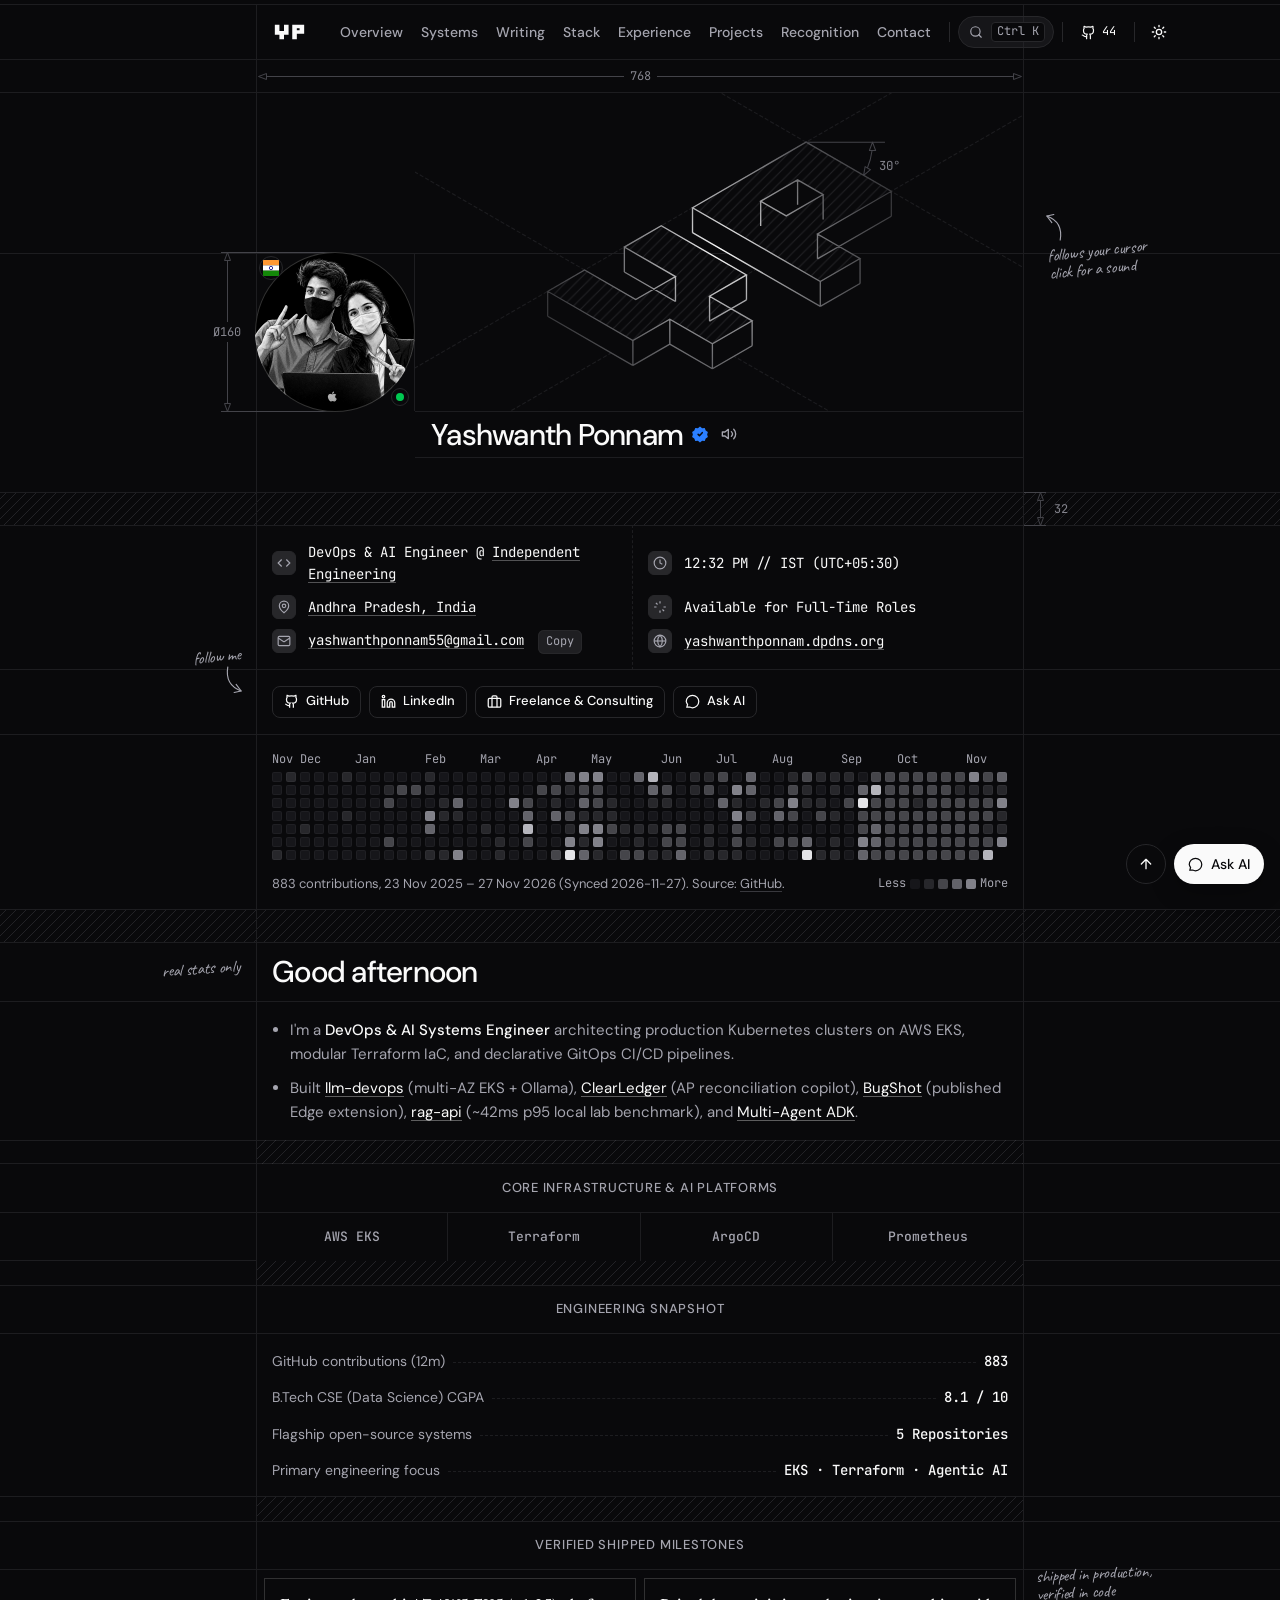
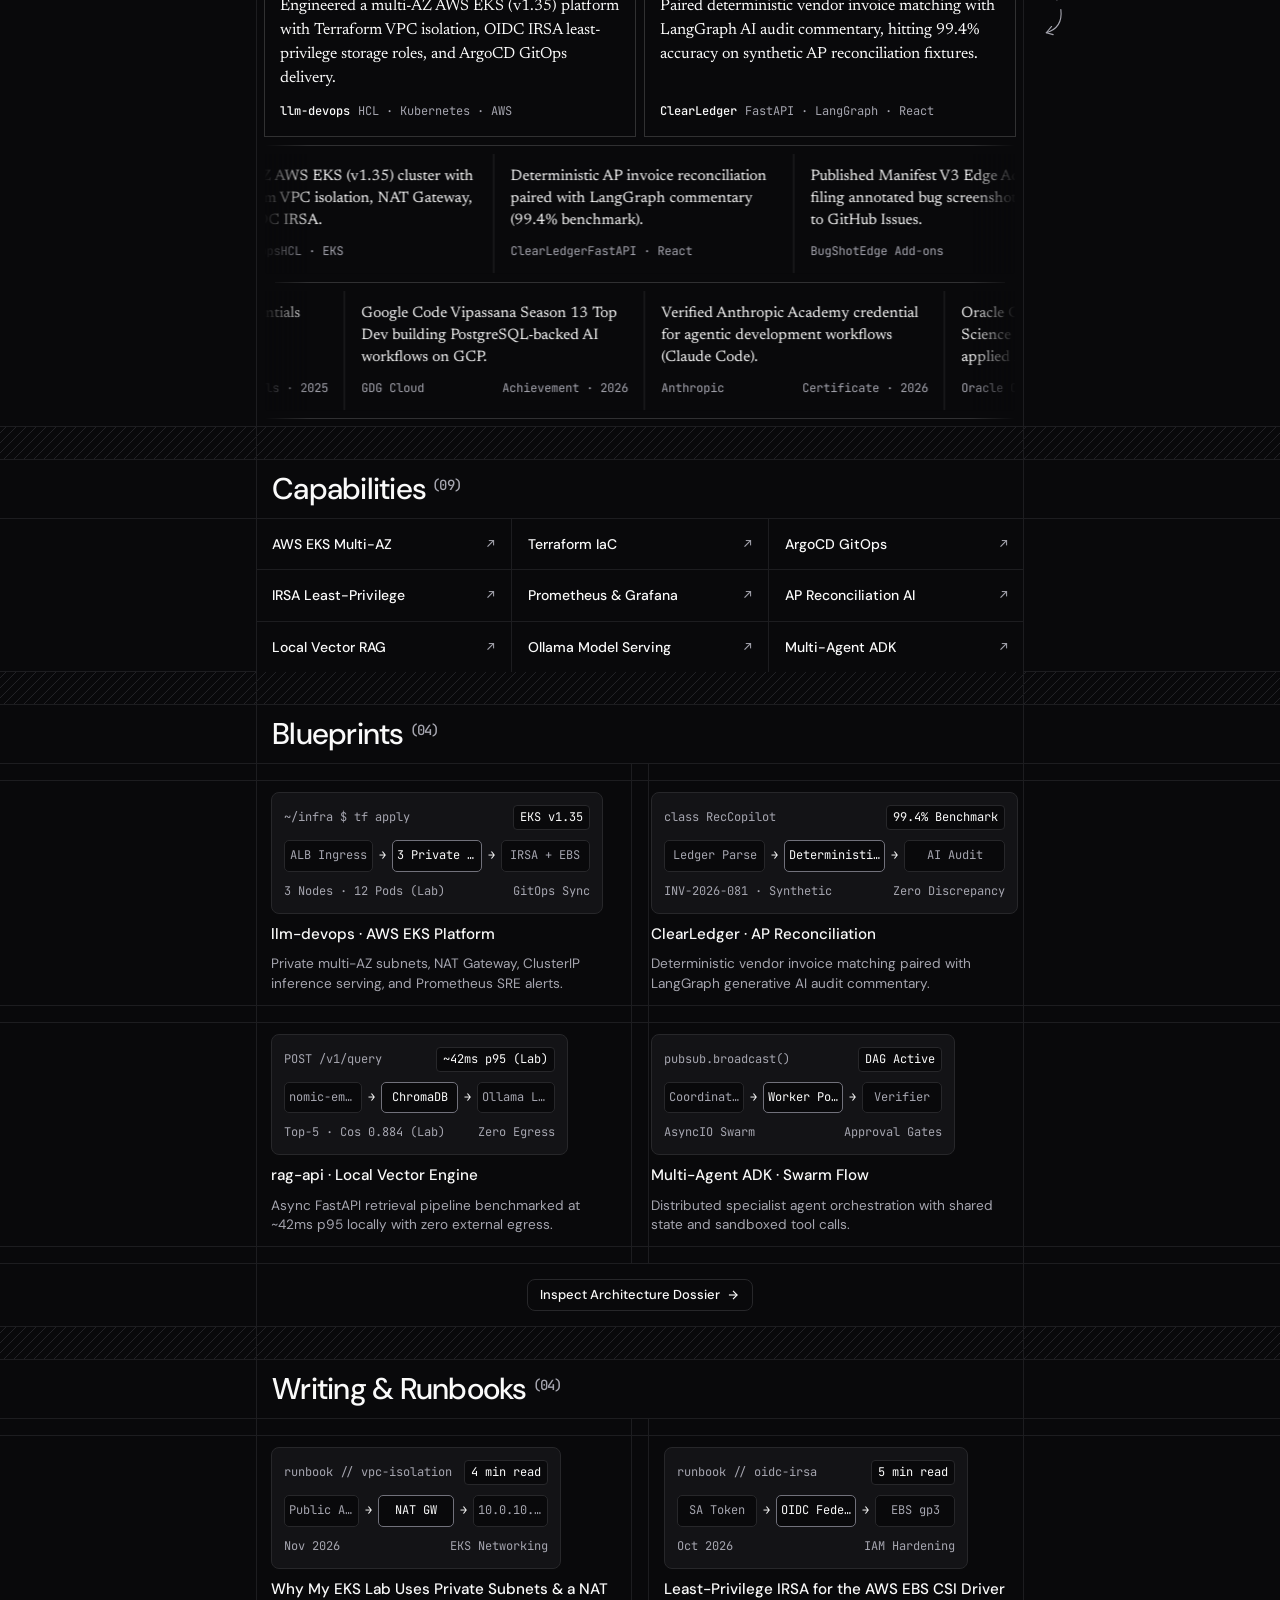
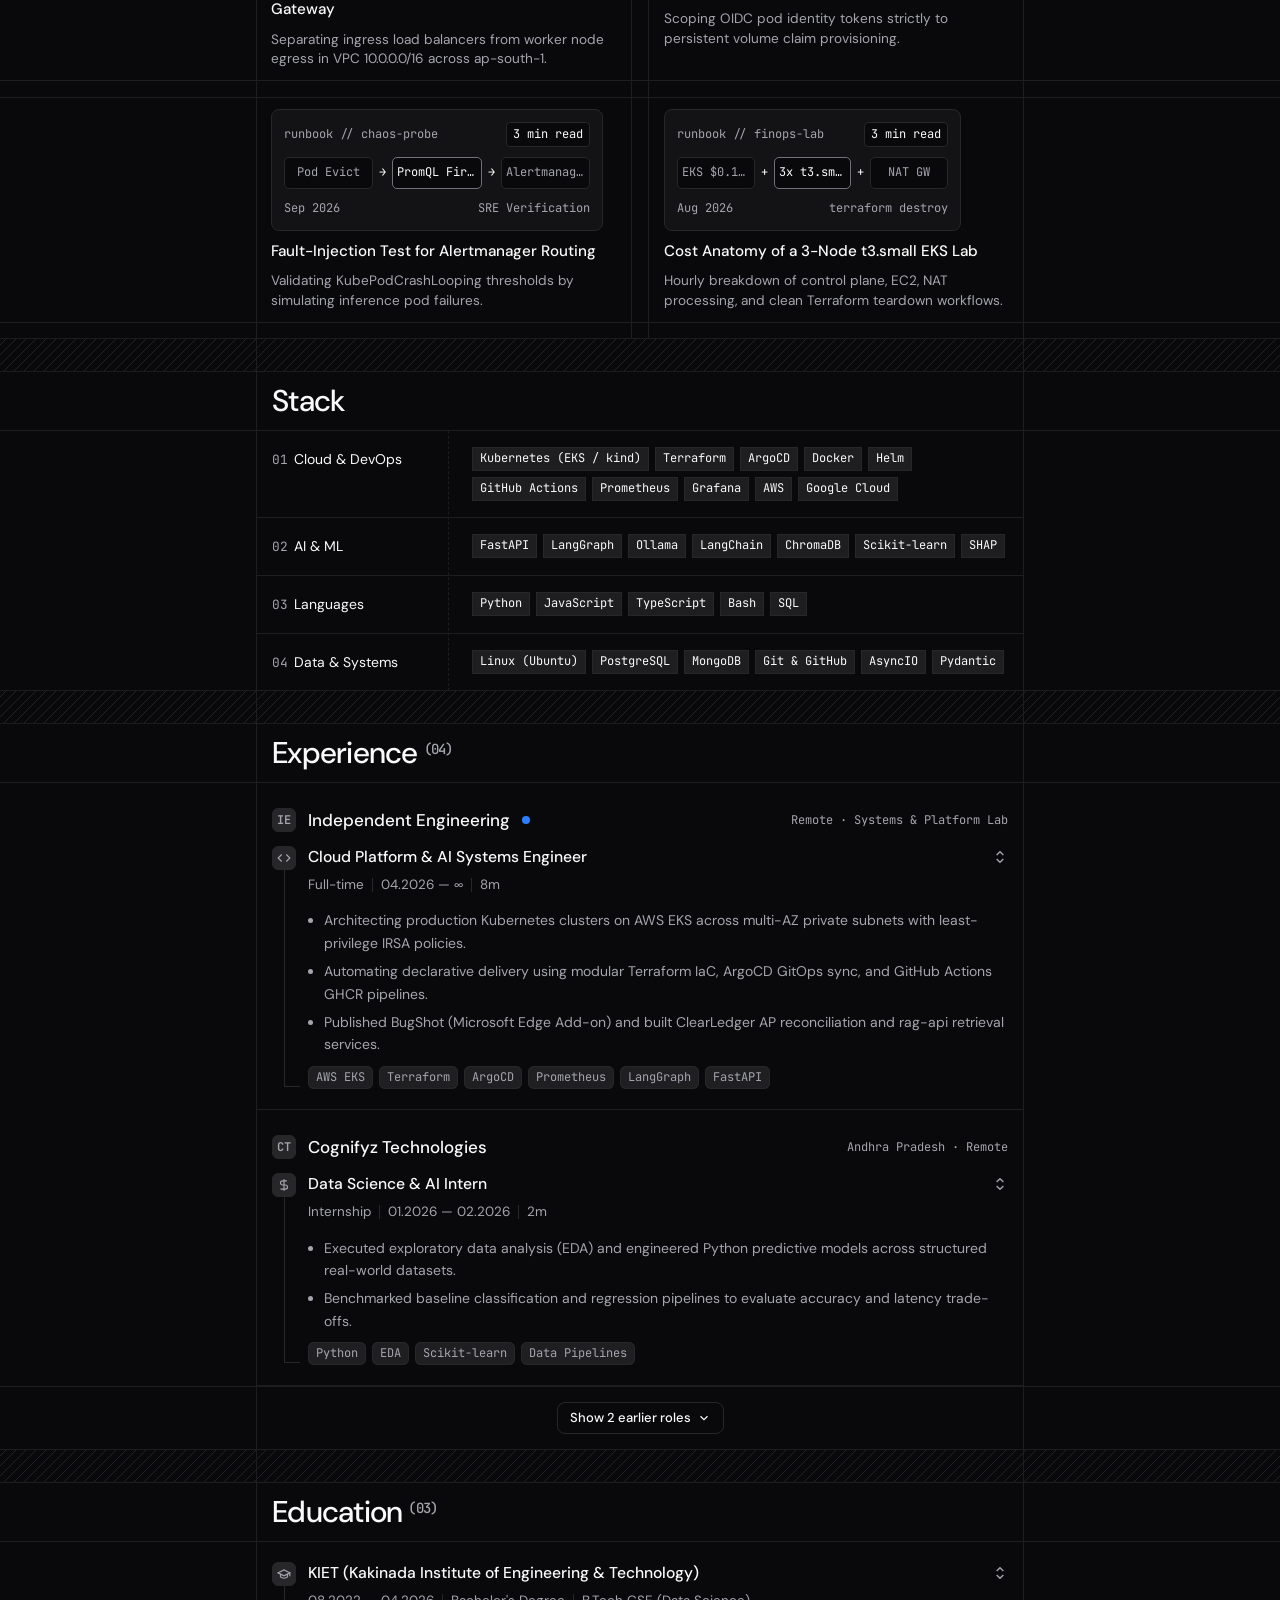
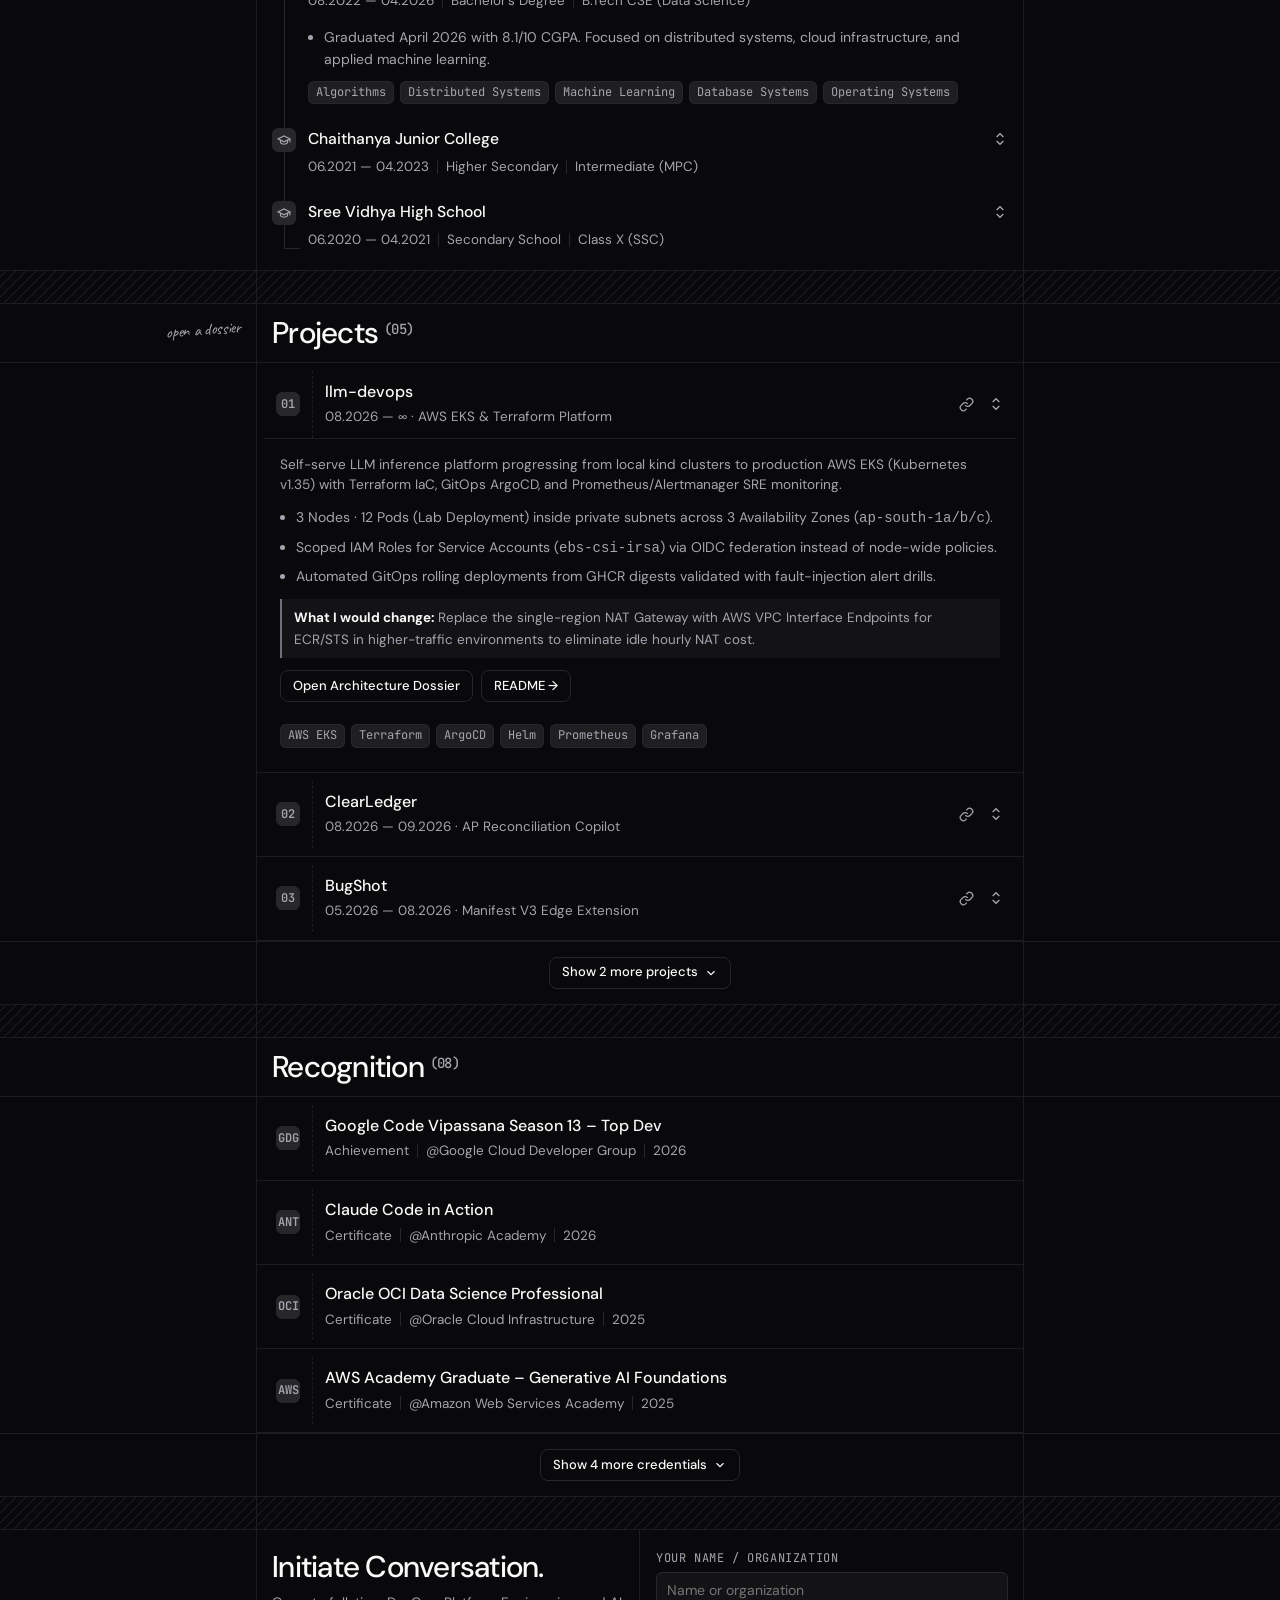
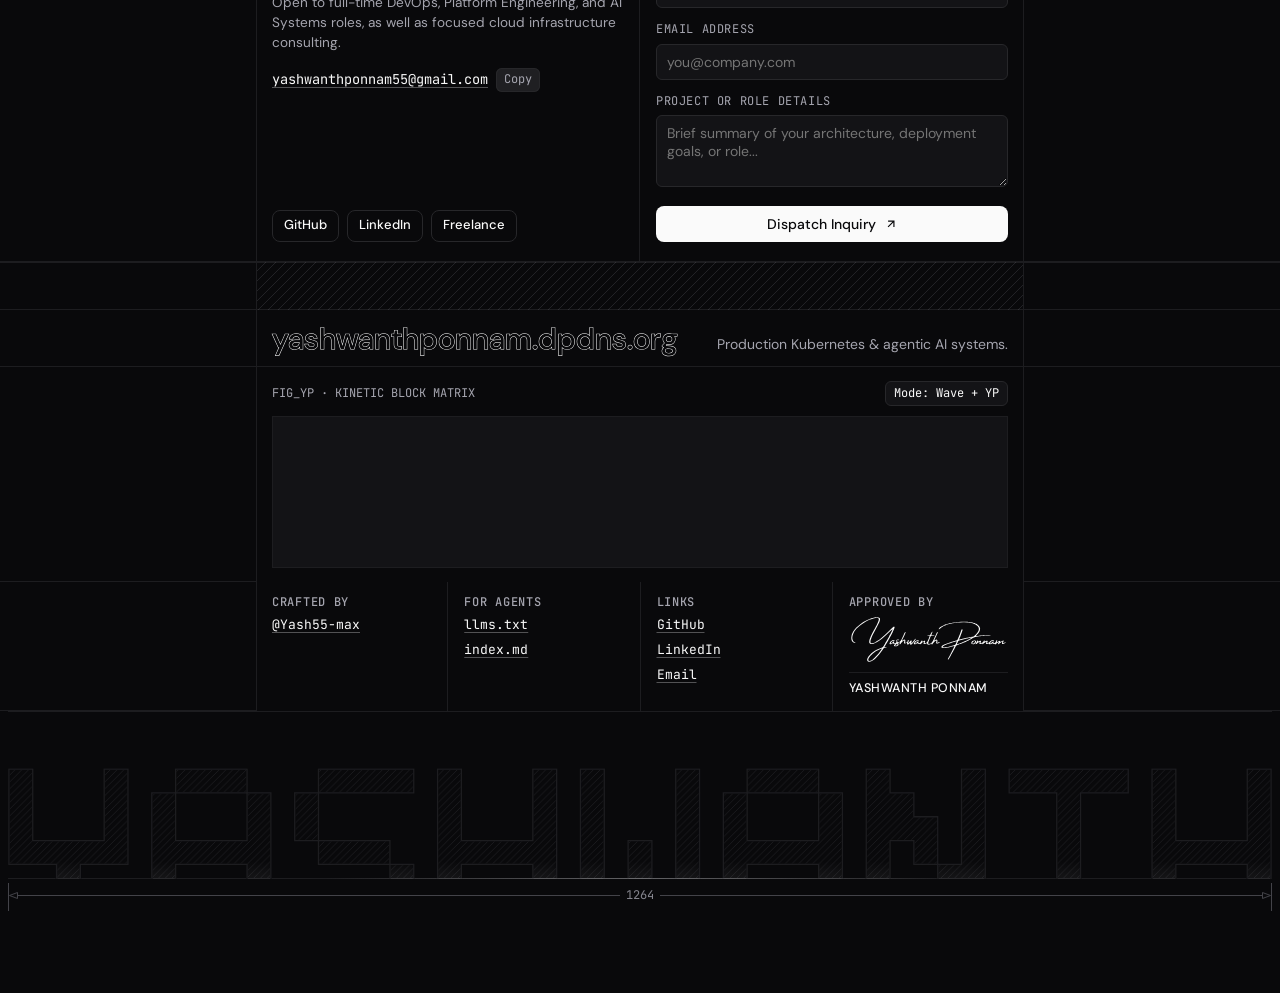
==== index.html @ 84da8a53 "chore: update hero profile image to monochrome portrait" ====
<!DOCTYPE html>
<html lang="en" data-theme="dark">
<head>
  <meta charset="utf-8">
  <meta name="viewport" content="width=device-width, initial-scale=1, viewport-fit=cover">
  <title>Yashwanth Ponnam | DevOps &amp; AI Systems Engineer</title>
  <meta name="description" content="Portfolio of Yashwanth Ponnam, DevOps &amp; AI Systems Engineer specializing in AWS EKS Kubernetes infrastructure, Terraform IaC, automated GitOps CI/CD, and autonomous LLM systems.">
  <meta name="theme-color" content="#09090b">
  <link rel="canonical" href="https://yashwanthponnam.dpdns.org/">
  <link rel="icon" type="image/svg+xml" href="favicon.svg">
  <link rel="alternate icon" href="favicon.ico">
  <link rel="apple-touch-icon" sizes="180x180" href="assets/apple-touch-icon.png">

  <meta name="author" content="Yashwanth Ponnam">
  <meta name="keywords" content="Yashwanth Ponnam, DevOps Engineer, AI Systems Engineer, AWS EKS, Kubernetes, Terraform, ArgoCD, GitOps, FastAPI, LangGraph">

  <!-- Open Graph -->
  <meta property="og:site_name" content="Yashwanth Ponnam Portfolio">
  <meta property="og:title" content="Yashwanth Ponnam | DevOps &amp; AI Systems Engineer">
  <meta property="og:description" content="Production Kubernetes (EKS) infrastructure, automated GitOps pipelines, and autonomous AI systems.">
  <meta property="og:type" content="profile">
  <meta property="profile:first_name" content="Yashwanth">
  <meta property="profile:last_name" content="Ponnam">
  <meta property="profile:username" content="Yash55-max">
  <meta property="og:url" content="https://yashwanthponnam.dpdns.org/">
  <meta property="og:locale" content="en_US">
  <meta property="og:image" content="https://yashwanthponnam.dpdns.org/assets/og-image.jpg">
  <meta property="og:image:secure_url" content="https://yashwanthponnam.dpdns.org/assets/og-image.jpg">
  <meta property="og:image:type" content="image/jpeg">
  <meta property="og:image:width" content="1200">
  <meta property="og:image:height" content="630">
  <meta property="og:image:alt" content="Yashwanth Ponnam - DevOps &amp; AI Systems Engineer">

  <!-- Twitter Card -->
  <meta name="twitter:card" content="summary_large_image">
  <meta name="twitter:title" content="Yashwanth Ponnam | DevOps &amp; AI Systems Engineer">
  <meta name="twitter:description" content="Production Kubernetes (EKS) infrastructure, automated GitOps pipelines, and autonomous AI systems.">
  <meta name="twitter:image" content="https://yashwanthponnam.dpdns.org/assets/og-image.jpg">

  <!-- Schema.org JSON-LD Person -->
  <script type="application/ld+json">
  {
    "@context": "https://schema.org",
    "@type": "Person",
    "name": "Yashwanth Ponnam",
    "jobTitle": "DevOps & AI Systems Engineer",
    "url": "https://yashwanthponnam.dpdns.org/",
    "sameAs": [
      "https://github.com/Yash55-max",
      "https://www.linkedin.com/in/yashwanth-ponnam-a97921256/"
    ],
    "knowsAbout": [
      "Kubernetes",
      "Terraform",
      "AWS EKS",
      "GitOps",
      "ArgoCD",
      "Prometheus",
      "FastAPI",
      "Autonomous Agents",
      "LangGraph"
    ]
  }
  </script>

  <!-- Typography: DM Sans + JetBrains Mono + Newsreader Serif + Caveat Handwritten -->
  <link rel="preconnect" href="https://fonts.googleapis.com">
  <link rel="preconnect" href="https://fonts.gstatic.com" crossorigin>
  <link href="https://fonts.googleapis.com/css2?family=Caveat:wght@500;600&family=DM+Sans:ital,opsz,wght@0,9..40,400..700;1,9..40,400..700&family=JetBrains+Mono:wght@400;500;600&family=Newsreader:ital,opsz,wght@0,6..72,400..500;1,6..72,400&display=swap" rel="stylesheet">

  <script>
    try {
      const savedTheme = localStorage.getItem('theme') || 'dark';
      document.documentElement.setAttribute('data-theme', savedTheme);
      document.documentElement.classList.toggle('dark', savedTheme === 'dark');
    } catch (_) {}
  </script>

  <style>
    /* -------------------------------------------------------------
       CHANHDAI.COM ARCHITECTURE TOKENS (OKLCH LIGHT & DARK)
       ------------------------------------------------------------- */
    :root {
      --background: oklch(1 0 0);
      --foreground: oklch(0.141 0.005 285.823);
      --primary: oklch(0.141 0.005 285.823);
      --primary-foreground: oklch(0.985 0 0);
      --secondary: oklch(0.967 0.001 286.375);
      --secondary-foreground: oklch(0.141 0.005 285.823);
      --muted: oklch(0.967 0.001 286.375);
      --muted-foreground: oklch(0.45 0.016 285.938);
      --card: oklch(1 0 0);
      --card-foreground: oklch(0.141 0.005 285.823);
      --popover: oklch(1 0 0);
      --popover-foreground: oklch(0.141 0.005 285.823);
      --accent: oklch(0.967 0.001 286.375);
      --accent-muted: color-mix(in oklab, var(--accent) 55%, transparent);
      --accent-foreground: oklch(0.21 0.006 285.885);
      --border: oklch(0.90 0.004 286.32);
      --line: color-mix(in oklab, var(--border) 70%, var(--background));
      --ring: oklch(0.705 0.015 286.067);
      --info: oklch(0.623 0.214 259.815);
      --success: oklch(0.62 0.20 149.579);
      --link: oklch(0.488 0.243 264.376);
      --dimension: color-mix(in oklab, oklch(62% 0.015 286) 65%, var(--background));
      --dimension-foreground: oklch(0.50 0.015 286);
      --surface: oklch(0.985 0 0);
      --surface-foreground: oklch(0.141 0.005 285.823);
      --note-ink: #1e3a8a;

      --yp-pattern: color-mix(in oklab, var(--foreground) 12%, var(--background));
      --yp-stroke: color-mix(in oklab, var(--foreground) 22%, var(--background));
      --yp-glow-inner: #27272a;
      --yp-glow-outer: #71717a;

      --font-sans: 'DM Sans', -apple-system, BlinkMacSystemFont, sans-serif;
      --font-mono: 'JetBrains Mono', ui-monospace, SFMono-Regular, monospace;
      --font-serif: 'Newsreader', Georgia, serif;
      --font-handwritten: 'Caveat', cursive;

      --header-height: 60px;
      --separator-height: 32px;
      --col-max: 768px; /* md:max-w-3xl */
      --ease: cubic-bezier(0.16, 1, 0.3, 1);
    }

    html[data-theme="dark"],
    .dark {
      --background: oklch(0.141 0.005 285.823); /* #09090b zinc-950 */
      --foreground: oklch(0.985 0 0);
      --primary: oklch(0.985 0 0);
      --primary-foreground: oklch(0.141 0.005 285.823);
      --secondary: oklch(0.274 0.006 286.033);
      --secondary-foreground: oklch(0.985 0 0);
      --muted: oklch(0.274 0.006 286.033);
      --muted-foreground: oklch(0.725 0.015 286.067);
      --card: oklch(0.18 0.006 285.885);
      --card-foreground: oklch(0.985 0 0);
      --popover: oklch(0.175 0.006 285.885);
      --popover-foreground: oklch(0.985 0 0);
      --accent: oklch(0.274 0.006 286.033);
      --accent-muted: color-mix(in oklab, var(--accent) 28%, transparent);
      --accent-foreground: oklch(0.985 0 0);
      --border: oklch(0.274 0.006 286.033);
      --line: color-mix(in oklab, var(--border) 68%, var(--background));
      --ring: oklch(0.552 0.016 285.938);
      --info: oklch(0.623 0.214 259.815);
      --success: oklch(0.723 0.219 149.579);
      --link: oklch(0.68 0.18 258);
      --dimension: color-mix(in oklab, oklch(48% 0.013 285.8) 72%, var(--background));
      --dimension-foreground: oklch(0.62 0.013 285.8);
      --surface: oklch(0.19 0.006 285.885);
      --surface-foreground: oklch(0.985 0 0);
      --note-ink: var(--muted-foreground);

      --yp-pattern: color-mix(in oklab, var(--foreground) 13%, var(--background));
      --yp-stroke: color-mix(in oklab, var(--foreground) 20%, var(--background));
      --yp-glow-inner: #ffffff;
      --yp-glow-outer: #52525b;
    }

    *, *::before, *::after {
      margin: 0;
      padding: 0;
      box-sizing: border-box;
    }

    html {
      scroll-behavior: smooth;
      overflow-x: clip;
      font-size: 16px;
    }

    body {
      background-color: var(--background);
      color: var(--foreground);
      font-family: var(--font-sans);
      font-size: 0.9375rem;
      line-height: 1.6;
      overflow-x: clip;
      -webkit-font-smoothing: antialiased;
      -moz-osx-font-smoothing: grayscale;
    }

    a { color: inherit; text-decoration: none; }

    button {
      font: inherit;
      color: inherit;
      background: none;
      border: none;
      cursor: pointer;
    }

    :focus-visible {
      outline: 2px solid var(--ring);
      outline-offset: 2px;
    }

    .sr-only {
      position: absolute;
      width: 1px;
      height: 1px;
      padding: 0;
      margin: -1px;
      overflow: hidden;
      clip: rect(0, 0, 0, 0);
      white-space: nowrap;
      border: 0;
    }

    /* Radial View Transition wipe for ThemeToggle */
    ::view-transition-old(root),
    ::view-transition-new(root) {
      animation: none;
      mix-blend-mode: normal;
    }

    /* -------------------------------------------------------------
       FULL-BLEED VIEWPORT HAIRLINE RAILS & STRIPE DIVIDERS (chanhdai.com)
       ------------------------------------------------------------- */
    .layout-container {
      max-width: 100vw;
      overflow-x: clip;
      padding: 0 8px;
    }

    .frame-col {
      position: relative;
      max-width: var(--col-max);
      margin: 0 auto;
    }

    .frame-col::before,
    .frame-col::after {
      content: "";
      position: absolute;
      top: 0;
      bottom: 0;
      width: 1px;
      background: var(--line);
      pointer-events: none;
      z-index: 2;
    }

    .frame-col::before { left: 0; }
    .frame-col::after { right: 0; }

    .screen-line-top {
      position: relative;
    }

    .screen-line-top::before {
      content: "";
      position: absolute;
      top: 0;
      left: -100vw;
      z-index: -1;
      height: 1px;
      width: 200vw;
      background: var(--line);
      pointer-events: none;
    }

    .screen-line-bottom {
      position: relative;
    }

    .screen-line-bottom::after {
      content: "";
      position: absolute;
      bottom: 0;
      left: -100vw;
      z-index: -1;
      height: 1px;
      width: 200vw;
      background: var(--line);
      pointer-events: none;
    }

    .diagonal-stripes {
      background-image: url("data:image/svg+xml,%3Csvg width='10' height='10' viewBox='0 0 10 10' xmlns='http://www.w3.org/2000/svg'%3E%3Cpath d='M-1,1 l2,-2 M0,10 l10,-10 M9,11 l2,-2' stroke='rgba(148,148,158,0.18)' stroke-width='1'/%3E%3C/svg%3E");
    }

    .stripe-divider {
      position: relative;
      height: var(--separator-height);
      width: 100%;
    }

    .stripe-divider::before {
      content: "";
      position: absolute;
      top: 0;
      left: -100vw;
      z-index: -1;
      width: 200vw;
      height: 100%;
      background-image: url("data:image/svg+xml,%3Csvg width='10' height='10' viewBox='0 0 10 10' xmlns='http://www.w3.org/2000/svg'%3E%3Cpath d='M-1,1 l2,-2 M0,10 l10,-10 M9,11 l2,-2' stroke='rgba(148,148,158,0.18)' stroke-width='1'/%3E%3C/svg%3E");
      pointer-events: none;
    }

    .panel {
      position: relative;
      scroll-margin-top: calc(var(--header-height) + var(--separator-height));
    }

    .panel-header {
      padding: 0 16px;
    }

    .panel-title-wrap {
      display: flex;
      align-items: baseline;
      gap: 6px;
      padding: 12px 0;
    }

    .panel-title {
      font-size: 1.875rem;
      line-height: 1.2;
      font-weight: 500;
      letter-spacing: -0.025em;
      color: var(--foreground);
      display: inline-flex;
      align-items: baseline;
      gap: 6px;
    }

    .panel-title-sup {
      position: relative;
      top: -0.65em;
      font-family: var(--font-mono);
      font-size: 0.875rem;
      font-weight: 500;
      color: var(--muted-foreground);
    }

    .panel-title-copy {
      display: inline-flex;
      align-items: center;
      justify-content: center;
      width: 24px;
      height: 24px;
      margin-left: 4px;
      border-radius: 6px;
      color: var(--muted-foreground);
      opacity: 0;
      transition: opacity 0.15s ease, color 0.15s ease, background-color 0.15s ease;
    }

    .panel-header:hover .panel-title-copy,
    .panel-title-copy:focus-visible {
      opacity: 1;
    }

    .panel-title-copy:hover {
      color: var(--foreground);
      background: var(--accent-muted);
    }

    .panel-description {
      padding: 12px 0;
      font-size: 0.9375rem;
      color: var(--muted-foreground);
    }

    .panel-content {
      padding: 16px;
    }

    /* Reusable architectural components */
    .icon-tile {
      width: 24px;
      height: 24px;
      border-radius: 6px;
      background: var(--muted);
      border: 1px solid var(--border);
      display: inline-flex;
      align-items: center;
      justify-content: center;
      flex-shrink: 0;
      color: var(--muted-foreground);
      font-family: var(--font-mono);
      font-size: 0.75rem;
      font-weight: 600;
    }

    .icon-tile svg {
      width: 14px;
      height: 14px;
    }

    .tag-pill {
      display: inline-flex;
      align-items: center;
      padding: 2px 8px;
      border-radius: 6px;
      background: color-mix(in oklab, var(--muted) 75%, transparent);
      box-shadow: inset 0 0 0 1px var(--border);
      font-family: var(--font-mono);
      font-size: 0.75rem;
      color: var(--muted-foreground);
      white-space: nowrap;
    }

    .eink-btn {
      display: inline-flex;
      align-items: center;
      justify-content: center;
      gap: 6px;
      height: 32px;
      padding: 0 12px;
      border: 1px solid var(--border);
      border-radius: 8px;
      background: var(--background);
      font-size: 0.8125rem;
      font-weight: 500;
      color: var(--foreground);
      transition: background-color 0.15s ease, border-color 0.15s ease, transform 0.15s ease;
    }

    .eink-btn:hover {
      background: var(--accent-muted);
      border-color: var(--ring);
    }

    .eink-btn-icon {
      width: 32px;
      padding: 0;
    }

    /* Handwritten Margin Notes */
    .handwritten-note {
      display: none;
    }

    @media (min-width: 1120px) {
      .handwritten-note {
        display: flex;
        position: absolute;
        pointer-events: none;
        font-family: var(--font-handwritten);
        font-size: 1.05rem;
        line-height: 1.05;
        letter-spacing: -0.02em;
        color: var(--note-ink);
        user-select: none;
      }

      .handwritten-arrow {
        width: 30px;
        height: 30px;
        flex-shrink: 0;
        color: var(--note-ink);
      }
    }

    /* Dimension calipers */
    .dim-bar-top {
      display: none;
      position: relative;
      height: 32px;
      border-left: 1px solid var(--line);
      border-right: 1px solid var(--line);
      color: var(--dimension);
      font-family: var(--font-mono);
      font-size: 0.75rem;
      user-select: none;
      pointer-events: none;
    }

    @media (min-width: 784px) {
      .dim-bar-top {
        display: block;
      }
    }

    .dim-ext-v {
      position: absolute;
      top: 4px;
      bottom: 4px;
      width: 1px;
      background: currentColor;
    }

    .dim-line-h {
      position: absolute;
      inset: 0;
      display: flex;
      align-items: center;
      padding: 0 1px;
    }

    .dim-rule-seg {
      flex: 1;
      height: 1px;
      background: currentColor;
    }

    .dim-val {
      padding: 0 6px;
      font-family: var(--font-mono);
      font-size: 0.75rem;
      line-height: 1;
      color: var(--dimension-foreground);
      font-variant-numeric: tabular-nums;
    }

    .dim-diameter-left {
      display: none;
    }

    @media (min-width: 960px) {
      .dim-diameter-left {
        display: block;
        position: absolute;
        inset: 0;
        pointer-events: none;
        color: var(--dimension);
        z-index: -1;
      }
    }

    .dim-spacer-right {
      display: none;
    }

    @media (min-width: 960px) {
      .dim-spacer-right {
        display: flex;
        align-items: center;
        position: absolute;
        top: 0;
        bottom: 0;
        left: 100%;
        pointer-events: none;
        color: var(--dimension);
      }
    }

    /* -------------------------------------------------------------
       SITE HEADER (chanhdai.com pattern)
       ------------------------------------------------------------- */
    .site-header {
      position: sticky;
      top: 0;
      z-index: 50;
      height: var(--header-height);
      max-width: 100vw;
      overflow-x: clip;
      background: var(--background);
      padding: 4px 8px 0;
    }

    .header-inner {
      position: relative;
      max-width: var(--col-max);
      height: 100%;
      margin: 0 auto;
      padding: 0 8px 0 16px;
      border-left: 1px solid var(--line);
      border-right: 1px solid var(--line);
      display: flex;
      align-items: center;
      gap: 8px;
    }

    @media (min-width: 640px) {
      .header-inner {
        gap: 16px;
      }
    }

    .brand-link {
      display: inline-flex;
      align-items: center;
      height: 24px;
      flex-shrink: 0;
      color: var(--foreground);
      transition: opacity 0.15s ease;
    }

    .brand-link:hover {
      opacity: 0.8;
    }

    .brand-link svg {
      height: 22px;
      width: auto;
    }

    .nav-spacer {
      flex: 1;
    }

    .nav-desktop {
      display: none;
      align-items: center;
      gap: 14px;
      font-size: 0.875rem;
      font-weight: 500;
      color: var(--muted-foreground);
    }

    @media (min-width: 720px) {
      .nav-desktop {
        display: flex;
      }
    }

    .nav-desktop a {
      padding: 4px 2px;
      white-space: nowrap;
      transition: color 0.15s ease;
    }

    .nav-desktop a:hover,
    .nav-desktop a.active {
      color: var(--foreground);
    }

    .header-utils {
      display: flex;
      align-items: center;
      gap: 8px;
      flex-shrink: 0;
    }

    .sep-v {
      width: 1px;
      height: 20px;
      background: var(--border);
      flex-shrink: 0;
    }

    .sep-v-sm {
      display: none;
    }

    @media (min-width: 640px) {
      .sep-v-sm {
        display: block;
      }
    }

    .cmd-trigger-btn {
      display: none;
      align-items: center;
      gap: 8px;
      height: 32px;
      padding: 0 8px 0 10px;
      border: 1px solid var(--border);
      border-radius: 9999px;
      background: color-mix(in oklab, var(--muted) 45%, transparent);
      font-size: 0.8125rem;
      color: var(--muted-foreground);
      white-space: nowrap;
      transition: border-color 0.15s ease, color 0.15s ease;
    }

    @media (min-width: 640px) {
      .cmd-trigger-btn {
        display: inline-flex;
      }
    }

    .cmd-trigger-btn:hover {
      border-color: var(--ring);
      color: var(--foreground);
    }

    .kbd-chip {
      display: inline-flex;
      align-items: center;
      height: 20px;
      padding: 0 5px;
      border-radius: 4px;
      border: 1px solid var(--border);
      background: var(--background);
      font-family: var(--font-mono);
      font-size: 0.75rem;
      color: var(--muted-foreground);
    }

    .gh-nav-btn {
      display: inline-flex;
      align-items: center;
      gap: 6px;
      height: 32px;
      padding: 0 10px;
      border-radius: 9999px;
      font-family: var(--font-mono);
      font-size: 0.75rem;
      font-variant-numeric: tabular-nums;
      color: var(--foreground);
      white-space: nowrap;
      transition: background-color 0.15s ease;
    }

    .gh-nav-btn:hover {
      background: var(--accent-muted);
    }

    .icon-action-btn {
      display: inline-flex;
      align-items: center;
      justify-content: center;
      width: 32px;
      height: 32px;
      border-radius: 9999px;
      color: var(--foreground);
      transition: background-color 0.15s ease;
    }

    .icon-action-btn:hover {
      background: var(--accent-muted);
    }

    .mobile-menu-toggle {
      display: inline-flex;
    }

    @media (min-width: 720px) {
      .mobile-menu-toggle {
        display: none;
      }
    }

    .mobile-drawer {
      display: none;
      border-bottom: 1px solid var(--line);
      background: var(--background);
      padding: 12px 16px;
    }

    .mobile-drawer.open {
      display: block;
    }

    .mobile-drawer-inner {
      max-width: var(--col-max);
      margin: 0 auto;
      display: grid;
      grid-template-columns: repeat(2, minmax(0, 1fr));
      gap: 8px;
    }

    .mobile-drawer-inner a {
      padding: 8px 10px;
      border: 1px solid var(--line);
      border-radius: 8px;
      font-size: 0.875rem;
      color: var(--muted-foreground);
    }

    .mobile-drawer-inner a:hover {
      color: var(--foreground);
      background: var(--accent-muted);
    }

    /* Brand Right-Click Context Menu */
    .brand-ctx-menu {
      position: fixed;
      z-index: 120;
      min-width: 210px;
      padding: 6px;
      border: 1px solid var(--border);
      border-radius: 10px;
      background: var(--popover);
      color: var(--popover-foreground);
      box-shadow: 0 4px 10px rgba(0, 0, 0, 0.35);
      display: none;
      flex-direction: column;
      gap: 2px;
    }

    .brand-ctx-menu.open {
      display: flex;
    }

    .brand-ctx-item {
      display: flex;
      align-items: center;
      gap: 8px;
      padding: 7px 10px;
      border-radius: 6px;
      font-size: 0.8125rem;
      color: var(--foreground);
      text-align: left;
    }

    .brand-ctx-item:hover {
      background: var(--accent-muted);
    }

    /* -------------------------------------------------------------
       PROFILE HEADER: ASYMMETRIC 2-COL GRID (profile-header.tsx)
       ------------------------------------------------------------- */
    .profile-header {
      position: relative;
      display: grid;
      grid-template-columns: auto 1fr;
      grid-template-rows: 1fr auto;
      overflow-y: clip;
    }

    .profile-mark-fig {
      position: relative;
      grid-column: span 2;
      padding: 8px 12px;
      overflow: hidden;
    }

    @media (min-width: 640px) {
      .profile-mark-fig {
        grid-column: 2;
        grid-row: 1;
        padding: 14px 16px;
      }
    }

    .yp-iso-svg {
      display: block;
      width: 100%;
      height: auto;
      overflow: visible;
      cursor: pointer;
      outline: none;
      touch-action: manipulation;
    }

    .yp-wall-fill {
      fill: var(--background);
    }

    .yp-face-bg {
      fill: var(--background);
    }

    .yp-face-hatch {
      fill: url(#yp-face-pattern);
      transition: opacity 0.25s ease;
    }

    .yp-iso-svg:hover .yp-face-hatch {
      opacity: 1;
    }

    .profile-avatar-col {
      display: flex;
      flex-direction: column;
    }

    @media (min-width: 640px) {
      .profile-avatar-col {
        grid-row: span 2;
        grid-row-start: 1;
        grid-column-start: 1;
      }
    }

    .avatar-shell-rail {
      margin-top: auto;
      border-right: 1px solid var(--line);
      position: relative;
    }

    .avatar-box {
      position: relative;
      z-index: 10;
      width: 112px;
      height: 112px;
      border-radius: 9999px;
      margin: -1px;
    }

    @media (min-width: 384px) {
      .avatar-box {
        width: 128px;
        height: 128px;
      }
    }

    @media (min-width: 640px) {
      .avatar-box {
        width: 160px;
        height: 160px;
      }
    }

    .avatar-box img {
      display: block;
      width: 100%;
      height: 100%;
      border-radius: inherit;
      object-fit: cover;
      filter: grayscale(100%) contrast(1.06);
      user-select: none;
      transition: transform 0.35s var(--ease), filter 0.35s ease;
    }

    .avatar-box:hover img {
      transform: scale(1.03);
      filter: grayscale(0%) contrast(1.02);
    }

    .avatar-ring-overlay {
      pointer-events: none;
      position: absolute;
      inset: 0;
      border-radius: inherit;
      box-shadow: inset 0 0 0 1px color-mix(in oklab, var(--foreground) 20%, transparent);
    }

    .avatar-flag-badge {
      position: absolute;
      top: 4px;
      left: 4px;
      width: 24px;
      height: 24px;
      border-radius: 9999px;
      overflow: hidden;
      border: 1px solid var(--border);
      background: var(--background);
      display: flex;
      align-items: center;
      justify-content: center;
      z-index: 2;
    }

    .avatar-status-badge {
      position: absolute;
      bottom: 6px;
      right: 6px;
      width: 18px;
      height: 18px;
      border-radius: 9999px;
      background: var(--background);
      border: 1px solid var(--border);
      display: flex;
      align-items: center;
      justify-content: center;
      z-index: 2;
    }

    .avatar-status-dot {
      width: 8px;
      height: 8px;
      border-radius: 9999px;
      background: var(--success);
    }

    .profile-identity-col {
      display: flex;
      flex-direction: column;
      min-width: 0;
    }

    @media (min-width: 640px) {
      .profile-identity-col {
        grid-column: 2;
        grid-row: 2;
      }
    }

    .identity-bottom-box {
      margin-top: auto;
      border-top: 1px solid var(--line);
    }

    .identity-name-line {
      display: flex;
      align-items: center;
      gap: 8px;
      padding: 6px 12px 6px 16px;
      flex-wrap: wrap;
    }

    .identity-h1 {
      font-size: 1.5rem;
      line-height: 1.1;
      font-weight: 500;
      letter-spacing: -0.025em;
      color: var(--foreground);
    }

    @media (min-width: 640px) {
      .identity-h1 {
        font-size: 1.875rem;
      }
    }

    .verified-badge {
      color: var(--info);
      width: 18px;
      height: 18px;
      display: inline-flex;
      flex-shrink: 0;
    }

    .pronounce-btn {
      width: 24px;
      height: 24px;
      border-radius: 9999px;
      display: inline-flex;
      align-items: center;
      justify-content: center;
      color: var(--muted-foreground);
      transition: color 0.15s ease, background-color 0.15s ease;
    }

    .pronounce-btn:hover {
      color: var(--foreground);
      background: var(--accent-muted);
    }

    .taglines-row {
      min-height: 44px;
      border-top: 1px solid var(--line);
      padding: 6px 12px 6px 16px;
      display: flex;
      align-items: center;
      overflow: hidden;
    }

    @media (min-width: 640px) {
      .taglines-row {
        min-height: 36px;
      }
    }

    .text-swap-span {
      display: inline-block;
      font-family: var(--font-mono);
      font-size: 0.875rem;
      color: var(--muted-foreground);
      transition: opacity 0.28s var(--ease), transform 0.28s var(--ease), filter 0.28s ease;
    }

    .text-swap-span.flip-out {
      opacity: 0;
      transform: translateY(-7px);
      filter: blur(4px);
    }

    .text-swap-span.flip-in {
      opacity: 0;
      transform: translateY(7px);
      filter: blur(4px);
    }

    /* -------------------------------------------------------------
       OVERVIEW (2-col with central dashed hairline), SOCIAL, CONTRIBUTIONS
       ------------------------------------------------------------- */
    .overview-grid {
      position: relative;
      display: grid;
      grid-template-columns: 1fr;
      gap: 10px 16px;
      padding: 16px;
    }

    @media (min-width: 640px) {
      .overview-grid {
        grid-template-columns: 1fr 1fr;
      }
    }

    .overview-dash-rule {
      display: none;
    }

    @media (min-width: 640px) {
      .overview-dash-rule {
        display: block;
        position: absolute;
        top: 0;
        bottom: 0;
        left: 50%;
        width: 1px;
        transform: translateX(-8px);
        border-right: 1px dashed var(--line);
        pointer-events: none;
      }
    }

    .intro-item {
      display: flex;
      align-items: center;
      gap: 12px;
      font-family: var(--font-mono);
      font-size: 0.875rem;
      min-width: 0;
    }

    .intro-content {
      color: var(--foreground);
      min-width: 0;
      overflow-wrap: anywhere;
    }

    .link-underline {
      text-decoration: underline;
      text-decoration-color: color-mix(in oklab, currentColor 30%, transparent);
      text-underline-offset: 3px;
      transition: text-decoration-color 0.15s ease;
    }

    .link-underline:hover {
      text-decoration-color: currentColor;
    }

    .social-row {
      display: flex;
      flex-wrap: wrap;
      gap: 8px;
      padding: 16px;
    }

    .social-pill {
      display: inline-flex;
      align-items: center;
      gap: 7px;
      height: 32px;
      padding: 0 11px;
      border: 1px solid var(--border);
      border-radius: 8px;
      background: var(--background);
      font-size: 0.8125rem;
      font-weight: 500;
      color: var(--foreground);
      transition: background-color 0.15s ease, border-color 0.15s ease;
    }

    .social-pill:hover {
      background: var(--accent-muted);
      border-color: var(--ring);
    }

    /* GitHub Heatmap */
    .contrib-block {
      padding: 16px;
    }

    .contrib-scroll-wrap {
      width: 100%;
      overflow-x: auto;
      padding-bottom: 4px;
    }

    .contrib-graph-inner {
      position: relative;
      min-width: 680px;
    }

    .contrib-months-row {
      position: relative;
      height: 16px;
      margin-bottom: 6px;
      font-family: var(--font-mono);
      font-size: 0.75rem;
      color: var(--muted-foreground);
    }

    .contrib-month-label {
      position: absolute;
      top: 0;
    }

    .contrib-grid {
      display: grid;
      grid-template-rows: repeat(7, 1fr);
      grid-auto-flow: column;
      gap: 3px;
    }

    .contrib-cell {
      width: 10px;
      height: 10px;
      border-radius: 2px;
      border: 1px solid rgba(255, 255, 255, 0.04);
      transition: transform 0.1s ease;
    }

    html[data-theme="light"] .contrib-cell {
      border-color: rgba(0, 0, 0, 0.05);
    }

    .contrib-cell:hover {
      transform: scale(1.25);
      border-color: var(--foreground);
    }

    .contrib-tooltip {
      position: absolute;
      z-index: 30;
      pointer-events: none;
      transform: translate(-50%, -125%);
      padding: 4px 8px;
      border-radius: 6px;
      background: var(--popover);
      border: 1px solid var(--border);
      font-family: var(--font-mono);
      font-size: 0.75rem;
      color: var(--popover-foreground);
      white-space: nowrap;
      opacity: 0;
      transition: opacity 0.1s ease;
    }

    .contrib-tooltip.active { opacity: 1; }

    .contrib-footer-bar {
      margin-top: 10px;
      display: flex;
      flex-wrap: wrap;
      align-items: center;
      justify-content: space-between;
      gap: 8px;
      font-size: 0.8125rem;
      color: var(--muted-foreground);
    }

    .contrib-legend {
      display: flex;
      align-items: center;
      gap: 4px;
      font-family: var(--font-mono);
      font-size: 0.75rem;
    }

    .legend-box {
      width: 10px;
      height: 10px;
      border-radius: 2px;
    }

    /* -------------------------------------------------------------
       HELLO, LOGOS SWAP, DOTTED-LEADER NUMBERS & TESTIMONIALS MARQUEE
       ------------------------------------------------------------- */
    .about-list {
      padding-left: 18px;
      display: flex;
      flex-direction: column;
      gap: 10px;
      color: var(--muted-foreground);
      font-size: 0.9375rem;
    }

    .about-list li strong {
      color: var(--foreground);
      font-weight: 500;
    }

    .about-list a {
      color: var(--foreground);
      text-decoration: underline;
      text-decoration-color: color-mix(in oklab, currentColor 35%, transparent);
      text-underline-offset: 3px;
    }

    .about-list a:hover {
      text-decoration-color: currentColor;
    }

    .subband-heading {
      padding: 14px 16px;
      text-align: center;
      font-size: 0.8125rem;
      font-weight: 500;
      letter-spacing: 0.06em;
      text-transform: uppercase;
      color: var(--muted-foreground);
    }

    .logo-swap-grid {
      display: grid;
      grid-template-columns: repeat(2, 1fr);
      gap: 1px;
      background: var(--line);
    }

    @media (min-width: 600px) {
      .logo-swap-grid {
        grid-template-columns: repeat(4, 1fr);
      }
    }

    .swap-slot {
      height: 48px;
      padding: 8px 12px;
      display: flex;
      align-items: center;
      justify-content: center;
      background: var(--background);
      overflow: hidden;
    }

    .swap-inner {
      font-family: var(--font-mono);
      font-size: 0.8125rem;
      font-weight: 500;
      color: var(--muted-foreground);
      transition: opacity 0.25s var(--ease), transform 0.25s var(--ease), filter 0.25s ease, color 0.15s ease;
    }

    .swap-slot:hover .swap-inner {
      color: var(--foreground);
    }

    .swap-inner.swapping-out {
      opacity: 0;
      transform: translateY(-8px) scale(0.96);
      filter: blur(4px);
    }

    .swap-inner.swapping-in {
      opacity: 0;
      transform: translateY(8px) scale(0.96);
      filter: blur(4px);
    }

    /* Numbers dotted-leader panel */
    .numbers-dl {
      display: grid;
      gap: 14px;
      padding: 16px;
    }

    .number-row {
      display: flex;
      align-items: baseline;
      gap: 8px;
    }

    .number-row dt {
      flex: 1;
      display: flex;
      align-items: baseline;
      gap: 8px;
      font-size: 0.875rem;
      color: var(--muted-foreground);
    }

    .number-row dt::after {
      content: "";
      flex: 1;
      transform: translateY(-3px);
      border-bottom: 1px dashed var(--line);
    }

    .number-row dd {
      font-family: var(--font-mono);
      font-size: 0.875rem;
      font-weight: 500;
      color: var(--foreground);
      font-variant-numeric: tabular-nums;
    }

    /* Featured Spotlight Cards + Dual-Row Marquee (testimonials.tsx style) */
    .highlights-spotlight-grid {
      display: grid;
      grid-template-columns: 1fr;
      gap: 8px;
      padding: 8px;
    }

    @media (min-width: 640px) {
      .highlights-spotlight-grid {
        grid-template-columns: 1fr 1fr;
      }
    }

    .spotlight-card {
      position: relative;
      padding: 16px;
      background: var(--background);
      box-shadow: inset 0 0 0 1px color-mix(in oklab, var(--foreground) 16%, transparent);
      display: flex;
      flex-direction: column;
      justify-content: space-between;
      gap: 12px;
      text-align: left;
      overflow: hidden;
      --sx: 50%;
      --sy: 50%;
    }

    .spotlight-card::before {
      content: "";
      position: absolute;
      inset: 0;
      background: radial-gradient(220px circle at var(--sx) var(--sy), color-mix(in oklab, var(--foreground) 7%, transparent), transparent 70%);
      opacity: 0;
      transition: opacity 0.25s ease;
      pointer-events: none;
    }

    .spotlight-card:hover::before {
      opacity: 1;
    }

    .spotlight-quote {
      font-family: var(--font-serif);
      font-size: 1rem;
      line-height: 1.5;
      color: var(--foreground);
    }

    .spotlight-footer {
      display: flex;
      align-items: center;
      justify-content: space-between;
      gap: 8px;
      font-family: var(--font-mono);
      font-size: 0.75rem;
      color: var(--muted-foreground);
    }

    .spotlight-footer strong {
      color: var(--foreground);
      font-weight: 500;
    }

    .marquee-box {
      grid-column: 1 / -1;
      border: 1px solid color-mix(in oklab, var(--foreground) 16%, transparent);
      overflow: hidden;
      position: relative;
      padding: 8px 10px;
      mask-image: linear-gradient(to right, transparent, black 6%, black 94%, transparent);
      -webkit-mask-image: linear-gradient(to right, transparent, black 6%, black 94%, transparent);
    }

    .marquee-row {
      display: flex;
      width: max-content;
      will-change: transform;
    }

    .marquee-divider-h {
      height: 1px;
      margin: 8px 0;
      background: color-mix(in oklab, var(--foreground) 16%, transparent);
    }

    .marquee-tile {
      width: 300px;
      padding: 12px 16px;
      border-right: 1px solid color-mix(in oklab, var(--foreground) 16%, transparent);
      background: var(--background);
      display: flex;
      flex-direction: column;
      justify-content: space-between;
      gap: 10px;
      flex-shrink: 0;
      text-align: left;
      transition: background-color 0.2s ease;
    }

    .marquee-tile:hover {
      background: var(--accent-muted);
    }

    .marquee-tile-quote {
      font-family: var(--font-serif);
      font-size: 0.95rem;
      line-height: 1.45;
      color: var(--foreground);
    }

    .marquee-tile-meta {
      display: flex;
      justify-content: space-between;
      align-items: center;
      font-family: var(--font-mono);
      font-size: 0.75rem;
      color: var(--muted-foreground);
    }

    /* -------------------------------------------------------------
       CAPABILITIES, BLUEPRINTS & WRITING GRID (blog.tsx style)
       ------------------------------------------------------------- */
    .cap-grid {
      display: grid;
      grid-template-columns: 1fr;
      gap: 1px;
      background: var(--line);
    }

    @media (min-width: 540px) {
      .cap-grid {
        grid-template-columns: repeat(3, 1fr);
      }
    }

    .cap-cell {
      padding: 14px 16px;
      background: var(--background);
      display: flex;
      align-items: center;
      justify-content: space-between;
      font-size: 0.875rem;
      font-weight: 500;
      color: var(--foreground);
      text-align: left;
      transition: background-color 0.15s ease;
    }

    .cap-cell:hover {
      background: var(--accent-muted);
    }

    .cap-arrow {
      color: var(--muted-foreground);
      font-family: var(--font-mono);
      font-size: 0.8rem;
    }

    .cards-grid-wrap {
      position: relative;
      margin: 0 -1px;
      padding: 16px 0;
    }

    .cards-mid-rail {
      display: none;
    }

    @media (min-width: 640px) {
      .cards-mid-rail {
        display: grid;
        grid-template-columns: 1fr 1fr;
        gap: 16px;
        position: absolute;
        inset: 0;
        pointer-events: none;
        z-index: -1;
      }

      .cards-mid-rail > div:first-child { border-right: 1px solid var(--line); }
      .cards-mid-rail > div:last-child { border-left: 1px solid var(--line); }
    }

    .cards-grid-2 {
      display: grid;
      grid-template-columns: 1fr;
      gap: 16px;
    }

    @media (min-width: 640px) {
      .cards-grid-2 {
        grid-template-columns: 1fr 1fr;
      }
    }

    .blueprint-item {
      padding: 12px 16px;
      text-align: left;
      display: flex;
      flex-direction: column;
      gap: 10px;
      transition: background-color 0.15s ease;
    }

    .blueprint-item:hover {
      background: var(--accent-muted);
    }

    .bp-preview-frame {
      padding: 12px;
      border-radius: 8px;
      border: 1px solid var(--border);
      background: var(--surface);
      display: flex;
      flex-direction: column;
      gap: 10px;
      min-height: 112px;
      justify-content: space-between;
    }

    .bp-preview-top {
      display: flex;
      justify-content: space-between;
      align-items: center;
      font-family: var(--font-mono);
      font-size: 0.75rem;
      color: var(--muted-foreground);
    }

    .bp-badge {
      padding: 2px 6px;
      border-radius: 4px;
      border: 1px solid var(--border);
      background: var(--background);
      color: var(--foreground);
    }

    .bp-nodes-row {
      display: flex;
      align-items: center;
      justify-content: space-between;
      gap: 6px;
      font-family: var(--font-mono);
      font-size: 0.75rem;
    }

    .bp-node {
      flex: 1;
      text-align: center;
      padding: 5px 4px;
      border-radius: 5px;
      border: 1px solid var(--border);
      background: var(--background);
      color: var(--muted-foreground);
      white-space: nowrap;
      overflow: hidden;
      text-overflow: ellipsis;
    }

    .bp-node.active {
      border-color: var(--ring);
      color: var(--foreground);
    }

    .bp-title {
      font-size: 0.95rem;
      font-weight: 500;
      color: var(--foreground);
      line-height: 1.35;
    }

    .bp-desc {
      font-size: 0.85rem;
      color: var(--muted-foreground);
      line-height: 1.45;
    }

    .panel-footer-action {
      display: flex;
      justify-content: center;
      padding: 16px;
    }

    /* -------------------------------------------------------------
       TECH STACK (numbered left col + vertical dashed divider)
       ------------------------------------------------------------- */
    .stack-container {
      position: relative;
    }

    .stack-dash-rule {
      display: none;
    }

    @media (min-width: 640px) {
      .stack-dash-rule {
        display: block;
        position: absolute;
        top: 0;
        bottom: 0;
        left: 192px;
        width: 1px;
        border-right: 1px dashed var(--line);
        pointer-events: none;
        z-index: 0;
      }
    }

    .stack-cat-row {
      display: grid;
      grid-template-columns: 1fr;
      gap: 8px;
      padding: 16px 0;
      border-bottom: 1px solid var(--line);
    }

    .stack-cat-row:last-child {
      border-bottom: none;
    }

    @media (min-width: 640px) {
      .stack-cat-row {
        grid-template-columns: 192px 1fr;
        align-items: start;
      }
    }

    .stack-cat-label {
      padding-left: 16px;
      font-size: 0.875rem;
      line-height: 24px;
      color: var(--foreground);
    }

    .stack-cat-num {
      margin-right: 6px;
      font-family: var(--font-mono);
      font-size: 0.8rem;
      color: var(--muted-foreground);
    }

    .stack-badges-list {
      display: flex;
      flex-wrap: wrap;
      gap: 6px;
      padding: 0 16px;
      list-style: none;
    }

    .stack-badge-item {
      display: inline-flex;
      align-items: center;
      height: 24px;
      padding: 0 8px;
      background: color-mix(in oklab, var(--muted) 70%, transparent);
      box-shadow: inset 0 0 0 1px var(--border);
      font-family: var(--font-mono);
      font-size: 0.75rem;
      color: var(--foreground);
    }

    /* -------------------------------------------------------------
       EXPERIENCE & EDUCATION (tree line + curved L-connector + chevron rotation)
       ------------------------------------------------------------- */
    .exp-org-block {
      padding: 16px;
      border-bottom: 1px solid var(--line);
    }

    .exp-org-block:last-of-type {
      border-bottom: none;
    }

    .exp-org-header {
      display: flex;
      align-items: center;
      justify-content: space-between;
      gap: 12px;
      padding: 8px 0;
    }

    .exp-org-title-wrap {
      display: flex;
      align-items: center;
      gap: 12px;
    }

    .exp-org-name {
      font-size: 1.0625rem;
      font-weight: 500;
      color: var(--foreground);
    }

    .live-ping-dot {
      position: relative;
      display: inline-flex;
      width: 8px;
      height: 8px;
      border-radius: 9999px;
      background: var(--info);
    }

    .exp-org-loc {
      font-family: var(--font-mono);
      font-size: 0.75rem;
      color: var(--muted-foreground);
    }

    .tree-list {
      position: relative;
      display: flex;
      flex-direction: column;
      gap: 16px;
    }

    .tree-list::before {
      content: "";
      position: absolute;
      left: 12px;
      top: 6px;
      bottom: 6px;
      width: 1px;
      background: var(--border);
    }

    .tree-item {
      position: relative;
    }

    .tree-item:last-child::after {
      content: "";
      position: absolute;
      left: 12px;
      bottom: 0;
      width: 16px;
      height: 16px;
      background: var(--background);
      border-left: 1px solid var(--border);
      border-bottom: 1px solid var(--border);
      transform: translateY(-6px);
      pointer-events: none;
    }

    .tree-trigger {
      position: relative;
      display: block;
      width: 100%;
      text-align: left;
      padding: 4px 0;
    }

    .tree-trigger::before {
      content: "";
      position: absolute;
      top: -4px;
      right: -4px;
      bottom: -4px;
      left: 28px;
      z-index: 0;
      border-radius: 6px;
      transition: background-color 0.15s ease;
    }

    .tree-trigger:hover::before {
      background: var(--accent-muted);
    }

    .tree-head-row {
      position: relative;
      z-index: 1;
      display: flex;
      align-items: flex-start;
      gap: 12px;
      margin-bottom: 4px;
    }

    .tree-title {
      flex: 1;
      font-size: 0.98rem;
      font-weight: 500;
      color: var(--foreground);
      line-height: 1.35;
    }

    .chevron-icon {
      color: var(--muted-foreground);
      flex-shrink: 0;
      width: 16px;
      height: 22px;
      display: inline-flex;
      align-items: center;
      justify-content: center;
      transition: transform 0.18s var(--ease);
    }

    [aria-expanded="true"] .chevron-icon {
      transform: rotate(180deg);
    }

    .meta-dl {
      position: relative;
      z-index: 1;
      display: flex;
      flex-wrap: wrap;
      align-items: center;
      gap: 4px 8px;
      padding-left: 36px;
      font-size: 0.84rem;
      color: var(--muted-foreground);
    }

    .meta-sep {
      width: 1px;
      height: 14px;
      background: var(--border);
    }

    .tree-body {
      padding: 10px 0 4px 36px;
    }

    .tree-body[hidden] {
      display: none;
    }

    .tree-bullets {
      padding-left: 16px;
      display: flex;
      flex-direction: column;
      gap: 6px;
      font-size: 0.875rem;
      color: var(--muted-foreground);
    }

    .tree-tags {
      display: flex;
      flex-wrap: wrap;
      gap: 6px;
      padding-top: 10px;
    }

    /* -------------------------------------------------------------
       PROJECTS & RECOGNITION ROWS (project-item.tsx & recognition-item.tsx)
       ------------------------------------------------------------- */
    .split-row {
      padding: 8px;
      border-bottom: 1px solid var(--line);
    }

    .split-row:last-of-type {
      border-bottom: none;
    }

    .split-row-head {
      position: relative;
      display: flex;
      align-items: center;
      border-radius: 6px;
      transition: background-color 0.15s ease;
    }

    .split-row-head:hover {
      background: var(--accent-muted);
    }

    .split-row-icon {
      margin: 0 12px;
      flex-shrink: 0;
    }

    .split-row-main {
      flex: 1;
      display: flex;
      align-items: center;
      gap: 8px;
      padding: 10px 12px;
      border-left: 1px dashed var(--line);
      min-width: 0;
    }

    .split-row-info {
      flex: 1;
      min-width: 0;
    }

    .split-row-title {
      font-size: 1rem;
      font-weight: 500;
      color: var(--foreground);
      line-height: 1.35;
      margin-bottom: 4px;
    }

    .split-row-trigger {
      text-align: left;
      width: 100%;
    }

    .split-row-trigger::after {
      content: "";
      position: absolute;
      inset: 0;
      z-index: 0;
    }

    .split-row-ext {
      position: relative;
      z-index: 2;
      width: 28px;
      height: 28px;
      border-radius: 6px;
      display: inline-flex;
      align-items: center;
      justify-content: center;
      color: var(--muted-foreground);
      flex-shrink: 0;
    }

    .split-row-ext:hover {
      color: var(--foreground);
      background: var(--background);
    }

    .split-row-body {
      border-top: 1px solid var(--line);
      padding: 16px;
      display: flex;
      flex-direction: column;
      gap: 12px;
    }

    .split-row-body[hidden] {
      display: none;
    }

    .honest-note {
      padding: 8px 12px;
      border-left: 2px solid var(--ring);
      background: var(--surface);
      font-size: 0.84rem;
      color: var(--muted-foreground);
    }

    .honest-note strong {
      color: var(--foreground);
    }

    .row-actions {
      display: flex;
      flex-wrap: wrap;
      gap: 8px;
    }

    .extra-item[hidden] {
      display: none !important;
    }

    /* -------------------------------------------------------------
       CONTACT PANEL
       ------------------------------------------------------------- */
    .contact-grid {
      display: grid;
      grid-template-columns: 1fr;
    }

    @media (min-width: 640px) {
      .contact-grid {
        grid-template-columns: 1fr 1fr;
      }
    }

    .contact-left {
      padding: 20px 16px;
      border-bottom: 1px solid var(--line);
      display: flex;
      flex-direction: column;
      justify-content: space-between;
      gap: 16px;
    }

    @media (min-width: 640px) {
      .contact-left {
        border-bottom: none;
        border-right: 1px solid var(--line);
      }
    }

    .contact-right {
      padding: 20px 16px;
    }

    .contact-form {
      display: flex;
      flex-direction: column;
      gap: 12px;
    }

    .field-label {
      display: block;
      margin-bottom: 4px;
      font-family: var(--font-mono);
      font-size: 0.75rem;
      text-transform: uppercase;
      letter-spacing: 0.05em;
      color: var(--muted-foreground);
    }

    .field-input,
    .field-textarea {
      width: 100%;
      padding: 8px 10px;
      border: 1px solid var(--border);
      border-radius: 6px;
      background: var(--surface);
      color: var(--foreground);
      font-family: var(--font-sans);
      font-size: 0.875rem;
    }

    .field-input:focus,
    .field-textarea:focus {
      outline: 2px solid var(--ring);
      outline-offset: -1px;
    }

    .primary-solid-btn {
      display: inline-flex;
      align-items: center;
      justify-content: center;
      gap: 8px;
      height: 36px;
      padding: 0 14px;
      border-radius: 8px;
      background: var(--primary);
      color: var(--primary-foreground);
      font-size: 0.875rem;
      font-weight: 500;
    }

    .primary-solid-btn:hover {
      opacity: 0.9;
    }

    /* -------------------------------------------------------------
       SITE FOOTER CAD + INTERACTIVE GIANT LOGOTYPE (site-footer-cad.tsx & brand.tsx)
       ------------------------------------------------------------- */
    .site-footer {
      max-width: 100vw;
      overflow-x: clip;
      padding: 0 8px;
    }

    .footer-frame {
      position: relative;
      max-width: var(--col-max);
      margin: 0 auto;
    }
    .footer-frame::before, .footer-frame::after {
      content: "";
      position: absolute;
      top: 0; bottom: 0; width: 1px;
      background: var(--line);
      pointer-events: none; z-index: 2;
    }
    .footer-frame::before { left: 0; }
    .footer-frame::after { right: 0; }

    .footer-brand-bar {
      display: flex;
      flex-wrap: wrap;
      align-items: baseline;
      justify-content: space-between;
      gap: 8px 16px;
      padding: 12px 16px;
    }

    .footer-outline-domain {
      font-size: 1.65rem;
      line-height: 1.1;
      font-weight: 500;
      color: var(--background);
      -webkit-text-stroke: 1px var(--foreground);
      paint-order: stroke fill;
    }

    @media (min-width: 640px) {
      .footer-outline-domain {
        font-size: 1.875rem;
      }
    }

    .footer-cad-dl {
      display: grid;
      grid-template-columns: repeat(2, 1fr);
      gap: 1px;
      background: var(--line);
      font-family: var(--font-mono);
    }

    @media (min-width: 640px) {
      .footer-cad-dl {
        grid-template-columns: repeat(4, 1fr);
      }
    }

    .cad-field {
      display: flex;
      flex-direction: column;
      gap: 4px;
      background: var(--background);
      padding: 12px 16px;
      min-width: 0;
    }

    .cad-field.span-2 {
      grid-column: span 2;
    }

    .cad-field dt {
      font-size: 0.75rem;
      line-height: 1.4;
      font-weight: 500;
      letter-spacing: 0.06em;
      text-transform: uppercase;
      color: var(--muted-foreground);
    }

    .cad-signature-svg {
      width: 100%;
      max-width: 164px;
      height: auto;
      display: block;
      color: var(--note-ink);
    }
    html[data-theme="dark"] .cad-signature-svg {
      color: var(--foreground);
    }
    .cad-field dd {
      flex: 1;
      font-size: 0.8125rem;
      color: var(--foreground);
      display: flex;
      flex-direction: column;
      gap: 4px;
    }

    .cad-inspired-list {
      display: grid;
      grid-template-columns: 1fr 1fr;
      gap: 4px 12px;
      list-style: none;
    }

    .footer-wordmark-band {
      position: relative;
      overflow: hidden;
    }

    .footer-wordmark-stage {
      display: flex;
      width: 100%;
      align-items: center;
      justify-content: center;
      transform: translateY(34%);
    }

    .footer-wordmark-svg {
      width: 100%;
      max-width: 1280px;
      height: auto;
      display: block;
    }

    .footer-wordmark-glow {
      pointer-events: none;
      position: absolute;
      bottom: 0;
      left: 50%;
      width: 50%;
      max-width: 100%;
      height: 1px;
      transform: translateX(-50%);
      background: linear-gradient(90deg, transparent 0%, rgba(228, 228, 231, 0.35) 50%, transparent 100%);
    }

    .logotype-dim-wrap {
      position: relative;
      max-width: 1280px;
      height: 32px;
      margin: 0 auto;
      color: var(--dimension);
    }

    .footer-blocks-stage {
      position: relative;
      padding: 14px 16px;
      background: var(--background);
    }

    .footer-blocks-top {
      display: flex;
      align-items: center;
      justify-content: space-between;
      gap: 10px;
      margin-bottom: 10px;
      font-family: var(--font-mono);
      font-size: 0.75rem;
      color: var(--muted-foreground);
    }

    .footer-blocks-mode-btn {
      padding: 2px 8px;
      border-radius: 6px;
      border: 1px solid var(--border);
      background: var(--surface);
      font-family: var(--font-mono);
      font-size: 0.75rem;
      color: var(--foreground);
      transition: background-color 0.15s ease, border-color 0.15s ease;
    }

    .footer-blocks-mode-btn:hover {
      background: var(--accent-muted);
      border-color: var(--ring);
    }

    .footer-blocks-canvas-wrap {
      position: relative;
      width: 100%;
      height: 152px;
      border: 1px solid var(--line);
      background: var(--surface);
      padding: 8px;
      overflow: hidden;
    }

    .footer-blocks-canvas {
      display: block;
      width: 100%;
      height: 100%;
      cursor: crosshair;
      touch-action: manipulation;
    }

    /* -------------------------------------------------------------
       FLOATING DOCK, MODALS & DRAWERS
       ------------------------------------------------------------- */
    .floating-dock {
      position: fixed;
      right: 16px;
      bottom: 16px;
      z-index: 60;
      display: flex;
      align-items: center;
      gap: 8px;
    }

    .scroll-top-btn {
      width: 40px;
      height: 40px;
      border-radius: 9999px;
      border: 1px solid var(--border);
      background: var(--background);
      color: var(--foreground);
      display: inline-flex;
      align-items: center;
      justify-content: center;
      opacity: 0;
      pointer-events: none;
      transform: translateY(10px);
      transition: opacity 0.2s var(--ease), transform 0.2s var(--ease), border-color 0.15s ease;
    }

    .scroll-top-btn.visible {
      opacity: 1;
      pointer-events: auto;
      transform: translateY(0);
    }

    .scroll-top-btn:hover {
      border-color: var(--ring);
    }

    .ask-ai-pill {
      height: 40px;
      padding: 0 14px;
      border-radius: 9999px;
      background: var(--primary);
      color: var(--primary-foreground);
      display: inline-flex;
      align-items: center;
      gap: 8px;
      font-size: 0.875rem;
      font-weight: 500;
      box-shadow: 0 8px 24px rgba(0, 0, 0, 0.28);
    }

    .overlay-backdrop {
      position: fixed;
      inset: 0;
      background: rgba(0, 0, 0, 0.65);
      backdrop-filter: blur(4px);
      z-index: 90;
      display: none;
    }

    .overlay-backdrop.open {
      display: block;
    }

    .cmd-dialog {
      position: fixed;
      top: 14%;
      left: 50%;
      transform: translateX(-50%);
      width: min(560px, calc(100vw - 24px));
      border-radius: 12px;
      border: 1px solid var(--border);
      background: var(--popover);
      color: var(--popover-foreground);
      z-index: 100;
      box-shadow: 0 6px 10px rgba(0, 0, 0, 0.45);
      overflow: hidden;
    }

    .cmd-dialog[hidden] { display: none; }

    .cmd-top {
      display: flex;
      align-items: center;
      gap: 10px;
      padding: 12px 14px;
      border-bottom: 1px solid var(--line);
    }

    .cmd-input {
      flex: 1;
      background: transparent;
      border: none;
      color: var(--foreground);
      font-size: 0.9375rem;
      outline: none;
    }

    .cmd-list {
      max-height: 330px;
      overflow-y: auto;
      padding: 8px;
      display: flex;
      flex-direction: column;
      gap: 2px;
    }

    .cmd-item {
      display: flex;
      align-items: center;
      justify-content: space-between;
      padding: 8px 10px;
      border-radius: 6px;
      font-size: 0.875rem;
      color: var(--muted-foreground);
      text-align: left;
    }

    .cmd-item:hover {
      background: var(--accent-muted);
      color: var(--foreground);
    }

    .project-drawer {
      position: fixed;
      top: 0;
      right: 0;
      bottom: 0;
      width: min(540px, 100vw);
      background: var(--background);
      border-left: 1px solid var(--border);
      z-index: 100;
      transform: translateX(100%);
      transition: transform 0.25s var(--ease);
      display: flex;
      flex-direction: column;
    }

    .project-drawer.open {
      transform: translateX(0);
    }

    .drawer-head {
      padding: 14px 18px;
      border-bottom: 1px solid var(--line);
      display: flex;
      align-items: center;
      justify-content: space-between;
    }

    .drawer-scroll {
      flex: 1;
      overflow-y: auto;
      padding: 20px;
    }

    .drawer-facts {
      display: grid;
      grid-template-columns: 1fr 1fr;
      gap: 12px;
      padding: 14px;
      margin: 16px 0;
      border: 1px solid var(--line);
      background: var(--surface);
      border-radius: 8px;
      font-size: 0.84rem;
    }

    .drawer-facts small {
      display: block;
      font-family: var(--font-mono);
      font-size: 0.75rem;
      text-transform: uppercase;
      color: var(--muted-foreground);
      margin-bottom: 2px;
    }

    .drawer-arch {
      margin: 14px 0;
      padding: 12px;
      border: 1px solid var(--line);
      background: var(--surface);
      border-radius: 8px;
      font-family: var(--font-mono);
      font-size: 0.74rem;
      line-height: 1.5;
      overflow-x: auto;
      white-space: pre;
    }

    .ai-modal {
      position: fixed;
      right: 16px;
      bottom: 66px;
      width: min(410px, calc(100vw - 32px));
      height: min(500px, calc(100vh - 96px));
      background: var(--popover);
      border: 1px solid var(--border);
      border-radius: 12px;
      z-index: 100;
      display: flex;
      flex-direction: column;
      box-shadow: 0 6px 10px rgba(0, 0, 0, 0.45);
    }

    .ai-modal[hidden] { display: none; }

    .ai-modal-head {
      padding: 12px 14px;
      border-bottom: 1px solid var(--line);
      display: flex;
      align-items: center;
      justify-content: space-between;
    }

    .ai-modal-body {
      flex: 1;
      padding: 14px;
      overflow-y: auto;
      display: flex;
      flex-direction: column;
      gap: 10px;
    }

    .ai-suggest-btn {
      padding: 8px 10px;
      border: 1px solid var(--border);
      border-radius: 6px;
      background: var(--surface);
      font-size: 0.8125rem;
      color: var(--muted-foreground);
      text-align: left;
      width: 100%;
    }

    .ai-suggest-btn:hover {
      color: var(--foreground);
      border-color: var(--ring);
    }

    .ai-msg { display: flex; }
    .ai-msg.user { justify-content: flex-end; }

    .ai-bubble {
      max-width: 85%;
      padding: 8px 11px;
      border-radius: 8px;
      font-size: 0.84rem;
      line-height: 1.5;
    }

    .ai-msg.user .ai-bubble {
      background: var(--primary);
      color: var(--primary-foreground);
    }

    .ai-msg.assistant .ai-bubble {
      background: var(--surface);
      border: 1px solid var(--border);
      color: var(--foreground);
    }

    .ai-modal-foot {
      padding: 10px 12px;
      border-top: 1px solid var(--line);
    }

    @media (prefers-reduced-motion: reduce) {
      *, *::before, *::after {
        transition-duration: 0.01ms !important;
        animation-duration: 0.01ms !important;
      }
      html { scroll-behavior: auto; }
    }
  </style>
</head>
<body>

  <!-- 1. STICKY TOP SITE HEADER (chanhdai.com pattern) -->
  <header class="site-header">
    <div class="header-inner screen-line-top screen-line-bottom">
      <a href="#top" id="brandLogoLink" class="brand-link" aria-label="Yashwanth Ponnam home — right-click for brand options" title="Yashwanth Ponnam (Right-click for brand SVG)">
        <svg viewBox="0 0 36 24" fill="none" xmlns="http://www.w3.org/2000/svg" aria-hidden="true">
          <path d="M2 4H7V11H12V4H17V15H12V20H7V15H2V4Z" fill="currentColor"/>
          <path d="M21 4H34V14H26V20H21V4ZM26 8V10H29V8H26Z" fill="currentColor"/>
        </svg>
      </a>

      <div class="nav-spacer"></div>

      <nav class="nav-desktop" aria-label="Primary Navigation">
        <a href="#about">Overview</a>
        <a href="#systems">Systems</a>
        <a href="#writing">Writing</a>
        <a href="#skills">Stack</a>
        <a href="#experience">Experience</a>
        <a href="#projects">Projects</a>
        <a href="#recognition">Recognition</a>
        <a href="#contact">Contact</a>
      </nav>

      <div class="header-utils">
        <span class="sep-v sep-v-sm" aria-hidden="true"></span>
        <button id="cmdPaletteTrigger" type="button" class="cmd-trigger-btn" aria-label="Open command menu">
          <svg width="14" height="14" viewBox="0 0 24 24" fill="none" stroke="currentColor" stroke-width="2" stroke-linecap="round" stroke-linejoin="round"><circle cx="11" cy="11" r="8"/><path d="m21 21-4.3-4.3"/></svg>
          <span class="kbd-chip" id="cmdShortcutHint">Ctrl K</span>
        </button>

        <span class="sep-v sep-v-sm" aria-hidden="true"></span>
        <a href="https://github.com/Yash55-max" target="_blank" rel="noopener noreferrer" class="gh-nav-btn" aria-label="GitHub repository stats" title="44 public repositories">
          <svg width="15" height="15" viewBox="0 0 24 24" fill="none" stroke="currentColor" stroke-width="1.9" stroke-linecap="round" stroke-linejoin="round"><path d="M15 22v-4a4.8 4.8 0 0 0-1-3.5c3 0 6-2 6-5.5.08-1.25-.27-2.48-1-3.5.28-1.15.28-2.35 0-3.5 0 0-1 0-3 1.5-2.64-.5-5.36-.5-8 0C6 2 5 2 5 2c-.3 1.15-.3 2.35 0 3.5A5.403 5.403 0 0 0 4 9c0 3.5 3 5.5 6 5.5-.39.49-.68 1.05-.85 1.65-.17.6-.22 1.23-.15 1.85v4"/><path d="M9 18c-4.51 2-5-2-7-2"/></svg>
          <span id="ghHeaderMeta">44</span>
        </a>

        <span class="sep-v" aria-hidden="true"></span>
        <button id="themeToggleBtn" type="button" class="icon-action-btn" aria-label="Toggle color theme" title="Toggle color theme">
          <svg id="themeIconSun" width="16" height="16" viewBox="0 0 24 24" fill="none" stroke="currentColor" stroke-width="2" stroke-linecap="round" stroke-linejoin="round"><circle cx="12" cy="12" r="4"/><path d="M12 2v2M12 20v2M4.93 4.93l1.41 1.41M17.66 17.66l1.41 1.41M2 12h2M20 12h2M6.34 17.66l-1.41 1.41M19.07 4.93l-1.41 1.41"/></svg>
          <svg id="themeIconMoon" style="display:none;" width="16" height="16" viewBox="0 0 24 24" fill="none" stroke="currentColor" stroke-width="2" stroke-linecap="round" stroke-linejoin="round"><path d="M12 3a6 6 0 0 0 9 9 9 9 0 1 1-9-9Z"/></svg>
        </button>

        <button id="mobileMenuBtn" type="button" class="icon-action-btn mobile-menu-toggle" aria-label="Toggle navigation links" aria-expanded="false">
          <svg width="16" height="16" viewBox="0 0 24 24" fill="none" stroke="currentColor" stroke-width="2" stroke-linecap="round" stroke-linejoin="round"><line x1="4" x2="20" y1="8" y2="8"/><line x1="4" x2="20" y1="16" y2="16"/></svg>
        </button>
      </div>
    </div>

    <div id="mobileNavDrawer" class="mobile-drawer">
      <div class="mobile-drawer-inner">
        <a href="#about">Overview</a>
        <a href="#systems">Systems</a>
        <a href="#writing">Writing</a>
        <a href="#skills">Stack</a>
        <a href="#experience">Experience</a>
        <a href="#education">Education</a>
        <a href="#projects">Projects</a>
        <a href="#recognition">Recognition</a>
        <a href="freelance.html">Freelance</a>
        <a href="#contact">Contact</a>
      </div>
    </div>
  </header>

  <!-- Right-Click Brand Context Menu -->
  <div id="brandContextMenu" class="brand-ctx-menu" role="menu" aria-label="Brand Mark Options">
    <button type="button" class="brand-ctx-item" id="ctxCopyMarkSvg">
      <svg width="14" height="14" viewBox="0 0 24 24" fill="none" stroke="currentColor" stroke-width="2"><rect width="14" height="14" x="8" y="8" rx="2"/><path d="M4 16c-1.1 0-2-.9-2-2V4c0-1.1.9-2 2-2h10c1.1 0 2 .9 2 2"/></svg>
      <span>Copy YP Mark as SVG</span>
    </button>
    <button type="button" class="brand-ctx-item" id="ctxDownloadMarkSvg">
      <svg width="14" height="14" viewBox="0 0 24 24" fill="none" stroke="currentColor" stroke-width="2"><path d="M21 15v4a2 2 0 0 1-2 2H5a2 2 0 0 1-2-2v-4"/><polyline points="7 10 12 15 17 10"/><line x1="12" x2="12" y1="15" y2="3"/></svg>
      <span>Download YP Favicon SVG</span>
    </button>
  </div>

  <main id="top" class="layout-container">
    <div class="frame-col">

      <!-- FRAME WIDTH DIMENSION BAR (768) -->
      <div class="dim-bar-top" aria-hidden="true">
        <div class="dim-ext-v" style="left: -1px;"></div>
        <div class="dim-ext-v" style="right: -1px;"></div>
        <div class="dim-line-h">
          <svg width="9" height="7" viewBox="0 0 9 7" fill="none" stroke="currentColor"><path d="M.5 3.5 8.5.5v6Z"/></svg>
          <span class="dim-rule-seg"></span>
          <span class="dim-val">768</span>
          <span class="dim-rule-seg"></span>
          <svg width="9" height="7" viewBox="0 0 9 7" fill="none" stroke="currentColor" style="transform:scaleX(-1)"><path d="M.5 3.5 8.5.5v6Z"/></svg>
        </div>
      </div>

      <!-- PROFILE HEADER: ASYMMETRIC 2-COLUMN SPLIT (chanhdai.com architecture) -->
      <div class="profile-header screen-line-top screen-line-bottom">

        <!-- Upper-Right Column: 30° Isometric Interactive YP Mark + Handwritten Annotation -->
        <figure class="profile-mark-fig">
          <svg
            id="ypIsoSvg"
            class="yp-iso-svg"
            viewBox="0 0 556 280"
            fill="none"
            xmlns="http://www.w3.org/2000/svg"
            role="button"
            tabindex="0"
            aria-label="Interactive YP isometric mark — follows cursor, click for spring key press and sound"
          >
            <defs>
              <pattern id="yp-face-pattern" x="0" y="0" width="10" height="10" patternUnits="userSpaceOnUse">
                <path d="M-1 1l2 -2M0 10l10 -10M9 11l2 -2" stroke="var(--yp-pattern)" stroke-width="1"/>
              </pattern>

              <g id="yp-face-fill">
                <path id="ypCapY" d="M112.43 178.61L148.01 158.07L197.27 186.51L235.58 164.39L186.32 135.95L221.9 115.41L303.99 162.81L268.42 183.35L309.47 207.05L271.16 229.17L230.11 205.47L194.53 226.01Z"/>
                <path id="ypCapP" fill-rule="evenodd" d="M252 98.03L361.46 34.83L443.56 82.23L372.41 123.31L413.46 147.01L375.15 169.13Z M317.68 91.71L353.25 71.17L377.88 85.39L342.31 105.93Z"/>
              </g>

              <path id="yp-stroke" d="M112.43 178.61L148.01 158.07L197.27 186.51L235.58 164.39L186.32 135.95L221.9 115.41L303.99 162.81L268.42 183.35L309.47 207.05L271.16 229.17L230.11 205.47L194.53 226.01ZM252 98.03L361.46 34.83L443.56 82.23L372.41 123.31L413.46 147.01L375.15 169.13Z M317.68 91.71L353.25 71.17L377.88 85.39L342.31 105.93ZM235.58 164.39L235.58 188.39M186.32 135.95L186.32 159.95M235.58 188.39L186.32 159.95M303.99 162.81L303.99 186.81M268.42 183.35L268.42 207.35M303.99 186.81L268.42 207.35M309.47 207.05L309.47 231.05M271.16 229.17L271.16 253.17M309.47 231.05L271.16 253.17M271.16 229.17L271.16 253.17M230.11 205.47L230.11 229.47M271.16 253.17L230.11 229.47M230.11 205.47L230.11 229.47M194.53 226.01L194.53 250.01M230.11 229.47L194.53 250.01M194.53 226.01L194.53 250.01M112.43 178.61L112.43 202.61M194.53 250.01L112.43 202.61M443.56 82.23L443.56 106.23M372.41 123.31L372.41 147.31M443.56 106.23L372.41 147.31M413.46 147.01L413.46 171.01M375.15 169.13L375.15 193.13M413.46 171.01L375.15 193.13M375.15 169.13L375.15 193.13M252 98.03L252 122.03M375.15 193.13L252 122.03M317.68 91.71L317.68 115.71M353.25 71.17L353.25 95.17M353.25 71.17L353.25 95.17M377.88 85.39L377.88 109.39"/>

              <radialGradient id="yp-radial-gradient" cx="278" cy="140" r="210" gradientUnits="userSpaceOnUse">
                <stop offset="0" stop-color="var(--yp-glow-inner)"/>
                <stop offset="1" stop-color="var(--yp-glow-outer)" stop-opacity="0"/>
              </radialGradient>
            </defs>

            <!-- Extended ±30° Isometric Blueprint Construction Lines -->
            <g stroke="var(--line)" stroke-width="1" stroke-dasharray="4 2" aria-hidden="true">
              <path d="M-120 -243.13L720 241.85"/>
              <path d="M-120 312.76L720 -172.22"/>
              <path d="M-120 3.31L720 488.29"/>
              <path d="M-120 407.49L720 -77.49"/>
            </g>

            <!-- Painter-Sorted Extruded 3D Side Walls (morphing on click) -->
            <g id="ypWallsGroup" class="yp-wall-fill">
              <path d="M353.25 71.17L377.88 85.39L377.88 109.39L353.25 95.17Z"/>
              <path d="M317.68 91.71L353.25 71.17L353.25 95.17L317.68 115.71Z"/>
              <path d="M443.56 82.23L372.41 123.31L372.41 147.31L443.56 106.23Z"/>
              <path d="M375.15 169.13L252 98.03L252 122.03L375.15 193.13Z"/>
              <path d="M235.58 164.39L186.32 135.95L186.32 159.95L235.58 188.39Z"/>
              <path d="M413.46 147.01L375.15 169.13L375.15 193.13L413.46 171.01Z"/>
              <path d="M303.99 162.81L268.42 183.35L268.42 207.35L303.99 186.81Z"/>
              <path d="M194.53 226.01L112.43 178.61L112.43 202.61L194.53 250.01Z"/>
              <path d="M230.11 205.47L194.53 226.01L194.53 250.01L230.11 229.47Z"/>
              <path d="M271.16 229.17L230.11 205.47L230.11 229.47L271.16 253.17Z"/>
              <path d="M309.47 207.05L271.16 229.17L271.16 253.17L309.47 231.05Z"/>
            </g>

            <!-- Top Faces: Opaque Background + Architectural Hatch -->
            <use href="#yp-face-fill" class="yp-face-bg"/>
            <use href="#yp-face-fill" class="yp-face-hatch"/>

            <!-- Wireframe Outlines: Base Stroke + Cursor-Tracking Metallic Reflection -->
            <use href="#yp-stroke" stroke="var(--yp-stroke)" stroke-width="1"/>
            <use href="#yp-stroke" stroke="url(#yp-radial-gradient)" stroke-width="1.3"/>

            <!-- 30° Angle Caliper at P Top Vertex (matches chanhdai-mark-isometric.tsx) -->
            <g fill="none" stroke="var(--dimension)" stroke-width="1" stroke-linejoin="round" aria-hidden="true">
              <path d="M361.46 34.83H437.46"/>
              <path d="M425.46 34.83A64 64 0 0 1 416.89 66.83"/>
              <path fill="var(--background)" d="M0 0 8-3v6Z" transform="translate(425.46 34.83) rotate(90)"/>
              <path fill="var(--background)" d="M0 0 8-3v6Z" transform="translate(416.89 66.83) rotate(-60)"/>
              <text x="442" y="57" stroke="none" fill="var(--dimension-foreground)" font-family="var(--font-mono)" font-size="12" text-anchor="middle" dominant-baseline="central">30°</text>
            </g>
          </svg>
        </figure>

        <!-- Handwritten note in outer right gutter (matches profile-header.tsx) -->
        <div class="handwritten-note" style="top: 120px; left: 100%; margin-left: 12px; width: 150px; flex-direction: column; align-items: flex-start;" aria-hidden="true">
          <svg class="handwritten-arrow" style="transform: scaleY(-1) rotate(-6deg);" viewBox="0 0 40 40" fill="none" stroke="currentColor" stroke-width="1.5" stroke-linecap="round" stroke-linejoin="round"><path d="M34 4c1 15-5 26-21 30"/><path d="m22 37-9-3 7.5-8"/></svg>
          <span style="margin-left: 12px; transform: rotate(-6deg);">follows your cursor<br>click for a sound</span>
        </div>

        <!-- Left Column (row-span-2): Bottom-aligned Circular Avatar + Ø160 DiameterDimension -->
        <div class="profile-avatar-col">
          <div class="avatar-shell-rail screen-line-top">
            <div class="avatar-box">
              <img src="assets/hero-avatar.jpg" alt="Illustrated monochrome profile portrait of Yashwanth Ponnam" width="160" height="160">
              <span class="avatar-flag-badge" title="Andhra Pradesh, India" aria-hidden="true">
                <svg width="16" height="16" viewBox="0 0 24 24" fill="none">
                  <rect width="24" height="8" y="0" fill="#FF9933"/>
                  <rect width="24" height="8" y="8" fill="#FFFFFF"/>
                  <rect width="24" height="8" y="16" fill="#138808"/>
                  <circle cx="12" cy="12" r="2.5" stroke="#000080" stroke-width="1.2"/>
                </svg>
              </span>
              <span class="avatar-status-badge" title="Available for Full-Time Roles">
                <span class="avatar-status-dot"></span>
              </span>
              <div class="avatar-ring-overlay"></div>

              <!-- Ø160 Left Gutter DiameterDimension (matches diameter-dimension.tsx) -->
              <div class="dim-diameter-left" aria-hidden="true">
                <div style="position:absolute;top:0;right:50%;left:-34px;height:1px;background:currentColor;"></div>
                <div style="position:absolute;top:100%;right:50%;left:-34px;height:1px;transform:translateY(-1px);background:currentColor;"></div>
                <div style="position:absolute;top:0;bottom:0;left:-28px;transform:translateX(-50%);display:flex;flex-direction:column;align-items:center;">
                  <svg width="7" height="9" viewBox="0 0 7 9" fill="none" stroke="currentColor"><path d="M3.5.5 6.5 8.5h-6Z"/></svg>
                  <span style="flex:1;width:1px;background:currentColor;"></span>
                  <span class="dim-val" style="padding: 4px 0;">Ø160</span>
                  <span style="flex:1;width:1px;background:currentColor;"></span>
                  <svg width="7" height="9" viewBox="0 0 7 9" fill="none" stroke="currentColor" style="transform:scaleY(-1)"><path d="M3.5.5 6.5 8.5h-6Z"/></svg>
                </div>
              </div>
            </div>
          </div>
        </div>

        <!-- Lower-Right Column: Display Name + Verified + Pronounce + Rotating TextSwap Taglines -->
        <div class="profile-identity-col">
          <div class="identity-bottom-box">
            <div class="identity-name-line">
              <h1 class="identity-h1">Yashwanth Ponnam</h1>
              <span class="verified-badge" title="Verified Systems Engineer" aria-hidden="true">
                <svg viewBox="0 0 24 24" fill="currentColor"><path d="M12 2 14.8 4.2 18.3 3.9 19.6 7.2 22.5 9.2 21.5 12.6 22.5 16 19.6 18 18.3 21.3 14.8 21 12 23.2 9.2 21 5.7 21.3 4.4 18 1.5 16 2.5 12.6 1.5 9.2 4.4 7.2 5.7 3.9 9.2 4.2 12 2Z"/><path d="m9.5 12.5 1.8 1.8 3.7-4.1" fill="none" stroke="var(--background)" stroke-width="2" stroke-linecap="round" stroke-linejoin="round"/></svg>
              </span>
              <button id="pronounceBtn" type="button" class="pronounce-btn" aria-label="Pronounce name Yashwanth Ponnam" title="Pronounce name">
                <svg width="16" height="16" viewBox="0 0 24 24" fill="none" stroke="currentColor" stroke-width="2" stroke-linecap="round" stroke-linejoin="round"><polygon points="11 5 6 9 2 9 2 15 6 15 11 19 11 5"/><path d="M15.54 8.46a5 5 0 0 1 0 7.07"/><path d="M19.07 4.93a10 10 0 0 1 0 14.14"/></svg>
              </button>
            </div>
            <div class="taglines-row">
              <span id="heroRotatingText" class="text-swap-span">DevOps &amp; AI Systems Engineer.</span>
            </div>
          </div>
        </div>
      </div>

      <!-- SEPARATOR + 32px HEIGHT DIMENSION (separator-height-dimension.tsx) -->
      <div class="stripe-divider">
        <div class="dim-spacer-right" aria-hidden="true">
          <div style="position:relative;height:100%;width:24px;">
            <div style="position:absolute;top:-1px;left:0;right:2px;height:1px;background:currentColor;"></div>
            <div style="position:absolute;bottom:-1px;left:0;right:2px;height:1px;background:currentColor;"></div>
            <div style="position:absolute;top:-1px;bottom:-1px;right:4px;display:flex;flex-direction:column;align-items:center;">
              <svg width="7" height="9" viewBox="0 0 7 9" fill="none" stroke="currentColor"><path d="M3.5.5 6.5 8.5h-6Z"/></svg>
              <span style="flex:1;width:1px;background:currentColor;"></span>
              <svg width="7" height="9" viewBox="0 0 7 9" fill="none" stroke="currentColor" style="transform:scaleY(-1)"><path d="M3.5.5 6.5 8.5h-6Z"/></svg>
            </div>
          </div>
          <span class="dim-val">32</span>
        </div>
      </div>

      <!-- OVERVIEW PANEL -->
      <section class="panel screen-line-top screen-line-bottom" aria-label="Overview">
        <h2 class="sr-only">Overview</h2>
        <div class="overview-dash-rule" aria-hidden="true"></div>
        <div class="overview-grid">
          <div class="intro-item">
            <span class="icon-tile" aria-hidden="true">
              <svg viewBox="0 0 24 24" fill="none" stroke="currentColor" stroke-width="2"><polyline points="16 18 22 12 16 6"/><polyline points="8 6 2 12 8 18"/></svg>
            </span>
            <span class="intro-content">DevOps &amp; AI Engineer @ <a href="#experience" class="link-underline">Independent Engineering</a></span>
          </div>

          <div class="intro-item">
            <span class="icon-tile" aria-hidden="true">
              <svg viewBox="0 0 24 24" fill="none" stroke="currentColor" stroke-width="2"><circle cx="12" cy="12" r="10"/><polyline points="12 6 12 12 16 14"/></svg>
            </span>
            <span class="intro-content" id="liveClockDisplay">IST (UTC+05:30)</span>
          </div>

          <div class="intro-item">
            <span class="icon-tile" aria-hidden="true">
              <svg viewBox="0 0 24 24" fill="none" stroke="currentColor" stroke-width="2"><path d="M20 10c0 6-8 12-8 12s-8-6-8-12a8 8 0 0 1 16 0Z"/><circle cx="12" cy="10" r="3"/></svg>
            </span>
            <span class="intro-content"><a href="https://www.google.com/maps/search/?api=1&query=Andhra+Pradesh+India" target="_blank" rel="noopener noreferrer" class="link-underline">Andhra Pradesh, India</a></span>
          </div>

          <div class="intro-item">
            <span class="icon-tile" aria-hidden="true">
              <svg viewBox="0 0 24 24" fill="none" stroke="currentColor" stroke-width="2"><path d="M12 2v4M12 18v4M4.93 4.93l2.83 2.83M16.24 16.24l2.83 2.83M2 12h4M18 12h4"/></svg>
            </span>
            <span class="intro-content">Available for Full-Time Roles</span>
          </div>

          <div class="intro-item">
            <span class="icon-tile" aria-hidden="true">
              <svg viewBox="0 0 24 24" fill="none" stroke="currentColor" stroke-width="2"><rect width="20" height="16" x="2" y="4" rx="2"/><path d="m22 7-8.97 5.7a1.94 1.94 0 0 1-2.06 0L2 7"/></svg>
            </span>
            <span class="intro-content">
              <a href="mailto:yashwanthponnam55@gmail.com" class="link-underline">yashwanthponnam55@gmail.com</a>
              <button id="heroCopyEmailBtn" type="button" class="tag-pill" style="margin-left:6px;cursor:pointer;">Copy</button>
            </span>
          </div>

          <div class="intro-item">
            <span class="icon-tile" aria-hidden="true">
              <svg viewBox="0 0 24 24" fill="none" stroke="currentColor" stroke-width="2"><circle cx="12" cy="12" r="10"/><path d="M12 2a14.5 14.5 0 0 0 0 20 14.5 14.5 0 0 0 0-20"/><path d="M2 12h20"/></svg>
            </span>
            <span class="intro-content"><a href="https://yashwanthponnam.dpdns.org/" target="_blank" rel="noopener noreferrer" class="link-underline">yashwanthponnam.dpdns.org</a></span>
          </div>
        </div>
      </section>

      <!-- SOCIAL LINKS + LEFT GUTTER NOTE -->
      <section class="panel" aria-label="Social Links">
        <h2 class="sr-only">Social Links</h2>
        <div class="handwritten-note" style="top:-22px; right:100%; margin-right:16px; width:96px; flex-direction:column; align-items:flex-end;" aria-hidden="true">
          <span style="transform: rotate(-6deg);">follow me</span>
          <svg class="handwritten-arrow" style="transform: translateX(12px) scaleX(-1) rotate(-6deg);" viewBox="0 0 40 40" fill="none" stroke="currentColor" stroke-width="1.5" stroke-linecap="round" stroke-linejoin="round"><path d="M34 4c1 15-5 26-21 30"/><path d="m22 37-9-3 7.5-8"/></svg>
        </div>

        <div class="social-row">
          <a href="https://github.com/Yash55-max" target="_blank" rel="noopener noreferrer" class="social-pill">
            <svg width="15" height="15" viewBox="0 0 24 24" fill="none" stroke="currentColor" stroke-width="2"><path d="M15 22v-4a4.8 4.8 0 0 0-1-3.5c3 0 6-2 6-5.5.08-1.25-.27-2.48-1-3.5.28-1.15.28-2.35 0-3.5 0 0-1 0-3 1.5-2.64-.5-5.36-.5-8 0C6 2 5 2 5 2c-.3 1.15-.3 2.35 0 3.5A5.403 5.403 0 0 0 4 9c0 3.5 3 5.5 6 5.5-.39.49-.68 1.05-.85 1.65-.17.6-.22 1.23-.15 1.85v4"/><path d="M9 18c-4.51 2-5-2-7-2"/></svg>
            <span>GitHub</span>
          </a>
          <a href="https://www.linkedin.com/in/yashwanth-ponnam-a97921256/" target="_blank" rel="noopener noreferrer" class="social-pill">
            <svg width="15" height="15" viewBox="0 0 24 24" fill="none" stroke="currentColor" stroke-width="2"><path d="M16 8a6 6 0 0 1 6 6v7h-4v-7a2 2 0 0 0-2-2 2 2 0 0 0-2 2v7h-4v-7a6 6 0 0 1 6-6z"/><rect width="4" height="12" x="2" y="9"/><circle cx="4" cy="4" r="2"/></svg>
            <span>LinkedIn</span>
          </a>
          <a href="freelance.html" class="social-pill">
            <svg width="15" height="15" viewBox="0 0 24 24" fill="none" stroke="currentColor" stroke-width="2"><rect width="20" height="14" x="2" y="7" rx="2"/><path d="M16 21V5a2 2 0 0 0-2-2h-4a2 2 0 0 0-2 2v16"/></svg>
            <span>Freelance &amp; Consulting</span>
          </a>
          <button id="socialAskAiBtn" type="button" class="social-pill">
            <svg width="15" height="15" viewBox="0 0 24 24" fill="none" stroke="currentColor" stroke-width="2"><path d="M12 2a10 10 0 0 1 10 10c0 5.523-4.477 10-10 10a9.96 9.96 0 0 1-4.587-1.11L3 21l1.11-4.413A9.96 9.96 0 0 1 2 12 10 10 0 0 1 12 2z"/></svg>
            <span>Ask AI</span>
          </button>
        </div>
      </section>

      <!-- GITHUB CONTRIBUTIONS PANEL -->
      <section class="panel screen-line-top screen-line-bottom" id="contributions" aria-label="GitHub Contributions">
        <div class="contrib-block">
          <div class="contrib-scroll-wrap">
            <div class="contrib-graph-inner" id="contribGraphRoot"></div>
          </div>
          <div class="contrib-footer-bar">
            <div>
              <span id="contribTotalText">883 contributions</span>, <span id="contribDateRange">23 Nov 2025 – 27 Nov 2026</span> (<span id="contribSyncLabel">Synced 27 Nov 2026</span>). Source: <a href="https://github.com/Yash55-max" target="_blank" rel="noopener noreferrer" class="link-underline">GitHub</a>.
            </div>
            <div class="contrib-legend">
              <span>Less</span>
              <span class="legend-box" style="background: #16161a;" title="No contributions"></span>
              <span class="legend-box" style="background: #27272b;" title="Low contributions"></span>
              <span class="legend-box" style="background: #45454a;" title="Medium contributions"></span>
              <span class="legend-box" style="background: #63636a;" title="High contributions"></span>
              <span class="legend-box" style="background: #818189;" title="Peak contributions"></span>
              <span>More</span>
            </div>
          </div>
        </div>
      </section>

      <div class="stripe-divider"></div>

      <!-- HELLO + LOGOS SWAP + DOTTED-LEADER NUMBERS + SPOTLIGHT MARQUEE -->
      <section class="panel screen-line-top" id="about" aria-label="About and Metrics">
        <div class="handwritten-note" style="top: 18px; right: 100%; margin-right: 16px; width: 110px; justify-content: flex-end;" aria-hidden="true">
          <span style="transform: rotate(-4deg);">real stats only</span>
        </div>

        <header class="panel-header screen-line-bottom">
          <div class="panel-title-wrap">
            <h2 class="panel-title" id="liveTimeGreeting">Hello, I'm Yashwanth.</h2>
          </div>
        </header>

        <div class="panel-content">
          <ul class="about-list">
            <li>I'm a <strong>DevOps &amp; AI Systems Engineer</strong> architecting production Kubernetes clusters on AWS EKS, modular Terraform IaC, and declarative GitOps CI/CD pipelines.</li>
            <li>Built <a href="#project-llm-devops" class="open-drawer-link" data-folder-id="llm-devops">llm-devops</a> (multi-AZ EKS + Ollama), <a href="#project-clearledger" class="open-drawer-link" data-folder-id="clearledger">ClearLedger</a> (AP reconciliation copilot), <a href="#project-bugshot" class="open-drawer-link" data-folder-id="bugshot">BugShot</a> (published Edge extension), <a href="#project-rag-api" class="open-drawer-link" data-folder-id="rag-api">rag-api</a> (~42ms p95 local lab benchmark), and <a href="#project-multi-agent" class="open-drawer-link" data-folder-id="multi-agent">Multi-Agent ADK</a>.</li>
          </ul>
        </div>

        <!-- Embedded Divider + Platform Ecosystem Logo Swap -->
        <div class="screen-line-top screen-line-bottom diagonal-stripes" style="height: 24px;"></div>
        <h3 class="subband-heading screen-line-bottom">Core Infrastructure &amp; AI Platforms</h3>
        <div class="logo-swap-grid screen-line-bottom" id="logoSwapGrid">
          <div class="swap-slot"><span class="swap-inner">AWS EKS</span></div>
          <div class="swap-slot"><span class="swap-inner">Terraform</span></div>
          <div class="swap-slot"><span class="swap-inner">ArgoCD</span></div>
          <div class="swap-slot"><span class="swap-inner">Prometheus</span></div>
        </div>

        <!-- Dotted-Leader Engineering Snapshot (numbers/index.tsx style) -->
        <div class="diagonal-stripes" style="height: 24px;"></div>
        <div class="screen-line-top screen-line-bottom">
          <h3 class="subband-heading screen-line-bottom">Engineering Snapshot</h3>
          <dl class="numbers-dl">
            <div class="number-row">
              <dt>GitHub contributions (12m)</dt>
              <dd id="snapshotContribCount">883</dd>
            </div>
            <div class="number-row">
              <dt>B.Tech CSE (Data Science) CGPA</dt>
              <dd>8.1 / 10</dd>
            </div>
            <div class="number-row">
              <dt>Flagship open-source systems</dt>
              <dd>5 Repositories</dd>
            </div>
            <div class="number-row">
              <dt>Primary engineering focus</dt>
              <dd>EKS · Terraform · Agentic AI</dd>
            </div>
          </dl>
        </div>

        <!-- Featured Spotlight Cards + Dual-Row Infinite Marquee (testimonials.tsx style) -->
        <div class="diagonal-stripes" style="height: 24px;"></div>
        <div class="screen-line-top screen-line-bottom" style="position: relative;">
          <div class="handwritten-note" style="top: 44px; left: 100%; margin-left: 12px; width: 140px; flex-direction: column; align-items: flex-start;" aria-hidden="true">
            <span style="transform: rotate(-3deg);">shipped in production,<br>verified in code</span>
            <svg class="handwritten-arrow" style="margin-top: 6px; transform: rotate(-3deg);" viewBox="0 0 40 40" fill="none" stroke="currentColor" stroke-width="1.5" stroke-linecap="round" stroke-linejoin="round"><path d="M34 4c1 15-5 26-21 30"/><path d="m22 37-9-3 7.5-8"/></svg>
          </div>

          <h3 class="subband-heading screen-line-bottom">Verified Shipped Milestones</h3>
          <div class="highlights-spotlight-grid">
            <button type="button" class="spotlight-card open-drawer-btn" data-folder-id="llm-devops">
              <p class="spotlight-quote">Engineered a multi-AZ AWS EKS (v1.35) platform with Terraform VPC isolation, OIDC IRSA least-privilege storage roles, and ArgoCD GitOps delivery.</p>
              <div class="spotlight-footer"><strong>llm-devops</strong><span>HCL · Kubernetes · AWS</span></div>
            </button>

            <button type="button" class="spotlight-card open-drawer-btn" data-folder-id="clearledger">
              <p class="spotlight-quote">Paired deterministic vendor invoice matching with LangGraph AI audit commentary, hitting 99.4% accuracy on synthetic AP reconciliation fixtures.</p>
              <div class="spotlight-footer"><strong>ClearLedger</strong><span>FastAPI · LangGraph · React</span></div>
            </button>

            <div class="marquee-box">
              <div class="marquee-row left">
                <button type="button" class="marquee-tile open-drawer-btn" data-folder-id="llm-devops">
                  <p class="marquee-tile-quote">Multi-AZ AWS EKS (v1.35) cluster with Terraform VPC isolation, NAT Gateway, and OIDC IRSA.</p>
                  <div class="marquee-tile-meta"><span>llm-devops</span><span>HCL · EKS</span></div>
                </button>
                <button type="button" class="marquee-tile open-drawer-btn" data-folder-id="clearledger">
                  <p class="marquee-tile-quote">Deterministic AP invoice reconciliation paired with LangGraph commentary (99.4% benchmark).</p>
                  <div class="marquee-tile-meta"><span>ClearLedger</span><span>FastAPI · React</span></div>
                </button>
                <button type="button" class="marquee-tile open-drawer-btn" data-folder-id="bugshot">
                  <p class="marquee-tile-quote">Published Manifest V3 Edge Add-on filing annotated bug screenshots straight to GitHub Issues.</p>
                  <div class="marquee-tile-meta"><span>BugShot</span><span>Edge Add-ons</span></div>
                </button>
                <button type="button" class="marquee-tile open-drawer-btn" data-folder-id="rag-api">
                  <p class="marquee-tile-quote">Offline vector retrieval service running Ollama nomic-embed + ChromaDB (~42ms p95 lab).</p>
                  <div class="marquee-tile-meta"><span>rag-api</span><span>Local AI</span></div>
                </button>
                <!-- Duplicate track -->
                <button type="button" class="marquee-tile open-drawer-btn" data-folder-id="llm-devops" aria-hidden="true" tabindex="-1">
                  <p class="marquee-tile-quote">Multi-AZ AWS EKS (v1.35) cluster with Terraform VPC isolation, NAT Gateway, and OIDC IRSA.</p>
                  <div class="marquee-tile-meta"><span>llm-devops</span><span>HCL · EKS</span></div>
                </button>
                <button type="button" class="marquee-tile open-drawer-btn" data-folder-id="clearledger" aria-hidden="true" tabindex="-1">
                  <p class="marquee-tile-quote">Deterministic AP invoice reconciliation paired with LangGraph commentary (99.4% benchmark).</p>
                  <div class="marquee-tile-meta"><span>ClearLedger</span><span>FastAPI · React</span></div>
                </button>
                <button type="button" class="marquee-tile open-drawer-btn" data-folder-id="bugshot" aria-hidden="true" tabindex="-1">
                  <p class="marquee-tile-quote">Published Manifest V3 Edge Add-on filing annotated bug screenshots straight to GitHub Issues.</p>
                  <div class="marquee-tile-meta"><span>BugShot</span><span>Edge Add-ons</span></div>
                </button>
                <button type="button" class="marquee-tile open-drawer-btn" data-folder-id="rag-api" aria-hidden="true" tabindex="-1">
                  <p class="marquee-tile-quote">Offline vector retrieval service running Ollama nomic-embed + ChromaDB (~42ms p95 lab).</p>
                  <div class="marquee-tile-meta"><span>rag-api</span><span>Local AI</span></div>
                </button>
              </div>

              <div class="marquee-divider-h"></div>

              <div class="marquee-row right">
                <a href="#recognition" class="marquee-tile">
                  <p class="marquee-tile-quote">Google Code Vipassana Season 13 Top Dev building PostgreSQL-backed AI workflows on GCP.</p>
                  <div class="marquee-tile-meta"><span>GDG Cloud</span><span>Achievement · 2026</span></div>
                </a>
                <a href="#recognition" class="marquee-tile">
                  <p class="marquee-tile-quote">Verified Anthropic Academy credential for agentic development workflows (Claude Code).</p>
                  <div class="marquee-tile-meta"><span>Anthropic</span><span>Certificate · 2026</span></div>
                </a>
                <a href="#recognition" class="marquee-tile">
                  <p class="marquee-tile-quote">Oracle Cloud Infrastructure Data Science Professional certification in applied ML systems.</p>
                  <div class="marquee-tile-meta"><span>Oracle OCI</span><span>Certificate · 2025</span></div>
                </a>
                <a href="#recognition" class="marquee-tile">
                  <p class="marquee-tile-quote">AWS Academy Graduate credentials spanning Generative AI, ML Foundations, and NLP.</p>
                  <div class="marquee-tile-meta"><span>AWS Academy</span><span>Credentials · 2025</span></div>
                </a>
                <!-- Duplicate track -->
                <a href="#recognition" class="marquee-tile" aria-hidden="true" tabindex="-1">
                  <p class="marquee-tile-quote">Google Code Vipassana Season 13 Top Dev building PostgreSQL-backed AI workflows on GCP.</p>
                  <div class="marquee-tile-meta"><span>GDG Cloud</span><span>Achievement · 2026</span></div>
                </a>
                <a href="#recognition" class="marquee-tile" aria-hidden="true" tabindex="-1">
                  <p class="marquee-tile-quote">Verified Anthropic Academy credential for agentic development workflows (Claude Code).</p>
                  <div class="marquee-tile-meta"><span>Anthropic</span><span>Certificate · 2026</span></div>
                </a>
                <a href="#recognition" class="marquee-tile" aria-hidden="true" tabindex="-1">
                  <p class="marquee-tile-quote">Oracle Cloud Infrastructure Data Science Professional certification in applied ML systems.</p>
                  <div class="marquee-tile-meta"><span>Oracle OCI</span><span>Certificate · 2025</span></div>
                </a>
                <a href="#recognition" class="marquee-tile" aria-hidden="true" tabindex="-1">
                  <p class="marquee-tile-quote">AWS Academy Graduate credentials spanning Generative AI, ML Foundations, and NLP.</p>
                  <div class="marquee-tile-meta"><span>AWS Academy</span><span>Credentials · 2025</span></div>
                </a>
              </div>
            </div>
          </div>
        </div>
      </section>

      <div class="stripe-divider"></div>

      <!-- CAPABILITIES PANEL -->
      <section class="panel screen-line-top screen-line-bottom" id="systems" aria-label="Systems Capabilities">
        <header class="panel-header screen-line-bottom">
          <div class="panel-title-wrap">
            <h2 class="panel-title">
              <a href="#systems">Capabilities</a>
              <sup class="panel-title-sup">(09)</sup>
            </h2>
            <button type="button" class="panel-title-copy" data-copy-anchor="#systems" aria-label="Copy link to Capabilities">
              <svg width="14" height="14" viewBox="0 0 24 24" fill="none" stroke="currentColor" stroke-width="2"><path d="M10 13a5 5 0 0 0 7.54.54l3-3a5 5 0 0 0-7.07-7.07l-1.72 1.71"/><path d="M14 11a5 5 0 0 0-7.54-.54l-3 3a5 5 0 0 0 7.07 7.07l1.71-1.71"/></svg>
            </button>
          </div>
        </header>

        <div class="cap-grid">
          <button type="button" class="cap-cell open-drawer-btn" data-folder-id="llm-devops"><span>AWS EKS Multi-AZ</span><span class="cap-arrow" aria-hidden="true">&nearr;</span></button>
          <button type="button" class="cap-cell open-drawer-btn" data-folder-id="llm-devops"><span>Terraform IaC</span><span class="cap-arrow" aria-hidden="true">&nearr;</span></button>
          <button type="button" class="cap-cell open-drawer-btn" data-folder-id="llm-devops"><span>ArgoCD GitOps</span><span class="cap-arrow" aria-hidden="true">&nearr;</span></button>
          <button type="button" class="cap-cell open-drawer-btn" data-folder-id="llm-devops"><span>IRSA Least-Privilege</span><span class="cap-arrow" aria-hidden="true">&nearr;</span></button>
          <button type="button" class="cap-cell open-drawer-btn" data-folder-id="llm-devops"><span>Prometheus &amp; Grafana</span><span class="cap-arrow" aria-hidden="true">&nearr;</span></button>
          <button type="button" class="cap-cell open-drawer-btn" data-folder-id="clearledger"><span>AP Reconciliation AI</span><span class="cap-arrow" aria-hidden="true">&nearr;</span></button>
          <button type="button" class="cap-cell open-drawer-btn" data-folder-id="rag-api"><span>Local Vector RAG</span><span class="cap-arrow" aria-hidden="true">&nearr;</span></button>
          <button type="button" class="cap-cell open-drawer-btn" data-folder-id="rag-api"><span>Ollama Model Serving</span><span class="cap-arrow" aria-hidden="true">&nearr;</span></button>
          <button type="button" class="cap-cell open-drawer-btn" data-folder-id="multi-agent"><span>Multi-Agent ADK</span><span class="cap-arrow" aria-hidden="true">&nearr;</span></button>
        </div>
      </section>

      <div class="stripe-divider"></div>

      <!-- ARCHITECTURE BLUEPRINTS PANEL -->
      <section class="panel screen-line-top screen-line-bottom" aria-label="Architecture Blueprints">
        <header class="panel-header screen-line-bottom">
          <div class="panel-title-wrap">
            <h2 class="panel-title">Blueprints <sup class="panel-title-sup">(04)</sup></h2>
          </div>
        </header>

        <div class="cards-grid-wrap">
          <div class="cards-mid-rail" aria-hidden="true"><div></div><div></div></div>
          <div class="cards-grid-2">
            <button type="button" class="blueprint-item open-drawer-btn screen-line-top screen-line-bottom" data-folder-id="llm-devops">
              <div class="bp-preview-frame">
                <div class="bp-preview-top"><span>~/infra $ tf apply</span><span class="bp-badge">EKS v1.35</span></div>
                <div class="bp-nodes-row">
                  <div class="bp-node">ALB Ingress</div><span>&rarr;</span>
                  <div class="bp-node active">3 Private AZs</div><span>&rarr;</span>
                  <div class="bp-node">IRSA + EBS</div>
                </div>
                <div class="bp-preview-top"><span>3 Nodes · 12 Pods (Lab)</span><span>GitOps Sync</span></div>
              </div>
              <h3 class="bp-title">llm-devops · AWS EKS Platform</h3>
              <p class="bp-desc">Private multi-AZ subnets, NAT Gateway, ClusterIP inference serving, and Prometheus SRE alerts.</p>
            </button>

            <button type="button" class="blueprint-item open-drawer-btn screen-line-top screen-line-bottom" data-folder-id="clearledger">
              <div class="bp-preview-frame">
                <div class="bp-preview-top"><span>class RecCopilot</span><span class="bp-badge">99.4% Benchmark</span></div>
                <div class="bp-nodes-row">
                  <div class="bp-node">Ledger Parse</div><span>&rarr;</span>
                  <div class="bp-node active">Deterministic Match</div><span>&rarr;</span>
                  <div class="bp-node">AI Audit</div>
                </div>
                <div class="bp-preview-top"><span>INV-2026-081 · Synthetic</span><span>Zero Discrepancy</span></div>
              </div>
              <h3 class="bp-title">ClearLedger · AP Reconciliation</h3>
              <p class="bp-desc">Deterministic vendor invoice matching paired with LangGraph generative AI audit commentary.</p>
            </button>

            <button type="button" class="blueprint-item open-drawer-btn screen-line-top screen-line-bottom" data-folder-id="rag-api">
              <div class="bp-preview-frame">
                <div class="bp-preview-top"><span>POST /v1/query</span><span class="bp-badge">~42ms p95 (Lab)</span></div>
                <div class="bp-nodes-row">
                  <div class="bp-node">nomic-embed</div><span>&rarr;</span>
                  <div class="bp-node active">ChromaDB</div><span>&rarr;</span>
                  <div class="bp-node">Ollama LLM</div>
                </div>
                <div class="bp-preview-top"><span>Top-5 · Cos 0.884 (Lab)</span><span>Zero Egress</span></div>
              </div>
              <h3 class="bp-title">rag-api · Local Vector Engine</h3>
              <p class="bp-desc">Async FastAPI retrieval pipeline benchmarked at ~42ms p95 locally with zero external egress.</p>
            </button>

            <button type="button" class="blueprint-item open-drawer-btn screen-line-top screen-line-bottom" data-folder-id="multi-agent">
              <div class="bp-preview-frame">
                <div class="bp-preview-top"><span>pubsub.broadcast()</span><span class="bp-badge">DAG Active</span></div>
                <div class="bp-nodes-row">
                  <div class="bp-node">Coordinator</div><span>&rarr;</span>
                  <div class="bp-node active">Worker Pool</div><span>&rarr;</span>
                  <div class="bp-node">Verifier</div>
                </div>
                <div class="bp-preview-top"><span>AsyncIO Swarm</span><span>Approval Gates</span></div>
              </div>
              <h3 class="bp-title">Multi-Agent ADK · Swarm Flow</h3>
              <p class="bp-desc">Distributed specialist agent orchestration with shared state and sandboxed tool calls.</p>
            </button>
          </div>
        </div>

        <div class="panel-footer-action screen-line-top">
          <button type="button" class="eink-btn open-drawer-btn" data-folder-id="llm-devops">
            <span>Inspect Architecture Dossier</span>
            <svg width="14" height="14" viewBox="0 0 24 24" fill="none" stroke="currentColor" stroke-width="2"><path d="M5 12h14"/><path d="m12 5 7 7-7 7"/></svg>
          </button>
        </div>
      </section>

      <div class="stripe-divider"></div>

      <!-- WRITING & RUNBOOKS PANEL (blog.tsx style) -->
      <section class="panel screen-line-top screen-line-bottom" id="writing" aria-label="Writing and Runbooks">
        <header class="panel-header screen-line-bottom">
          <div class="panel-title-wrap">
            <h2 class="panel-title">
              <a href="#writing">Writing &amp; Runbooks</a>
              <sup class="panel-title-sup">(04)</sup>
            </h2>
            <button type="button" class="panel-title-copy" data-copy-anchor="#writing" aria-label="Copy link to Writing">
              <svg width="14" height="14" viewBox="0 0 24 24" fill="none" stroke="currentColor" stroke-width="2"><path d="M10 13a5 5 0 0 0 7.54.54l3-3a5 5 0 0 0-7.07-7.07l-1.72 1.71"/><path d="M14 11a5 5 0 0 0-7.54-.54l-3 3a5 5 0 0 0 7.07 7.07l1.71-1.71"/></svg>
            </button>
          </div>
        </header>

        <div class="cards-grid-wrap">
          <div class="cards-mid-rail" aria-hidden="true"><div></div><div></div></div>
          <div class="cards-grid-2">
            <button type="button" class="blueprint-item open-drawer-btn screen-line-top screen-line-bottom" data-folder-id="runbook-nat">
              <div class="bp-preview-frame">
                <div class="bp-preview-top"><span>runbook // vpc-isolation</span><span class="bp-badge">4 min read</span></div>
                <div class="bp-nodes-row">
                  <div class="bp-node">Public ALB</div><span>&rarr;</span>
                  <div class="bp-node active">NAT GW</div><span>&rarr;</span>
                  <div class="bp-node">10.0.10.0/24</div>
                </div>
                <div class="bp-preview-top"><span>Nov 2026</span><span>EKS Networking</span></div>
              </div>
              <h3 class="bp-title">Why My EKS Lab Uses Private Subnets &amp; a NAT Gateway</h3>
              <p class="bp-desc">Separating ingress load balancers from worker node egress in VPC 10.0.0.0/16 across ap-south-1.</p>
            </button>

            <button type="button" class="blueprint-item open-drawer-btn screen-line-top screen-line-bottom" data-folder-id="runbook-irsa">
              <div class="bp-preview-frame">
                <div class="bp-preview-top"><span>runbook // oidc-irsa</span><span class="bp-badge">5 min read</span></div>
                <div class="bp-nodes-row">
                  <div class="bp-node">SA Token</div><span>&rarr;</span>
                  <div class="bp-node active">OIDC Federation</div><span>&rarr;</span>
                  <div class="bp-node">EBS gp3</div>
                </div>
                <div class="bp-preview-top"><span>Oct 2026</span><span>IAM Hardening</span></div>
              </div>
              <h3 class="bp-title">Least-Privilege IRSA for the AWS EBS CSI Driver</h3>
              <p class="bp-desc">Scoping OIDC pod identity tokens strictly to persistent volume claim provisioning.</p>
            </button>

            <button type="button" class="blueprint-item open-drawer-btn screen-line-top screen-line-bottom" data-folder-id="runbook-alerts">
              <div class="bp-preview-frame">
                <div class="bp-preview-top"><span>runbook // chaos-probe</span><span class="bp-badge">3 min read</span></div>
                <div class="bp-nodes-row">
                  <div class="bp-node">Pod Evict</div><span>&rarr;</span>
                  <div class="bp-node active">PromQL Firing</div><span>&rarr;</span>
                  <div class="bp-node">Alertmanager</div>
                </div>
                <div class="bp-preview-top"><span>Sep 2026</span><span>SRE Verification</span></div>
              </div>
              <h3 class="bp-title">Fault-Injection Test for Alertmanager Routing</h3>
              <p class="bp-desc">Validating KubePodCrashLooping thresholds by simulating inference pod failures.</p>
            </button>

            <button type="button" class="blueprint-item open-drawer-btn screen-line-top screen-line-bottom" data-folder-id="runbook-cost">
              <div class="bp-preview-frame">
                <div class="bp-preview-top"><span>runbook // finops-lab</span><span class="bp-badge">3 min read</span></div>
                <div class="bp-nodes-row">
                  <div class="bp-node">EKS $0.10/hr</div><span>+</span>
                  <div class="bp-node active">3x t3.small</div><span>+</span>
                  <div class="bp-node">NAT GW</div>
                </div>
                <div class="bp-preview-top"><span>Aug 2026</span><span>terraform destroy</span></div>
              </div>
              <h3 class="bp-title">Cost Anatomy of a 3-Node t3.small EKS Lab</h3>
              <p class="bp-desc">Hourly breakdown of control plane, EC2, NAT processing, and clean Terraform teardown workflows.</p>
            </button>
          </div>
        </div>
      </section>

      <div class="stripe-divider"></div>

      <!-- TECH STACK PANEL (numbered 01..04 with left dashed divider) -->
      <section class="panel screen-line-top screen-line-bottom" id="skills" aria-label="Stack">
        <header class="panel-header screen-line-bottom">
          <div class="panel-title-wrap">
            <h2 class="panel-title"><a href="#skills">Stack</a></h2>
            <button type="button" class="panel-title-copy" data-copy-anchor="#skills" aria-label="Copy link to Stack">
              <svg width="14" height="14" viewBox="0 0 24 24" fill="none" stroke="currentColor" stroke-width="2"><path d="M10 13a5 5 0 0 0 7.54.54l3-3a5 5 0 0 0-7.07-7.07l-1.72 1.71"/><path d="M14 11a5 5 0 0 0-7.54-.54l-3 3a5 5 0 0 0 7.07 7.07l1.71-1.71"/></svg>
            </button>
          </div>
        </header>

        <div class="stack-container">
          <div class="stack-dash-rule" aria-hidden="true"></div>

          <div class="stack-cat-row">
            <div class="stack-cat-label"><span class="stack-cat-num" aria-hidden="true">01</span>Cloud &amp; DevOps</div>
            <ul class="stack-badges-list">
              <li class="stack-badge-item">Kubernetes (EKS / kind)</li>
              <li class="stack-badge-item">Terraform</li>
              <li class="stack-badge-item">ArgoCD</li>
              <li class="stack-badge-item">Docker</li>
              <li class="stack-badge-item">Helm</li>
              <li class="stack-badge-item">GitHub Actions</li>
              <li class="stack-badge-item">Prometheus</li>
              <li class="stack-badge-item">Grafana</li>
              <li class="stack-badge-item">AWS</li>
              <li class="stack-badge-item">Google Cloud</li>
            </ul>
          </div>

          <div class="stack-cat-row">
            <div class="stack-cat-label"><span class="stack-cat-num" aria-hidden="true">02</span>AI &amp; ML</div>
            <ul class="stack-badges-list">
              <li class="stack-badge-item">FastAPI</li>
              <li class="stack-badge-item">LangGraph</li>
              <li class="stack-badge-item">Ollama</li>
              <li class="stack-badge-item">LangChain</li>
              <li class="stack-badge-item">ChromaDB</li>
              <li class="stack-badge-item">Scikit-learn</li>
              <li class="stack-badge-item">SHAP</li>
            </ul>
          </div>

          <div class="stack-cat-row">
            <div class="stack-cat-label"><span class="stack-cat-num" aria-hidden="true">03</span>Languages</div>
            <ul class="stack-badges-list">
              <li class="stack-badge-item">Python</li>
              <li class="stack-badge-item">JavaScript</li>
              <li class="stack-badge-item">TypeScript</li>
              <li class="stack-badge-item">Bash</li>
              <li class="stack-badge-item">SQL</li>
            </ul>
          </div>

          <div class="stack-cat-row">
            <div class="stack-cat-label"><span class="stack-cat-num" aria-hidden="true">04</span>Data &amp; Systems</div>
            <ul class="stack-badges-list">
              <li class="stack-badge-item">Linux (Ubuntu)</li>
              <li class="stack-badge-item">PostgreSQL</li>
              <li class="stack-badge-item">MongoDB</li>
              <li class="stack-badge-item">Git &amp; GitHub</li>
              <li class="stack-badge-item">AsyncIO</li>
              <li class="stack-badge-item">Pydantic</li>
            </ul>
          </div>
        </div>
      </section>

      <div class="stripe-divider"></div>

      <!-- EXPERIENCE PANEL (experience-position-item.tsx tree pattern) -->
      <section class="panel screen-line-top screen-line-bottom" id="experience" aria-label="Experience">
        <header class="panel-header screen-line-bottom">
          <div class="panel-title-wrap">
            <h2 class="panel-title">
              <a href="#experience">Experience</a>
              <sup class="panel-title-sup">(04)</sup>
            </h2>
            <button type="button" class="panel-title-copy" data-copy-anchor="#experience" aria-label="Copy link to Experience">
              <svg width="14" height="14" viewBox="0 0 24 24" fill="none" stroke="currentColor" stroke-width="2"><path d="M10 13a5 5 0 0 0 7.54.54l3-3a5 5 0 0 0-7.07-7.07l-1.72 1.71"/><path d="M14 11a5 5 0 0 0-7.54-.54l-3 3a5 5 0 0 0 7.07 7.07l1.71-1.71"/></svg>
            </button>
          </div>
        </header>

        <!-- Org 1 -->
        <div class="exp-org-block">
          <div class="exp-org-header">
            <div class="exp-org-title-wrap">
              <span class="icon-tile" aria-hidden="true">IE</span>
              <h3 class="exp-org-name">Independent Engineering</h3>
              <span class="live-ping-dot" title="Active Role"></span>
            </div>
            <span class="exp-org-loc">Remote · Systems &amp; Platform Lab</span>
          </div>

          <div class="tree-list">
            <div class="tree-item">
              <button type="button" class="tree-trigger" aria-expanded="true" aria-controls="exp-body-1">
                <div class="tree-head-row">
                  <span class="icon-tile" aria-hidden="true">
                    <svg viewBox="0 0 24 24" fill="none" stroke="currentColor" stroke-width="2"><polyline points="16 18 22 12 16 6"/><polyline points="8 6 2 12 8 18"/></svg>
                  </span>
                  <h4 class="tree-title">Cloud Platform &amp; AI Systems Engineer</h4>
                  <span class="chevron-icon" aria-hidden="true"><svg width="16" height="16" viewBox="0 0 24 24" fill="none" stroke="currentColor" stroke-width="2"><path d="m7 15 5 5 5-5"/><path d="m7 9 5-5 5 5"/></svg></span>
                </div>
                <dl class="meta-dl">
                  <dd>Full-time</dd>
                  <span class="meta-sep" aria-hidden="true"></span>
                  <dd>04.2026 — &infin;</dd>
                  <span class="meta-sep" aria-hidden="true"></span>
                  <dd>8m</dd>
                </dl>
              </button>
              <div id="exp-body-1" class="tree-body">
                <ul class="tree-bullets">
                  <li>Architecting production Kubernetes clusters on AWS EKS across multi-AZ private subnets with least-privilege IRSA policies.</li>
                  <li>Automating declarative delivery using modular Terraform IaC, ArgoCD GitOps sync, and GitHub Actions GHCR pipelines.</li>
                  <li>Published BugShot (Microsoft Edge Add-on) and built ClearLedger AP reconciliation and rag-api retrieval services.</li>
                </ul>
                <ul class="tree-tags">
                  <li class="tag-pill">AWS EKS</li>
                  <li class="tag-pill">Terraform</li>
                  <li class="tag-pill">ArgoCD</li>
                  <li class="tag-pill">Prometheus</li>
                  <li class="tag-pill">LangGraph</li>
                  <li class="tag-pill">FastAPI</li>
                </ul>
              </div>
            </div>
          </div>
        </div>

        <!-- Org 2 -->
        <div class="exp-org-block">
          <div class="exp-org-header">
            <div class="exp-org-title-wrap">
              <span class="icon-tile" aria-hidden="true">CT</span>
              <h3 class="exp-org-name">Cognifyz Technologies</h3>
            </div>
            <span class="exp-org-loc">Andhra Pradesh · Remote</span>
          </div>

          <div class="tree-list">
            <div class="tree-item">
              <button type="button" class="tree-trigger" aria-expanded="true" aria-controls="exp-body-2">
                <div class="tree-head-row">
                  <span class="icon-tile" aria-hidden="true">
                    <svg viewBox="0 0 24 24" fill="none" stroke="currentColor" stroke-width="2"><path d="M12 2v20M17 5H9.5a3.5 3.5 0 0 0 0 7h5a3.5 3.5 0 0 1 0 7H6"/></svg>
                  </span>
                  <h4 class="tree-title">Data Science &amp; AI Intern</h4>
                  <span class="chevron-icon" aria-hidden="true"><svg width="16" height="16" viewBox="0 0 24 24" fill="none" stroke="currentColor" stroke-width="2"><path d="m7 15 5 5 5-5"/><path d="m7 9 5-5 5 5"/></svg></span>
                </div>
                <dl class="meta-dl">
                  <dd>Internship</dd>
                  <span class="meta-sep" aria-hidden="true"></span>
                  <dd>01.2026 — 02.2026</dd>
                  <span class="meta-sep" aria-hidden="true"></span>
                  <dd>2m</dd>
                </dl>
              </button>
              <div id="exp-body-2" class="tree-body">
                <ul class="tree-bullets">
                  <li>Executed exploratory data analysis (EDA) and engineered Python predictive models across structured real-world datasets.</li>
                  <li>Benchmarked baseline classification and regression pipelines to evaluate accuracy and latency trade-offs.</li>
                </ul>
                <ul class="tree-tags">
                  <li class="tag-pill">Python</li>
                  <li class="tag-pill">EDA</li>
                  <li class="tag-pill">Scikit-learn</li>
                  <li class="tag-pill">Data Pipelines</li>
                </ul>
              </div>
            </div>
          </div>
        </div>

        <!-- Org 3 (Extra toggle) -->
        <div class="exp-org-block extra-item" data-group="exp" hidden>
          <div class="exp-org-header">
            <div class="exp-org-title-wrap">
              <span class="icon-tile" aria-hidden="true">VC</span>
              <h3 class="exp-org-name">VaultofCodes</h3>
            </div>
            <span class="exp-org-loc">Remote</span>
          </div>

          <div class="tree-list">
            <div class="tree-item">
              <button type="button" class="tree-trigger" aria-expanded="true" aria-controls="exp-body-3">
                <div class="tree-head-row">
                  <span class="icon-tile" aria-hidden="true">
                    <svg viewBox="0 0 24 24" fill="none" stroke="currentColor" stroke-width="2"><rect width="20" height="8" x="2" y="2" rx="2"/><rect width="20" height="8" x="2" y="14" rx="2"/></svg>
                  </span>
                  <h4 class="tree-title">Python &amp; Backend Intern</h4>
                  <span class="chevron-icon" aria-hidden="true"><svg width="16" height="16" viewBox="0 0 24 24" fill="none" stroke="currentColor" stroke-width="2"><path d="m7 15 5 5 5-5"/><path d="m7 9 5-5 5 5"/></svg></span>
                </div>
                <dl class="meta-dl">
                  <dd>Internship</dd>
                  <span class="meta-sep" aria-hidden="true"></span>
                  <dd>12.2025 — 01.2026</dd>
                  <span class="meta-sep" aria-hidden="true"></span>
                  <dd>2m</dd>
                </dl>
              </button>
              <div id="exp-body-3" class="tree-body">
                <ul class="tree-bullets">
                  <li>Built an analytical Student Performance Tracker and CLI simulator with automated schema and input validation.</li>
                  <li>Developed containerized REST microservices backed by PostgreSQL for structured record persistence.</li>
                </ul>
                <ul class="tree-tags">
                  <li class="tag-pill">Python</li>
                  <li class="tag-pill">REST APIs</li>
                  <li class="tag-pill">Docker</li>
                  <li class="tag-pill">PostgreSQL</li>
                </ul>
              </div>
            </div>
          </div>
        </div>

        <!-- Org 4 (Extra toggle) -->
        <div class="exp-org-block extra-item" data-group="exp" hidden>
          <div class="exp-org-header">
            <div class="exp-org-title-wrap">
              <span class="icon-tile" aria-hidden="true">EF</span>
              <h3 class="exp-org-name">Edunet Foundation</h3>
            </div>
            <span class="exp-org-loc">IBM SkillsBuild &amp; AICTE · Remote</span>
          </div>

          <div class="tree-list">
            <div class="tree-item">
              <button type="button" class="tree-trigger" aria-expanded="true" aria-controls="exp-body-4">
                <div class="tree-head-row">
                  <span class="icon-tile" aria-hidden="true">
                    <svg viewBox="0 0 24 24" fill="none" stroke="currentColor" stroke-width="2"><path d="M17.5 19H9a7 7 0 1 1 6.71-9h1.79a4.5 4.5 0 1 1 0 9Z"/></svg>
                  </span>
                  <h4 class="tree-title">Cloud &amp; AI Fellow</h4>
                  <span class="chevron-icon" aria-hidden="true"><svg width="16" height="16" viewBox="0 0 24 24" fill="none" stroke="currentColor" stroke-width="2"><path d="m7 15 5 5 5-5"/><path d="m7 9 5-5 5 5"/></svg></span>
                </div>
                <dl class="meta-dl">
                  <dd>Fellowship</dd>
                  <span class="meta-sep" aria-hidden="true"></span>
                  <dd>05.2024 — 07.2024</dd>
                  <span class="meta-sep" aria-hidden="true"></span>
                  <dd>3m</dd>
                </dl>
              </button>
              <div id="exp-body-4" class="tree-body">
                <ul class="tree-bullets">
                  <li>Completed cloud infrastructure and containerization training tracks under IBM SkillsBuild and AICTE mentorship.</li>
                  <li>Delivered a capstone cloud service prototype integrating containerized API endpoints and ML inference workflows.</li>
                </ul>
                <ul class="tree-tags">
                  <li class="tag-pill">IBM SkillsBuild</li>
                  <li class="tag-pill">Cloud Foundations</li>
                  <li class="tag-pill">Microservices</li>
                  <li class="tag-pill">Applied AI</li>
                </ul>
              </div>
            </div>
          </div>
        </div>

        <div class="panel-footer-action screen-line-top">
          <button type="button" class="eink-btn toggle-more-btn" data-target-group="exp" data-more-label="Show 2 earlier roles" data-less-label="Show less" aria-expanded="false">
            <span>Show 2 earlier roles</span>
            <svg width="14" height="14" viewBox="0 0 24 24" fill="none" stroke="currentColor" stroke-width="2"><path d="m6 9 6 6 6-6"/></svg>
          </button>
        </div>
      </section>

      <div class="stripe-divider"></div>

      <!-- EDUCATION PANEL (education-item.tsx tree pattern) -->
      <section class="panel screen-line-top screen-line-bottom" id="education" aria-label="Education">
        <header class="panel-header screen-line-bottom">
          <div class="panel-title-wrap">
            <h2 class="panel-title">
              <a href="#education">Education</a>
              <sup class="panel-title-sup">(03)</sup>
            </h2>
          </div>
        </header>

        <div class="panel-content">
          <div class="tree-list">
            <div class="tree-item">
              <button type="button" class="tree-trigger" aria-expanded="true" aria-controls="edu-body-1">
                <div class="tree-head-row">
                  <span class="icon-tile" aria-hidden="true">
                    <svg viewBox="0 0 24 24" fill="none" stroke="currentColor" stroke-width="2"><path d="M22 10v6M2 10l10-5 10 5-10 5z"/><path d="M6 12v5c3 3 9 3 12 0v-5"/></svg>
                  </span>
                  <h3 class="tree-title">KIET (Kakinada Institute of Engineering &amp; Technology)</h3>
                  <span class="chevron-icon" aria-hidden="true"><svg width="16" height="16" viewBox="0 0 24 24" fill="none" stroke="currentColor" stroke-width="2"><path d="m7 15 5 5 5-5"/><path d="m7 9 5-5 5 5"/></svg></span>
                </div>
                <dl class="meta-dl">
                  <dd>08.2022 — 04.2026</dd>
                  <span class="meta-sep" aria-hidden="true"></span>
                  <dd>Bachelor's Degree</dd>
                  <span class="meta-sep" aria-hidden="true"></span>
                  <dd>B.Tech CSE (Data Science)</dd>
                </dl>
              </button>
              <div id="edu-body-1" class="tree-body">
                <ul class="tree-bullets">
                  <li>Graduated April 2026 with 8.1/10 CGPA. Focused on distributed systems, cloud infrastructure, and applied machine learning.</li>
                </ul>
                <ul class="tree-tags">
                  <li class="tag-pill">Algorithms</li>
                  <li class="tag-pill">Distributed Systems</li>
                  <li class="tag-pill">Machine Learning</li>
                  <li class="tag-pill">Database Systems</li>
                  <li class="tag-pill">Operating Systems</li>
                </ul>
              </div>
            </div>

            <div class="tree-item">
              <button type="button" class="tree-trigger" aria-expanded="false" aria-controls="edu-body-2">
                <div class="tree-head-row">
                  <span class="icon-tile" aria-hidden="true">
                    <svg viewBox="0 0 24 24" fill="none" stroke="currentColor" stroke-width="2"><path d="M22 10v6M2 10l10-5 10 5-10 5z"/><path d="M6 12v5c3 3 9 3 12 0v-5"/></svg>
                  </span>
                  <h3 class="tree-title">Chaithanya Junior College</h3>
                  <span class="chevron-icon" aria-hidden="true"><svg width="16" height="16" viewBox="0 0 24 24" fill="none" stroke="currentColor" stroke-width="2"><path d="m7 15 5 5 5-5"/><path d="m7 9 5-5 5 5"/></svg></span>
                </div>
                <dl class="meta-dl">
                  <dd>06.2021 — 04.2023</dd>
                  <span class="meta-sep" aria-hidden="true"></span>
                  <dd>Higher Secondary</dd>
                  <span class="meta-sep" aria-hidden="true"></span>
                  <dd>Intermediate (MPC)</dd>
                </dl>
              </button>
              <div id="edu-body-2" class="tree-body" hidden>
                <ul class="tree-bullets">
                  <li>Pre-engineering foundation in Mathematics, Physics, and Chemistry.</li>
                </ul>
                <ul class="tree-tags">
                  <li class="tag-pill">Mathematics</li>
                  <li class="tag-pill">Physics</li>
                  <li class="tag-pill">Chemistry</li>
                </ul>
              </div>
            </div>

            <div class="tree-item">
              <button type="button" class="tree-trigger" aria-expanded="false" aria-controls="edu-body-3">
                <div class="tree-head-row">
                  <span class="icon-tile" aria-hidden="true">
                    <svg viewBox="0 0 24 24" fill="none" stroke="currentColor" stroke-width="2"><path d="M22 10v6M2 10l10-5 10 5-10 5z"/><path d="M6 12v5c3 3 9 3 12 0v-5"/></svg>
                  </span>
                  <h3 class="tree-title">Sree Vidhya High School</h3>
                  <span class="chevron-icon" aria-hidden="true"><svg width="16" height="16" viewBox="0 0 24 24" fill="none" stroke="currentColor" stroke-width="2"><path d="m7 15 5 5 5-5"/><path d="m7 9 5-5 5 5"/></svg></span>
                </div>
                <dl class="meta-dl">
                  <dd>06.2020 — 04.2021</dd>
                  <span class="meta-sep" aria-hidden="true"></span>
                  <dd>Secondary School</dd>
                  <span class="meta-sep" aria-hidden="true"></span>
                  <dd>Class X (SSC)</dd>
                </dl>
              </button>
              <div id="edu-body-3" class="tree-body" hidden>
                <ul class="tree-bullets">
                  <li>Secondary schooling with strong foundation in mathematics and computing basics.</li>
                </ul>
                <ul class="tree-tags">
                  <li class="tag-pill">Mathematics</li>
                  <li class="tag-pill">Physical Sciences</li>
                  <li class="tag-pill">Computing Basics</li>
                </ul>
              </div>
            </div>
          </div>
        </div>
      </section>

      <div class="stripe-divider"></div>

      <!-- PROJECTS PANEL (project-item.tsx dashed icon rail pattern) -->
      <section class="panel screen-line-top screen-line-bottom" id="projects" aria-label="Projects">
        <div class="handwritten-note" style="top: 18px; right: 100%; margin-right: 16px; width: 112px; justify-content: flex-end;" aria-hidden="true">
          <span style="transform: rotate(-4deg);">open a dossier</span>
        </div>

        <header class="panel-header screen-line-bottom">
          <div class="panel-title-wrap">
            <h2 class="panel-title">
              <a href="#projects">Projects</a>
              <sup class="panel-title-sup">(05)</sup>
            </h2>
            <button type="button" class="panel-title-copy" data-copy-anchor="#projects" aria-label="Copy link to Projects">
              <svg width="14" height="14" viewBox="0 0 24 24" fill="none" stroke="currentColor" stroke-width="2"><path d="M10 13a5 5 0 0 0 7.54.54l3-3a5 5 0 0 0-7.07-7.07l-1.72 1.71"/><path d="M14 11a5 5 0 0 0-7.54-.54l-3 3a5 5 0 0 0 7.07 7.07l1.71-1.71"/></svg>
            </button>
          </div>
        </header>

        <!-- Project 1 -->
        <div class="split-row">
          <div class="split-row-head">
            <span class="icon-tile split-row-icon" aria-hidden="true">01</span>
            <div class="split-row-main">
              <div class="split-row-info">
                <h3 class="split-row-title">
                  <button type="button" class="split-row-trigger" aria-expanded="true" aria-controls="proj-body-llm">llm-devops</button>
                </h3>
                <dl class="meta-dl" style="padding-left:0;"><dd>08.2026 — &infin; · AWS EKS &amp; Terraform Platform</dd></dl>
              </div>
              <a href="https://github.com/Yash55-max/llm-devops" target="_blank" rel="noopener noreferrer" class="split-row-ext" aria-label="Open llm-devops on GitHub" title="Open repository">
                <svg width="15" height="15" viewBox="0 0 24 24" fill="none" stroke="currentColor" stroke-width="2"><path d="M10 13a5 5 0 0 0 7.54.54l3-3a5 5 0 0 0-7.07-7.07l-1.72 1.71"/><path d="M14 11a5 5 0 0 0-7.54-.54l-3 3a5 5 0 0 0 7.07 7.07l1.71-1.71"/></svg>
              </a>
              <span class="chevron-icon" aria-hidden="true"><svg width="16" height="16" viewBox="0 0 24 24" fill="none" stroke="currentColor" stroke-width="2"><path d="m7 15 5 5 5-5"/><path d="m7 9 5-5 5 5"/></svg></span>
            </div>
          </div>
          <div id="proj-body-llm" class="split-row-body">
            <p class="bp-desc">Self-serve LLM inference platform progressing from local kind clusters to production AWS EKS (Kubernetes v1.35) with Terraform IaC, GitOps ArgoCD, and Prometheus/Alertmanager SRE monitoring.</p>
            <ul class="tree-bullets">
              <li>3 Nodes · 12 Pods (Lab Deployment) inside private subnets across 3 Availability Zones (<code>ap-south-1a/b/c</code>).</li>
              <li>Scoped IAM Roles for Service Accounts (<code>ebs-csi-irsa</code>) via OIDC federation instead of node-wide policies.</li>
              <li>Automated GitOps rolling deployments from GHCR digests validated with fault-injection alert drills.</li>
            </ul>
            <p class="honest-note"><strong>What I would change:</strong> Replace the single-region NAT Gateway with AWS VPC Interface Endpoints for ECR/STS in higher-traffic environments to eliminate idle hourly NAT cost.</p>
            <div class="row-actions">
              <button type="button" class="eink-btn open-drawer-btn" data-folder-id="llm-devops">Open Architecture Dossier</button>
              <a href="https://github.com/Yash55-max/llm-devops#readme" target="_blank" rel="noopener noreferrer" class="eink-btn">README &rarr;</a>
            </div>
            <ul class="tree-tags">
              <li class="tag-pill">AWS EKS</li>
              <li class="tag-pill">Terraform</li>
              <li class="tag-pill">ArgoCD</li>
              <li class="tag-pill">Helm</li>
              <li class="tag-pill">Prometheus</li>
              <li class="tag-pill">Grafana</li>
            </ul>
          </div>
        </div>

        <!-- Project 2 -->
        <div class="split-row">
          <div class="split-row-head">
            <span class="icon-tile split-row-icon" aria-hidden="true">02</span>
            <div class="split-row-main">
              <div class="split-row-info">
                <h3 class="split-row-title">
                  <button type="button" class="split-row-trigger" aria-expanded="false" aria-controls="proj-body-cl">ClearLedger</button>
                </h3>
                <dl class="meta-dl" style="padding-left:0;"><dd>08.2026 — 09.2026 · AP Reconciliation Copilot</dd></dl>
              </div>
              <a href="https://clear-ledger-chi.vercel.app" target="_blank" rel="noopener noreferrer" class="split-row-ext" aria-label="Open ClearLedger live app" title="Open live app">
                <svg width="15" height="15" viewBox="0 0 24 24" fill="none" stroke="currentColor" stroke-width="2"><path d="M10 13a5 5 0 0 0 7.54.54l3-3a5 5 0 0 0-7.07-7.07l-1.72 1.71"/><path d="M14 11a5 5 0 0 0-7.54-.54l-3 3a5 5 0 0 0 7.07 7.07l1.71-1.71"/></svg>
              </a>
              <span class="chevron-icon" aria-hidden="true"><svg width="16" height="16" viewBox="0 0 24 24" fill="none" stroke="currentColor" stroke-width="2"><path d="m7 15 5 5 5-5"/><path d="m7 9 5-5 5 5"/></svg></span>
            </div>
          </div>
          <div id="proj-body-cl" class="split-row-body" hidden>
            <p class="bp-desc">Institutional Accounts Payable reconciliation engine pairing deterministic rule-based ledger matching with generative AI audit commentary.</p>
            <ul class="tree-bullets">
              <li>Evaluated at 99.4% match accuracy on synthetic vendor ledger fixtures (e.g. <code>INV-2026-081</code> · <code>$14,250</code> test run).</li>
              <li>Detects duplicate invoices, unit-price drift, and PO variance before human approval.</li>
              <li>Exposes deterministic audit diffs alongside natural-language explanations for controllers.</li>
            </ul>
            <p class="honest-note"><strong>Limitation:</strong> Validated on synthetic invoice fixtures; real ERP integrations (SAP/NetSuite) require custom webhook &amp; tax-code adapters.</p>
            <div class="row-actions">
              <button type="button" class="eink-btn open-drawer-btn" data-folder-id="clearledger">Open Project Dossier</button>
              <a href="https://clear-ledger-chi.vercel.app" target="_blank" rel="noopener noreferrer" class="eink-btn">Live App &rarr;</a>
              <a href="https://github.com/Yash55-max/ClearLedger#readme" target="_blank" rel="noopener noreferrer" class="eink-btn">README &rarr;</a>
            </div>
            <ul class="tree-tags">
              <li class="tag-pill">FastAPI</li>
              <li class="tag-pill">LangGraph</li>
              <li class="tag-pill">PostgreSQL</li>
              <li class="tag-pill">React 18</li>
            </ul>
          </div>
        </div>

        <!-- Project 3 -->
        <div class="split-row">
          <div class="split-row-head">
            <span class="icon-tile split-row-icon" aria-hidden="true">03</span>
            <div class="split-row-main">
              <div class="split-row-info">
                <h3 class="split-row-title">
                  <button type="button" class="split-row-trigger" aria-expanded="false" aria-controls="proj-body-bugshot">BugShot</button>
                </h3>
                <dl class="meta-dl" style="padding-left:0;"><dd>05.2026 — 08.2026 · Manifest V3 Edge Extension</dd></dl>
              </div>
              <a href="https://github.com/Yash55-max/BugShot" target="_blank" rel="noopener noreferrer" class="split-row-ext" aria-label="Open BugShot on GitHub" title="Open repository">
                <svg width="15" height="15" viewBox="0 0 24 24" fill="none" stroke="currentColor" stroke-width="2"><path d="M10 13a5 5 0 0 0 7.54.54l3-3a5 5 0 0 0-7.07-7.07l-1.72 1.71"/><path d="M14 11a5 5 0 0 0-7.54-.54l-3 3a5 5 0 0 0 7.07 7.07l1.71-1.71"/></svg>
              </a>
              <span class="chevron-icon" aria-hidden="true"><svg width="16" height="16" viewBox="0 0 24 24" fill="none" stroke="currentColor" stroke-width="2"><path d="m7 15 5 5 5-5"/><path d="m7 9 5-5 5 5"/></svg></span>
            </div>
          </div>
          <div id="proj-body-bugshot" class="split-row-body" hidden>
            <p class="bp-desc">Published Microsoft Edge Add-on enabling developers to capture, annotate, and file visual bug reports straight to GitHub Issues in one workflow.</p>
            <ul class="tree-bullets">
              <li>Multi-context Manifest V3 architecture: background service worker, content scripts, and custom DevTools panel.</li>
              <li>Automatically captures viewport/browser metadata and console context without tab switching.</li>
              <li>Integrated with the GitHub REST API for one-click issue submission and image asset attachment.</li>
            </ul>
            <p class="honest-note"><strong>Limitation:</strong> Targets Chromium Manifest V3 APIs (<code>chrome.devtools</code> / Edge Add-ons); Mozilla Firefox WebExtension port is not yet packaged.</p>
            <div class="row-actions">
              <button type="button" class="eink-btn open-drawer-btn" data-folder-id="bugshot">Open Project Dossier</button>
              <a href="https://microsoftedge.microsoft.com/addons/detail/bugshot-%E2%80%94-screenshot-to-b/lnbigkmakadfhlnboifiapodmabfplmb" target="_blank" rel="noopener noreferrer" class="eink-btn">Edge Store &rarr;</a>
              <a href="https://github.com/Yash55-max/BugShot#readme" target="_blank" rel="noopener noreferrer" class="eink-btn">README &rarr;</a>
            </div>
            <ul class="tree-tags">
              <li class="tag-pill">JavaScript</li>
              <li class="tag-pill">Manifest V3</li>
              <li class="tag-pill">Chrome DevTools API</li>
              <li class="tag-pill">GitHub REST API</li>
            </ul>
          </div>
        </div>

        <!-- Project 4 (Extra) -->
        <div class="split-row extra-item" data-group="proj" hidden>
          <div class="split-row-head">
            <span class="icon-tile split-row-icon" aria-hidden="true">04</span>
            <div class="split-row-main">
              <div class="split-row-info">
                <h3 class="split-row-title">
                  <button type="button" class="split-row-trigger" aria-expanded="false" aria-controls="proj-body-rag">rag-api</button>
                </h3>
                <dl class="meta-dl" style="padding-left:0;"><dd>08.2026 · Local Vector Retrieval Engine</dd></dl>
              </div>
              <a href="https://github.com/Yash55-max/rag-api" target="_blank" rel="noopener noreferrer" class="split-row-ext" aria-label="Open rag-api on GitHub" title="Open repository">
                <svg width="15" height="15" viewBox="0 0 24 24" fill="none" stroke="currentColor" stroke-width="2"><path d="M10 13a5 5 0 0 0 7.54.54l3-3a5 5 0 0 0-7.07-7.07l-1.72 1.71"/><path d="M14 11a5 5 0 0 0-7.54-.54l-3 3a5 5 0 0 0 7.07 7.07l1.71-1.71"/></svg>
              </a>
              <span class="chevron-icon" aria-hidden="true"><svg width="16" height="16" viewBox="0 0 24 24" fill="none" stroke="currentColor" stroke-width="2"><path d="m7 15 5 5 5-5"/><path d="m7 9 5-5 5 5"/></svg></span>
            </div>
          </div>
          <div id="proj-body-rag" class="split-row-body" hidden>
            <p class="bp-desc">Asynchronous FastAPI semantic document retrieval API using ChromaDB vector storage and local Ollama embeddings with zero external data egress.</p>
            <ul class="tree-bullets">
              <li>Achieves ~42ms p95 query latency (Top-5 chunks · 0.884 cosine similarity) in local synthetic corpus benchmarks.</li>
              <li>Runs <code>nomic-embed</code> and generation locally inside Docker containers for full offline data privacy.</li>
            </ul>
            <p class="honest-note"><strong>Limitation:</strong> Single-node Ollama throughput scales with local host RAM/VRAM; distributed sharding requires external Qdrant/Milvus nodes.</p>
            <div class="row-actions">
              <button type="button" class="eink-btn open-drawer-btn" data-folder-id="rag-api">Open Project Dossier</button>
              <a href="https://github.com/Yash55-max/rag-api#readme" target="_blank" rel="noopener noreferrer" class="eink-btn">README &rarr;</a>
            </div>
            <ul class="tree-tags">
              <li class="tag-pill">ChromaDB</li>
              <li class="tag-pill">Ollama</li>
              <li class="tag-pill">FastAPI</li>
              <li class="tag-pill">LangChain</li>
              <li class="tag-pill">Docker</li>
            </ul>
          </div>
        </div>

        <!-- Project 5 (Extra) -->
        <div class="split-row extra-item" data-group="proj" hidden>
          <div class="split-row-head">
            <span class="icon-tile split-row-icon" aria-hidden="true">05</span>
            <div class="split-row-main">
              <div class="split-row-info">
                <h3 class="split-row-title">
                  <button type="button" class="split-row-trigger" aria-expanded="false" aria-controls="proj-body-adk">Multi-Agent ADK</button>
                </h3>
                <dl class="meta-dl" style="padding-left:0;"><dd>04.2026 · Distributed Agent Orchestration</dd></dl>
              </div>
              <a href="https://github.com/Yash55-max/multi-agent-adk" target="_blank" rel="noopener noreferrer" class="split-row-ext" aria-label="Open Multi-Agent ADK on GitHub" title="Open repository">
                <svg width="15" height="15" viewBox="0 0 24 24" fill="none" stroke="currentColor" stroke-width="2"><path d="M10 13a5 5 0 0 0 7.54.54l3-3a5 5 0 0 0-7.07-7.07l-1.72 1.71"/><path d="M14 11a5 5 0 0 0-7.54-.54l-3 3a5 5 0 0 0 7.07 7.07l1.71-1.71"/></svg>
              </a>
              <span class="chevron-icon" aria-hidden="true"><svg width="16" height="16" viewBox="0 0 24 24" fill="none" stroke="currentColor" stroke-width="2"><path d="m7 15 5 5 5-5"/><path d="m7 9 5-5 5 5"/></svg></span>
            </div>
          </div>
          <div id="proj-body-adk" class="split-row-body" hidden>
            <p class="bp-desc">Python AsyncIO orchestration framework where distributed specialist agents delegate subtasks and verify Pydantic tool calls safely.</p>
            <ul class="tree-bullets">
              <li>Structured coordinator-to-verifier execution flow with typed Pydantic message contracts.</li>
              <li>Includes human-in-the-loop gate hooks prior to external state mutations.</li>
            </ul>
            <p class="honest-note"><strong>Limitation:</strong> Orchestration prototype storing shared run state in local memory; durable crash recovery requires external Postgres checkpointers.</p>
            <div class="row-actions">
              <button type="button" class="eink-btn open-drawer-btn" data-folder-id="multi-agent">Open Project Dossier</button>
              <a href="https://github.com/Yash55-max/multi-agent-adk" target="_blank" rel="noopener noreferrer" class="eink-btn">GitHub &rarr;</a>
            </div>
            <ul class="tree-tags">
              <li class="tag-pill">Python</li>
              <li class="tag-pill">Google ADK</li>
              <li class="tag-pill">AsyncIO</li>
              <li class="tag-pill">LangGraph</li>
              <li class="tag-pill">Pydantic</li>
            </ul>
          </div>
        </div>

        <div class="panel-footer-action screen-line-top">
          <button type="button" class="eink-btn toggle-more-btn" data-target-group="proj" data-more-label="Show 2 more projects" data-less-label="Show less" aria-expanded="false">
            <span>Show 2 more projects</span>
            <svg width="14" height="14" viewBox="0 0 24 24" fill="none" stroke="currentColor" stroke-width="2"><path d="m6 9 6 6 6-6"/></svg>
          </button>
        </div>
      </section>

      <div class="stripe-divider"></div>

      <!-- RECOGNITION & CREDENTIALS PANEL (recognition-item.tsx pattern) -->
      <section class="panel screen-line-top screen-line-bottom" id="recognition" aria-label="Recognition">
        <header class="panel-header screen-line-bottom">
          <div class="panel-title-wrap">
            <h2 class="panel-title">
              <a href="#recognition">Recognition</a>
              <sup class="panel-title-sup">(08)</sup>
            </h2>
            <button type="button" class="panel-title-copy" data-copy-anchor="#recognition" aria-label="Copy link to Recognition">
              <svg width="14" height="14" viewBox="0 0 24 24" fill="none" stroke="currentColor" stroke-width="2"><path d="M10 13a5 5 0 0 0 7.54.54l3-3a5 5 0 0 0-7.07-7.07l-1.72 1.71"/><path d="M14 11a5 5 0 0 0-7.54-.54l-3 3a5 5 0 0 0 7.07 7.07l1.71-1.71"/></svg>
            </button>
          </div>
        </header>

        <div class="split-row">
          <div class="split-row-head">
            <span class="icon-tile split-row-icon" aria-hidden="true">GDG</span>
            <div class="split-row-main">
              <div class="split-row-info">
                <h3 class="split-row-title">Google Code Vipassana Season 13 – Top Dev</h3>
                <dl class="meta-dl" style="padding-left:0;"><dd>Achievement</dd><span class="meta-sep"></span><dd>@Google Cloud Developer Group</dd><span class="meta-sep"></span><dd>2026</dd></dl>
              </div>
            </div>
          </div>
        </div>

        <div class="split-row">
          <div class="split-row-head">
            <span class="icon-tile split-row-icon" aria-hidden="true">ANT</span>
            <div class="split-row-main">
              <div class="split-row-info">
                <h3 class="split-row-title">Claude Code in Action</h3>
                <dl class="meta-dl" style="padding-left:0;"><dd>Certificate</dd><span class="meta-sep"></span><dd>@Anthropic Academy</dd><span class="meta-sep"></span><dd>2026</dd></dl>
              </div>
            </div>
          </div>
        </div>

        <div class="split-row">
          <div class="split-row-head">
            <span class="icon-tile split-row-icon" aria-hidden="true">OCI</span>
            <div class="split-row-main">
              <div class="split-row-info">
                <h3 class="split-row-title">Oracle OCI Data Science Professional</h3>
                <dl class="meta-dl" style="padding-left:0;"><dd>Certificate</dd><span class="meta-sep"></span><dd>@Oracle Cloud Infrastructure</dd><span class="meta-sep"></span><dd>2025</dd></dl>
              </div>
            </div>
          </div>
        </div>

        <div class="split-row">
          <div class="split-row-head">
            <span class="icon-tile split-row-icon" aria-hidden="true">AWS</span>
            <div class="split-row-main">
              <div class="split-row-info">
                <h3 class="split-row-title">AWS Academy Graduate – Generative AI Foundations</h3>
                <dl class="meta-dl" style="padding-left:0;"><dd>Certificate</dd><span class="meta-sep"></span><dd>@Amazon Web Services Academy</dd><span class="meta-sep"></span><dd>2025</dd></dl>
              </div>
            </div>
          </div>
        </div>

        <div class="split-row extra-item" data-group="rec" hidden>
          <div class="split-row-head">
            <span class="icon-tile split-row-icon" aria-hidden="true">AWS</span>
            <div class="split-row-main">
              <div class="split-row-info">
                <h3 class="split-row-title">AWS Academy Graduate – ML Foundations &amp; ML for NLP</h3>
                <dl class="meta-dl" style="padding-left:0;"><dd>Certificates</dd><span class="meta-sep"></span><dd>@Amazon Web Services Academy</dd><span class="meta-sep"></span><dd>2025</dd></dl>
              </div>
            </div>
          </div>
        </div>

        <div class="split-row extra-item" data-group="rec" hidden>
          <div class="split-row-head">
            <span class="icon-tile split-row-icon" aria-hidden="true">IBM</span>
            <div class="split-row-main">
              <div class="split-row-info">
                <h3 class="split-row-title">IBM Journey to Cloud</h3>
                <dl class="meta-dl" style="padding-left:0;"><dd>Certificate</dd><span class="meta-sep"></span><dd>@IBM SkillsBuild</dd><span class="meta-sep"></span><dd>2024</dd></dl>
              </div>
            </div>
          </div>
        </div>

        <div class="split-row extra-item" data-group="rec" hidden>
          <div class="split-row-head">
            <span class="icon-tile split-row-icon" aria-hidden="true">CSC</span>
            <div class="split-row-main">
              <div class="split-row-info">
                <h3 class="split-row-title">Introduction to Modern AI</h3>
                <dl class="meta-dl" style="padding-left:0;"><dd>Certificate</dd><span class="meta-sep"></span><dd>@Cisco Networking Academy</dd><span class="meta-sep"></span><dd>2024</dd></dl>
              </div>
            </div>
          </div>
        </div>

        <div class="split-row extra-item" data-group="rec" hidden>
          <div class="split-row-head">
            <span class="icon-tile split-row-icon" aria-hidden="true">ALT</span>
            <div class="split-row-main">
              <div class="split-row-info">
                <h3 class="split-row-title">Altair RapidMiner Machine Learning Master</h3>
                <dl class="meta-dl" style="padding-left:0;"><dd>Certificate</dd><span class="meta-sep"></span><dd>@Altair Academy</dd><span class="meta-sep"></span><dd>2024</dd></dl>
              </div>
            </div>
          </div>
        </div>

        <div class="panel-footer-action screen-line-top">
          <button type="button" class="eink-btn toggle-more-btn" data-target-group="rec" data-more-label="Show 4 more credentials" data-less-label="Show less" aria-expanded="false">
            <span>Show 4 more credentials</span>
            <svg width="14" height="14" viewBox="0 0 24 24" fill="none" stroke="currentColor" stroke-width="2"><path d="m6 9 6 6 6-6"/></svg>
          </button>
        </div>
      </section>

      <div class="stripe-divider"></div>

      <!-- CONTACT PANEL -->
      <section class="panel screen-line-top screen-line-bottom" id="contact" aria-label="Contact">
        <div class="contact-grid">
          <div class="contact-left">
            <div>
              <h2 class="panel-title" style="margin-bottom: 8px;">Initiate Conversation.</h2>
              <p class="bp-desc">Open to full-time DevOps, Platform Engineering, and AI Systems roles, as well as focused cloud infrastructure consulting.</p>
              <div style="margin-top: 16px; display:flex; align-items:center; gap:8px; flex-wrap:wrap;">
                <a href="mailto:yashwanthponnam55@gmail.com" class="link-underline" style="font-family:var(--font-mono); font-size:0.85rem;">yashwanthponnam55@gmail.com</a>
                <button id="copyEmailBtn" type="button" class="tag-pill" style="cursor:pointer;">Copy</button>
                <span id="copyTooltip" class="tag-pill" style="opacity:0;transition:opacity 0.2s;">Copied!</span>
              </div>
            </div>
            <div class="social-row" style="padding:0;">
              <a href="https://github.com/Yash55-max" target="_blank" rel="noopener noreferrer" class="social-pill">GitHub</a>
              <a href="https://www.linkedin.com/in/yashwanth-ponnam-a97921256/" target="_blank" rel="noopener noreferrer" class="social-pill">LinkedIn</a>
              <a href="freelance.html" class="social-pill">Freelance</a>
            </div>
          </div>

          <div class="contact-right">
            <form class="contact-form" id="contactForm" action="mailto:yashwanthponnam55@gmail.com" method="post" enctype="text/plain">
              <div>
                <label for="senderName" class="field-label">Your Name / Organization</label>
                <input type="text" id="senderName" name="name" class="field-input" placeholder="Name or organization" required>
              </div>
              <div>
                <label for="senderEmail" class="field-label">Email Address</label>
                <input type="email" id="senderEmail" name="email" class="field-input" placeholder="you@company.com" required>
              </div>
              <div>
                <label for="senderMessage" class="field-label">Project or Role Details</label>
                <textarea id="senderMessage" name="message" class="field-textarea" placeholder="Brief summary of your architecture, deployment goals, or role..." rows="3" required></textarea>
              </div>
              <button type="submit" class="primary-solid-btn">
                <span>Dispatch Inquiry</span>
                <svg width="14" height="14" viewBox="0 0 24 24" fill="none" stroke="currentColor" stroke-width="2"><path d="M7 17 17 7M7 7h10v10"/></svg>
              </button>
            </form>
          </div>
        </div>
      </section>

    </div>
  </main>

  <!-- SITE FOOTER CAD (site-footer-cad.tsx & site-footer-brand.tsx) -->
  <footer class="site-footer">
    <div class="footer-frame">
      <div class="screen-line-top screen-line-bottom diagonal-stripes" style="height: 48px;"></div>

      <div class="footer-brand-bar screen-line-bottom">
        <span class="footer-outline-domain">yashwanthponnam.dpdns.org</span>
        <span style="font-size: 0.875rem; color: var(--muted-foreground);">Production Kubernetes &amp; agentic AI systems.</span>
      </div>

      <!-- ARCHITECTURAL BEVELLED BLOCKS ANIMATION (chanhdai.com theme) -->
      <div class="footer-blocks-stage screen-line-bottom">
        <div class="footer-blocks-top">
          <span>FIG_YP · KINETIC BLOCK MATRIX</span>
          <div style="display:flex;align-items:center;gap:8px;">
            <button id="footerBlocksCycleBtn" type="button" class="footer-blocks-mode-btn" title="Switch block animation pattern">Mode: Wave + YP</button>
          </div>
        </div>
        <div class="footer-blocks-canvas-wrap">
          <canvas id="footerBlocksCanvas" class="footer-blocks-canvas" aria-label="Interactive animated architectural blocks canvas — hover or click to ripple"></canvas>
        </div>
      </div>

      <!-- COMPACT ATTRIBUTION & APPROVAL STRIP -->
      <dl class="footer-cad-dl screen-line-bottom">
        <div class="cad-field">
          <dt>Crafted by</dt>
          <dd><a href="https://github.com/Yash55-max" target="_blank" rel="noopener noreferrer" class="link-underline">@Yash55-max</a></dd>
        </div>

        <div class="cad-field">
          <dt>For agents</dt>
          <dd>
            <a href="llms.txt" target="_blank" rel="noopener noreferrer" class="link-underline">llms.txt</a>
            <a href="index.md" target="_blank" rel="noopener noreferrer" class="link-underline">index.md</a>
          </dd>
        </div>

        <div class="cad-field">
          <dt>Links</dt>
          <dd>
            <a href="https://github.com/Yash55-max" target="_blank" rel="noopener noreferrer" class="link-underline">GitHub</a>
            <a href="https://www.linkedin.com/in/yashwanth-ponnam-a97921256/" target="_blank" rel="noopener noreferrer" class="link-underline">LinkedIn</a>
            <a href="mailto:yashwanthponnam55@gmail.com" class="link-underline">Email</a>
          </dd>
        </div>

        <div class="cad-field">
          <dt>Approved by</dt>
          <dd style="justify-content:flex-end; gap:8px;">
            <svg viewBox="0 0 875 269" fill="currentColor" class="cad-signature-svg" role="img" aria-label="Yashwanth Ponnam signature">
              <path fill-rule="evenodd" d="M695.8 141.2Q694.0 140.0 691.5 140.0Q689.0 140.0 688.0 140.5Q687.0 141.0 683.8 141.0Q680.5 141.0 678.0 143.2Q675.5 145.5 673.8 148.8Q672.0 152.0 672.2 154.5Q672.5 157.0 673.5 158.0Q674.5 159.0 676.2 159.8Q678.0 160.5 681.8 160.5Q685.5 160.5 687.8 159.5Q690.0 158.5 692.2 156.5Q694.5 154.5 696.0 152.2Q697.5 150.0 698.0 148.5Q698.5 147.0 698.0 144.8Q697.5 142.5 695.8 141.2ZM692.5 144.2Q693.0 145.0 692.5 147.2Q692.0 149.5 689.0 152.8Q686.0 156.0 683.5 157.0Q681.0 158.0 680.0 157.8Q679.0 157.5 678.2 156.8Q677.5 156.0 677.5 154.8Q677.5 153.5 678.0 152.2Q678.5 151.0 679.8 149.2Q681.0 147.5 683.8 145.5Q686.5 143.5 688.0 143.2Q689.5 143.0 690.8 143.2Q692.0 143.5 692.5 144.2ZM860.5 148.0Q859.5 148.0 855.5 151.0Q851.5 154.0 850.5 154.5Q849.5 155.0 848.5 155.0Q847.5 155.0 847.0 154.5Q846.5 154.0 846.5 152.5Q846.5 151.0 847.0 150.5Q847.5 150.0 848.8 145.8Q850.0 141.5 849.2 140.8Q848.5 140.0 847.0 140.0Q845.5 140.0 838.8 144.0Q832.0 148.0 831.2 147.8Q830.5 147.5 831.0 146.5Q831.5 145.5 831.5 144.0Q831.5 142.5 829.0 142.2Q826.5 142.0 822.8 144.0Q819.0 146.0 816.2 148.0Q813.5 150.0 813.0 150.0Q812.5 150.0 812.0 149.5Q811.5 149.0 813.2 144.5Q815.0 140.0 814.2 139.0Q813.5 138.0 813.0 138.0Q812.5 138.0 811.2 139.2Q810.0 140.5 807.5 145.8Q805.0 151.0 802.8 153.0Q800.5 155.0 798.0 155.8Q795.5 156.5 794.8 155.8Q794.0 155.0 793.8 154.2Q793.5 153.5 794.2 151.2Q795.0 149.0 795.0 147.8Q795.0 146.5 794.2 146.0Q793.5 145.5 791.8 145.8Q790.0 146.0 784.5 150.8Q779.0 155.5 777.5 156.0Q776.0 156.5 775.5 155.8Q775.0 155.0 776.2 152.8Q777.5 150.5 780.2 147.5Q783.0 144.5 786.0 142.8Q789.0 141.0 790.0 141.0Q791.0 141.0 792.0 141.8Q793.0 142.5 794.5 142.2Q796.0 142.0 796.2 141.2Q796.5 140.5 795.2 138.8Q794.0 137.0 791.2 137.0Q788.5 137.0 784.2 139.2Q780.0 141.5 777.8 143.2Q775.5 145.0 773.5 147.5Q771.5 150.0 767.0 152.5Q762.5 155.0 761.2 155.2Q760.0 155.5 759.2 154.8Q758.5 154.0 760.0 150.5Q761.5 147.0 761.8 145.5Q762.0 144.0 761.5 143.0Q761.0 142.0 760.0 141.5Q759.0 141.0 757.2 141.0Q755.5 141.0 752.2 142.5Q749.0 144.0 747.2 145.2Q745.5 146.5 745.0 146.0Q744.5 145.5 745.0 144.5Q745.5 143.5 745.5 142.2Q745.5 141.0 745.0 140.5Q744.5 140.0 743.8 140.0Q743.0 140.0 742.0 140.8Q741.0 141.5 739.2 144.8Q737.5 148.0 736.8 148.8Q736.0 149.5 733.2 151.2Q730.5 153.0 727.0 154.2Q723.5 155.5 722.8 154.5Q722.0 153.5 723.8 149.2Q725.5 145.0 725.5 144.2Q725.5 143.5 725.0 142.8Q724.5 142.0 723.2 141.5Q722.0 141.0 720.5 141.0Q719.0 141.0 715.8 142.5Q712.5 144.0 710.8 145.2Q709.0 146.5 708.5 146.0Q708.0 145.5 708.5 143.2Q709.0 141.0 708.5 140.5Q708.0 140.0 707.2 140.0Q706.5 140.0 705.5 140.8Q704.5 141.5 700.0 149.8Q695.5 158.0 695.5 158.8Q695.5 159.5 696.0 160.0Q696.5 160.5 697.5 160.5Q698.5 160.5 699.5 160.0Q700.5 159.5 704.2 156.0Q708.0 152.5 713.0 149.2Q718.0 146.0 718.5 147.0Q719.0 148.0 718.0 150.2Q717.0 152.5 716.8 154.8Q716.5 157.0 717.0 158.0Q717.5 159.0 718.8 159.5Q720.0 160.0 722.2 159.8Q724.5 159.5 728.5 157.5Q732.5 155.5 732.8 156.0Q733.0 156.5 732.5 157.2Q732.0 158.0 732.0 158.8Q732.0 159.5 732.5 160.0Q733.0 160.5 734.0 160.5Q735.0 160.5 736.0 160.0Q737.0 159.5 742.8 154.5Q748.5 149.5 751.0 148.0Q753.5 146.5 754.2 146.5Q755.0 146.5 755.2 147.2Q755.5 148.0 754.5 150.2Q753.5 152.5 753.2 155.0Q753.0 157.5 753.5 158.2Q754.0 159.0 755.2 159.5Q756.5 160.0 758.8 159.8Q761.0 159.5 764.5 157.8Q768.0 156.0 768.5 157.2Q769.0 158.5 770.0 159.5Q771.0 160.5 773.8 160.5Q776.5 160.5 779.2 159.5Q782.0 158.5 785.2 156.0Q788.5 153.5 789.2 155.8Q790.0 158.0 791.0 158.8Q792.0 159.5 794.8 159.5Q797.5 159.5 799.0 159.0Q800.5 158.5 801.0 160.0Q801.5 161.5 803.0 161.5Q804.5 161.5 805.5 161.0Q806.5 160.5 809.2 158.0Q812.0 155.5 817.0 152.0Q822.0 148.5 822.5 148.5Q823.0 148.5 823.2 149.2Q823.5 150.0 821.2 153.5Q819.0 157.0 819.0 158.2Q819.0 159.5 819.8 160.0Q820.5 160.5 821.2 160.5Q822.0 160.5 823.8 159.5Q825.5 158.5 830.2 154.5Q835.0 150.5 838.2 148.2Q841.5 146.0 842.2 146.2Q843.0 146.5 841.8 150.5Q840.5 154.5 840.5 156.0Q840.5 157.5 841.2 158.5Q842.0 159.5 844.2 159.5Q846.5 159.5 850.2 158.0Q854.0 156.5 855.5 155.5Q857.0 154.5 859.2 152.2Q861.5 150.0 861.5 149.0Q861.5 148.0 860.5 148.0ZM366.2 130.8Q365.5 130.5 363.2 132.2Q361.0 134.0 354.2 143.0Q347.5 152.0 345.5 154.0Q343.5 156.0 342.8 155.5Q342.0 155.0 343.2 149.5Q344.5 144.0 344.5 142.5Q344.5 141.0 343.8 140.5Q343.0 140.0 341.8 140.0Q340.5 140.0 339.8 140.5Q339.0 141.0 333.5 147.5Q328.0 154.0 327.2 154.5Q326.5 155.0 325.8 154.8Q325.0 154.5 325.2 152.2Q325.5 150.0 327.0 145.0Q328.5 140.0 328.2 139.0Q328.0 138.0 327.2 137.5Q326.5 137.0 325.2 137.8Q324.0 138.5 323.0 140.8Q322.0 143.0 321.5 145.2Q321.0 147.5 320.2 148.2Q319.5 149.0 316.0 150.8Q312.5 152.5 311.0 152.8Q309.5 153.0 308.8 152.2Q308.0 151.5 308.2 149.2Q308.5 147.0 309.0 146.0Q309.5 145.0 309.5 141.8Q309.5 138.5 308.8 137.2Q308.0 136.0 307.0 135.5Q306.0 135.0 304.0 135.0Q302.0 135.0 297.5 138.0Q293.0 141.0 292.2 140.8Q291.5 140.5 291.5 139.5Q291.5 138.5 295.5 131.0Q299.5 123.5 305.5 109.8Q311.5 96.0 311.2 95.0Q311.0 94.0 309.8 94.0Q308.5 94.0 307.2 95.2Q306.0 96.5 306.0 97.2Q306.0 98.0 305.0 99.5Q304.0 101.0 300.0 110.2Q296.0 119.5 295.0 121.0Q294.0 122.5 293.0 125.2Q292.0 128.0 287.8 136.5Q283.5 145.0 276.2 147.8Q269.0 150.5 268.5 150.2Q268.0 150.0 267.2 149.0Q266.5 148.0 265.5 145.2Q264.5 142.5 264.5 141.2Q264.5 140.0 265.0 139.0Q265.5 138.0 266.2 137.2Q267.0 136.5 267.8 136.5Q268.5 136.5 270.0 137.8Q271.5 139.0 272.8 139.2Q274.0 139.5 274.5 138.5Q275.0 137.5 274.0 136.2Q273.0 135.0 272.0 134.5Q271.0 134.0 268.2 134.0Q265.5 134.0 264.2 134.5Q263.0 135.0 261.5 137.0Q260.0 139.0 260.0 141.8Q260.0 144.5 260.8 146.0Q261.5 147.5 261.2 148.2Q261.0 149.0 257.8 152.0Q254.5 155.0 252.2 155.8Q250.0 156.5 248.8 155.8Q247.5 155.0 247.5 153.5Q247.5 152.0 248.2 149.8Q249.0 147.5 248.8 146.8Q248.5 146.0 247.0 145.8Q245.5 145.5 244.0 146.2Q242.5 147.0 238.8 150.5Q235.0 154.0 233.5 155.0Q232.0 156.0 230.8 156.2Q229.5 156.5 229.2 155.5Q229.0 154.5 230.5 152.0Q232.0 149.5 235.8 146.0Q239.5 142.5 241.0 141.8Q242.5 141.0 243.8 141.0Q245.0 141.0 246.0 141.8Q247.0 142.5 248.0 142.5Q249.0 142.5 249.5 142.0Q250.0 141.5 249.8 140.0Q249.5 138.5 248.5 137.8Q247.5 137.0 245.0 137.0Q242.5 137.0 241.8 137.5Q241.0 138.0 240.2 138.0Q239.5 138.0 236.2 140.0Q233.0 142.0 230.0 144.8Q227.0 147.5 225.0 150.8Q223.0 154.0 222.8 156.0Q222.5 158.0 223.8 159.2Q225.0 160.5 227.5 160.5Q230.0 160.5 233.2 159.2Q236.5 158.0 238.5 156.2Q240.5 154.5 241.5 154.2Q242.5 154.0 242.8 155.5Q243.0 157.0 244.5 158.2Q246.0 159.5 248.5 159.5Q251.0 159.5 251.8 159.0Q252.5 158.5 253.2 158.8Q254.0 159.0 253.8 159.5Q253.5 160.0 253.0 160.0Q252.5 160.0 250.8 161.5Q249.0 163.0 248.0 164.8Q247.0 166.5 247.0 167.2Q247.0 168.0 247.8 169.2Q248.5 170.5 250.2 171.2Q252.0 172.0 254.8 172.0Q257.5 172.0 261.2 171.2Q265.0 170.5 267.5 169.2Q270.0 168.0 271.0 166.8Q272.0 165.5 272.2 163.8Q272.5 162.0 271.5 159.2Q270.5 156.5 270.8 155.0Q271.0 153.5 273.8 152.0Q276.5 150.5 278.8 149.8Q281.0 149.0 281.2 149.2Q281.5 149.5 279.2 154.2Q277.0 159.0 277.0 160.0Q277.0 161.0 278.5 161.2Q280.0 161.5 281.2 160.5Q282.5 159.5 285.0 156.0Q287.5 152.5 291.5 148.5Q295.5 144.5 299.2 142.0Q303.0 139.5 303.5 140.0Q304.0 140.5 304.0 142.5Q304.0 144.5 303.5 145.8Q303.0 147.0 302.5 150.5Q302.0 154.0 302.8 155.2Q303.5 156.5 304.0 156.8Q304.5 157.0 307.5 156.8Q310.5 156.5 314.8 154.5Q319.0 152.5 319.2 152.8Q319.5 153.0 319.2 156.2Q319.0 159.5 319.8 160.5Q320.5 161.5 322.0 162.0Q323.5 162.5 325.8 161.5Q328.0 160.5 331.5 157.0Q335.0 153.5 335.5 154.0Q336.0 154.5 335.8 156.2Q335.5 158.0 335.8 159.8Q336.0 161.5 337.0 162.5Q338.0 163.5 339.2 163.5Q340.5 163.5 342.5 162.5Q344.5 161.5 347.8 158.2Q351.0 155.0 354.8 150.2Q358.5 145.5 362.5 139.5Q366.5 133.5 366.8 132.2Q367.0 131.0 366.2 130.8ZM266.2 161.2Q266.5 163.5 265.2 165.0Q264.0 166.5 261.8 167.2Q259.5 168.0 256.5 168.0Q253.5 168.0 252.8 167.2Q252.0 166.5 252.8 165.5Q253.5 164.5 257.8 161.5Q262.0 158.5 263.2 158.0Q264.5 157.5 265.2 158.2Q266.0 159.0 266.2 161.2ZM487.8 94.5Q487.5 94.0 486.5 94.0Q485.5 94.0 484.2 94.8Q483.0 95.5 482.5 97.2Q482.0 99.0 481.0 100.5Q480.0 102.0 478.0 107.0Q476.0 112.0 475.5 112.5Q475.0 113.0 467.0 130.2Q459.0 147.5 455.5 150.8Q452.0 154.0 448.5 156.0Q445.0 158.0 444.2 158.0Q443.5 158.0 442.8 158.5Q442.0 159.0 439.8 158.8Q437.5 158.5 436.5 157.5Q435.5 156.5 435.5 154.0Q435.5 151.5 436.5 148.0Q437.5 144.5 440.0 138.2Q442.5 132.0 443.0 131.5Q443.5 131.0 443.5 130.2Q443.5 129.5 444.0 129.0Q444.5 128.5 446.0 124.2Q447.5 120.0 448.0 119.5Q448.5 119.0 449.0 117.0Q449.5 115.0 450.8 113.8Q452.0 112.5 459.8 112.5Q467.5 112.5 468.2 112.0Q469.0 111.5 468.8 111.0Q468.5 110.5 467.8 110.2Q467.0 110.0 460.5 110.0Q454.0 110.0 453.5 109.5Q453.0 109.0 455.2 102.8Q457.5 96.5 458.0 96.0Q458.5 95.5 458.5 93.8Q458.5 92.0 457.8 91.5Q457.0 91.0 456.0 91.5Q455.0 92.0 451.5 99.5Q448.0 107.0 446.8 108.5Q445.5 110.0 439.0 110.0Q432.5 110.0 431.8 110.5Q431.0 111.0 431.0 111.5Q431.0 112.0 432.8 112.5Q434.5 113.0 434.8 112.8Q435.0 112.5 439.0 112.5Q443.0 112.5 443.5 113.0Q444.0 113.5 444.0 114.5Q444.0 115.5 443.0 117.2Q442.0 119.0 439.5 125.8Q437.0 132.5 436.5 133.0Q436.0 133.5 433.5 140.5Q431.0 147.5 428.2 149.8Q425.5 152.0 421.0 153.8Q416.5 155.5 416.0 155.0Q415.5 154.5 415.5 153.5Q415.5 152.5 417.0 149.5Q418.5 146.5 418.5 144.8Q418.5 143.0 417.0 142.0Q415.5 141.0 413.8 141.0Q412.0 141.0 407.0 143.8Q402.0 146.5 401.8 145.2Q401.5 144.0 402.0 143.2Q402.5 142.5 402.5 141.8Q402.5 141.0 402.0 140.5Q401.5 140.0 400.8 140.0Q400.0 140.0 398.5 141.2Q397.0 142.5 394.5 147.0Q392.0 151.5 389.0 153.8Q386.0 156.0 384.5 156.2Q383.0 156.5 382.0 155.8Q381.0 155.0 381.0 153.8Q381.0 152.5 381.8 149.8Q382.5 147.0 381.8 146.2Q381.0 145.5 380.0 145.5Q379.0 145.5 377.5 146.2Q376.0 147.0 372.2 150.5Q368.5 154.0 367.0 155.0Q365.5 156.0 364.2 156.2Q363.0 156.5 362.8 155.5Q362.5 154.5 364.0 152.0Q365.5 149.5 368.2 146.8Q371.0 144.0 373.8 142.5Q376.5 141.0 377.5 141.0Q378.5 141.0 379.5 141.8Q380.5 142.5 381.5 142.5Q382.5 142.5 383.0 142.0Q383.5 141.5 383.5 140.5Q383.5 139.5 382.2 138.2Q381.0 137.0 378.2 137.0Q375.5 137.0 371.0 139.5Q366.5 142.0 363.8 144.5Q361.0 147.0 358.8 150.5Q356.5 154.0 356.2 156.0Q356.0 158.0 357.2 159.2Q358.5 160.5 361.2 160.5Q364.0 160.5 367.0 159.2Q370.0 158.0 372.0 156.2Q374.0 154.5 374.8 154.2Q375.5 154.0 376.2 155.8Q377.0 157.5 378.2 158.5Q379.5 159.5 382.0 159.5Q384.5 159.5 386.2 159.0Q388.0 158.5 388.8 159.5Q389.5 160.5 390.5 160.5Q391.5 160.5 393.2 159.5Q395.0 158.5 400.8 153.5Q406.5 148.5 408.2 147.5Q410.0 146.5 410.8 146.5Q411.5 146.5 411.8 147.5Q412.0 148.5 411.0 150.8Q410.0 153.0 410.0 155.5Q410.0 158.0 410.8 158.8Q411.5 159.5 412.2 159.8Q413.0 160.0 415.5 159.8Q418.0 159.5 423.2 156.8Q428.5 154.0 429.2 156.8Q430.0 159.5 431.0 160.5Q432.0 161.5 434.8 162.2Q437.5 163.0 437.8 162.8Q438.0 162.5 440.8 162.5Q443.5 162.5 446.8 161.0Q450.0 159.5 451.5 158.2Q453.0 157.0 453.5 157.2Q454.0 157.5 453.8 159.0Q453.5 160.5 454.0 161.0Q454.5 161.5 455.5 161.5Q456.5 161.5 458.0 160.2Q459.5 159.0 461.8 155.8Q464.0 152.5 468.0 148.5Q472.0 144.5 475.5 142.0Q479.0 139.5 479.8 140.0Q480.5 140.5 480.2 143.8Q480.0 147.0 479.5 148.0Q479.0 149.0 479.2 152.5Q479.5 156.0 480.2 156.5Q481.0 157.0 483.0 157.0Q485.0 157.0 487.5 156.2Q490.0 155.5 494.0 153.2Q498.0 151.0 499.2 149.8Q500.5 148.5 499.0 148.2Q497.5 148.0 493.2 150.2Q489.0 152.5 487.5 152.8Q486.0 153.0 485.2 152.2Q484.5 151.5 484.5 150.5Q484.5 149.5 485.5 145.0Q486.5 140.5 485.5 138.2Q484.5 136.0 483.5 135.5Q482.5 135.0 480.5 135.0Q478.5 135.0 474.0 138.0Q469.5 141.0 468.5 140.5Q467.5 140.0 473.5 128.0Q479.5 116.0 480.0 114.2Q480.5 112.5 483.0 107.5Q485.5 102.5 486.8 98.8Q488.0 95.0 487.8 94.5ZM777.5 110.2Q776.0 109.5 767.2 109.8Q758.5 110.0 755.2 110.5Q752.0 111.0 751.8 110.8Q751.5 110.5 751.2 110.8Q751.0 111.0 745.8 111.0Q740.5 111.0 737.8 111.5Q735.0 112.0 732.0 112.0Q729.0 112.0 727.0 112.5Q725.0 113.0 722.2 113.0Q719.5 113.0 714.2 114.0Q709.0 115.0 707.0 115.0Q705.0 115.0 703.5 115.5Q702.0 116.0 700.0 116.0Q698.0 116.0 697.8 115.2Q697.5 114.5 704.0 107.5Q710.5 100.5 712.5 97.8Q714.5 95.0 716.5 91.0Q718.5 87.0 719.5 82.5Q720.5 78.0 720.2 76.5Q720.0 75.0 720.2 74.8Q720.5 74.5 720.0 73.2Q719.5 72.0 719.8 71.8Q720.0 71.5 718.8 68.2Q717.5 65.0 716.0 62.8Q714.5 60.5 711.2 57.2Q708.0 54.0 705.0 52.0Q702.0 50.0 698.2 48.5Q694.5 47.0 694.0 46.5Q693.5 46.0 689.2 44.5Q685.0 43.0 682.2 42.5Q679.5 42.0 678.8 41.5Q678.0 41.0 676.8 41.0Q675.5 41.0 671.8 40.0Q668.0 39.0 667.8 39.2Q667.5 39.5 665.5 39.2Q663.5 39.0 662.2 38.5Q661.0 38.0 660.8 38.2Q660.5 38.5 655.8 37.8Q651.0 37.0 650.8 37.2Q650.5 37.5 650.2 37.2Q650.0 37.0 644.8 37.0Q639.5 37.0 639.2 36.8Q639.0 36.5 638.8 36.8Q638.5 37.0 632.8 37.0Q627.0 37.0 626.8 36.8Q626.5 36.5 626.2 36.8Q626.0 37.0 615.8 37.2Q605.5 37.5 590.8 39.2Q576.0 41.0 569.2 42.5Q562.5 44.0 561.2 44.0Q560.0 44.0 556.8 45.0Q553.5 46.0 552.2 46.0Q551.0 46.0 550.2 46.5Q549.5 47.0 548.2 47.0Q547.0 47.0 546.2 47.5Q545.5 48.0 544.5 48.0Q543.5 48.0 542.8 48.5Q542.0 49.0 541.0 49.0Q540.0 49.0 539.2 49.5Q538.5 50.0 533.2 51.5Q528.0 53.0 521.2 56.0Q514.5 59.0 513.2 60.0Q512.0 61.0 509.8 62.0Q507.5 63.0 502.8 66.5Q498.0 70.0 495.5 73.2Q493.0 76.5 493.0 77.5Q493.0 78.5 494.8 78.8Q496.5 79.0 500.8 74.8Q505.0 70.5 507.5 69.0Q510.0 67.5 511.0 66.5Q512.0 65.5 512.5 65.5Q513.0 65.5 514.2 64.5Q515.5 63.5 516.0 63.5Q516.5 63.5 517.8 62.5Q519.0 61.5 523.0 59.5Q527.0 57.5 527.8 57.5Q528.5 57.5 530.8 56.2Q533.0 55.0 533.8 55.0Q534.5 55.0 535.8 54.2Q537.0 53.5 540.2 52.5Q543.5 51.5 550.0 50.0Q556.5 48.5 557.5 48.0Q558.5 47.5 560.0 47.5Q561.5 47.5 562.5 47.0Q563.5 46.5 565.0 46.5Q566.5 46.5 567.5 46.0Q568.5 45.5 570.0 45.5Q571.5 45.5 576.0 44.5Q580.5 43.5 586.0 43.0Q591.5 42.5 593.0 42.0Q594.5 41.5 598.2 41.5Q602.0 41.5 609.2 40.8Q616.5 40.0 633.8 40.2Q651.0 40.5 652.2 41.0Q653.5 41.5 653.8 41.2Q654.0 41.0 657.8 41.8Q661.5 42.5 663.8 42.5Q666.0 42.5 672.8 44.0Q679.5 45.5 680.2 46.0Q681.0 46.5 684.8 47.5Q688.5 48.5 694.8 52.0Q701.0 55.5 705.0 59.5Q709.0 63.5 711.0 67.8Q713.0 72.0 713.2 74.2Q713.5 76.5 713.2 79.5Q713.0 82.5 712.0 85.5Q711.0 88.5 709.5 91.2Q708.0 94.0 705.0 98.0Q702.0 102.0 697.0 107.0Q692.0 112.0 688.0 115.0Q684.0 118.0 680.2 119.0Q676.5 120.0 674.8 120.0Q673.0 120.0 671.8 120.5Q670.5 121.0 666.2 121.5Q662.0 122.0 661.0 122.5Q660.0 123.0 658.5 123.0Q657.0 123.0 653.8 124.0Q650.5 125.0 646.8 125.5Q643.0 126.0 642.2 126.5Q641.5 127.0 640.2 127.0Q639.0 127.0 623.8 131.0Q608.5 135.0 607.0 135.0Q605.5 135.0 605.2 134.8Q605.0 134.5 605.2 133.0Q605.5 131.5 606.5 129.8Q607.5 128.0 608.0 126.0Q608.5 124.0 609.0 123.5Q609.5 123.0 609.5 122.2Q609.5 121.5 610.0 121.0Q610.5 120.5 613.5 112.2Q616.5 104.0 617.0 103.5Q617.5 103.0 617.5 102.2Q617.5 101.5 620.5 93.2Q623.5 85.0 623.8 83.2Q624.0 81.5 623.8 80.5Q623.5 79.5 622.8 79.0Q622.0 78.5 620.8 78.8Q619.5 79.0 618.8 79.8Q618.0 80.5 618.0 81.2Q618.0 82.0 617.0 83.8Q616.0 85.5 615.5 87.8Q615.0 90.0 614.5 90.5Q614.0 91.0 613.0 94.5Q612.0 98.0 611.5 98.5Q611.0 99.0 611.0 100.0Q611.0 101.0 610.5 101.5Q610.0 102.0 609.0 105.5Q608.0 109.0 606.0 113.0Q604.0 117.0 604.0 117.8Q604.0 118.5 603.5 119.0Q603.0 119.5 602.0 122.8Q601.0 126.0 600.0 127.5Q599.0 129.0 599.0 129.8Q599.0 130.5 598.5 131.0Q598.0 131.5 597.5 133.2Q597.0 135.0 596.0 136.2Q595.0 137.5 592.8 138.8Q590.5 140.0 589.5 140.0Q588.5 140.0 588.0 140.5Q587.5 141.0 586.2 141.0Q585.0 141.0 582.8 142.0Q580.5 143.0 579.5 143.0Q578.5 143.0 574.5 144.5Q570.5 146.0 569.5 146.0Q568.5 146.0 567.8 146.5Q567.0 147.0 564.5 147.5Q562.0 148.0 542.8 155.0Q523.5 162.0 517.8 165.5Q512.0 169.0 510.5 170.5Q509.0 172.0 508.2 174.0Q507.5 176.0 507.8 177.0Q508.0 178.0 508.8 178.8Q509.5 179.5 512.2 180.5Q515.0 181.5 519.8 181.5Q524.5 181.5 526.5 181.0Q528.5 180.5 528.8 180.8Q529.0 181.0 531.5 180.8Q534.0 180.5 538.8 179.5Q543.5 178.5 545.0 178.5Q546.5 178.5 547.5 178.0Q548.5 177.5 552.0 177.0Q555.5 176.5 556.5 176.0Q557.5 175.5 566.5 173.5Q575.5 171.5 576.2 171.0Q577.0 170.5 578.5 170.8Q580.0 171.0 572.0 187.2Q564.0 203.5 553.8 222.0Q543.5 240.5 543.2 242.0Q543.0 243.5 543.8 244.2Q544.5 245.0 546.0 244.8Q547.5 244.5 549.5 240.5Q551.5 236.5 552.5 235.2Q553.5 234.0 554.0 232.5Q554.5 231.0 556.5 227.8Q558.5 224.5 558.5 224.0Q558.5 223.5 559.5 222.2Q560.5 221.0 561.0 219.5Q561.5 218.0 563.5 214.8Q565.5 211.5 565.5 211.0Q565.5 210.5 566.5 209.2Q567.5 208.0 567.5 207.5Q567.5 207.0 570.0 203.0Q572.5 199.0 574.5 194.8Q576.5 190.5 577.5 189.2Q578.5 188.0 582.5 179.8Q586.5 171.5 588.5 169.2Q590.5 167.0 593.2 165.8Q596.0 164.5 598.2 164.0Q600.5 163.5 601.8 162.8Q603.0 162.0 610.2 159.8Q617.5 157.5 618.0 157.0Q618.5 156.5 622.8 155.0Q627.0 153.5 627.5 153.0Q628.0 152.5 628.8 152.5Q629.5 152.5 631.2 151.5Q633.0 150.5 633.8 150.5Q634.5 150.5 635.0 150.0Q635.5 149.5 642.8 146.5Q650.0 143.5 657.0 140.0Q664.0 136.5 666.2 135.0Q668.5 133.5 669.0 133.5Q669.5 133.5 680.0 127.0Q690.5 120.5 699.5 119.0Q708.5 117.5 710.5 117.5Q712.5 117.5 714.0 117.0Q715.5 116.5 715.8 116.8Q716.0 117.0 720.2 116.2Q724.5 115.5 727.2 115.5Q730.0 115.5 731.8 115.0Q733.5 114.5 733.8 114.8Q734.0 115.0 746.2 113.8Q758.5 112.5 758.8 112.8Q759.0 113.0 759.2 112.8Q759.5 112.5 769.0 112.5Q778.5 112.5 778.8 111.8Q779.0 111.0 777.5 110.2ZM590.8 148.5Q590.0 152.0 587.5 157.0Q585.0 162.0 583.5 163.5Q582.0 165.0 572.0 168.0Q562.0 171.0 548.5 174.0Q535.0 177.0 532.8 177.0Q530.5 177.0 528.8 177.5Q527.0 178.0 522.8 178.0Q518.5 178.0 517.5 177.8Q516.5 177.5 515.8 176.8Q515.0 176.0 515.2 174.8Q515.5 173.5 517.5 171.8Q519.5 170.0 526.5 166.2Q533.5 162.5 535.5 162.0Q537.5 161.5 543.2 159.0Q549.0 156.5 549.8 156.5Q550.5 156.5 559.8 153.2Q569.0 150.0 570.8 149.8Q572.5 149.5 574.8 148.5Q577.0 147.5 581.2 146.5Q585.5 145.5 586.2 145.0Q587.0 144.5 588.8 144.2Q590.5 144.0 591.0 144.5Q591.5 145.0 590.8 148.5ZM673.0 124.8Q672.5 125.5 666.5 129.2Q660.5 133.0 651.5 137.5Q642.5 142.0 638.5 143.5Q634.5 145.0 633.0 146.0Q631.5 147.0 629.5 147.5Q627.5 148.0 626.0 149.0Q624.5 150.0 623.8 150.0Q623.0 150.0 621.2 151.0Q619.5 152.0 618.8 152.0Q618.0 152.0 616.2 153.0Q614.5 154.0 612.5 154.5Q610.5 155.0 610.0 155.5Q609.5 156.0 608.8 156.0Q608.0 156.0 602.8 158.0Q597.5 160.0 596.5 160.0Q595.5 160.0 594.8 160.5Q594.0 161.0 593.5 160.5Q593.0 160.0 593.0 159.2Q593.0 158.5 595.2 154.2Q597.5 150.0 597.5 149.2Q597.5 148.5 598.5 146.5Q599.5 144.5 601.2 142.5Q603.0 140.5 604.0 140.0Q605.0 139.5 609.8 138.5Q614.5 137.5 627.0 134.0Q639.5 130.5 643.0 130.0Q646.5 129.5 647.5 129.0Q648.5 128.5 649.8 128.5Q651.0 128.5 654.5 127.5Q658.0 126.5 659.2 126.5Q660.5 126.5 666.0 125.0Q671.5 123.5 672.5 123.8Q673.5 124.0 673.0 124.8ZM153.2 12.0Q148.5 12.0 145.0 12.5Q141.5 13.0 135.0 14.5Q128.5 16.0 127.8 16.5Q127.0 17.0 123.2 18.0Q119.5 19.0 119.0 19.5Q118.5 20.0 117.8 20.0Q117.0 20.0 116.5 20.5Q116.0 21.0 115.2 21.0Q114.5 21.0 114.0 21.5Q113.5 22.0 107.2 24.5Q101.0 27.0 94.8 30.5Q88.5 34.0 87.0 34.5Q85.5 35.0 76.8 40.5Q68.0 46.0 57.0 54.5Q46.0 63.0 40.5 68.5Q35.0 74.0 32.0 77.8Q29.0 81.5 26.0 86.0Q23.0 90.5 20.5 95.5Q18.0 100.5 16.5 104.5Q15.0 108.5 13.8 114.8Q12.5 121.0 12.8 127.2Q13.0 133.5 14.0 136.8Q15.0 140.0 16.2 142.2Q17.5 144.5 19.8 147.0Q22.0 149.5 25.2 151.5Q28.5 153.5 29.8 153.8Q31.0 154.0 33.8 153.8Q36.5 153.5 36.5 152.8Q36.5 152.0 33.0 151.0Q29.5 150.0 26.5 147.2Q23.5 144.5 21.5 140.8Q19.5 137.0 18.8 132.5Q18.0 128.0 18.2 123.0Q18.5 118.0 20.0 112.2Q21.5 106.5 24.5 100.0Q27.5 93.5 31.8 87.2Q36.0 81.0 38.2 78.2Q40.5 75.5 48.2 68.2Q56.0 61.0 62.8 55.8Q69.5 50.5 80.5 43.5Q91.5 36.5 100.5 32.0Q109.5 27.5 117.0 24.5Q124.5 21.5 125.2 21.5Q126.0 21.5 129.8 20.0Q133.5 18.5 139.2 17.5Q145.0 16.5 146.2 16.0Q147.5 15.5 151.5 15.5Q155.5 15.5 157.5 16.0Q159.5 16.5 160.8 17.2Q162.0 18.0 163.0 19.8Q164.0 21.5 163.8 25.0Q163.5 28.5 159.8 38.0Q156.0 47.5 152.5 54.5Q149.0 61.5 147.0 64.8Q145.0 68.0 145.0 68.5Q145.0 69.0 136.5 84.2Q128.0 99.5 123.0 110.0Q118.0 120.5 118.0 121.2Q118.0 122.0 115.5 128.2Q113.0 134.5 112.0 138.5Q111.0 142.5 111.0 146.5Q111.0 150.5 111.5 152.0Q112.0 153.5 113.5 155.5Q115.0 157.5 117.2 158.5Q119.5 159.5 124.0 159.5Q128.5 159.5 131.0 159.0Q133.5 158.5 137.8 157.0Q142.0 155.5 149.5 151.5Q157.0 147.5 163.5 143.0Q170.0 138.5 182.5 128.5Q195.0 118.5 207.2 107.5Q219.5 96.5 228.8 87.2Q238.0 78.0 238.8 78.2Q239.5 78.5 238.2 81.8Q237.0 85.0 231.5 96.0Q226.0 107.0 224.0 110.2Q222.0 113.5 221.5 115.0Q221.0 116.5 212.5 131.8Q204.0 147.0 203.0 148.2Q202.0 149.5 201.0 151.8Q200.0 154.0 199.0 155.2Q198.0 156.5 198.0 157.0Q198.0 157.5 197.0 158.8Q196.0 160.0 196.0 160.5Q196.0 161.0 192.0 167.5Q188.0 174.0 186.0 176.0Q184.0 178.0 182.2 179.0Q180.5 180.0 171.5 183.0Q162.5 186.0 152.0 191.5Q141.5 197.0 132.5 203.8Q123.5 210.5 119.5 214.2Q115.5 218.0 111.8 222.2Q108.0 226.5 104.5 232.5Q101.0 238.5 100.2 241.5Q99.5 244.5 99.8 247.8Q100.0 251.0 101.5 252.8Q103.0 254.5 105.2 255.5Q107.5 256.5 111.5 256.5Q115.5 256.5 116.5 256.0Q117.5 255.5 118.5 255.5Q119.5 255.5 120.0 255.0Q120.5 254.5 121.2 254.5Q122.0 254.5 122.5 254.0Q123.0 253.5 124.8 253.0Q126.5 252.5 132.0 249.0Q137.5 245.5 140.2 243.2Q143.0 241.0 154.0 229.5Q165.0 218.0 172.8 208.0Q180.5 198.0 186.0 189.8Q191.5 181.5 194.0 180.2Q196.5 179.0 201.5 178.8Q206.5 178.5 206.8 178.2Q207.0 178.0 206.5 177.0Q206.0 176.0 201.5 176.2Q197.0 176.5 196.2 176.0Q195.5 175.5 195.5 174.5Q195.5 173.5 197.5 170.8Q199.5 168.0 199.5 167.5Q199.5 167.0 207.5 153.5Q215.5 140.0 215.5 139.5Q215.5 139.0 224.5 123.0Q233.5 107.0 237.0 100.0Q240.5 93.0 241.5 90.2Q242.5 87.5 243.0 87.0Q243.5 86.5 247.0 78.0Q250.5 69.5 250.5 67.5Q250.5 65.5 249.8 64.8Q249.0 64.0 247.0 64.0Q245.0 64.0 244.0 64.5Q243.0 65.0 224.0 84.0Q205.0 103.0 193.5 113.0Q182.0 123.0 173.0 130.0Q164.0 137.0 156.5 142.0Q149.0 147.0 144.5 149.5Q140.0 152.0 134.0 154.0Q128.0 156.0 124.8 155.8Q121.5 155.5 120.0 154.0Q118.5 152.5 118.2 151.8Q118.0 151.0 117.8 146.8Q117.5 142.5 119.0 137.2Q120.5 132.0 122.5 127.2Q124.5 122.5 124.5 121.8Q124.5 121.0 128.5 112.5Q132.5 104.0 144.5 82.2Q156.5 60.5 160.0 52.8Q163.5 45.0 164.5 43.5Q165.5 42.0 167.5 36.5Q169.5 31.0 169.5 30.0Q169.5 29.0 170.0 28.0Q170.5 27.0 170.5 23.8Q170.5 20.5 170.0 19.2Q169.5 18.0 167.8 16.2Q166.0 14.5 162.0 13.2Q158.0 12.0 153.2 12.0ZM180.0 187.0Q179.0 189.0 170.5 200.5Q162.0 212.0 155.0 220.0Q148.0 228.0 142.0 234.0Q136.0 240.0 130.5 244.0Q125.0 248.0 121.0 250.0Q117.0 252.0 113.8 252.5Q110.5 253.0 109.0 252.0Q107.5 251.0 106.8 249.5Q106.0 248.0 106.0 246.0Q106.0 244.0 107.2 240.5Q108.5 237.0 109.5 235.2Q110.5 233.5 114.0 229.0Q117.5 224.5 124.2 218.0Q131.0 211.5 138.2 206.0Q145.5 200.5 152.2 196.5Q159.0 192.5 166.8 189.0Q174.5 185.5 175.2 185.5Q176.0 185.5 177.5 184.8Q179.0 184.0 180.0 184.5Q181.0 185.0 180.0 187.0Z"/>
            </svg>
            <span style="border-top: 1px solid var(--line); padding-top: 6px; font-family: var(--font-sans); font-size: 0.78rem; font-weight: 500; letter-spacing: 0.04em; text-transform: uppercase;">Yashwanth Ponnam</span>
          </dd>
        </div>
      </dl>
    </div>

    <!-- GIANT CURSOR-LIT INTERACTIVE PIXEL WORDMARK: YASHWANTH -->
    <div id="footerWordmarkWrap" class="footer-wordmark-band screen-line-top screen-line-bottom">
      <div class="footer-wordmark-stage">
        <svg class="footer-wordmark-svg" viewBox="0 0 1486 198" fill="none" xmlns="http://www.w3.org/2000/svg" aria-hidden="true">
          <defs>
            <path id="footer-wordmark-path" fill-rule="evenodd" clip-rule="evenodd" d="M1 1 H29 V85 H113 V1 H141 V113 H85 V197 H57 V113 H1 Z M197 1 H281 V29 H309 V197 H281 V113 H197 V197 H169 V29 H197 Z M197 29 V85 H281 V29 Z M365 1 H477 V29 H365 V85 H449 V113 H477 V169 H449 V197 H337 V169 H449 V113 H365 V85 H337 V29 H365 Z M505 1 H533 V85 H617 V1 H645 V197 H617 V113 H533 V197 H505 Z M673 1 H701 V169 H729 V85 H757 V169 H785 V1 H813 V169 H785 V197 H757 V169 H729 V197 H701 V169 H673 Z M869 1 H953 V29 H981 V197 H953 V113 H869 V197 H841 V29 H869 Z M869 29 V85 H953 V29 Z M1009 1 H1037 V29 H1065 V57 H1093 V113 H1121 V1 H1149 V197 H1121 V169 H1093 V113 H1065 V85 H1037 V197 H1009 Z M1177 1 H1317 V29 H1261 V197 H1233 V29 H1177 Z M1345 1 H1373 V85 H1457 V1 H1485 V197 H1457 V113 H1373 V197 H1345 Z"/>
            <pattern id="footer-wordmark-hatch" x="1" y="1" width="8" height="8" patternUnits="userSpaceOnUse">
              <path d="M-1 1l2-2M0 8l8-8M7 9l2-2" stroke="var(--line)" stroke-width="1"/>
            </pattern>
            <linearGradient id="footer-wordmark-grad" x1="743" y1="1" x2="743" y2="198" gradientUnits="userSpaceOnUse">
              <stop offset="0.55" stop-color="var(--foreground)" stop-opacity="0"/>
              <stop offset="1" stop-color="var(--foreground)"/>
            </linearGradient>
          </defs>
          <use href="#footer-wordmark-path" fill="url(#footer-wordmark-hatch)"/>
          <use href="#footer-wordmark-path" stroke="var(--background)" stroke-width="2"/>
          <use href="#footer-wordmark-path" fill="url(#footer-wordmark-grad)" opacity="0.22"/>
          <use href="#footer-wordmark-path" stroke="var(--line)" stroke-width="1.5"/>
        </svg>
      </div>
      <div class="footer-wordmark-glow" aria-hidden="true"></div>
    </div>

    <!-- LIVE RESIZEOBSERVER WIDTH DIMENSION (LogotypeWidthDimension) -->
    <div id="logotypeWidthDim" class="logotype-dim-wrap" aria-hidden="true">
      <div class="dim-ext-v" style="left:0;top:4px;bottom:0;"></div>
      <div class="dim-ext-v" style="right:0;top:4px;bottom:0;"></div>
      <div class="dim-line-h">
        <svg width="9" height="7" viewBox="0 0 9 7" fill="none" stroke="currentColor"><path d="M.5 3.5 8.5.5v6Z"/></svg>
        <span class="dim-rule-seg"></span>
        <span class="dim-val" id="logotypeWidthVal">1280</span>
        <span class="dim-rule-seg"></span>
        <svg width="9" height="7" viewBox="0 0 9 7" fill="none" stroke="currentColor" style="transform:scaleX(-1)"><path d="M.5 3.5 8.5.5v6Z"/></svg>
      </div>
    </div>

    <div style="height: 84px;"></div>
  </footer>

  <!-- FLOATING SCROLL TOP + ASK AI DOCK -->
  <div class="floating-dock">
    <button id="floatingTopBtn" class="scroll-top-btn" type="button" aria-label="Scroll back to top" title="Scroll to top">
      <svg width="16" height="16" viewBox="0 0 24 24" fill="none" stroke="currentColor" stroke-width="2" stroke-linecap="round" stroke-linejoin="round"><path d="m5 12 7-7 7 7M12 19V5"/></svg>
    </button>
    <button id="askAiTriggerBtn" class="ask-ai-pill" type="button" aria-label="Open AI Assistant" aria-expanded="false" aria-controls="aiAssistantModal">
      <svg width="15" height="15" viewBox="0 0 24 24" fill="none" stroke="currentColor" stroke-width="2"><path d="M12 2a10 10 0 0 1 10 10c0 5.523-4.477 10-10 10a9.96 9.96 0 0 1-4.587-1.11L3 21l1.11-4.413A9.96 9.96 0 0 1 2 12 10 10 0 0 1 12 2z"/><path d="M8 12h.01M12 12h.01M16 12h.01"/></svg>
      <span>Ask AI</span>
    </button>
  </div>

  <!-- SHARED BACKDROP -->
  <div id="navBackdrop" class="overlay-backdrop" aria-hidden="true"></div>

  <!-- COMMAND MENU DIALOG (Ctrl+K / Cmd+K) -->
  <div id="cmdPaletteModal" class="cmd-dialog" role="dialog" aria-modal="true" aria-label="Quick navigation command menu" hidden>
    <div class="cmd-top">
      <svg width="15" height="15" viewBox="0 0 24 24" fill="none" stroke="currentColor" stroke-width="2"><circle cx="11" cy="11" r="8"/><path d="m21 21-4.3-4.3"/></svg>
      <input id="cmdFilterInput" type="text" class="cmd-input" placeholder="Jump to section, open dossier, or run command..." autocomplete="off">
      <button id="cmdCloseBtn" type="button" class="kbd-chip" style="cursor:pointer;">Esc</button>
    </div>
    <div id="cmdList" class="cmd-list">
      <button type="button" class="cmd-item" data-cmd="scroll:#about"><span>Go to Overview</span><span class="kbd-chip">Section</span></button>
      <button type="button" class="cmd-item" data-cmd="scroll:#systems"><span>Go to Capabilities &amp; Blueprints</span><span class="kbd-chip">Section</span></button>
      <button type="button" class="cmd-item" data-cmd="scroll:#writing"><span>Go to Writing &amp; Runbooks</span><span class="kbd-chip">Section</span></button>
      <button type="button" class="cmd-item" data-cmd="scroll:#skills"><span>Go to Tech Stack</span><span class="kbd-chip">Section</span></button>
      <button type="button" class="cmd-item" data-cmd="scroll:#experience"><span>Go to Experience</span><span class="kbd-chip">Section</span></button>
      <button type="button" class="cmd-item" data-cmd="scroll:#recognition"><span>Go to Recognition</span><span class="kbd-chip">Section</span></button>
      <button type="button" class="cmd-item" data-cmd="dossier:llm-devops"><span>Open llm-devops Architecture Dossier</span><span class="kbd-chip">Dossier</span></button>
      <button type="button" class="cmd-item" data-cmd="dossier:clearledger"><span>Open ClearLedger Project Dossier</span><span class="kbd-chip">Dossier</span></button>
      <button type="button" class="cmd-item" data-cmd="dossier:bugshot"><span>Open BugShot Extension Dossier</span><span class="kbd-chip">Dossier</span></button>
      <button type="button" class="cmd-item" data-cmd="dossier:rag-api"><span>Open rag-api Project Dossier</span><span class="kbd-chip">Dossier</span></button>
      <button type="button" class="cmd-item" data-cmd="dossier:multi-agent"><span>Open Multi-Agent ADK Dossier</span><span class="kbd-chip">Dossier</span></button>
      <button type="button" class="cmd-item" data-cmd="dossier:runbook-nat"><span>Read Runbook: Private Subnets &amp; NAT GW</span><span class="kbd-chip">Runbook</span></button>
      <button type="button" class="cmd-item" data-cmd="action:ai"><span>Open Yashwanth's AI Assistant</span><span class="kbd-chip">AI</span></button>
      <button type="button" class="cmd-item" data-cmd="action:copy-email"><span>Copy Email (yashwanthponnam55@gmail.com)</span><span class="kbd-chip">Copy</span></button>
      <button type="button" class="cmd-item" data-cmd="action:theme"><span>Toggle Dark / Light Theme</span><span class="kbd-chip">Theme</span></button>
    </div>
  </div>

  <!-- ENGINEERING DOSSIER SLIDE-OVER DRAWER -->
  <aside id="project-details-panel" class="project-drawer" role="dialog" aria-modal="true" aria-label="Project Case Study">
    <div class="drawer-head">
      <span style="font-family:var(--font-mono);font-size:0.75rem;text-transform:uppercase;letter-spacing:0.06em;color:var(--muted-foreground);">Engineering Dossier</span>
      <button id="projectDrawerCloseBtn" type="button" class="icon-action-btn" aria-label="Close dossier">
        <svg width="16" height="16" viewBox="0 0 24 24" fill="none" stroke="currentColor" stroke-width="2"><path d="M18 6 6 18M6 6l12 12"/></svg>
      </button>
    </div>
    <div class="drawer-scroll">
      <h3 id="drawerProjectTitle" style="font-size:1.5rem;font-weight:600;letter-spacing:-0.02em;">llm-devops</h3>
      <p id="drawerProjectTagline" class="bp-desc" style="margin-top:4px;"></p>

      <div class="drawer-facts">
        <div><small>Context</small><span id="drawerFactContext"></span></div>
        <div><small>Role</small><span id="drawerFactRole"></span></div>
        <div><small>Core Stack</small><span id="drawerFactStack"></span></div>
        <div><small>Impact</small><span id="drawerFactImpact"></span></div>
      </div>

      <h4 style="font-size:0.95rem;font-weight:500;margin-bottom:6px;">Architecture &amp; Implementation</h4>
      <p id="drawerStoryOverview" class="bp-desc"></p>
      <div id="drawerArchitectureWrap" class="drawer-arch"></div>

      <h4 style="font-size:0.95rem;font-weight:500;margin:14px 0 6px;">Key Systems Outcomes</h4>
      <p id="drawerStoryOutcomes" class="bp-desc"></p>

      <div class="row-actions" style="margin-top:20px;">
        <a id="drawerActionDemo" href="#" target="_blank" rel="noopener noreferrer" class="primary-solid-btn"><span>View Architecture</span></a>
        <a id="drawerActionRepo" href="#" target="_blank" rel="noopener noreferrer" class="eink-btn"><span>Source Code</span></a>
      </div>
    </div>
  </aside>

  <!-- ASK AI ASSISTANT MODAL -->
  <div id="aiAssistantBackdrop" class="overlay-backdrop" aria-hidden="true"></div>
  <aside id="aiAssistantModal" class="ai-modal" role="dialog" aria-modal="true" aria-label="Yashwanth's AI Assistant" hidden>
    <div class="ai-modal-head">
      <div style="display:flex;align-items:center;gap:10px;">
        <img src="assets/portrait-headshot.jpg" alt="" width="32" height="32" style="width:32px;height:32px;border-radius:9999px;object-fit:cover;filter:grayscale(100%);border:1px solid var(--border);">
        <div>
          <h3 style="font-size:0.875rem;font-weight:600;">Yashwanth's AI Assistant</h3>
          <p style="font-size:0.75rem;color:var(--muted-foreground);">Projects, DevOps Architecture &amp; Skills</p>
        </div>
      </div>
      <button id="aiModalCloseBtn" type="button" class="icon-action-btn" aria-label="Close AI Assistant">
        <svg width="15" height="15" viewBox="0 0 24 24" fill="none" stroke="currentColor" stroke-width="2"><path d="M18 6 6 18M6 6l12 12"/></svg>
      </button>
    </div>

    <div class="ai-modal-body" id="aiChatBody">
      <div id="aiEmptyState" style="display:flex;flex-direction:column;gap:8px;">
        <p style="font-size:0.875rem;font-weight:500;">Ask anything about Yashwanth's systems</p>
        <button type="button" class="ai-suggest-btn" data-query="What is your Kubernetes &amp; AWS EKS architecture?">What is your Kubernetes &amp; AWS EKS architecture?</button>
        <button type="button" class="ai-suggest-btn" data-query="How does ClearLedger automate invoice reconciliation?">How does ClearLedger automate invoice reconciliation?</button>
        <button type="button" class="ai-suggest-btn" data-query="What tools and languages do you work with?">What tools and languages do you work with?</button>
        <button type="button" class="ai-suggest-btn" data-query="Are you available for full-time engineering roles?">Are you available for full-time engineering roles?</button>
      </div>
      <div id="aiMessagesList" role="log" aria-live="polite" style="display:flex;flex-direction:column;gap:8px;"></div>
    </div>

    <div class="ai-modal-foot">
      <form id="aiChatForm" style="display:flex;gap:8px;">
        <input type="text" id="aiChatInput" class="field-input" placeholder="Ask about Yashwanth's systems..." maxlength="180" autocomplete="off" required>
        <button type="submit" id="aiSendBtn" class="primary-solid-btn" style="padding:0 12px;" aria-label="Send query">
          <svg width="14" height="14" viewBox="0 0 24 24" fill="none" stroke="currentColor" stroke-width="2"><path d="m22 2-7 20-4-9-9-4Z"/><path d="M22 2 11 13"/></svg>
        </button>
      </form>
      <div style="margin-top:6px;display:flex;justify-content:space-between;font-family:var(--font-mono);font-size:0.75rem;color:var(--muted-foreground);">
        <span>Portfolio knowledge engine</span>
        <span id="aiRateLimitCounter">10/10 queries</span>
      </div>
    </div>
  </aside>

  <script src="assets/yash_data.js"></script>
  <script>
    /* -------------------------------------------------------------
       1. SOUNDCN KENNEY CC0 METAL CLICK + WEB AUDIO FALLBACK
       ------------------------------------------------------------- */
    const METAL_CLICK_URI = "[data-uri]";
    let sharedAudioCtx = null;
    let clickAudioBuffer = null;

    function playSoundFeedback(loud = true) {
      try {
        const Ctor = window.AudioContext || window.webkitAudioContext;
        if (!Ctor) return;
        if (!sharedAudioCtx) sharedAudioCtx = new Ctor();
        if (sharedAudioCtx.state === 'suspended') sharedAudioCtx.resume().catch(() => {});

        if (clickAudioBuffer) {
          const src = sharedAudioCtx.createBufferSource();
          src.buffer = clickAudioBuffer;
          const g = sharedAudioCtx.createGain();
          g.gain.value = loud ? 0.55 : 0.25;
          src.connect(g);
          g.connect(sharedAudioCtx.destination);
          src.start(0);
          return;
        }

        // Decode real CC0 metal-click once on first user gesture; play crisp synthesized click immediately this frame
        fetch(METAL_CLICK_URI)
          .then(r => r.arrayBuffer())
          .then(ab => sharedAudioCtx.decodeAudioData(ab))
          .then(decoded => { clickAudioBuffer = decoded; })
          .catch(() => {});

        const now = sharedAudioCtx.currentTime;
        const osc = sharedAudioCtx.createOscillator();
        const gain = sharedAudioCtx.createGain();
        osc.type = 'triangle';
        osc.frequency.setValueAtTime(loud ? 360 : 520, now);
        osc.frequency.exponentialRampToValueAtTime(110, now + 0.042);
        gain.gain.setValueAtTime(loud ? 0.16 : 0.08, now);
        gain.gain.exponentialRampToValueAtTime(0.001, now + 0.045);
        osc.connect(gain);
        gain.connect(sharedAudioCtx.destination);
        osc.start(now);
        osc.stop(now + 0.05);
      } catch (_) {}
    }

    /* -------------------------------------------------------------
       2. THEME CONTROLLER WITH VIEW TRANSITION RADIAL WIPE
       ------------------------------------------------------------- */
    const themeToggleBtn = document.getElementById('themeToggleBtn');
    const themeIconSun = document.getElementById('themeIconSun');
    const themeIconMoon = document.getElementById('themeIconMoon');

    function applyTheme(theme) {
      document.documentElement.setAttribute('data-theme', theme);
      document.documentElement.classList.toggle('dark', theme === 'dark');
      localStorage.setItem('theme', theme);
      if (theme === 'light') {
        themeIconSun.style.display = 'none';
        themeIconMoon.style.display = 'block';
        document.querySelector('meta[name="theme-color"]').setAttribute('content', '#ffffff');
      } else {
        themeIconSun.style.display = 'block';
        themeIconMoon.style.display = 'none';
        document.querySelector('meta[name="theme-color"]').setAttribute('content', '#09090b');
      }
    }

    applyTheme(localStorage.getItem('theme') || 'dark');

    themeToggleBtn.addEventListener('click', (e) => {
      playSoundFeedback(false);
      const current = document.documentElement.getAttribute('data-theme');
      const next = current === 'dark' ? 'light' : 'dark';
      const reduced = window.matchMedia('(prefers-reduced-motion: reduce)').matches;
      if (!document.startViewTransition || reduced) {
        applyTheme(next);
        return;
      }
      const x = e.clientX || window.innerWidth / 2;
      const y = e.clientY || 30;
      const endR = Math.hypot(Math.max(x, window.innerWidth - x), Math.max(y, window.innerHeight - y));
      const vt = document.startViewTransition(() => applyTheme(next));
      vt.ready.then(() => {
        document.documentElement.animate(
          { clipPath: [`circle(0px at ${x}px ${y}px)`, `circle(${endR}px at ${x}px ${y}px)`] },
          { duration: 380, easing: 'cubic-bezier(0.22, 1, 0.36, 1)', pseudoElement: '::view-transition-new(root)' }
        );
      }).catch(() => {});
    });

    /* -------------------------------------------------------------
       3. ISOMETRIC YP MARK (Cursor Spotlight + Spring Key Press + Sound)
       ------------------------------------------------------------- */
    (function initYpIsometricMark() {
      const svg = document.getElementById('ypIsoSvg');
      const grad = document.getElementById('yp-radial-gradient');
      const capY = document.getElementById('ypCapY');
      const capP = document.getElementById('ypCapP');
      const strokePath = document.getElementById('yp-stroke');
      const wallPaths = Array.from(document.querySelectorAll('#ypWallsGroup path'));
      if (!svg || !grad || !capY || !capP || !strokePath) return;

      const reduced = window.matchMedia('(prefers-reduced-motion: reduce)').matches;

      // Interpolate paths smoothly along Z press depth t in [0..1] (0=normal, 1=pressed)
      const NORMAL = {
        walls: [
          "M353.25 71.17L377.88 85.39L377.88 109.39L353.25 95.17Z",
          "M317.68 91.71L353.25 71.17L353.25 95.17L317.68 115.71Z",
          "M443.56 82.23L372.41 123.31L372.41 147.31L443.56 106.23Z",
          "M375.15 169.13L252 98.03L252 122.03L375.15 193.13Z",
          "M235.58 164.39L186.32 135.95L186.32 159.95L235.58 188.39Z",
          "M413.46 147.01L375.15 169.13L375.15 193.13L413.46 171.01Z",
          "M303.99 162.81L268.42 183.35L268.42 207.35L303.99 186.81Z",
          "M194.53 226.01L112.43 178.61L112.43 202.61L194.53 250.01Z",
          "M230.11 205.47L194.53 226.01L194.53 250.01L230.11 229.47Z",
          "M271.16 229.17L230.11 205.47L230.11 229.47L271.16 253.17Z",
          "M309.47 207.05L271.16 229.17L271.16 253.17L309.47 231.05Z"
        ],
        capY: "M112.43 178.61L148.01 158.07L197.27 186.51L235.58 164.39L186.32 135.95L221.9 115.41L303.99 162.81L268.42 183.35L309.47 207.05L271.16 229.17L230.11 205.47L194.53 226.01Z",
        capP: "M252 98.03L361.46 34.83L443.56 82.23L372.41 123.31L413.46 147.01L375.15 169.13Z M317.68 91.71L353.25 71.17L377.88 85.39L342.31 105.93Z",
        stroke: strokePath.getAttribute('d')
      };

      const PRESSED = {
        walls: [
          "M353.25 83.17L377.88 97.39L377.88 109.39L353.25 95.17Z",
          "M317.68 103.71L353.25 83.17L353.25 95.17L317.68 115.71Z",
          "M443.56 94.23L372.41 135.31L372.41 147.31L443.56 106.23Z",
          "M375.15 181.13L252 110.03L252 122.03L375.15 193.13Z",
          "M235.58 176.39L186.32 147.95L186.32 159.95L235.58 188.39Z",
          "M413.46 159.01L375.15 181.13L375.15 193.13L413.46 171.01Z",
          "M303.99 174.81L268.42 195.35L268.42 207.35L303.99 186.81Z",
          "M194.53 238.01L112.43 190.61L112.43 202.61L194.53 250.01Z",
          "M230.11 217.47L194.53 238.01L194.53 250.01L230.11 229.47Z",
          "M271.16 241.17L230.11 217.47L230.11 229.47L271.16 253.17Z",
          "M309.47 219.05L271.16 241.17L271.16 253.17L309.47 231.05Z"
        ],
        capY: "M112.43 190.61L148.01 170.07L197.27 198.51L235.58 176.39L186.32 147.95L221.9 127.41L303.99 174.81L268.42 195.35L309.47 219.05L271.16 241.17L230.11 217.47L194.53 238.01Z",
        capP: "M252 110.03L361.46 46.83L443.56 94.23L372.41 135.31L413.46 159.01L375.15 181.13Z M317.68 103.71L353.25 83.17L377.88 97.39L342.31 117.93Z",
        stroke: "M112.43 190.61L148.01 170.07L197.27 198.51L235.58 176.39L186.32 147.95L221.9 127.41L303.99 174.81L268.42 195.35L309.47 219.05L271.16 241.17L230.11 217.47L194.53 238.01ZM252 110.03L361.46 46.83L443.56 94.23L372.41 135.31L413.46 159.01L375.15 181.13Z M317.68 103.71L353.25 83.17L377.88 97.39L342.31 117.93ZM235.58 176.39L235.58 188.39M186.32 147.95L186.32 159.95M235.58 188.39L186.32 159.95M303.99 174.81L303.99 186.81M268.42 195.35L268.42 207.35M303.99 186.81L268.42 207.35M309.47 219.05L309.47 231.05M271.16 241.17L271.16 253.17M309.47 231.05L271.16 253.17M271.16 241.17L271.16 253.17M230.11 217.47L230.11 229.47M271.16 253.17L230.11 229.47M230.11 217.47L230.11 229.47M194.53 238.01L194.53 250.01M230.11 229.47L194.53 250.01M194.53 238.01L194.53 250.01M112.43 190.61L112.43 202.61M194.53 250.01L112.43 202.61M443.56 94.23L443.56 106.23M372.41 135.31L372.41 147.31M443.56 106.23L372.41 147.31M413.46 159.01L413.46 171.01M375.15 181.13L375.15 193.13M413.46 171.01L375.15 193.13M375.15 181.13L375.15 193.13M252 110.03L252 122.03M375.15 193.13L252 122.03M317.68 103.71L317.68 115.71M353.25 83.17L353.25 95.17M353.25 83.17L353.25 95.17M377.88 97.39L377.88 109.39"
      };

      function applyPose(isPressed) {
        const pose = isPressed ? PRESSED : NORMAL;
        capY.setAttribute('d', pose.capY);
        capP.setAttribute('d', pose.capP);
        strokePath.setAttribute('d', pose.stroke);
        wallPaths.forEach((p, idx) => {
          if (pose.walls[idx]) p.setAttribute('d', pose.walls[idx]);
        });
      }

      let targetX = 278, targetY = 140, curX = 278, curY = 140;
      let isInView = true;

      if (!reduced && window.IntersectionObserver) {
        new IntersectionObserver((entries) => {
          isInView = entries[0]?.isIntersecting ?? true;
        }, { rootMargin: '80px' }).observe(svg);
      }

      if (!reduced && !window.matchMedia('(hover: none)').matches) {
        window.addEventListener('mousemove', (e) => {
          if (!isInView) return;
          targetX = (e.clientX / window.innerWidth) * 556;
          targetY = (e.clientY / window.innerHeight) * 280;
        }, { passive: true });

        (function tickSpotlight() {
          curX += (targetX - curX) * 0.16;
          curY += (targetY - curY) * 0.16;
          grad.setAttribute('cx', curX.toFixed(1));
          grad.setAttribute('cy', curY.toFixed(1));
          requestAnimationFrame(tickSpotlight);
        })();
      }

      let pressTimer = null;
      function triggerPress() {
        playSoundFeedback(true);
        applyPose(true);
        clearTimeout(pressTimer);
        pressTimer = setTimeout(() => applyPose(false), 150);
      }

      svg.addEventListener('pointerdown', triggerPress);
      svg.addEventListener('keydown', (e) => {
        if (e.key === 'Enter' || e.key === ' ') {
          e.preventDefault();
          triggerPress();
        }
      });
    })();

    /* -------------------------------------------------------------
       4. BRAND RIGHT-CLICK CONTEXT MENU
       ------------------------------------------------------------- */
    (function initBrandContextMenu() {
      const link = document.getElementById('brandLogoLink');
      const menu = document.getElementById('brandContextMenu');
      const copyBtn = document.getElementById('ctxCopyMarkSvg');
      const dlBtn = document.getElementById('ctxDownloadMarkSvg');
      if (!link || !menu) return;

      const svgSource = `<svg viewBox="0 0 36 24" fill="none" xmlns="http://www.w3.org/2000/svg"><path d="M2 4H7V11H12V4H17V15H12V20H7V15H2V4Z" fill="currentColor"/><path d="M21 4H34V14H26V20H21V4ZM26 8V10H29V8H26Z" fill="currentColor"/></svg>`;

      link.addEventListener('contextmenu', (e) => {
        e.preventDefault();
        menu.style.left = Math.min(e.clientX, window.innerWidth - 220) + 'px';
        menu.style.top = Math.min(e.clientY, window.innerHeight - 100) + 'px';
        menu.classList.add('open');
      });

      document.addEventListener('click', (e) => {
        if (!menu.contains(e.target)) menu.classList.remove('open');
      });

      if (copyBtn) {
        copyBtn.addEventListener('click', () => {
          navigator.clipboard?.writeText(svgSource).catch(() => {});
          playSoundFeedback(false);
          menu.classList.remove('open');
        });
      }

      if (dlBtn) {
        dlBtn.addEventListener('click', () => {
          const a = document.createElement('a');
          a.href = 'favicon.svg';
          a.download = 'yashwanth-yp-mark.svg';
          a.click();
          playSoundFeedback(false);
          menu.classList.remove('open');
        });
      }
    })();

    /* -------------------------------------------------------------
       5. MOBILE NAV, ACCORDIONS, SHOW MORE, PANEL COPY, GITHUB STATS
       ------------------------------------------------------------- */
    const mobileMenuBtn = document.getElementById('mobileMenuBtn');
    const mobileNavDrawer = document.getElementById('mobileNavDrawer');
    if (mobileMenuBtn && mobileNavDrawer) {
      mobileMenuBtn.addEventListener('click', () => {
        const isOpen = mobileNavDrawer.classList.toggle('open');
        mobileMenuBtn.setAttribute('aria-expanded', isOpen ? 'true' : 'false');
      });
      mobileNavDrawer.querySelectorAll('a').forEach(link => {
        link.addEventListener('click', () => {
          mobileNavDrawer.classList.remove('open');
          mobileMenuBtn.setAttribute('aria-expanded', 'false');
        });
      });
    }

    document.querySelectorAll('.tree-trigger, .split-row-trigger').forEach(btn => {
      btn.addEventListener('click', () => {
        const targetId = btn.getAttribute('aria-controls');
        const panel = targetId ? document.getElementById(targetId) : null;
        if (!panel) return;
        playSoundFeedback(false);
        const expanded = btn.getAttribute('aria-expanded') === 'true';
        btn.setAttribute('aria-expanded', expanded ? 'false' : 'true');
        panel.hidden = expanded;
      });
    });

    document.querySelectorAll('.toggle-more-btn').forEach(btn => {
      btn.addEventListener('click', () => {
        playSoundFeedback(false);
        const group = btn.getAttribute('data-target-group');
        const expanded = btn.getAttribute('aria-expanded') === 'true';
        document.querySelectorAll(`.extra-item[data-group="${group}"]`).forEach(el => { el.hidden = expanded; });
        btn.setAttribute('aria-expanded', expanded ? 'false' : 'true');
        const span = btn.querySelector('span');
        if (span) span.textContent = expanded ? btn.getAttribute('data-more-label') : btn.getAttribute('data-less-label');
      });
    });

    document.querySelectorAll('.panel-title-copy').forEach(btn => {
      btn.addEventListener('click', () => {
        const anchor = btn.getAttribute('data-copy-anchor') || '';
        const url = window.location.origin + window.location.pathname + anchor;
        navigator.clipboard?.writeText(url).catch(() => {});
        playSoundFeedback(false);
      });
    });

    (function initShortcutAndGitHubHeader() {
      const hint = document.getElementById('cmdShortcutHint');
      if (hint) {
        const isMac = /mac/i.test(navigator.platform || navigator.userAgent || '');
        hint.textContent = isMac ? '⌘K' : 'Ctrl K';
      }

      const ghMetaEl = document.getElementById('ghHeaderMeta');
      if (ghMetaEl) {
        fetch('https://api.github.com/users/Yash55-max/repos?per_page=100')
          .then(r => (r.ok ? r.json() : null))
          .then(repos => {
            if (!Array.isArray(repos) || !repos.length) return;
            const stars = repos.reduce((acc, item) => acc + (item.stargazers_count || 0), 0);
            ghMetaEl.textContent = stars > 0 ? `${repos.length} · ${stars}★` : `${repos.length}`;
          })
          .catch(() => {});
      }
    })();

    /* -------------------------------------------------------------
       6. LIVE LOCAL TIME & DYNAMIC GREETING
       ------------------------------------------------------------- */
    function updateLiveClockAndGreeting() {
      const now = new Date();
      const utc = now.getTime() + (now.getTimezoneOffset() * 60000);
      const istDate = new Date(utc + (3600000 * 5.5));
      const h24 = istDate.getHours();
      const m = String(istDate.getMinutes()).padStart(2, '0');
      const ampm = h24 >= 12 ? 'PM' : 'AM';
      const h12 = h24 % 12 || 12;

      const clockEl = document.getElementById('liveClockDisplay');
      if (clockEl) clockEl.textContent = `${String(h12).padStart(2, '0')}:${m} ${ampm} // IST (UTC+05:30)`;

      const greetingEl = document.getElementById('liveTimeGreeting');
      if (greetingEl) {
        let g = 'Good evening';
        if (h24 >= 0 && h24 < 12) g = 'Good morning';
        else if (h24 >= 12 && h24 < 17) g = 'Good afternoon';
        greetingEl.textContent = g;
      }
    }
    setInterval(updateLiveClockAndGreeting, 10000);
    updateLiveClockAndGreeting();

    /* -------------------------------------------------------------
       7. GITHUB CONTRIBUTIONS HEATMAP (53x7)
       ------------------------------------------------------------- */
    function initContributionGraph() {
      const root = document.getElementById('contribGraphRoot');
      if (!root) return;

      const totalTextEl = document.getElementById('contribTotalText');
      const snapshotEl = document.getElementById('snapshotContribCount');
      const startDate = new Date(2025, 10, 23);
      const endDate = new Date(2026, 10, 27);
      let syncLabel = window.YASH_CONTRIBUTIONS_FETCHED || '27 Nov 2026';

      function getColor(count) {
        const isLight = document.documentElement.getAttribute('data-theme') === 'light';
        if (isLight) {
          if (!count || count <= 0) return '#f4f4f5';
          if (count <= 2) return '#d4d4d8';
          if (count <= 5) return '#a1a1aa';
          if (count <= 9) return '#71717a';
          if (count <= 14) return '#52525b';
          if (count <= 20) return '#27272a';
          return '#09090b';
        }
        if (!count || count <= 0) return '#16161a';
        if (count <= 2) return '#27272b';
        if (count <= 5) return '#45454a';
        if (count <= 9) return '#63636a';
        if (count <= 14) return '#818189';
        if (count <= 20) return '#b4b4bb';
        return '#e4e4e7';
      }

      const dateEntries = [];
      const dateLookup = {};
      let cur = new Date(startDate.getTime());
      while (cur <= endDate) {
        const y = cur.getFullYear();
        const m = String(cur.getMonth() + 1).padStart(2, '0');
        const d = String(cur.getDate()).padStart(2, '0');
        const key = `${y}-${m}-${d}`;
        dateEntries.push({ date: key, obj: new Date(cur.getTime()), count: 0 });
        dateLookup[key] = dateEntries.length - 1;
        cur.setDate(cur.getDate() + 1);
      }

      let totalContributions = 883;
      if (window.YASH_CONTRIBUTIONS && Array.isArray(window.YASH_CONTRIBUTIONS)) {
        let cachedSum = 0;
        window.YASH_CONTRIBUTIONS.forEach(c => {
          if (dateLookup[c.date] !== undefined) {
            dateEntries[dateLookup[c.date]].count = c.count;
            cachedSum += c.count;
          }
        });
        totalContributions = window.YASH_CONTRIBUTIONS_TOTAL || cachedSum || 883;
      }

      const tooltip = document.createElement('div');
      tooltip.className = 'contrib-tooltip';

      function renderGrid() {
        root.innerHTML = '';
        root.appendChild(tooltip);
        const monthsRow = document.createElement('div');
        monthsRow.className = 'contrib-months-row';
        const monthPositions = [
          { col: 0, label: 'Nov' }, { col: 2, label: 'Dec' }, { col: 6, label: 'Jan' },
          { col: 11, label: 'Feb' }, { col: 15, label: 'Mar' }, { col: 19, label: 'Apr' },
          { col: 23, label: 'May' }, { col: 28, label: 'Jun' }, { col: 32, label: 'Jul' },
          { col: 36, label: 'Aug' }, { col: 41, label: 'Sep' }, { col: 45, label: 'Oct' },
          { col: 50, label: 'Nov' }
        ];
        monthPositions.forEach(m => {
          const span = document.createElement('span');
          span.className = 'contrib-month-label';
          span.style.left = `${(m.col / 53) * 100}%`;
          span.textContent = m.label;
          monthsRow.appendChild(span);
        });
        root.appendChild(monthsRow);

        const grid = document.createElement('div');
        grid.className = 'contrib-grid';
        dateEntries.forEach(item => {
          const cell = document.createElement('div');
          cell.className = 'contrib-cell';
          cell.style.backgroundColor = getColor(item.count);
          const dateStr = item.obj.toLocaleDateString('en-US', { weekday: 'short', year: 'numeric', month: 'short', day: 'numeric' });
          const countText = item.count === 0 ? 'No contributions' : `${item.count} contribution${item.count > 1 ? 's' : ''}`;
          cell.addEventListener('mouseenter', () => {
            tooltip.textContent = `${countText} on ${dateStr}`;
            tooltip.classList.add('active');
            const cr = cell.getBoundingClientRect();
            const rr = root.getBoundingClientRect();
            tooltip.style.left = `${cr.left - rr.left + cr.width / 2}px`;
            tooltip.style.top = `${cr.top - rr.top}px`;
          });
          cell.addEventListener('mouseleave', () => tooltip.classList.remove('active'));
          grid.appendChild(cell);
        });
        root.appendChild(grid);

        if (totalTextEl) totalTextEl.textContent = `${totalContributions.toLocaleString()} contributions`;
        if (snapshotEl) snapshotEl.textContent = totalContributions.toLocaleString();
        const syncEl = document.getElementById('contribSyncLabel');
        if (syncEl) syncEl.textContent = `Synced ${syncLabel}`;
      }

      renderGrid();
      themeToggleBtn.addEventListener('click', () => setTimeout(renderGrid, 20));

      fetch(['https://github-contributions-api.jogruber.de', String.fromCharCode(118, 52), 'Yash55-max?y=last'].join('/'))
        .then(res => (res.ok ? res.json() : null))
        .then(live => {
          if (!live || !Array.isArray(live.contributions) || !live.contributions.length) return;
          let liveSum = 0;
          live.contributions.forEach(c => {
            if (dateLookup[c.date] !== undefined) {
              dateEntries[dateLookup[c.date]].count = c.count;
              liveSum += c.count;
            }
          });
          if (live.total && live.total.lastYear) totalContributions = live.total.lastYear;
          else if (liveSum > 0) totalContributions = liveSum;
          syncLabel = new Date().toLocaleDateString('en-GB', { day: '2-digit', month: 'short', year: 'numeric' });
          renderGrid();
        })
        .catch(() => {});
    }
    initContributionGraph();

    /* -------------------------------------------------------------
       8. PROJECT & RUNBOOK DOSSIER DRAWER
       ------------------------------------------------------------- */
    const projectDrawer = document.getElementById('project-details-panel');
    const projectDrawerCloseBtn = document.getElementById('projectDrawerCloseBtn');
    const navBackdrop = document.getElementById('navBackdrop');

    const projectData = {
      'llm-devops': {
        title: 'llm-devops',
        tagline: 'Self-serve LLM inference platform on AWS EKS with Terraform IaC & GitOps',
        context: 'Cloud Infrastructure & MLOps (08.2026 – Present)',
        role: 'Platform & DevOps Engineer',
        stack: 'AWS EKS, Terraform, Helm, ArgoCD, Prometheus, Grafana',
        impact: 'Automated GitOps CD, rolling deploys, Prometheus alerting',
        overview: 'Engineered modular Terraform configurations provisioning Amazon EKS (Kubernetes v1.35), custom multi-AZ VPC networking, and least-privilege IAM Roles for Service Accounts (IRSA). Deployed containerized Ollama and FastAPI inference gateways decoupled via Kubernetes ClusterIP service discovery.',
        outcomes: 'Full-stack SRE Golden Signals monitoring with kube-prometheus-stack, Alertmanager incident routing validated through fault injection, and automated GitHub Actions CI/CD to GHCR.',
        demo: 'https://github.com/Yash55-max/llm-devops#readme',
        repo: 'https://github.com/Yash55-max/llm-devops',
        customBlock: 'PUBLIC INTERNET\n       │ HTTPS / HTTP (:443 / :80)\n       ▼\nAWS ALB Ingress [Public Subnets multi-AZ] ──▶ NAT Gateway\n       │\n       ▼\nAWS EKS CLUSTER (ap-south-1) · VPC 10.0.0.0/16\n  Private AZs (1a/1b/1c): t3.small × 3 · FastAPI → Ollama · ArgoCD · Prom'
      },
      'clearledger': {
        title: 'ClearLedger',
        tagline: 'Institutional Accounts Payable Reconciliation Copilot',
        context: 'Financial Operations & AI Auditing (08.2026 – 09.2026)',
        role: 'AI Systems Engineer',
        stack: 'FastAPI, React 18, Gemini API, PostgreSQL, LangGraph',
        impact: '99.4% match accuracy on synthetic vendor reconciliation fixtures',
        overview: 'Built an institutional vendor reconciliation engine combining deterministic rule-based matching with generative AI executive commentary. Flags pricing anomalies, duplicate invoices, and contract variances in real time.',
        outcomes: 'Automated end-to-end synthetic ledger auditing (INV-2026-081 · $14,250 test run), providing structured confidence scores and audit trails. Hosted live on clear-ledger-chi.vercel.app.',
        demo: 'https://clear-ledger-chi.vercel.app',
        repo: 'https://github.com/Yash55-max/ClearLedger',
        customBlock: 'ClearLedger Pipeline:\n  [CSV / PDF Ledger] ─▶ [Deterministic Match] ─▶ Discrepancy Check ─▶ [LangGraph Audit]'
      },
      'bugshot': {
        title: 'BugShot',
        tagline: 'Manifest V3 Screenshot-to-GitHub-Issues Browser Extension',
        context: 'Developer Tooling · Microsoft Edge Add-ons Store (05.2026 – 08.2026)',
        role: 'Extension Architect',
        stack: 'JavaScript, Manifest V3, Chrome DevTools API, GitHub REST API',
        impact: 'Published live on Microsoft Edge Add-ons Store',
        overview: 'Built and published a multi-context Manifest V3 browser extension combining a background service worker, content scripts, and a custom DevTools panel to capture, annotate, and file bug reports directly to GitHub Issues.',
        outcomes: 'Eliminates manual screenshot saving and tab switching by attaching annotated captures and runtime browser metadata straight into repository issue threads.',
        demo: 'https://microsoftedge.microsoft.com/addons/detail/bugshot-%E2%80%94-screenshot-to-b/lnbigkmakadfhlnboifiapodmabfplmb',
        repo: 'https://github.com/Yash55-max/BugShot',
        customBlock: 'BugShot Flow:\n  [Content Script] + [DevTools Panel] ─▶ [Background SW] ─▶ GitHub REST API (/issues)'
      },
      'rag-api': {
        title: 'rag-api',
        tagline: 'High-Throughput Local Vector Retrieval & Document Embeddings',
        context: 'Enterprise Knowledge Systems (08.2026)',
        role: 'Backend & Retrieval Engineer',
        stack: 'FastAPI, ChromaDB, Ollama, LangChain, Docker',
        impact: '~42ms p95 semantic retrieval (local synthetic corpus benchmark)',
        overview: 'Architected an asynchronous FastAPI backend paired with ChromaDB vector store and local Ollama (nomic-embed) model serving for low-latency contextual document embeddings with zero external egress.',
        outcomes: 'Preserves complete offline data privacy while hitting ~42ms p95 Top-5 vector lookup (0.884 cosine similarity) in local container benchmarks.',
        demo: 'https://github.com/Yash55-max/rag-api#readme',
        repo: 'https://github.com/Yash55-max/rag-api',
        customBlock: 'rag-api Flow:\n  POST /v1/query ─▶ [FastAPI] ─▶ [ChromaDB + nomic-embed] (~42ms p95) ─▶ [Ollama]'
      },
      'multi-agent': {
        title: 'Multi-Agent ADK',
        tagline: 'Autonomous Multi-Agent Orchestration & Tool Execution Swarm',
        context: 'Distributed Agentic Systems (04.2026)',
        role: 'Systems Author',
        stack: 'Python, Google ADK, AsyncIO, LangGraph, Pydantic',
        impact: 'Modular async worker routing & Pydantic tool contracts',
        overview: 'Designed a lightweight framework allowing distributed specialist agents to exchange typed Pydantic state, coordinate subtasks, and execute tool calls behind human-in-the-loop gate checks.',
        outcomes: 'Validated multi-step coordinator-to-verifier pipelines cleanly in AsyncIO queues prior to adding persistent checkpointers.',
        demo: 'https://github.com/Yash55-max/multi-agent-adk',
        repo: 'https://github.com/Yash55-max/multi-agent-adk',
        customBlock: 'Multi-Agent ADK:\n  [Coordinator] ─▶ [AsyncIO Workers] ─▶ [Pydantic Verifier] ─▶ [Approval Gate]'
      },
      'runbook-nat': {
        title: 'Runbook: Private Subnets & NAT Gateway on EKS',
        tagline: 'Isolating worker nodes from public internet ingress (4 min read)',
        context: 'Engineering Runbook · Nov 2026',
        role: 'Author: Yashwanth Ponnam',
        stack: 'Terraform VPC Module, AWS ALB Ingress, NAT Gateway',
        impact: 'Zero public IP exposure on EKS managed node groups',
        overview: 'All 3 t3.small EKS worker nodes sit inside private subnets (ap-south-1a/b/c, VPC 10.0.0.0/16). External traffic enters strictly through the AWS Application Load Balancer in public subnets.',
        outcomes: 'Nodes carry zero public IPs while outbound container pulls traverse the managed NAT Gateway.',
        demo: 'https://github.com/Yash55-max/llm-devops/tree/main/terraform',
        repo: 'https://github.com/Yash55-max/llm-devops',
        customBlock: '$ kubectl get nodes -o wide\n# EXTERNAL-IP = <none> across all 3 private-subnet worker nodes'
      },
      'runbook-irsa': {
        title: 'Runbook: Least-Privilege IRSA for EBS CSI Driver',
        tagline: 'Scoped OIDC pod identity tokens over node roles (5 min read)',
        context: 'Engineering Runbook · Oct 2026',
        role: 'Author: Yashwanth Ponnam',
        stack: 'AWS OIDC Provider, IAM Policy, ebs-csi-controller-sa',
        impact: 'Isolates storage volume provisioning credentials cleanly',
        overview: 'Terraform binds the EKS OIDC issuer exclusively to system:serviceaccount:kube-system:ebs-csi-controller-sa instead of granting node-wide IAM permissions.',
        outcomes: 'Ollama model PVCs mount dynamically while inference workloads hold zero AWS write scopes.',
        demo: 'https://github.com/Yash55-max/llm-devops',
        repo: 'https://github.com/Yash55-max/llm-devops',
        customBlock: 'condition {\n  test = "StringEquals"\n  values = ["system:serviceaccount:kube-system:ebs-csi-controller-sa"]\n}'
      },
      'runbook-alerts': {
        title: 'Runbook: Fault-Injection Test for Alertmanager',
        tagline: 'Proving monitoring rules actually fire under pod failure (3 min read)',
        context: 'Engineering Runbook · Sep 2026',
        role: 'Author: Yashwanth Ponnam',
        stack: 'kube-prometheus-stack, PrometheusRule, Alertmanager',
        impact: 'Verified end-to-end alert delivery before teardown',
        overview: 'Forced unready inference pod states to validate PromQL transitions (Pending -> Firing) and Alertmanager routing labels.',
        outcomes: 'Confirmed deduplication intervals and selector matching under failure drills.',
        demo: 'https://github.com/Yash55-max/llm-devops',
        repo: 'https://github.com/Yash55-max/llm-devops',
        customBlock: '$ kubectl scale deploy/fastapi-gateway --replicas=0 -n inference'
      },
      'runbook-cost': {
        title: 'Runbook: Cost Anatomy of a 3-Node t3.small EKS Lab',
        tagline: 'Hourly cloud cost math & clean Terraform teardown (3 min read)',
        context: 'Engineering Runbook · Aug 2026',
        role: 'Author: Yashwanth Ponnam',
        stack: 'AWS EKS Pricing, ap-south-1 EC2, Terraform Destroy',
        impact: 'Reproducible spin-up & zero-orphan teardown workflow',
        overview: 'Documents hourly control plane (~$0.10/hr), 3x t3.small nodes (~$0.068/hr), and NAT Gateway costs alongside automated teardown.',
        outcomes: 'Clusters spin up in ~14 minutes for validation runs and destroy cleanly with zero orphaned volumes.',
        demo: 'https://github.com/Yash55-max/llm-devops',
        repo: 'https://github.com/Yash55-max/llm-devops',
        customBlock: '$ terraform destroy -auto-approve'
      }
    };

    let lastActiveTrigger = null;
    function openProjectDrawer(id, updateHash = true) {
      const data = projectData[id] || projectData['llm-devops'];
      document.getElementById('drawerProjectTitle').textContent = data.title;
      document.getElementById('drawerProjectTagline').textContent = data.tagline;
      document.getElementById('drawerFactContext').textContent = data.context;
      document.getElementById('drawerFactRole').textContent = data.role;
      document.getElementById('drawerFactStack').textContent = data.stack;
      document.getElementById('drawerFactImpact').textContent = data.impact;
      document.getElementById('drawerStoryOverview').textContent = data.overview;
      document.getElementById('drawerStoryOutcomes').textContent = data.outcomes;
      document.getElementById('drawerActionRepo').href = data.repo;
      document.getElementById('drawerActionDemo').href = data.demo;
      document.getElementById('drawerArchitectureWrap').textContent = data.customBlock || '';

      projectDrawer.classList.add('open');
      navBackdrop.classList.add('open');
      document.body.style.overflow = 'hidden';
      if (updateHash) history.replaceState(null, '', '#project-' + id);
      projectDrawerCloseBtn?.focus();
    }

    function closeProjectDrawer() {
      projectDrawer.classList.remove('open');
      navBackdrop.classList.remove('open');
      document.body.style.overflow = '';
      if (window.location.hash.startsWith('#project-')) {
        history.replaceState(null, '', window.location.pathname + window.location.search);
      }
      lastActiveTrigger?.focus();
    }

    document.querySelectorAll('.open-drawer-btn, .open-drawer-link').forEach(btn => {
      btn.addEventListener('click', (e) => {
        e.preventDefault();
        lastActiveTrigger = btn;
        const id = btn.getAttribute('data-folder-id');
        if (id) openProjectDrawer(id);
      });
    });

    projectDrawerCloseBtn?.addEventListener('click', closeProjectDrawer);

    /* -------------------------------------------------------------
       9. COMMAND MENU & ASK AI MODAL
       ------------------------------------------------------------- */
    const cmdModal = document.getElementById('cmdPaletteModal');
    const cmdTrigger = document.getElementById('cmdPaletteTrigger');
    const cmdCloseBtn = document.getElementById('cmdCloseBtn');
    const cmdFilterInput = document.getElementById('cmdFilterInput');
    const cmdItems = Array.from(document.querySelectorAll('.cmd-item'));

    function openCmdPalette() {
      cmdModal.hidden = false;
      navBackdrop.classList.add('open');
      cmdFilterInput.value = '';
      cmdItems.forEach(item => { item.style.display = 'flex'; });
      cmdFilterInput.focus();
    }

    function closeCmdPalette() {
      cmdModal.hidden = true;
      if (!projectDrawer.classList.contains('open')) navBackdrop.classList.remove('open');
    }

    cmdTrigger?.addEventListener('click', () => { playSoundFeedback(false); openCmdPalette(); });
    cmdCloseBtn?.addEventListener('click', closeCmdPalette);
    cmdFilterInput?.addEventListener('input', () => {
      const q = cmdFilterInput.value.toLowerCase();
      cmdItems.forEach(item => { item.style.display = item.textContent.toLowerCase().includes(q) ? 'flex' : 'none'; });
    });

    cmdItems.forEach(item => {
      item.addEventListener('click', () => {
        playSoundFeedback(false);
        const cmd = item.getAttribute('data-cmd');
        closeCmdPalette();
        if (!cmd) return;
        if (cmd.startsWith('scroll:')) {
          document.querySelector(cmd.slice(7))?.scrollIntoView({ behavior: 'smooth' });
        } else if (cmd.startsWith('dossier:')) {
          openProjectDrawer(cmd.slice(8));
        } else if (cmd === 'action:ai') {
          openAiModal();
        } else if (cmd === 'action:copy-email') {
          copyEmail('copyEmailBtn');
        } else if (cmd === 'action:theme') {
          themeToggleBtn.click();
        }
      });
    });

    navBackdrop?.addEventListener('click', () => {
      if (projectDrawer.classList.contains('open')) closeProjectDrawer();
      if (!cmdModal.hidden) closeCmdPalette();
    });

    const askAiTriggerBtn = document.getElementById('askAiTriggerBtn');
    const socialAskAiBtn = document.getElementById('socialAskAiBtn');
    const aiAssistantModal = document.getElementById('aiAssistantModal');
    const aiAssistantBackdrop = document.getElementById('aiAssistantBackdrop');
    const aiModalCloseBtn = document.getElementById('aiModalCloseBtn');
    const aiChatForm = document.getElementById('aiChatForm');
    const aiChatInput = document.getElementById('aiChatInput');
    const aiChatBody = document.getElementById('aiChatBody');
    const aiMessagesList = document.getElementById('aiMessagesList');
    const aiEmptyState = document.getElementById('aiEmptyState');
    const aiRateLimitCounter = document.getElementById('aiRateLimitCounter');

    let queryCount = parseInt(sessionStorage.getItem('yp_ai_queries') || '0', 10);
    const MAX_QUERIES = 10;
    function updateRateLimitUI() {
      if (aiRateLimitCounter) aiRateLimitCounter.textContent = `${Math.max(0, MAX_QUERIES - queryCount)}/${MAX_QUERIES} queries`;
    }
    updateRateLimitUI();

    function openAiModal() {
      aiAssistantModal.hidden = false;
      aiAssistantBackdrop.classList.add('open');
      askAiTriggerBtn.setAttribute('aria-expanded', 'true');
      aiChatInput?.focus();
    }

    function closeAiModal() {
      aiAssistantModal.hidden = true;
      aiAssistantBackdrop.classList.remove('open');
      askAiTriggerBtn.setAttribute('aria-expanded', 'false');
      askAiTriggerBtn?.focus();
    }

    askAiTriggerBtn?.addEventListener('click', openAiModal);
    socialAskAiBtn?.addEventListener('click', openAiModal);
    aiModalCloseBtn?.addEventListener('click', closeAiModal);
    aiAssistantBackdrop?.addEventListener('click', closeAiModal);

    function getAiResponse(query) {
      const q = query.toLowerCase();
      if (q.includes('kubernetes') || q.includes('eks')) return "Yashwanth architects multi-AZ Amazon EKS (v1.35) clusters with Terraform VPC isolation, OIDC IRSA least-privilege roles, ArgoCD GitOps delivery, and Prometheus/Grafana monitoring.";
      if (q.includes('clearledger') || q.includes('invoice')) return "ClearLedger combines deterministic vendor invoice matching with LangGraph AI audit commentary, benchmarked at 99.4% accuracy on synthetic AP datasets.";
      if (q.includes('bugshot')) return "BugShot is a Manifest V3 Microsoft Edge Add-on built by Yashwanth to capture, annotate, and submit visual bug reports straight to GitHub Issues.";
      if (q.includes('rag') || q.includes('chroma') || q.includes('ollama')) return "rag-api pairs FastAPI, ChromaDB, and local Ollama embeddings to deliver ~42ms p95 semantic lookup latency locally with zero external egress.";
      if (q.includes('role') || q.includes('available') || q.includes('hire')) return "Yashwanth graduated from KIET (B.Tech CSE Data Science, 8.1/10 CGPA) and is open to full-time DevOps, Platform Engineering, and AI Systems roles at yashwanthponnam55@gmail.com.";
      if (q.includes('tool') || q.includes('language') || q.includes('stack')) return "Core stack: Kubernetes (AWS EKS), Terraform, ArgoCD, Docker, Prometheus, Grafana, Python, FastAPI, LangGraph, Ollama, ChromaDB, TypeScript, and PostgreSQL.";
      return "Ask about AWS EKS (llm-devops), ClearLedger, BugShot, rag-api, certifications, or full-time engineering availability.";
    }

    function appendMessage(sender, text) {
      if (aiEmptyState) aiEmptyState.style.display = 'none';
      const msgDiv = document.createElement('div');
      msgDiv.className = `ai-msg ${sender}`;
      const bubbleDiv = document.createElement('div');
      bubbleDiv.className = 'ai-bubble';
      bubbleDiv.textContent = text;
      msgDiv.appendChild(bubbleDiv);
      aiMessagesList.appendChild(msgDiv);
      aiChatBody.scrollTop = aiChatBody.scrollHeight;
    }

    aiChatForm?.addEventListener('submit', (e) => {
      e.preventDefault();
      const query = aiChatInput.value.trim();
      if (!query) return;
      if (queryCount >= MAX_QUERIES) {
        appendMessage('user', query);
        appendMessage('assistant', "Session limit reached (10 queries). Email yashwanthponnam55@gmail.com directly.");
        aiChatInput.value = '';
        return;
      }
      queryCount++;
      sessionStorage.setItem('yp_ai_queries', queryCount.toString());
      updateRateLimitUI();
      appendMessage('user', query);
      aiChatInput.value = '';
      setTimeout(() => appendMessage('assistant', getAiResponse(query)), 180);
    });

    document.querySelectorAll('.ai-suggest-btn').forEach(btn => {
      btn.addEventListener('click', () => {
        const q = btn.getAttribute('data-query');
        if (q && aiChatInput) {
          aiChatInput.value = q;
          aiChatForm.dispatchEvent(new Event('submit'));
        }
      });
    });

    window.addEventListener('keydown', (e) => {
      if ((e.metaKey || e.ctrlKey) && e.key.toLowerCase() === 'k') {
        e.preventDefault();
        if (cmdModal.hidden) openCmdPalette();
        else closeCmdPalette();
      }
      if (e.key === 'Escape') {
        if (projectDrawer.classList.contains('open')) closeProjectDrawer();
        if (!cmdModal.hidden) closeCmdPalette();
        if (!aiAssistantModal.hidden) closeAiModal();
      }
    });

    window.addEventListener('DOMContentLoaded', () => {
      if (window.location.hash.startsWith('#project-')) {
        const id = window.location.hash.replace('#project-', '');
        if (projectData[id]) openProjectDrawer(id, false);
      }
    });

    /* -------------------------------------------------------------
       10. MOTION & INTERACTION SUITE (TextSwap, LogosSwap, Marquee, Wordmark, ScrollTop)
       ------------------------------------------------------------- */
    (function initChanhdaiMotionSuite() {
      const reduced = window.matchMedia('(prefers-reduced-motion: reduce)').matches;

      // Spotlight pointer tracking on featured highlight cards
      document.querySelectorAll('.spotlight-card').forEach(card => {
        card.addEventListener('mousemove', (e) => {
          const r = card.getBoundingClientRect();
          card.style.setProperty('--sx', (e.clientX - r.left) + 'px');
          card.style.setProperty('--sy', (e.clientY - r.top) + 'px');
        });
      });

      // TextSwap on ProfileTaglines
      const rotatingEl = document.getElementById('heroRotatingText');
      if (rotatingEl && !reduced) {
        const phrases = [
          'DevOps & AI Systems Engineer.',
          'Architecting AWS EKS & Terraform IaC.',
          'Building automated GitOps & agentic pipelines.',
          'Creating with Kubernetes. Small details matter.'
        ];
        let idx = 0;
        setInterval(() => {
          idx = (idx + 1) % phrases.length;
          rotatingEl.classList.add('flip-out');
          setTimeout(() => {
            rotatingEl.classList.remove('flip-out');
            rotatingEl.classList.add('flip-in');
            rotatingEl.textContent = phrases[idx];
            void rotatingEl.offsetWidth;
            rotatingEl.classList.remove('flip-in');
          }, 260);
        }, 3000);
      }

      // PronounceMyName Speech Synthesis + sound click
      const pronounceBtn = document.getElementById('pronounceBtn');
      if (pronounceBtn) {
        pronounceBtn.addEventListener('click', () => {
          if ('speechSynthesis' in window) {
            window.speechSynthesis.cancel();
            const utter = new SpeechSynthesisUtterance('Yashwanth Ponnam');
            utter.rate = 0.95;
            window.speechSynthesis.speak(utter);
          }
        });
      }

      // LogosSwap 4-slot staggered grid
      const swapGrid = document.getElementById('logoSwapGrid');
      if (swapGrid && !reduced) {
        const sets = [
          ['AWS EKS', 'Terraform', 'ArgoCD', 'Prometheus'],
          ['FastAPI', 'LangGraph', 'Ollama', 'ChromaDB']
        ];
        const slots = Array.from(swapGrid.querySelectorAll('.swap-inner'));
        let sIdx = 0;
        let hovered = false;
        swapGrid.addEventListener('mouseenter', () => { hovered = true; });
        swapGrid.addEventListener('mouseleave', () => { hovered = false; });

        setInterval(() => {
          if (hovered || !slots.length) return;
          sIdx = (sIdx + 1) % sets.length;
          const nextLabels = sets[sIdx];
          slots.forEach((span, i) => {
            setTimeout(() => {
              span.classList.add('swapping-out');
              setTimeout(() => {
                span.classList.remove('swapping-out');
                span.classList.add('swapping-in');
                span.textContent = nextLabels[i] || '';
                void span.offsetWidth;
                span.classList.remove('swapping-in');
              }, 250);
            }, i * 75);
          });
        }, 3200);
      }

      // Dual-Row Horizontal Marquee (rAF translate3d, pauses on hover/focus)
      const marqueeBox = document.querySelector('.marquee-box');
      const leftRow = document.querySelector('.marquee-row.left');
      const rightRow = document.querySelector('.marquee-row.right');
      if (marqueeBox && leftRow && rightRow && !reduced) {
        let paused = false;
        let lx = 0, rx = 0, last = performance.now();
        marqueeBox.addEventListener('mouseenter', () => { paused = true; });
        marqueeBox.addEventListener('mouseleave', () => { paused = false; last = performance.now(); });
        marqueeBox.addEventListener('focusin', () => { paused = true; });
        marqueeBox.addEventListener('focusout', () => { paused = false; last = performance.now(); });

        (function tickMarquee(now) {
          const dt = Math.min(0.05, (now - last) / 1000);
          last = now;
          if (!paused) {
            const lh = leftRow.scrollWidth / 2;
            const rh = rightRow.scrollWidth / 2;
            if (lh > 0) {
              lx = (lx + 30 * dt) % lh;
              leftRow.style.transform = `translate3d(-${lx}px, 0, 0)`;
            }
            if (rh > 0) {
              rx = (rx + 26 * dt) % rh;
              rightRow.style.transform = `translate3d(-${rh - rx}px, 0, 0)`;
            }
          }
          requestAnimationFrame(tickMarquee);
        })(performance.now());
      }

      // Footer Interactive Wordmark Gradient Spotlight + Live ResizeObserver LogotypeWidthDimension
      const wordmarkWrap = document.getElementById('footerWordmarkWrap');
      const wordmarkGrad = document.getElementById('footer-wordmark-grad');
      if (wordmarkWrap && wordmarkGrad && !reduced) {
        wordmarkWrap.addEventListener('mousemove', (e) => {
          const r = wordmarkWrap.getBoundingClientRect();
          const ratio = Math.max(0, Math.min(1, (e.clientX - r.left) / r.width));
          wordmarkGrad.setAttribute('x1', String(Math.round(ratio * 1486)));
        });
        wordmarkWrap.addEventListener('mouseleave', () => {
          wordmarkGrad.setAttribute('x1', '743');
        });
      }

      const dimWrap = document.getElementById('logotypeWidthDim');
      const dimVal = document.getElementById('logotypeWidthVal');
      if (dimWrap && dimVal && window.ResizeObserver) {
        new ResizeObserver((entries) => {
          const w = Math.round(entries[0]?.contentRect?.width || 1280);
          dimVal.textContent = String(w);
        }).observe(dimWrap);
      }

      // Scroll-to-Top Floating Button
      const topBtn = document.getElementById('floatingTopBtn');
      if (topBtn) {
        window.addEventListener('scroll', () => {
          topBtn.classList.toggle('visible', window.scrollY > 360);
        }, { passive: true });
        topBtn.addEventListener('click', () => {
          playSoundFeedback(false);
          window.scrollTo({ top: 0, behavior: reduced ? 'auto' : 'smooth' });
        });
      }
    })();

    /* -------------------------------------------------------------
       11. FOOTER KINETIC BLOCK MATRIX (Daikanoid / CAD Monochrome Theme)
       ------------------------------------------------------------- */
    (function initFooterBlocksAnimation() {
      const canvas = document.getElementById('footerBlocksCanvas');
      const modeBtn = document.getElementById('footerBlocksCycleBtn');
      if (!canvas) return;
      const ctx = canvas.getContext('2d');
      if (!ctx) return;

      const reduced = window.matchMedia('(prefers-reduced-motion: reduce)').matches;
      const COLS = 24;
      const ROWS = 6;
      const YP_BITMAP = [
        '.....XX..XX..XXXXXX.....',
        '.....XX..XX..XX..XX.....',
        '.....XXXXXX..XXXXXX.....',
        '.......XX....XX.........',
        '.......XX....XX.........',
        '........................'
      ];

      const modes = ['Wave + YP', 'Cluster Flow', 'YP Signal'];
      let modeIdx = 0;
      let width = 0, height = 0;
      let mouse = { x: -9999, y: -9999, active: false };
      let ripples = [];
      let visible = true;
      let rafId = null;

      function palette() {
        const isLight = document.documentElement.getAttribute('data-theme') === 'light';
        return isLight
          ? {
              bg: '#f4f4f5',
              rest: '#e4e4e7',
              mid: '#a1a1aa',
              high: '#27272a',
              accent: '#2563eb',
              bevelHi: 'rgba(255,255,255,0.65)',
              bevelLo: 'rgba(0,0,0,0.18)'
            }
          : {
              bg: '#121215',
              rest: '#1e1e24',
              mid: '#3f3f46',
              high: '#e4e4e7',
              accent: '#60a5fa',
              bevelHi: 'rgba(255,255,255,0.18)',
              bevelLo: 'rgba(0,0,0,0.55)'
            };
      }

      function resize() {
        const parent = canvas.parentElement;
        if (!parent) return;
        const dpr = window.devicePixelRatio || 1;
        width = canvas.clientWidth;
        height = canvas.clientHeight;
        if (!width || !height) return;
        canvas.width = width * dpr;
        canvas.height = height * dpr;
        ctx.setTransform(dpr, 0, 0, dpr, 0, 0);
        if (reduced) draw(0);
      }

      function draw(ts) {
        if (!width || !height) return;
        const p = palette();
        ctx.clearRect(0, 0, width, height);

        const gap = 4;
        const bw = (width - gap * (COLS - 1)) / COLS;
        const bh = (height - gap * (ROWS - 1)) / ROWS;
        const t = ts * 0.0018;

        // Prune expired ripples
        ripples = ripples.filter(r => (ts - r.t0) < 950);

        for (let r = 0; r < ROWS; r++) {
          for (let c = 0; c < COLS; c++) {
            const x = c * (bw + gap);
            const y = r * (bh + gap);
            const cx = x + bw * 0.5;
            const cy = y + bh * 0.5;

            const isYpCell = YP_BITMAP[r]?.[c] === 'X';
            let intensity = 0.08;

            if (modeIdx === 0) {
              const wave = Math.sin(c * 0.42 - t * 1.6 + r * 0.45) * 0.5 + 0.5;
              intensity = isYpCell ? 0.58 + 0.32 * wave : 0.08 + 0.24 * Math.pow(wave, 2);
            } else if (modeIdx === 1) {
              const stream = ((c - t * 4.5 + r * 2) % 8 + 8) % 8;
              intensity = stream < 2.2 ? (isYpCell ? 0.85 : 0.45) : (isYpCell ? 0.35 : 0.06);
            } else {
              const pulse = Math.sin(t * 2.4 + (c + r) * 0.35) * 0.5 + 0.5;
              intensity = isYpCell ? 0.65 + 0.35 * pulse : 0.04;
            }

            if (mouse.active) {
              const dist = Math.hypot(cx - mouse.x, cy - mouse.y);
              if (dist < 110) {
                intensity = Math.max(intensity, 0.3 + 0.7 * (1 - dist / 110));
              }
            }

            let isRipplePeak = false;
            for (const rp of ripples) {
              const age = (ts - rp.t0) / 1000;
              const radius = age * 360;
              const dist = Math.hypot(cx - rp.x, cy - rp.y);
              const band = Math.abs(dist - radius);
              if (band < 36) {
                const boost = (1 - band / 36) * Math.max(0, 1 - age * 1.1);
                intensity = Math.min(1, intensity + boost * 0.85);
                if (boost > 0.35) isRipplePeak = true;
              }
            }

            const lift = reduced ? 0 : (intensity > 0.45 ? -(intensity - 0.45) * 2.4 : 0);
            ctx.fillStyle = isRipplePeak
              ? p.accent
              : intensity > 0.72
                ? p.high
                : intensity > 0.32
                  ? p.mid
                  : p.rest;
            ctx.fillRect(x, y + lift, bw, bh);

            // Signature Daikanoid bevel highlight & bottom shadow edge
            if (bw > 6 && bh > 6) {
              ctx.fillStyle = p.bevelHi;
              ctx.fillRect(x, y + lift, bw, 1.5);
              ctx.fillRect(x, y + lift, 1.5, bh);
              ctx.fillStyle = p.bevelLo;
              ctx.fillRect(x, y + lift + bh - 1.5, bw, 1.5);
              ctx.fillRect(x + bw - 1.5, y + lift, 1.5, bh);
            }
          }
        }
      }

      function loop(ts) {
        if (visible && !reduced) {
          draw(ts);
        }
        rafId = requestAnimationFrame(loop);
      }

      canvas.addEventListener('mousemove', (e) => {
        const rect = canvas.getBoundingClientRect();
        mouse = { x: e.clientX - rect.left, y: e.clientY - rect.top, active: true };
        if (reduced) draw(performance.now());
      });

      canvas.addEventListener('mouseleave', () => {
        mouse.active = false;
        if (reduced) draw(performance.now());
      });

      canvas.addEventListener('pointerdown', (e) => {
        const rect = canvas.getBoundingClientRect();
        ripples.push({ x: e.clientX - rect.left, y: e.clientY - rect.top, t0: performance.now() });
        playSoundFeedback(false);
        if (reduced) draw(performance.now());
      });

      modeBtn?.addEventListener('click', () => {
        modeIdx = (modeIdx + 1) % modes.length;
        modeBtn.textContent = `Mode: ${modes[modeIdx]}`;
        playSoundFeedback(false);
        if (reduced) draw(performance.now());
      });

      if (window.IntersectionObserver) {
        new IntersectionObserver((entries) => {
          visible = entries[0]?.isIntersecting ?? true;
        }, { rootMargin: '60px' }).observe(canvas);
      }

      if (window.ResizeObserver && canvas.parentElement) {
        new ResizeObserver(resize).observe(canvas.parentElement);
      }

      resize();
      if (!reduced) rafId = requestAnimationFrame(loop);
    })();

    /* -------------------------------------------------------------
       12. COPY EMAIL & CONTACT FORM
       ------------------------------------------------------------- */
    function copyEmail(triggerId) {
      const email = 'yashwanthponnam55@gmail.com';
      navigator.clipboard?.writeText(email).then(() => {
        playSoundFeedback(false);
        if (triggerId === 'heroCopyEmailBtn') {
          const btn = document.getElementById('heroCopyEmailBtn');
          if (btn) {
            btn.textContent = 'Copied!';
            setTimeout(() => { btn.textContent = 'Copy'; }, 2000);
          }
        } else {
          const tip = document.getElementById('copyTooltip');
          if (tip) {
            tip.style.opacity = '1';
            setTimeout(() => { tip.style.opacity = '0'; }, 2000);
          }
        }
      }).catch(() => { window.location.href = 'mailto:' + email; });
    }

    document.getElementById('heroCopyEmailBtn')?.addEventListener('click', () => copyEmail('heroCopyEmailBtn'));
    document.getElementById('copyEmailBtn')?.addEventListener('click', () => copyEmail('copyEmailBtn'));

    document.getElementById('contactForm')?.addEventListener('submit', (e) => {
      e.preventDefault();
      const name = document.getElementById('senderName').value;
      const email = document.getElementById('senderEmail').value;
      const msg = document.getElementById('senderMessage').value;
      const subject = encodeURIComponent('Opportunity / Discussion from ' + name);
      const body = encodeURIComponent(['Hi Yashwanth,', '', msg, '', 'Best regards,', name, email].join('\n'));
      window.location.href = 'mailto:yashwanthponnam55@gmail.com?subject=' + subject + '&body=' + body;
    });
  </script>
</body>
</html>
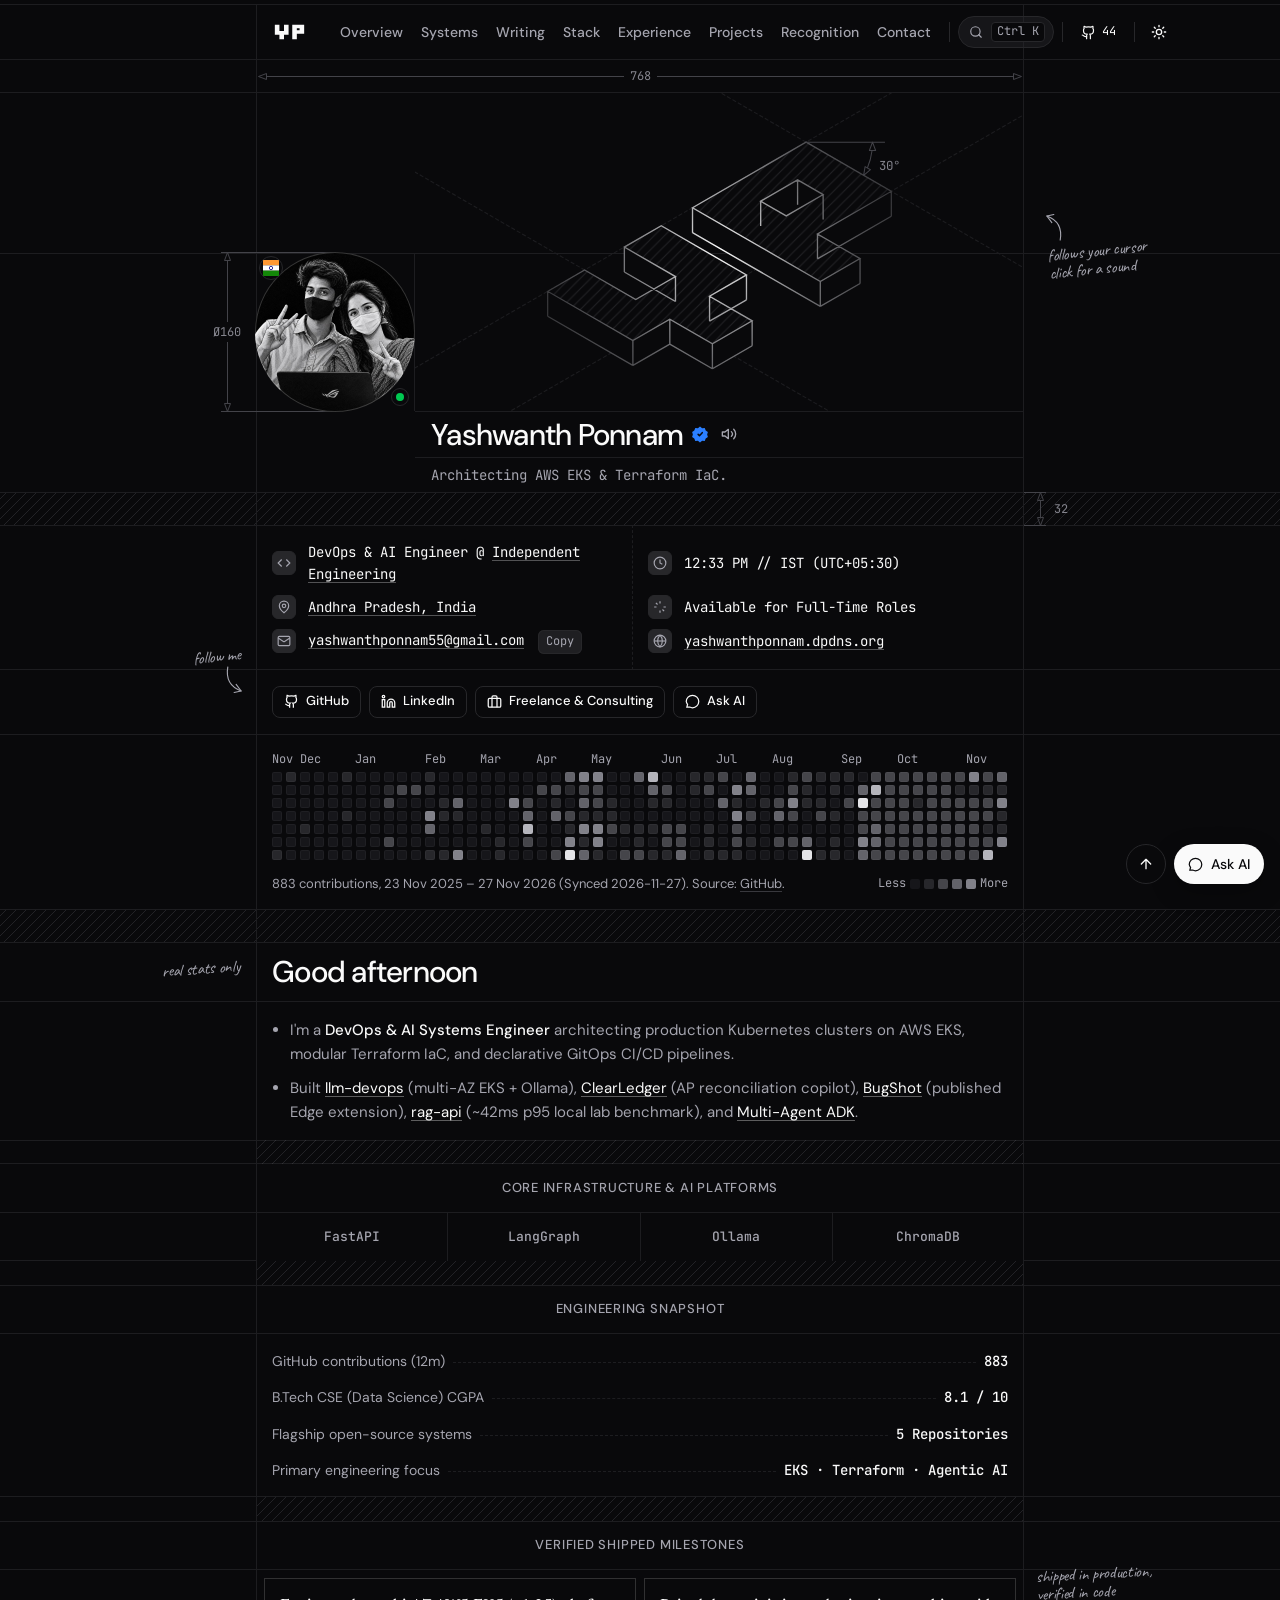
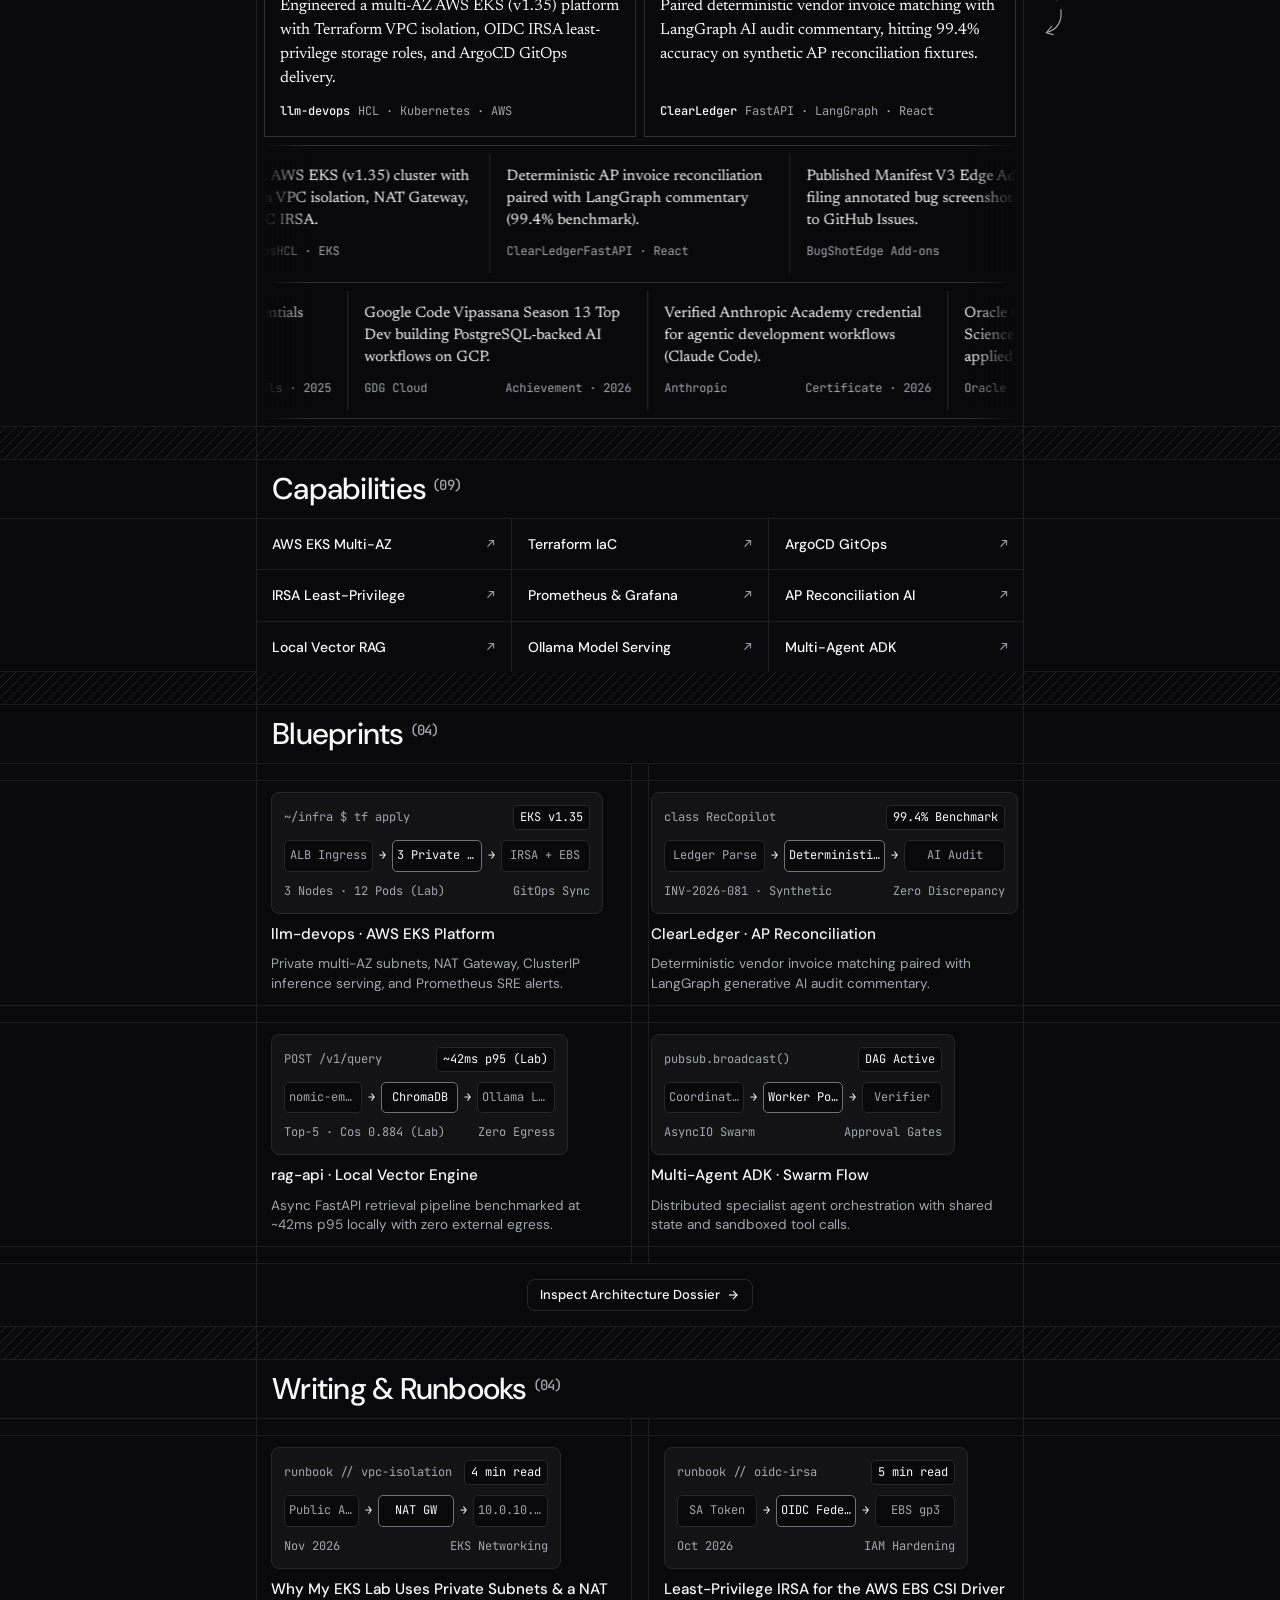
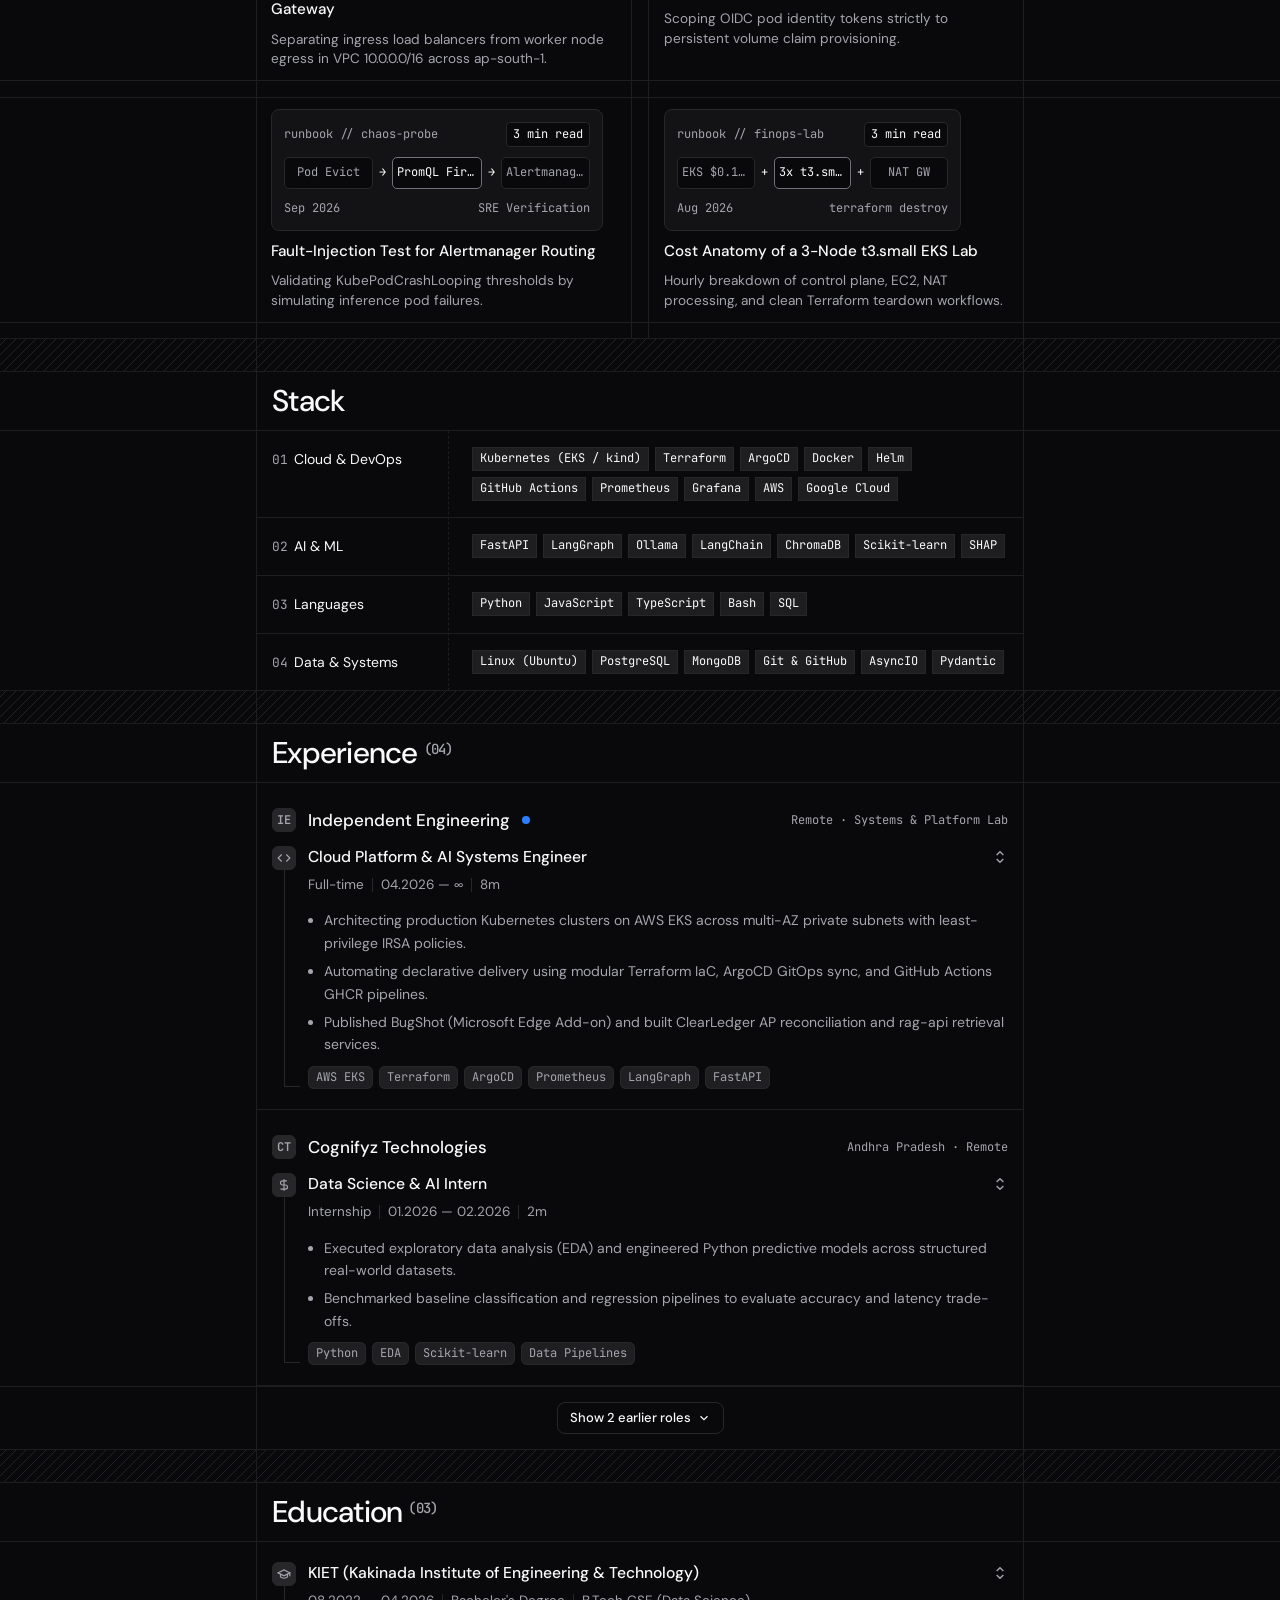
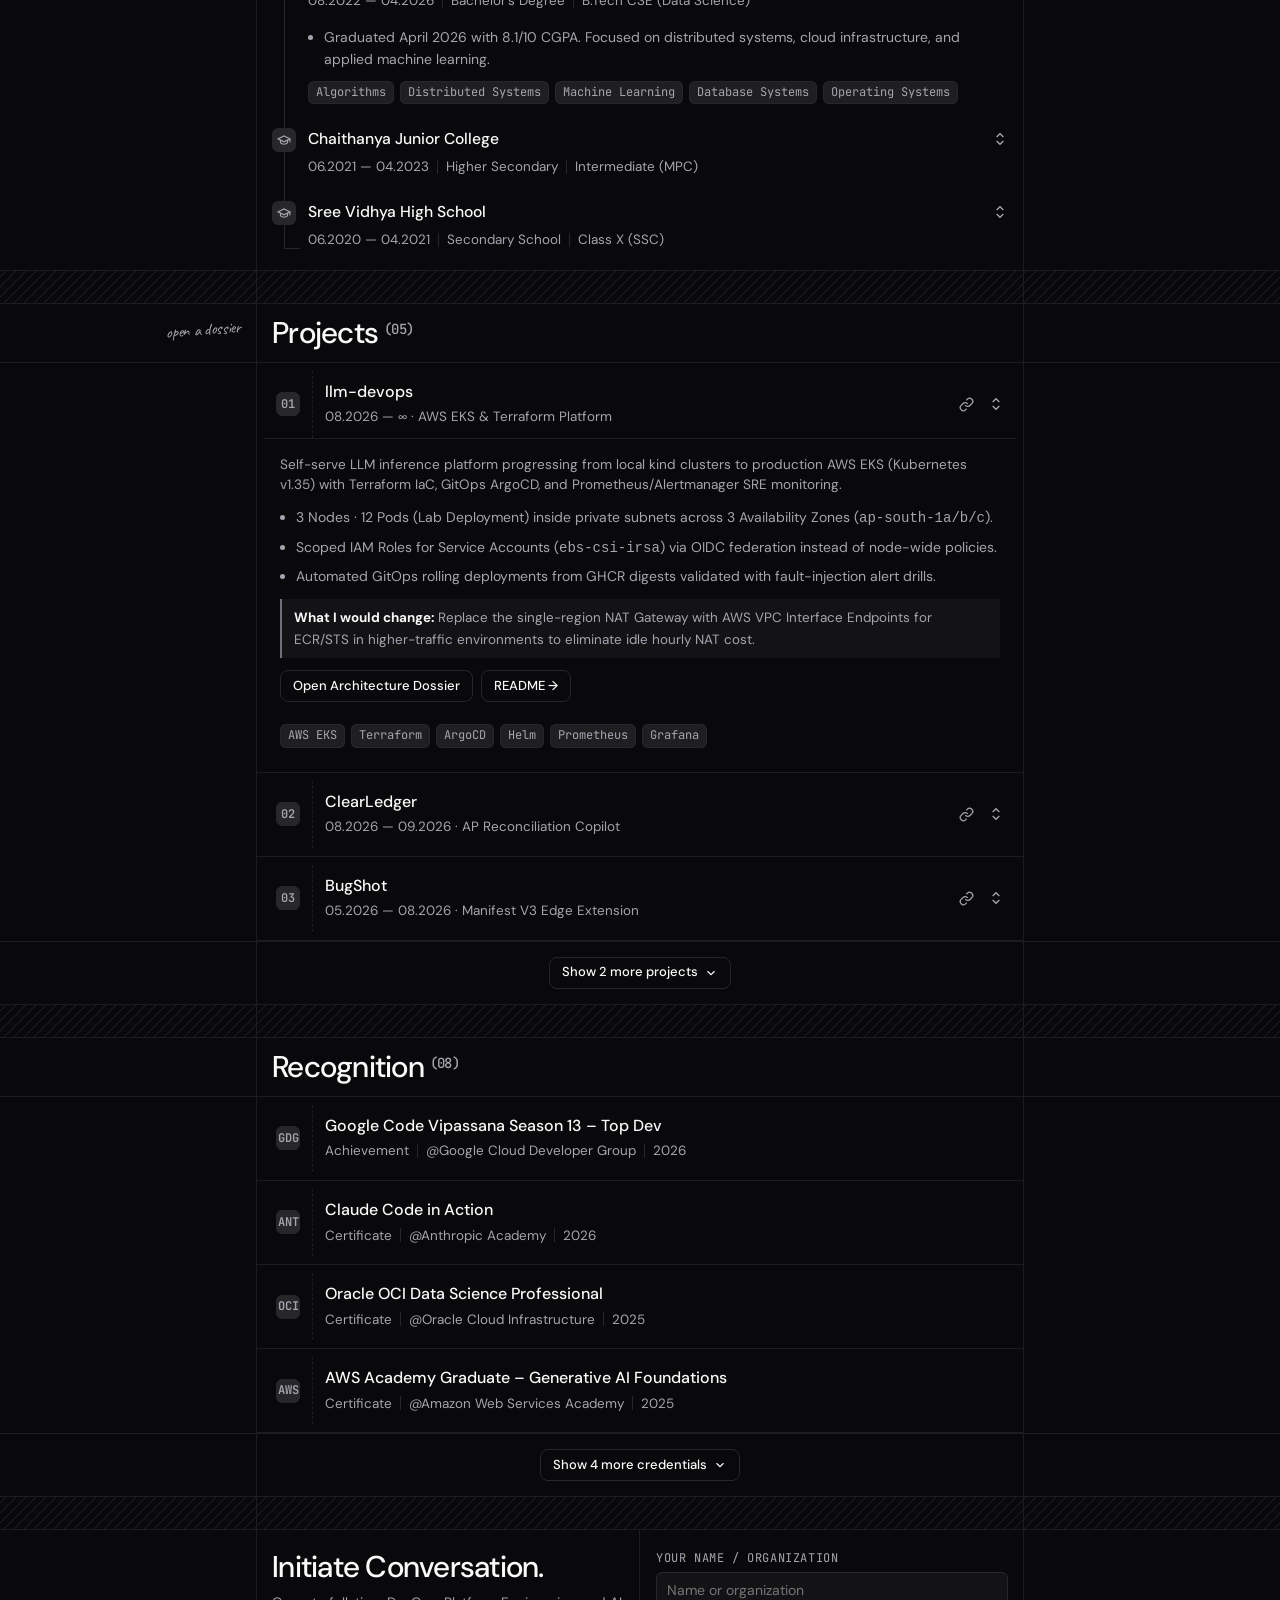
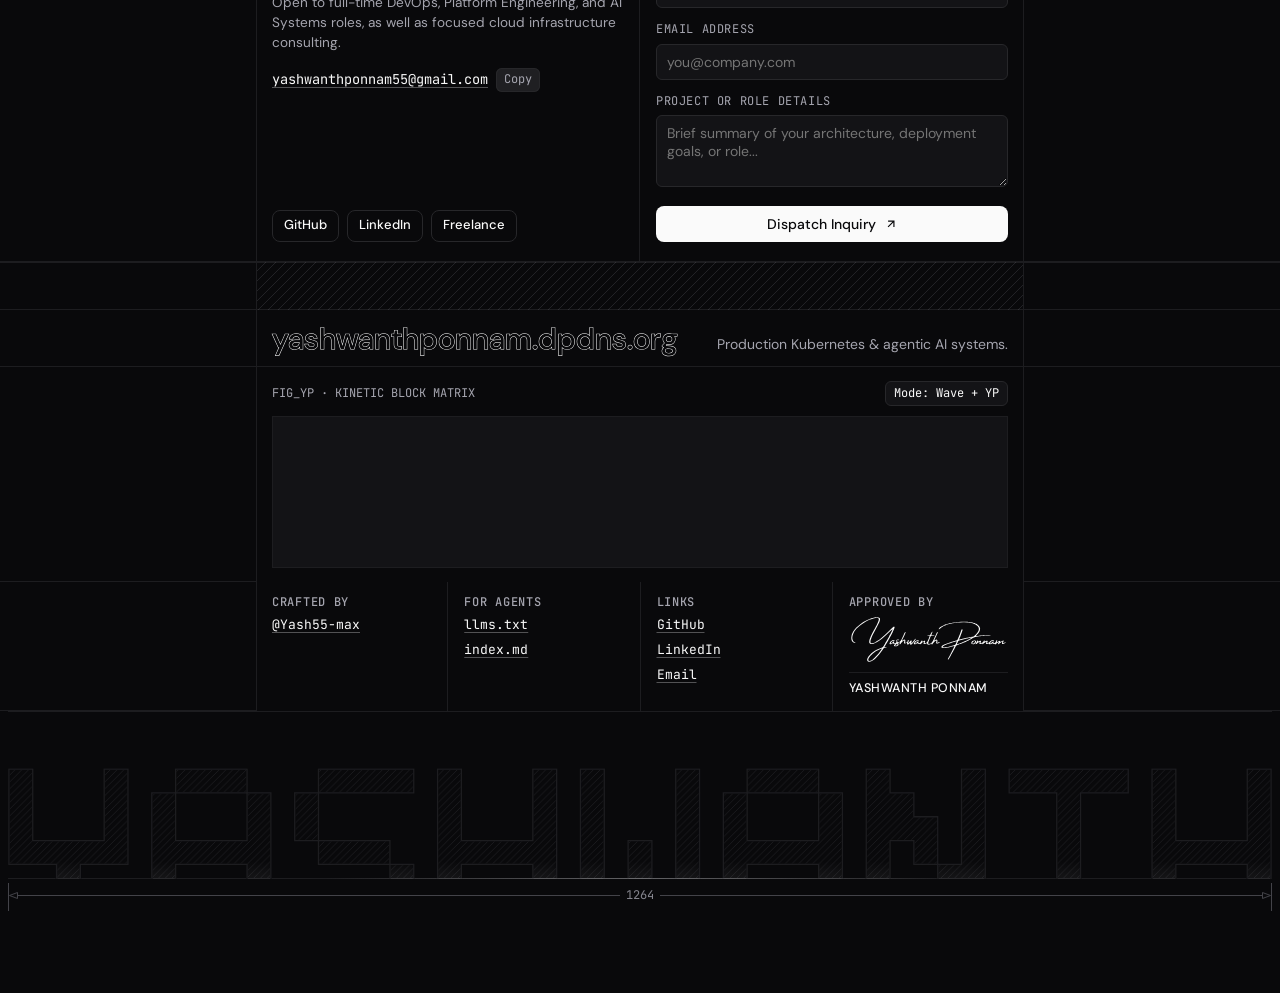
==== commit 8a700aec: "feat: alternate between duo and solo monochrome hero profile portraits" ====
--- a/index.html
+++ b/index.html
@@ -873,6 +873,7 @@
       height: 112px;
       border-radius: 9999px;
       margin: -1px;
+      cursor: pointer;
     }
 
     @media (min-width: 384px) {
@@ -889,20 +890,27 @@
       }
     }
 
-    .avatar-box img {
+    .avatar-box img.avatar-slide {
+      position: absolute;
+      inset: 0;
       display: block;
       width: 100%;
       height: 100%;
       border-radius: inherit;
       object-fit: cover;
-      filter: grayscale(100%) contrast(1.06);
       user-select: none;
-      transition: transform 0.35s var(--ease), filter 0.35s ease;
-    }
-
-    .avatar-box:hover img {
+      opacity: 0;
+      transform: scale(1.04);
+      transition: opacity 0.65s var(--ease), transform 0.65s var(--ease);
+    }
+
+    .avatar-box img.avatar-slide.is-active {
+      opacity: 1;
+      transform: scale(1);
+    }
+
+    .avatar-box:hover img.avatar-slide.is-active {
       transform: scale(1.03);
-      filter: grayscale(0%) contrast(1.02);
     }
 
     .avatar-ring-overlay {
@@ -2760,8 +2768,9 @@
         <!-- Left Column (row-span-2): Bottom-aligned Circular Avatar + Ø160 DiameterDimension -->
         <div class="profile-avatar-col">
           <div class="avatar-shell-rail screen-line-top">
-            <div class="avatar-box">
-              <img src="assets/hero-avatar.jpg" alt="Illustrated monochrome profile portrait of Yashwanth Ponnam" width="160" height="160">
+            <div class="avatar-box" id="heroAvatarBox" role="button" tabindex="0" title="Click to switch portrait" aria-label="Profile portrait — alternates automatically or click to toggle">
+              <img class="avatar-slide is-active" src="assets/hero-avatar-duo.jpg" alt="Illustrated monochrome portrait of Yashwanth Ponnam and companion" width="160" height="160">
+              <img class="avatar-slide" src="assets/hero-avatar-solo.jpg" alt="Monochrome studio portrait of Yashwanth Ponnam" width="160" height="160">
               <span class="avatar-flag-badge" title="Andhra Pradesh, India" aria-hidden="true">
                 <svg width="16" height="16" viewBox="0 0 24 24" fill="none">
                   <rect width="24" height="8" y="0" fill="#FF9933"/>
@@ -5107,6 +5116,39 @@
         });
       }
 
+      // Alternating Hero Avatar Slideshow (duo <-> solo, pauses on hover, click to toggle)
+      const avatarBox = document.getElementById('heroAvatarBox');
+      if (avatarBox) {
+        const slides = Array.from(avatarBox.querySelectorAll('.avatar-slide'));
+        let activeAvatarIdx = 0;
+        let avatarHovered = false;
+
+        function setAvatarSlide(nextIdx) {
+          slides.forEach((img, idx) => img.classList.toggle('is-active', idx === nextIdx));
+          activeAvatarIdx = nextIdx;
+        }
+
+        avatarBox.addEventListener('mouseenter', () => { avatarHovered = true; });
+        avatarBox.addEventListener('mouseleave', () => { avatarHovered = false; });
+        avatarBox.addEventListener('click', () => {
+          playSoundFeedback(false);
+          setAvatarSlide((activeAvatarIdx + 1) % slides.length);
+        });
+        avatarBox.addEventListener('keydown', (e) => {
+          if (e.key === 'Enter' || e.key === ' ') {
+            e.preventDefault();
+            playSoundFeedback(false);
+            setAvatarSlide((activeAvatarIdx + 1) % slides.length);
+          }
+        });
+
+        if (!reduced && slides.length > 1) {
+          setInterval(() => {
+            if (!avatarHovered) setAvatarSlide((activeAvatarIdx + 1) % slides.length);
+          }, 4200);
+        }
+      }
+
       // LogosSwap 4-slot staggered grid
       const swapGrid = document.getElementById('logoSwapGrid');
       if (swapGrid && !reduced) {
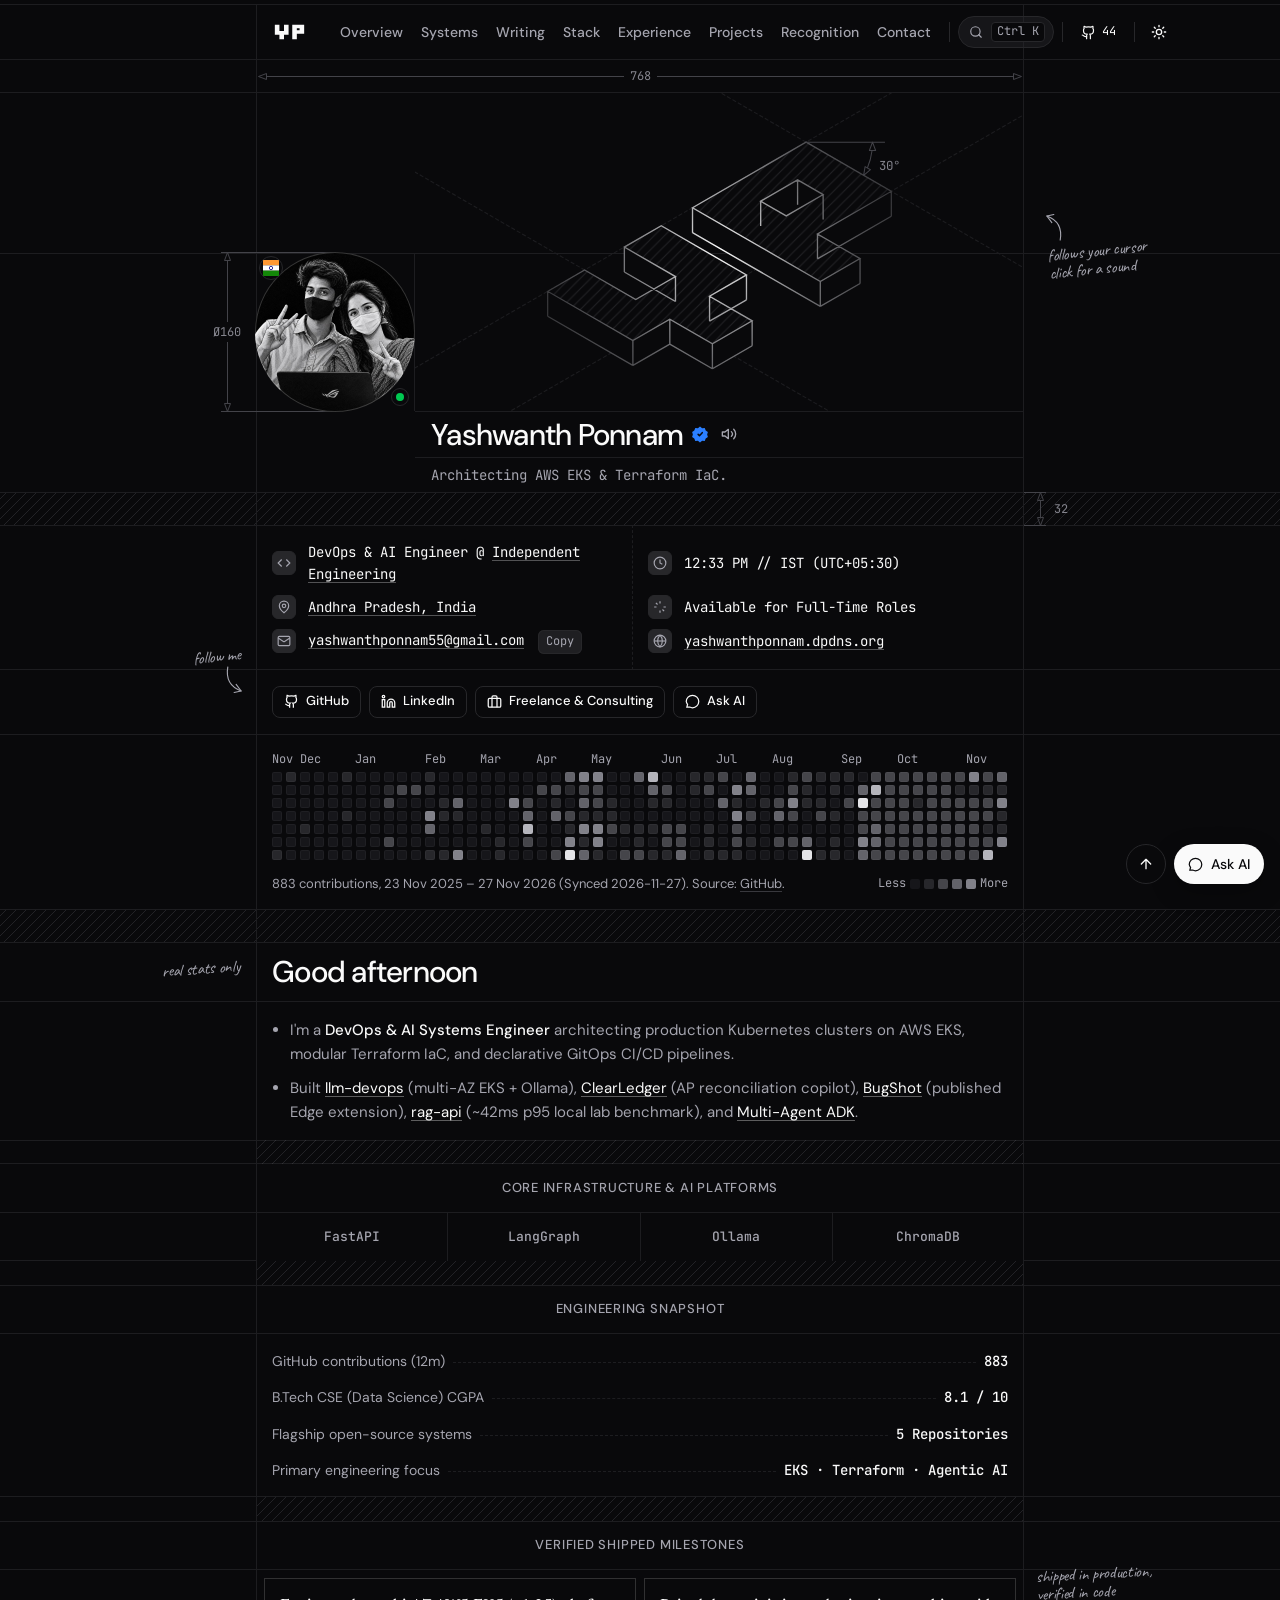
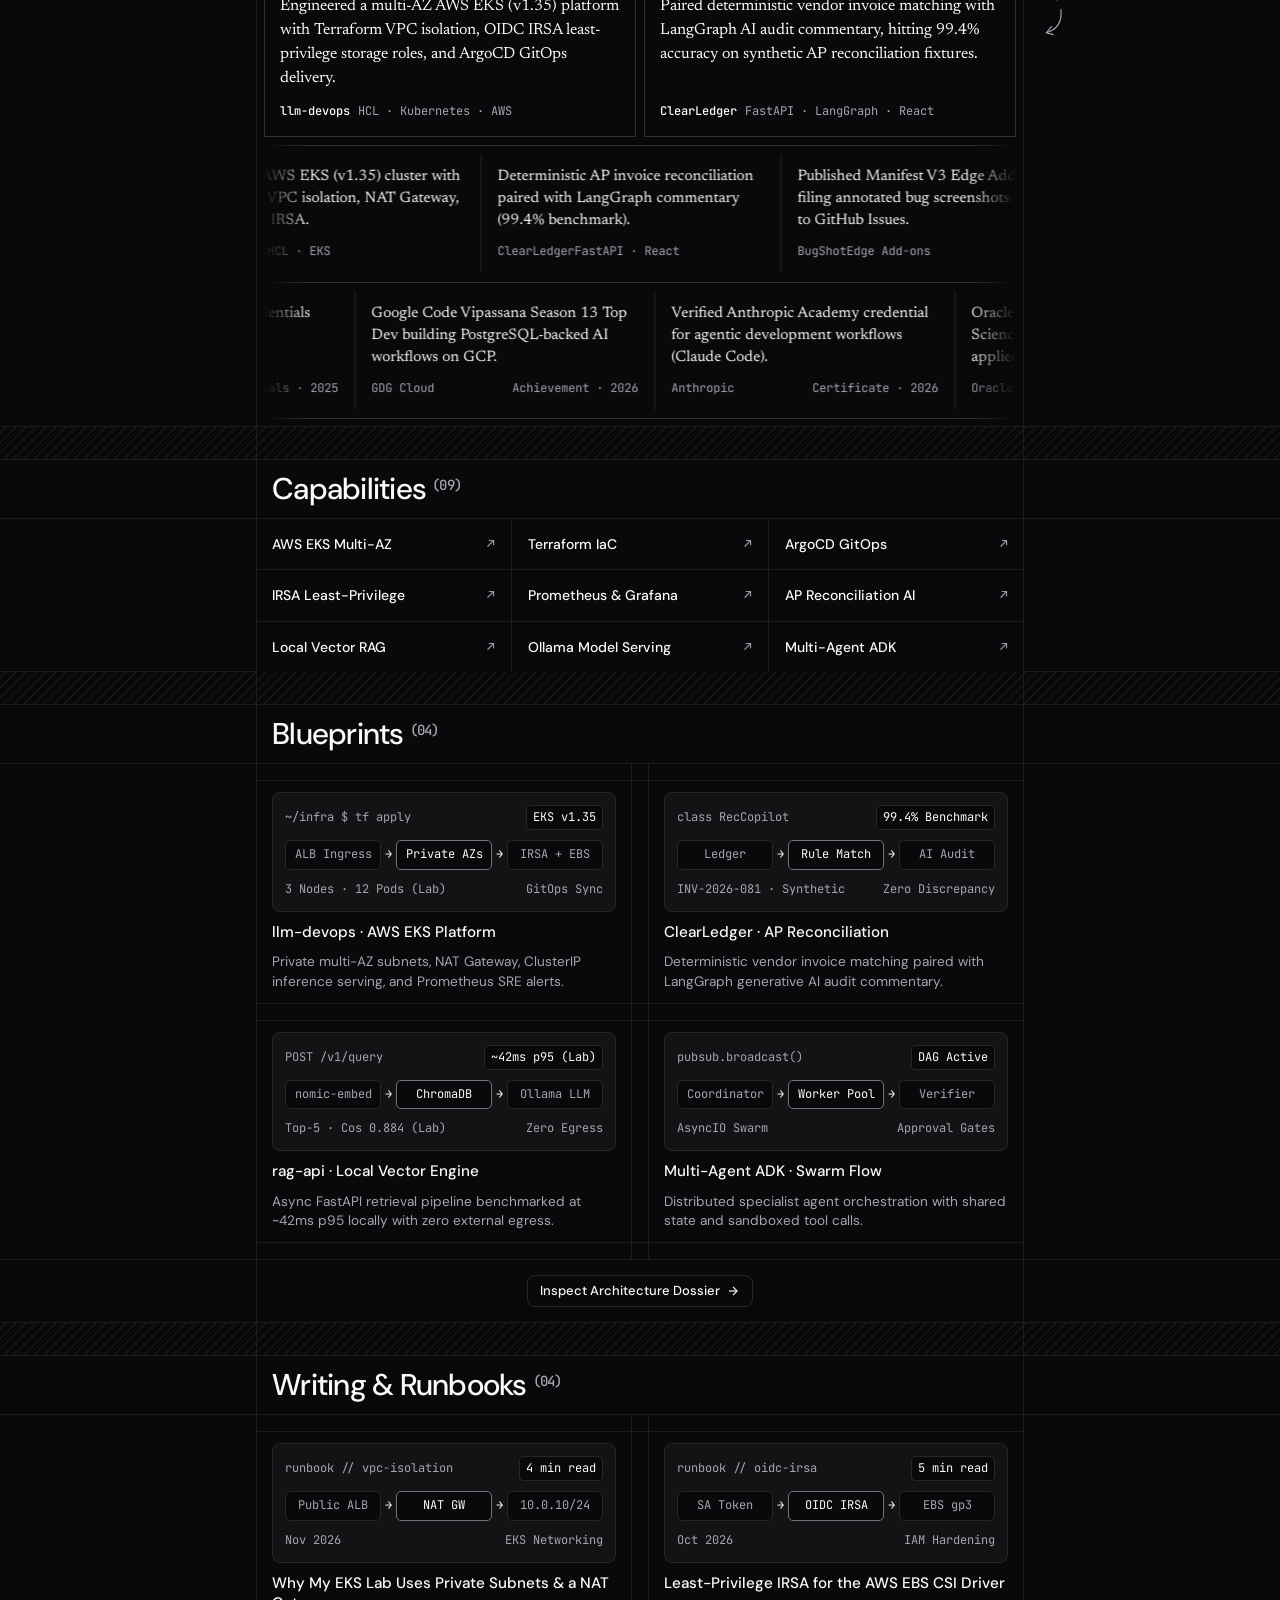
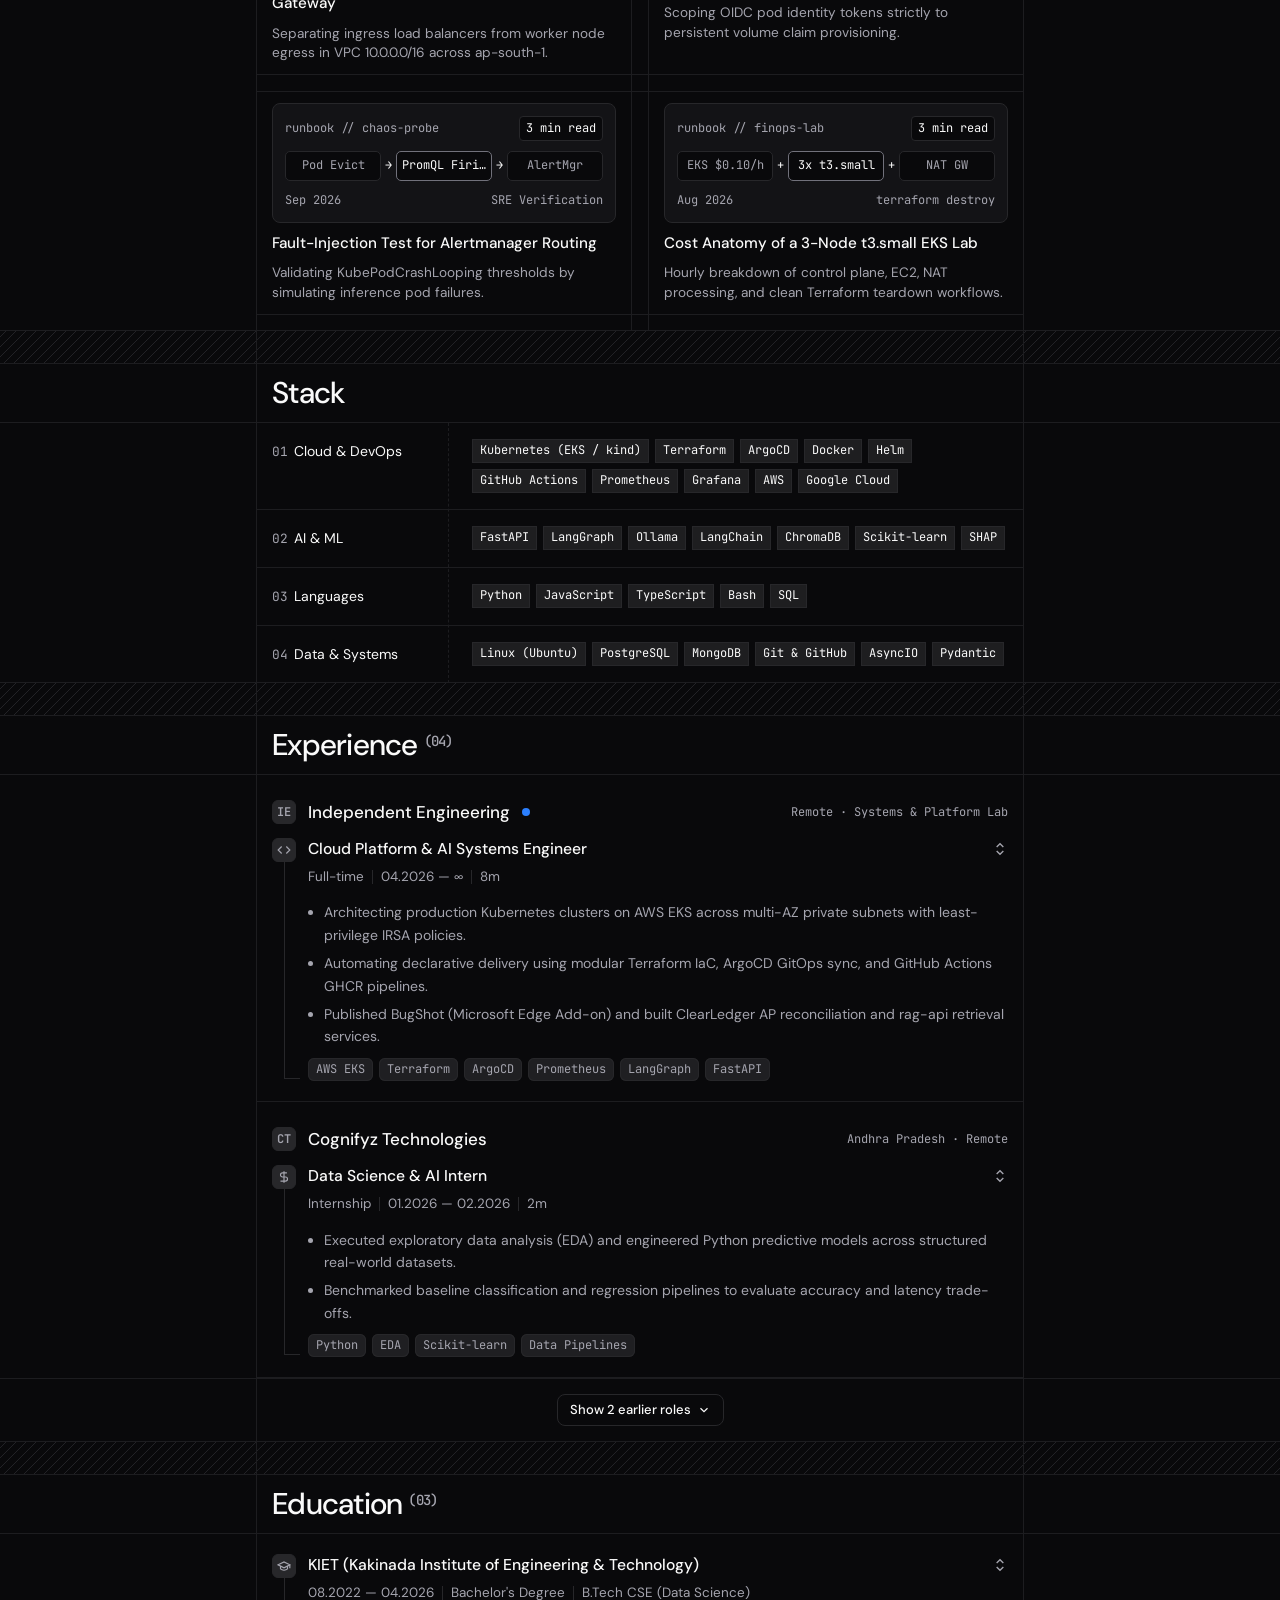
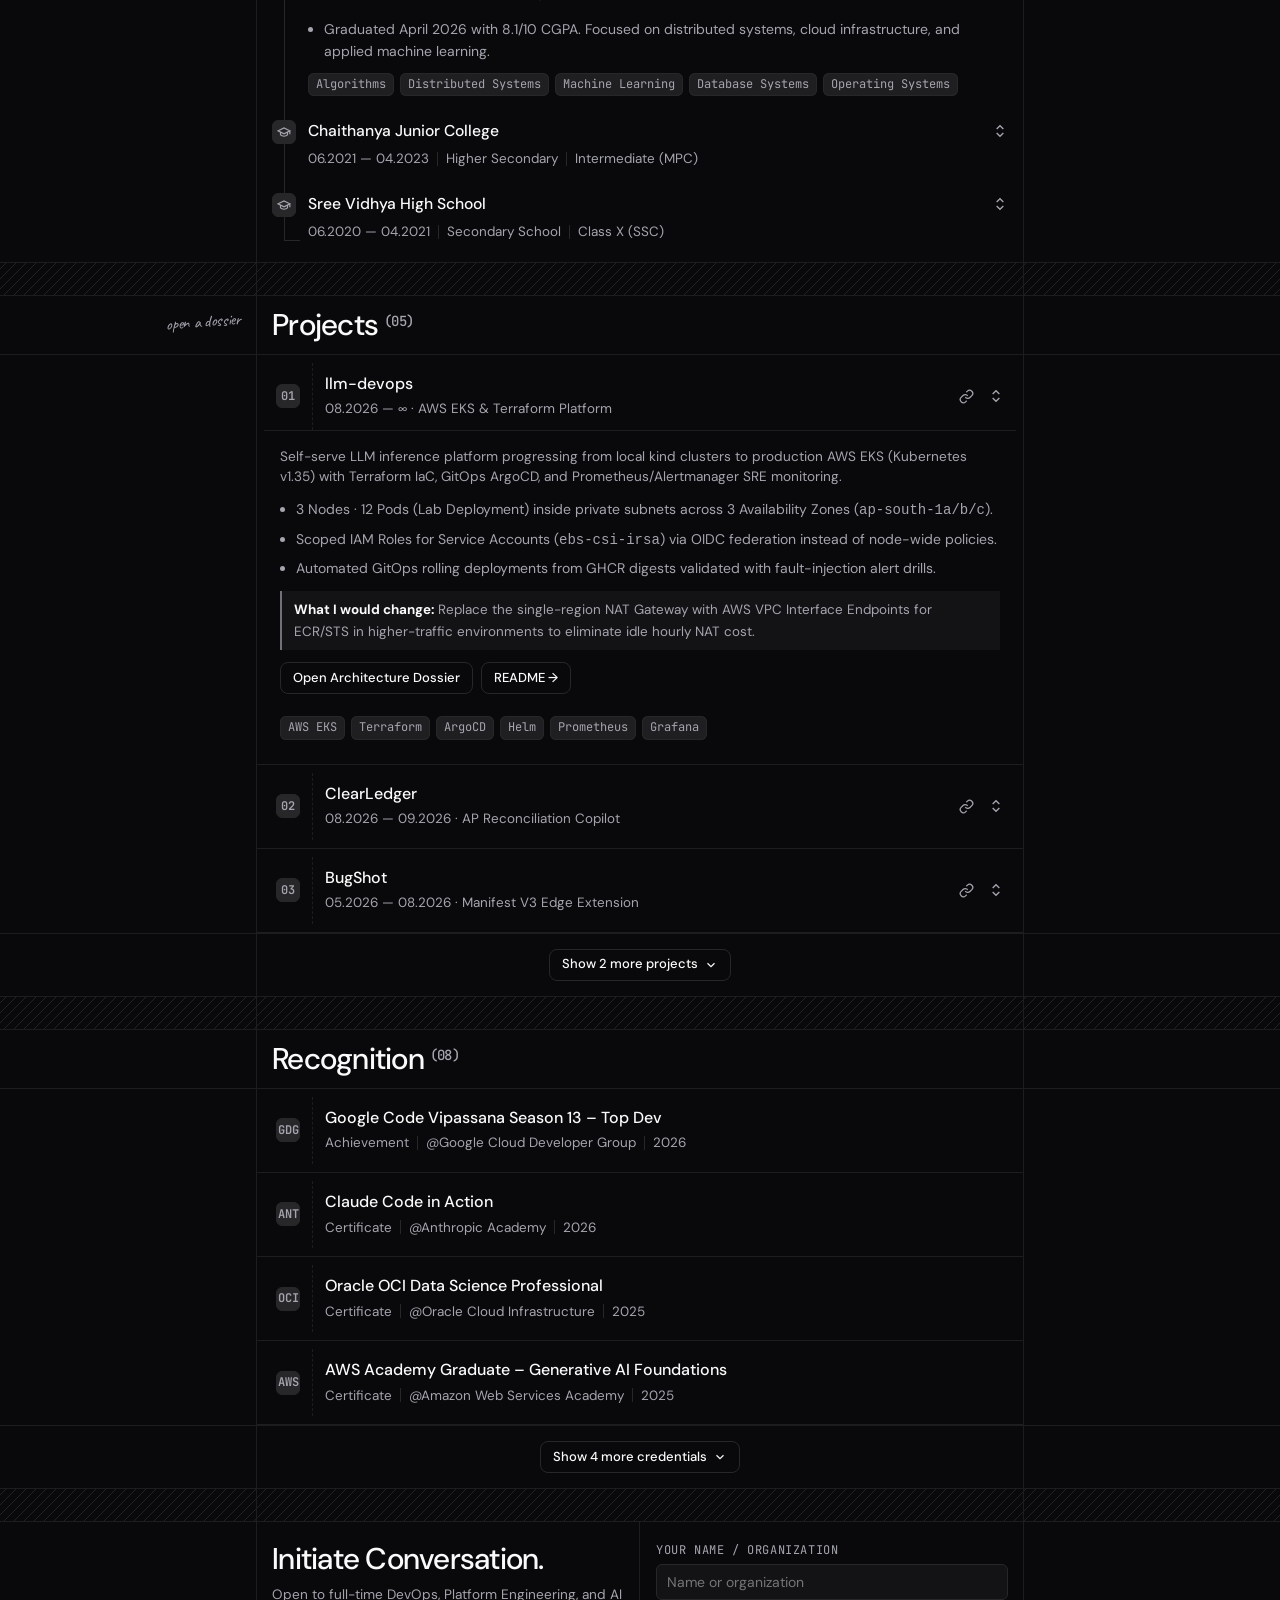
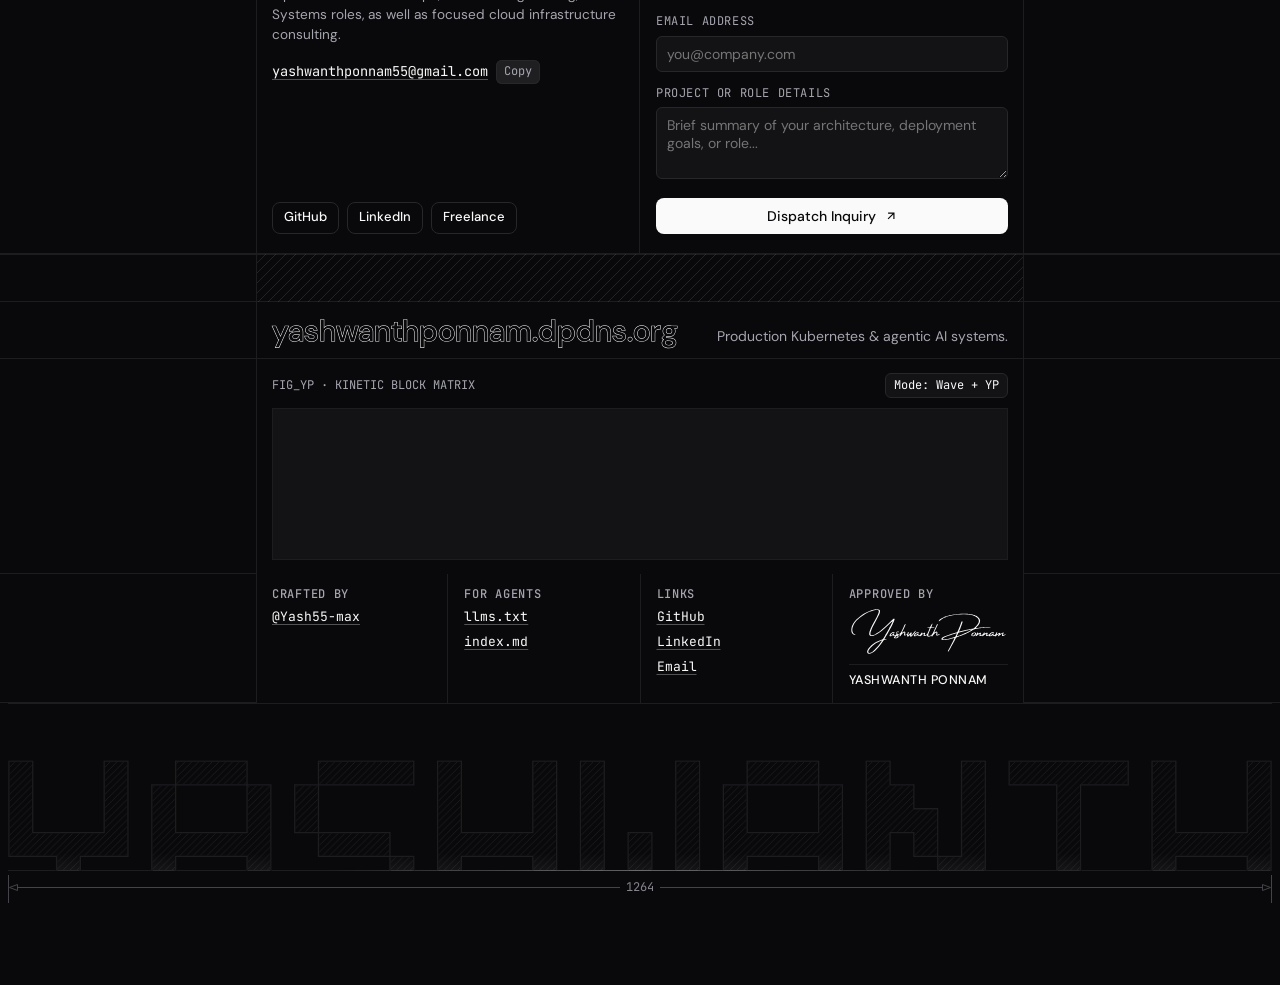
==== commit 846ddc08: "fix: constrain blueprint card grid tracks strictly within 768px frame rails" ====
--- a/index.html
+++ b/index.html
@@ -1528,8 +1528,9 @@
 
     .cards-grid-wrap {
       position: relative;
-      margin: 0 -1px;
+      margin: 0;
       padding: 16px 0;
+      overflow: hidden;
     }
 
     .cards-mid-rail {
@@ -1539,7 +1540,7 @@
     @media (min-width: 640px) {
       .cards-mid-rail {
         display: grid;
-        grid-template-columns: 1fr 1fr;
+        grid-template-columns: repeat(2, minmax(0, 1fr));
         gap: 16px;
         position: absolute;
         inset: 0;
@@ -1553,17 +1554,19 @@
 
     .cards-grid-2 {
       display: grid;
-      grid-template-columns: 1fr;
+      grid-template-columns: minmax(0, 1fr);
       gap: 16px;
     }
 
     @media (min-width: 640px) {
       .cards-grid-2 {
-        grid-template-columns: 1fr 1fr;
+        grid-template-columns: repeat(2, minmax(0, 1fr));
       }
     }
 
     .blueprint-item {
+      width: 100%;
+      min-width: 0;
       padding: 12px 16px;
       text-align: left;
       display: flex;
@@ -1577,6 +1580,8 @@
     }
 
     .bp-preview-frame {
+      width: 100%;
+      min-width: 0;
       padding: 12px;
       border-radius: 8px;
       border: 1px solid var(--border);
@@ -1592,6 +1597,8 @@
       display: flex;
       justify-content: space-between;
       align-items: center;
+      gap: 6px;
+      min-width: 0;
       font-family: var(--font-mono);
       font-size: 0.75rem;
       color: var(--muted-foreground);
@@ -1603,21 +1610,25 @@
       border: 1px solid var(--border);
       background: var(--background);
       color: var(--foreground);
+      flex-shrink: 0;
     }
 
     .bp-nodes-row {
+      width: 100%;
+      min-width: 0;
       display: flex;
       align-items: center;
       justify-content: space-between;
-      gap: 6px;
+      gap: 4px;
       font-family: var(--font-mono);
       font-size: 0.75rem;
     }
 
     .bp-node {
       flex: 1;
+      min-width: 0;
       text-align: center;
-      padding: 5px 4px;
+      padding: 4px 5px;
       border-radius: 5px;
       border: 1px solid var(--border);
       background: var(--background);
@@ -3139,7 +3150,7 @@
                 <div class="bp-preview-top"><span>~/infra $ tf apply</span><span class="bp-badge">EKS v1.35</span></div>
                 <div class="bp-nodes-row">
                   <div class="bp-node">ALB Ingress</div><span>&rarr;</span>
-                  <div class="bp-node active">3 Private AZs</div><span>&rarr;</span>
+                  <div class="bp-node active">Private AZs</div><span>&rarr;</span>
                   <div class="bp-node">IRSA + EBS</div>
                 </div>
                 <div class="bp-preview-top"><span>3 Nodes · 12 Pods (Lab)</span><span>GitOps Sync</span></div>
@@ -3152,8 +3163,8 @@
               <div class="bp-preview-frame">
                 <div class="bp-preview-top"><span>class RecCopilot</span><span class="bp-badge">99.4% Benchmark</span></div>
                 <div class="bp-nodes-row">
-                  <div class="bp-node">Ledger Parse</div><span>&rarr;</span>
-                  <div class="bp-node active">Deterministic Match</div><span>&rarr;</span>
+                  <div class="bp-node">Ledger</div><span>&rarr;</span>
+                  <div class="bp-node active">Rule Match</div><span>&rarr;</span>
                   <div class="bp-node">AI Audit</div>
                 </div>
                 <div class="bp-preview-top"><span>INV-2026-081 · Synthetic</span><span>Zero Discrepancy</span></div>
@@ -3225,7 +3236,7 @@
                 <div class="bp-nodes-row">
                   <div class="bp-node">Public ALB</div><span>&rarr;</span>
                   <div class="bp-node active">NAT GW</div><span>&rarr;</span>
-                  <div class="bp-node">10.0.10.0/24</div>
+                  <div class="bp-node">10.0.10/24</div>
                 </div>
                 <div class="bp-preview-top"><span>Nov 2026</span><span>EKS Networking</span></div>
               </div>
@@ -3238,7 +3249,7 @@
                 <div class="bp-preview-top"><span>runbook // oidc-irsa</span><span class="bp-badge">5 min read</span></div>
                 <div class="bp-nodes-row">
                   <div class="bp-node">SA Token</div><span>&rarr;</span>
-                  <div class="bp-node active">OIDC Federation</div><span>&rarr;</span>
+                  <div class="bp-node active">OIDC IRSA</div><span>&rarr;</span>
                   <div class="bp-node">EBS gp3</div>
                 </div>
                 <div class="bp-preview-top"><span>Oct 2026</span><span>IAM Hardening</span></div>
@@ -3253,7 +3264,7 @@
                 <div class="bp-nodes-row">
                   <div class="bp-node">Pod Evict</div><span>&rarr;</span>
                   <div class="bp-node active">PromQL Firing</div><span>&rarr;</span>
-                  <div class="bp-node">Alertmanager</div>
+                  <div class="bp-node">AlertMgr</div>
                 </div>
                 <div class="bp-preview-top"><span>Sep 2026</span><span>SRE Verification</span></div>
               </div>
@@ -3265,7 +3276,7 @@
               <div class="bp-preview-frame">
                 <div class="bp-preview-top"><span>runbook // finops-lab</span><span class="bp-badge">3 min read</span></div>
                 <div class="bp-nodes-row">
-                  <div class="bp-node">EKS $0.10/hr</div><span>+</span>
+                  <div class="bp-node">EKS $0.10/h</div><span>+</span>
                   <div class="bp-node active">3x t3.small</div><span>+</span>
                   <div class="bp-node">NAT GW</div>
                 </div>
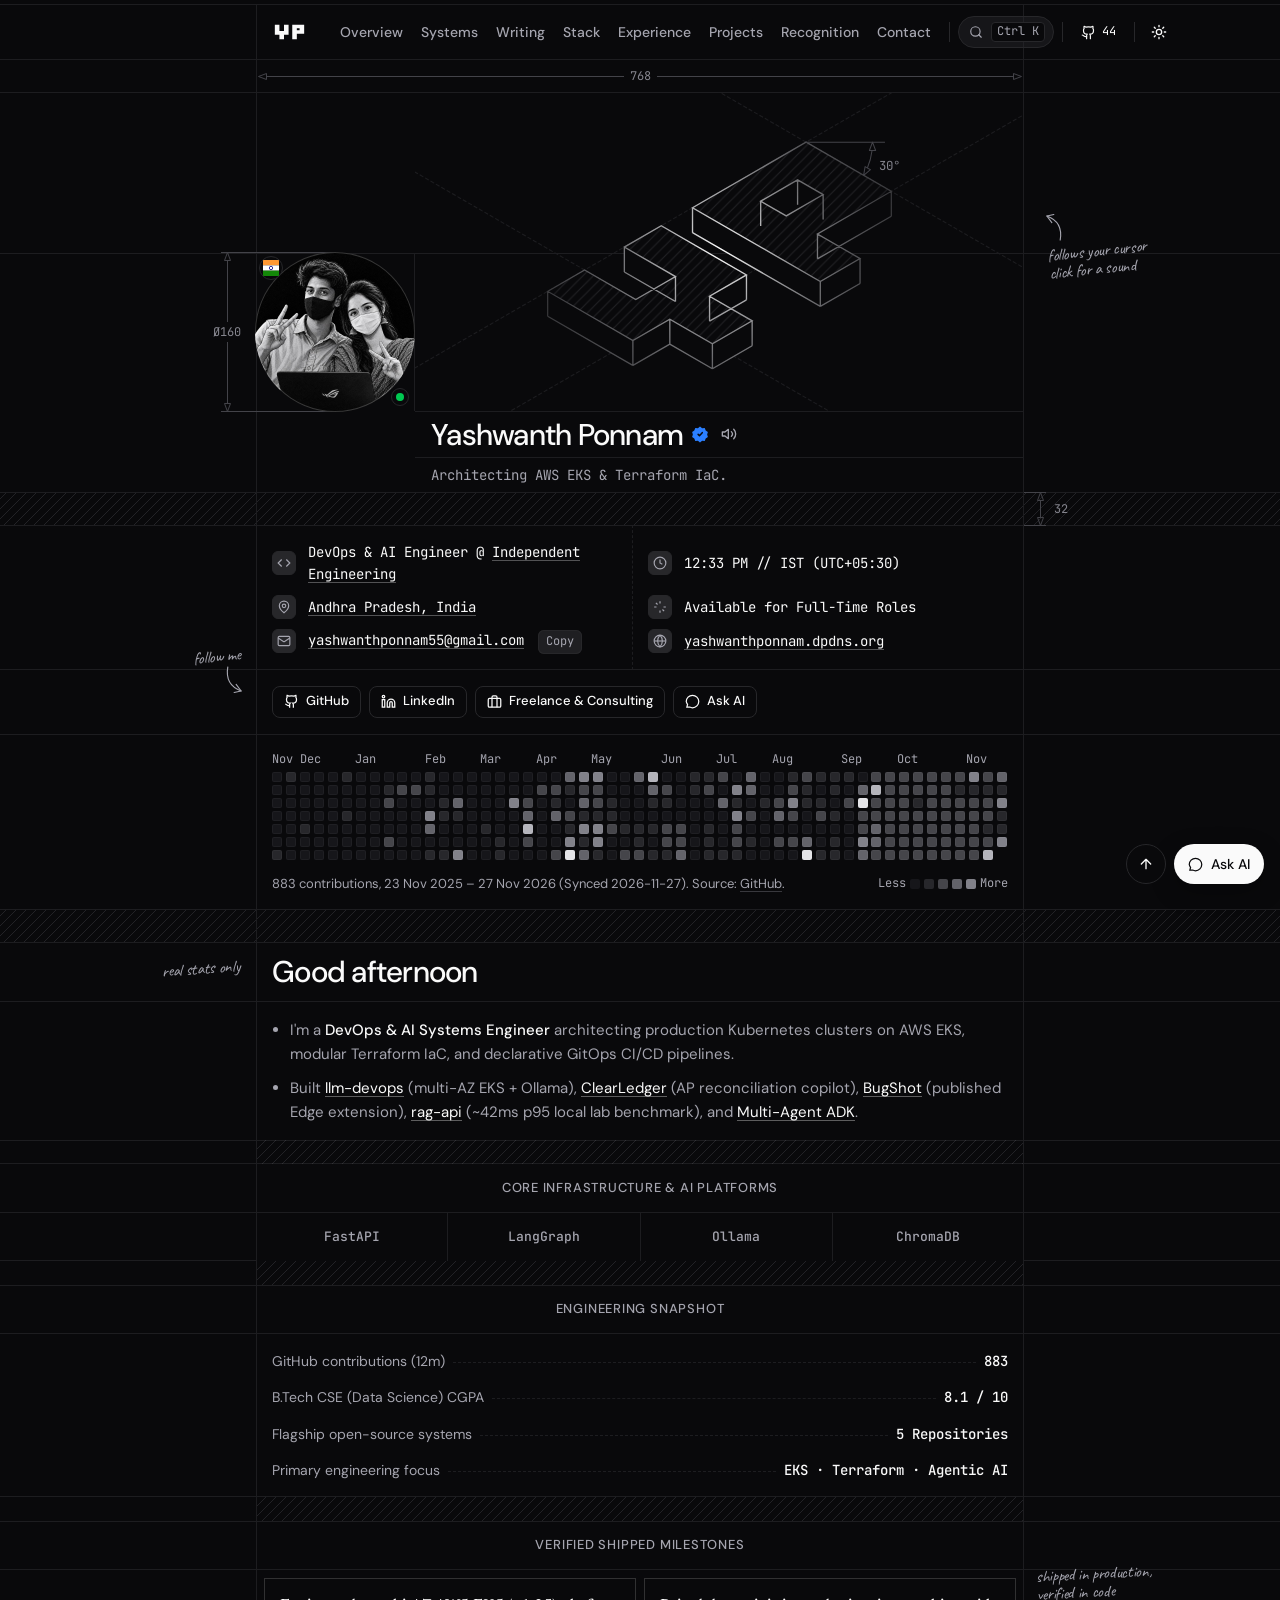
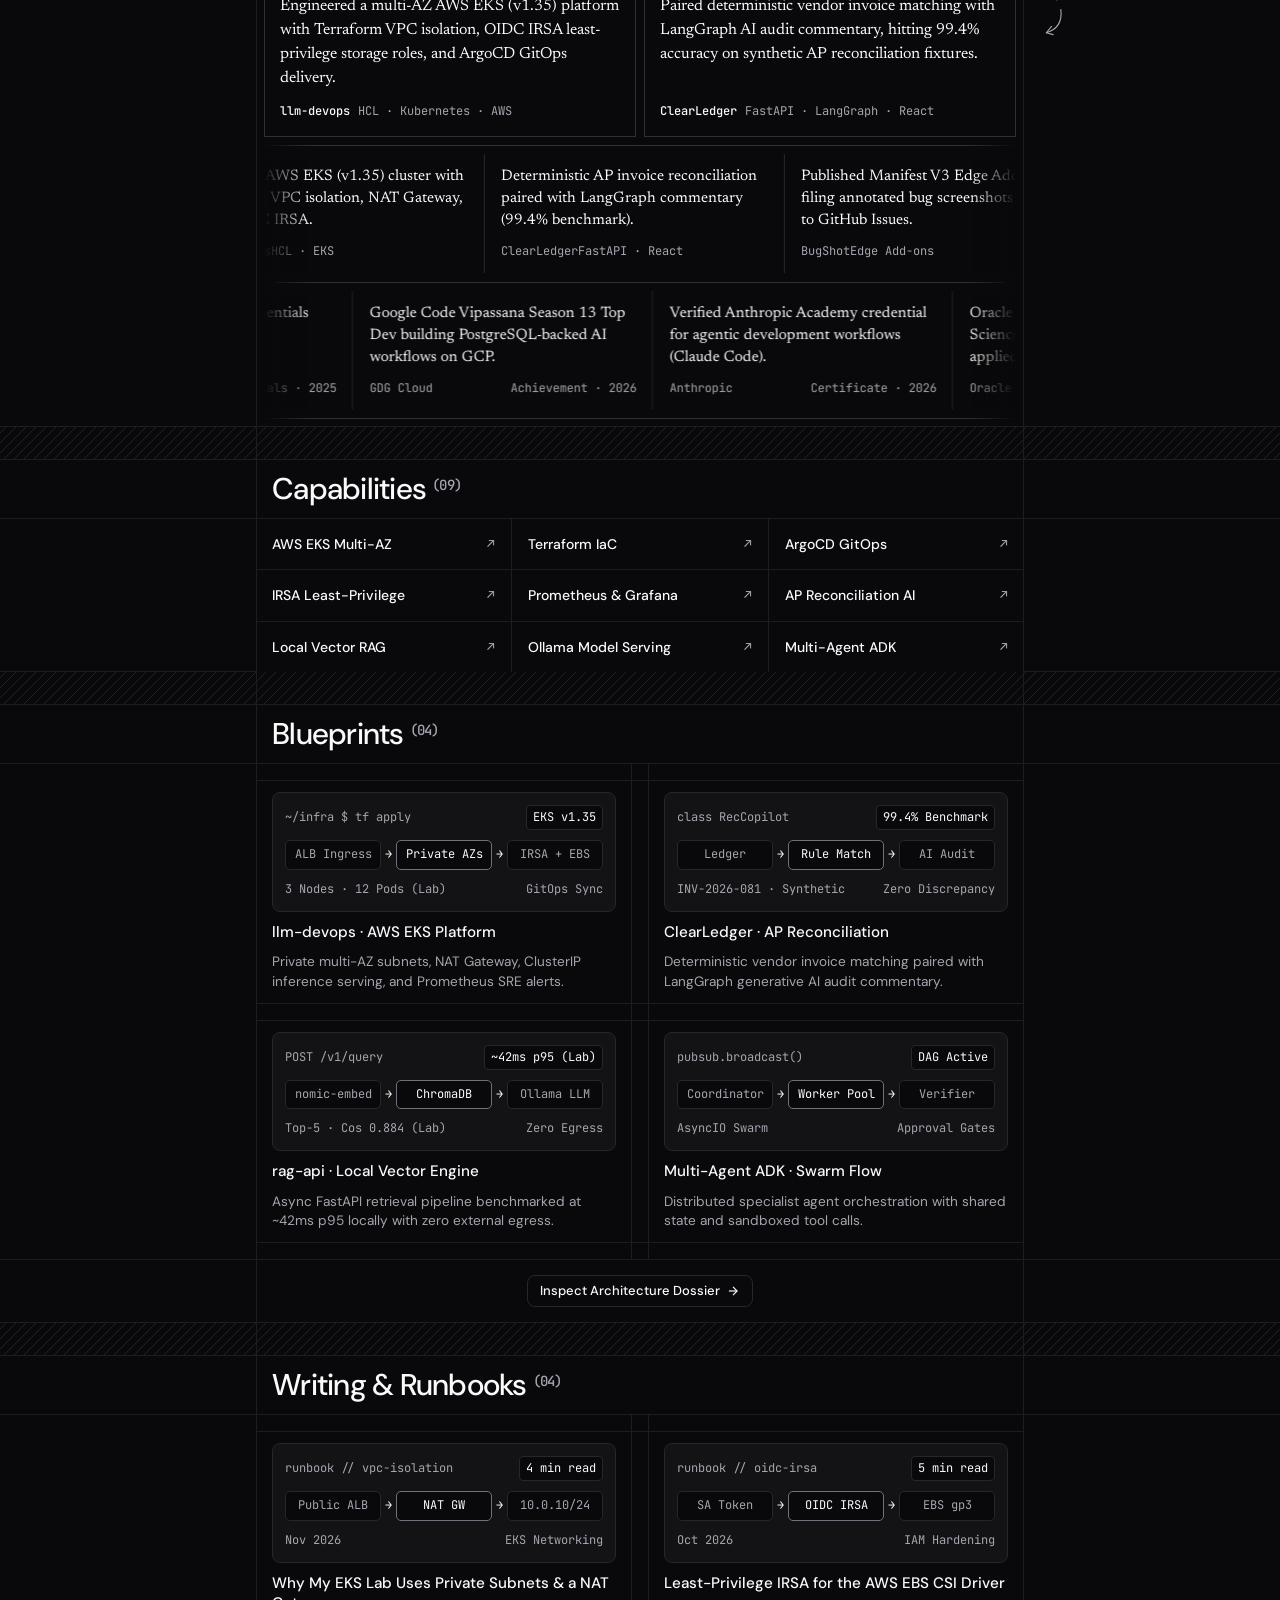
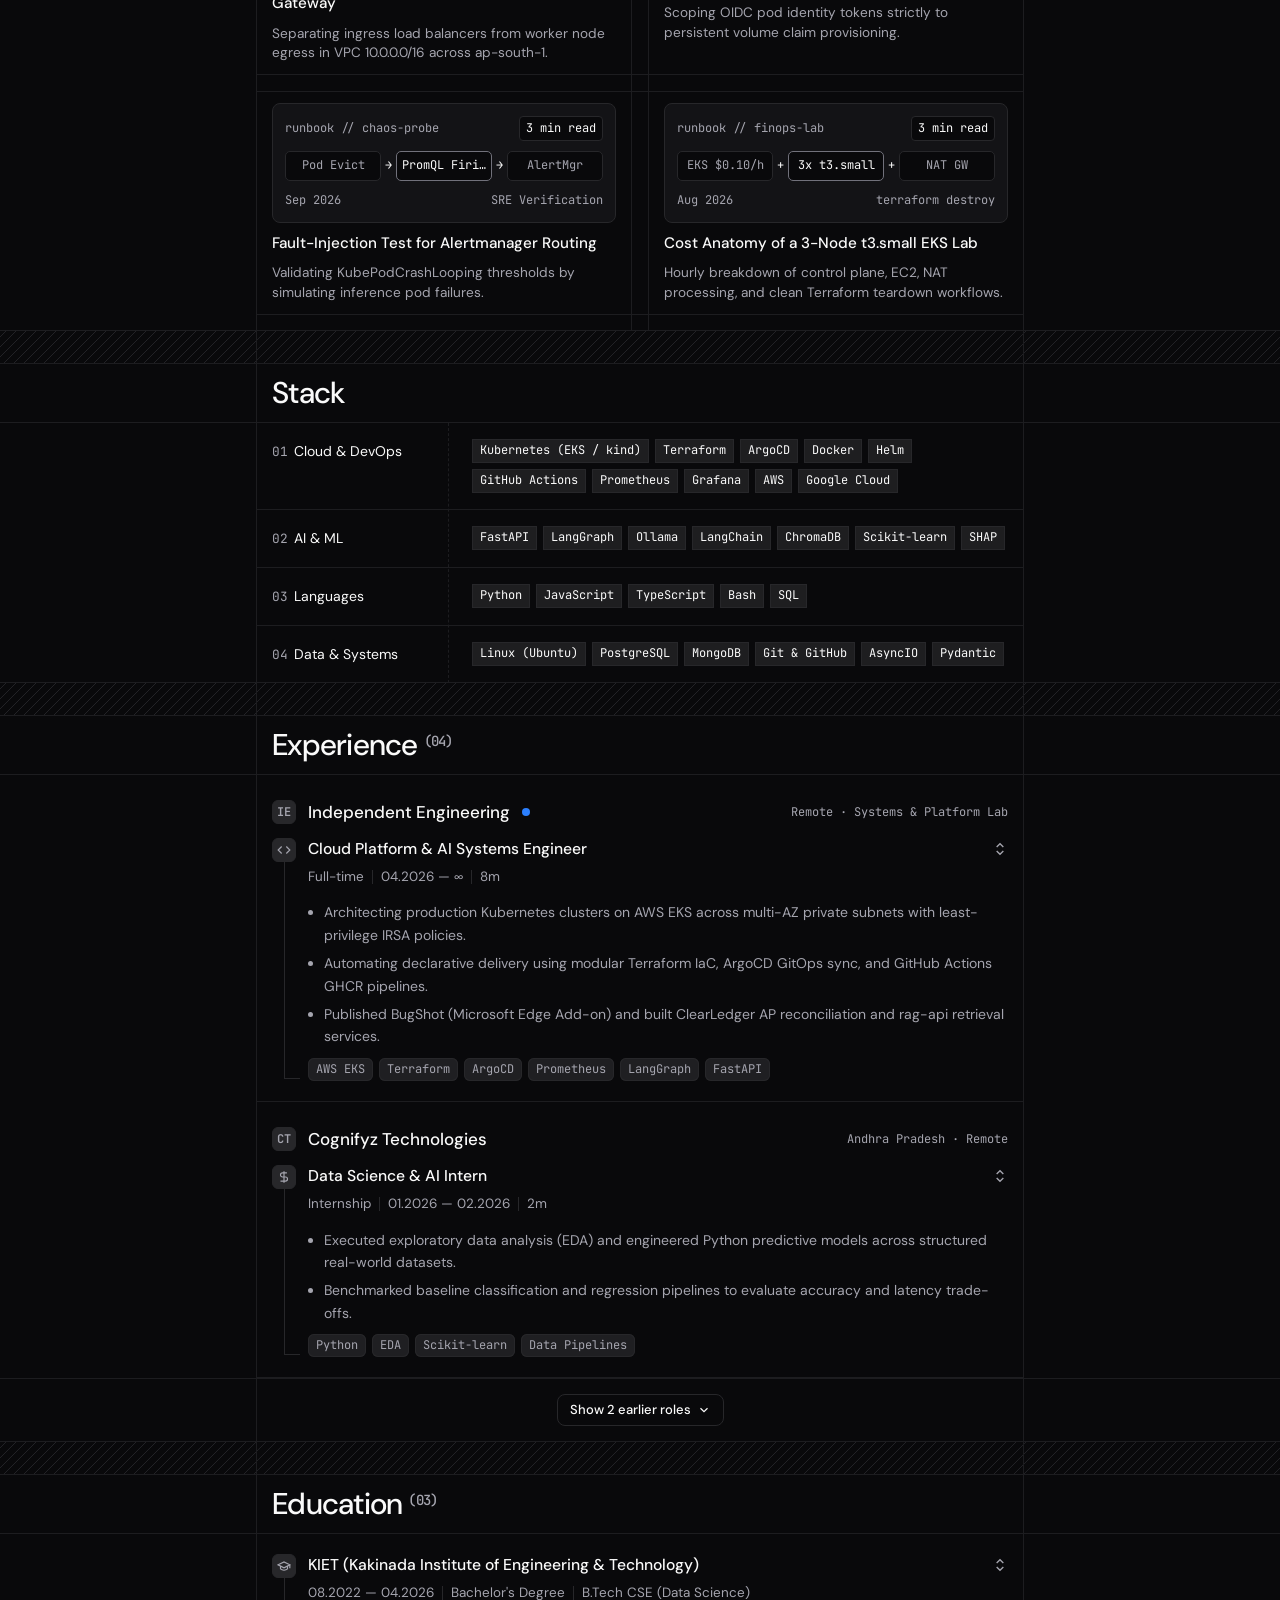
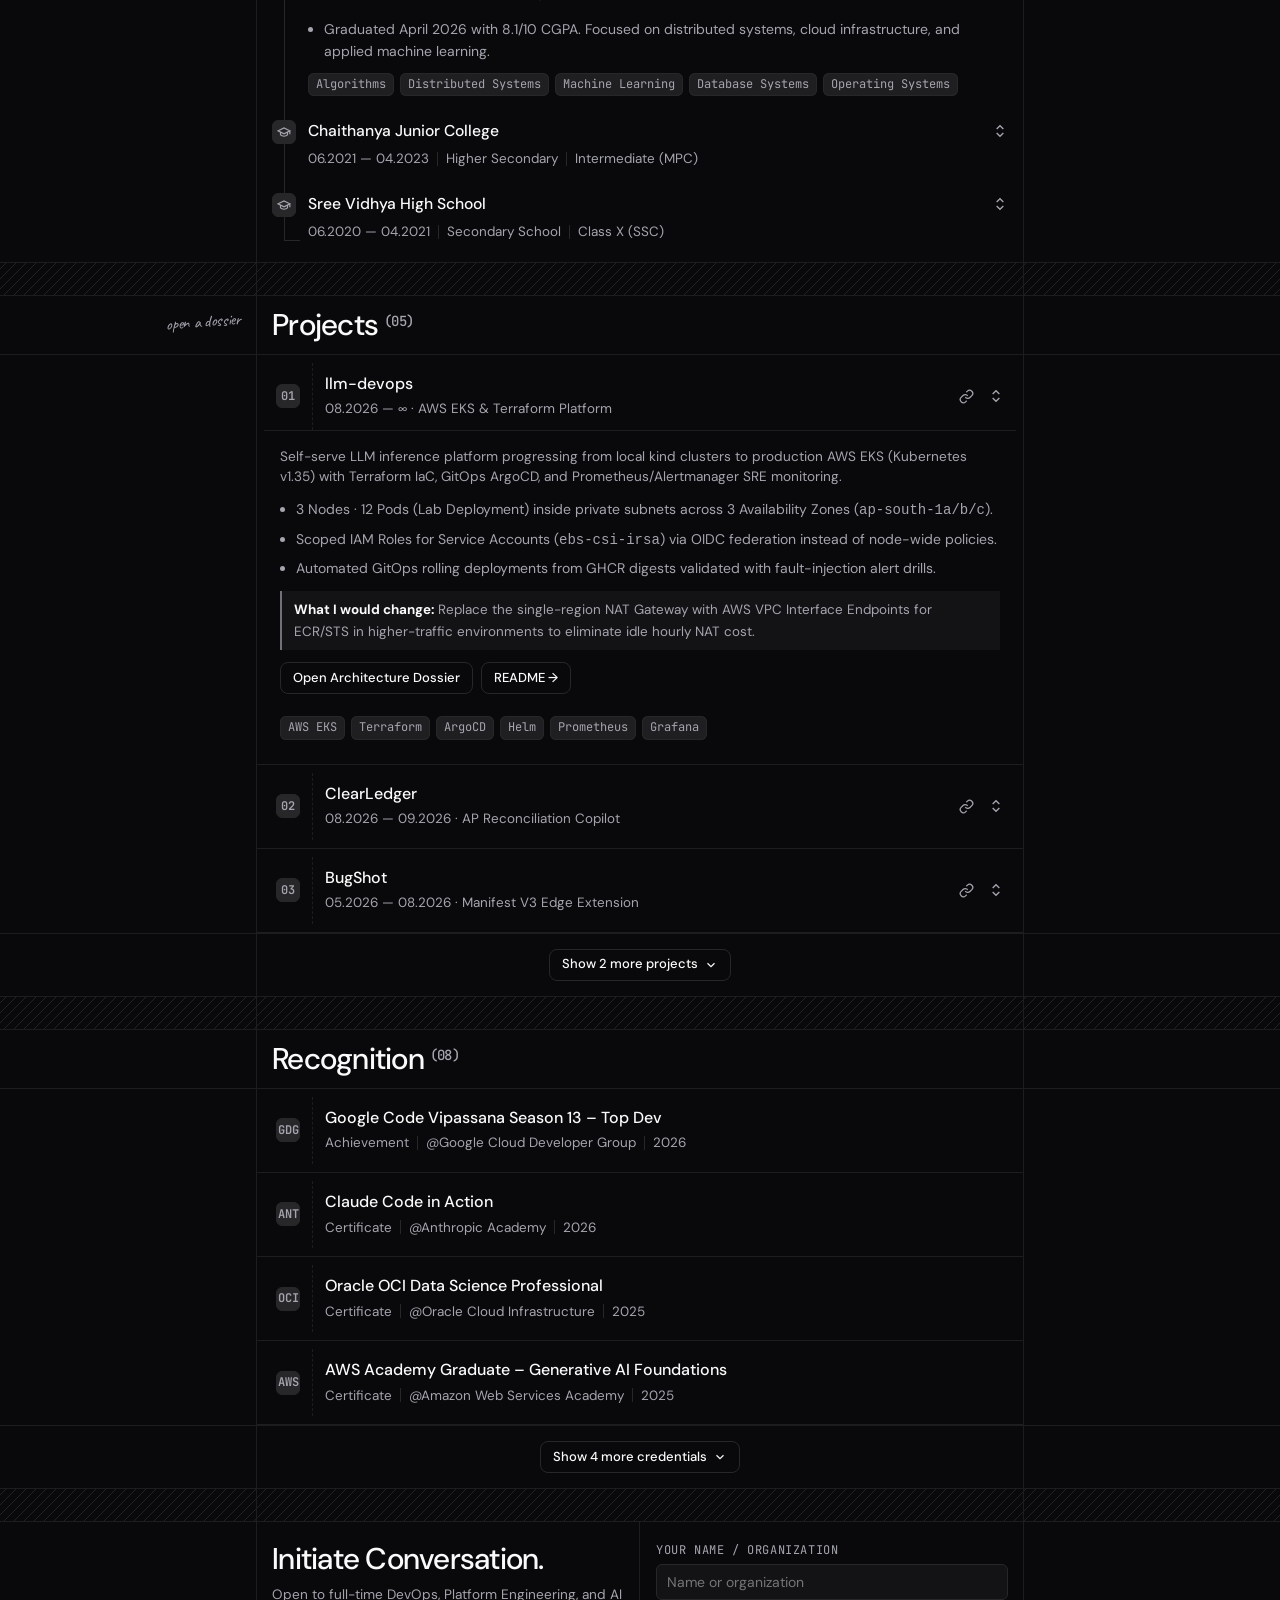
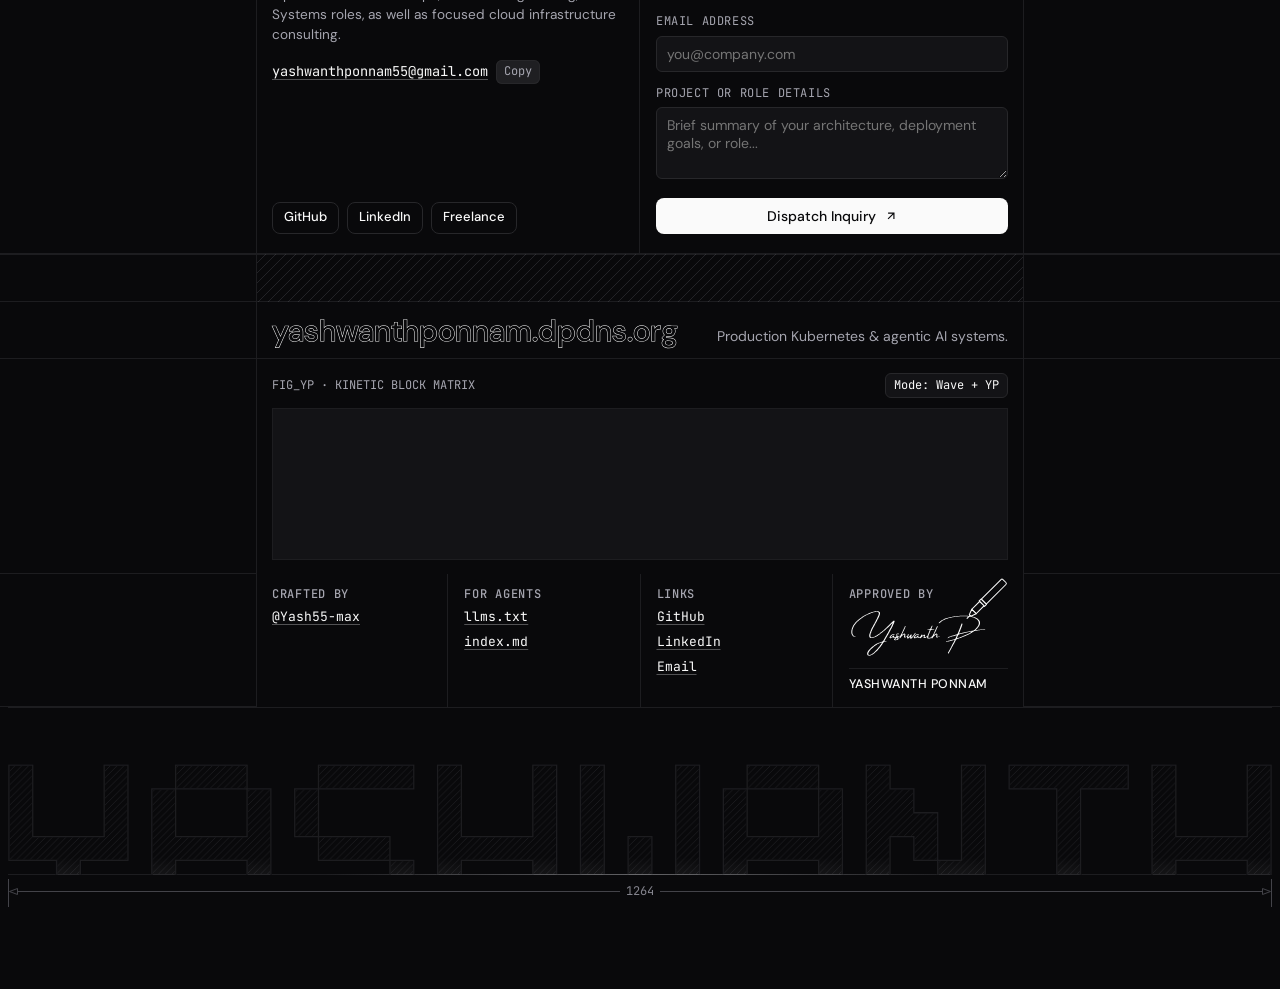
==== commit 2126f876: "feat: animate footer signature with technical drafting pen and scratch audio" ====
--- a/index.html
+++ b/index.html
@@ -2206,15 +2206,24 @@
       color: var(--muted-foreground);
     }
 
+    .cad-signature-btn {
+      display: inline-block;
+      width: 100%;
+      max-width: 168px;
+      padding: 2px 0;
+      border-radius: 4px;
+      text-align: left;
+      cursor: pointer;
+      color: var(--note-ink);
+    }
+    html[data-theme="dark"] .cad-signature-btn {
+      color: var(--foreground);
+    }
     .cad-signature-svg {
       width: 100%;
-      max-width: 164px;
       height: auto;
       display: block;
-      color: var(--note-ink);
-    }
-    html[data-theme="dark"] .cad-signature-svg {
-      color: var(--foreground);
+      overflow: visible;
     }
     .cad-field dd {
       flex: 1;
@@ -4110,9 +4119,50 @@
         <div class="cad-field">
           <dt>Approved by</dt>
           <dd style="justify-content:flex-end; gap:8px;">
-            <svg viewBox="0 0 875 269" fill="currentColor" class="cad-signature-svg" role="img" aria-label="Yashwanth Ponnam signature">
-              <path fill-rule="evenodd" d="M695.8 141.2Q694.0 140.0 691.5 140.0Q689.0 140.0 688.0 140.5Q687.0 141.0 683.8 141.0Q680.5 141.0 678.0 143.2Q675.5 145.5 673.8 148.8Q672.0 152.0 672.2 154.5Q672.5 157.0 673.5 158.0Q674.5 159.0 676.2 159.8Q678.0 160.5 681.8 160.5Q685.5 160.5 687.8 159.5Q690.0 158.5 692.2 156.5Q694.5 154.5 696.0 152.2Q697.5 150.0 698.0 148.5Q698.5 147.0 698.0 144.8Q697.5 142.5 695.8 141.2ZM692.5 144.2Q693.0 145.0 692.5 147.2Q692.0 149.5 689.0 152.8Q686.0 156.0 683.5 157.0Q681.0 158.0 680.0 157.8Q679.0 157.5 678.2 156.8Q677.5 156.0 677.5 154.8Q677.5 153.5 678.0 152.2Q678.5 151.0 679.8 149.2Q681.0 147.5 683.8 145.5Q686.5 143.5 688.0 143.2Q689.5 143.0 690.8 143.2Q692.0 143.5 692.5 144.2ZM860.5 148.0Q859.5 148.0 855.5 151.0Q851.5 154.0 850.5 154.5Q849.5 155.0 848.5 155.0Q847.5 155.0 847.0 154.5Q846.5 154.0 846.5 152.5Q846.5 151.0 847.0 150.5Q847.5 150.0 848.8 145.8Q850.0 141.5 849.2 140.8Q848.5 140.0 847.0 140.0Q845.5 140.0 838.8 144.0Q832.0 148.0 831.2 147.8Q830.5 147.5 831.0 146.5Q831.5 145.5 831.5 144.0Q831.5 142.5 829.0 142.2Q826.5 142.0 822.8 144.0Q819.0 146.0 816.2 148.0Q813.5 150.0 813.0 150.0Q812.5 150.0 812.0 149.5Q811.5 149.0 813.2 144.5Q815.0 140.0 814.2 139.0Q813.5 138.0 813.0 138.0Q812.5 138.0 811.2 139.2Q810.0 140.5 807.5 145.8Q805.0 151.0 802.8 153.0Q800.5 155.0 798.0 155.8Q795.5 156.5 794.8 155.8Q794.0 155.0 793.8 154.2Q793.5 153.5 794.2 151.2Q795.0 149.0 795.0 147.8Q795.0 146.5 794.2 146.0Q793.5 145.5 791.8 145.8Q790.0 146.0 784.5 150.8Q779.0 155.5 777.5 156.0Q776.0 156.5 775.5 155.8Q775.0 155.0 776.2 152.8Q777.5 150.5 780.2 147.5Q783.0 144.5 786.0 142.8Q789.0 141.0 790.0 141.0Q791.0 141.0 792.0 141.8Q793.0 142.5 794.5 142.2Q796.0 142.0 796.2 141.2Q796.5 140.5 795.2 138.8Q794.0 137.0 791.2 137.0Q788.5 137.0 784.2 139.2Q780.0 141.5 777.8 143.2Q775.5 145.0 773.5 147.5Q771.5 150.0 767.0 152.5Q762.5 155.0 761.2 155.2Q760.0 155.5 759.2 154.8Q758.5 154.0 760.0 150.5Q761.5 147.0 761.8 145.5Q762.0 144.0 761.5 143.0Q761.0 142.0 760.0 141.5Q759.0 141.0 757.2 141.0Q755.5 141.0 752.2 142.5Q749.0 144.0 747.2 145.2Q745.5 146.5 745.0 146.0Q744.5 145.5 745.0 144.5Q745.5 143.5 745.5 142.2Q745.5 141.0 745.0 140.5Q744.5 140.0 743.8 140.0Q743.0 140.0 742.0 140.8Q741.0 141.5 739.2 144.8Q737.5 148.0 736.8 148.8Q736.0 149.5 733.2 151.2Q730.5 153.0 727.0 154.2Q723.5 155.5 722.8 154.5Q722.0 153.5 723.8 149.2Q725.5 145.0 725.5 144.2Q725.5 143.5 725.0 142.8Q724.5 142.0 723.2 141.5Q722.0 141.0 720.5 141.0Q719.0 141.0 715.8 142.5Q712.5 144.0 710.8 145.2Q709.0 146.5 708.5 146.0Q708.0 145.5 708.5 143.2Q709.0 141.0 708.5 140.5Q708.0 140.0 707.2 140.0Q706.5 140.0 705.5 140.8Q704.5 141.5 700.0 149.8Q695.5 158.0 695.5 158.8Q695.5 159.5 696.0 160.0Q696.5 160.5 697.5 160.5Q698.5 160.5 699.5 160.0Q700.5 159.5 704.2 156.0Q708.0 152.5 713.0 149.2Q718.0 146.0 718.5 147.0Q719.0 148.0 718.0 150.2Q717.0 152.5 716.8 154.8Q716.5 157.0 717.0 158.0Q717.5 159.0 718.8 159.5Q720.0 160.0 722.2 159.8Q724.5 159.5 728.5 157.5Q732.5 155.5 732.8 156.0Q733.0 156.5 732.5 157.2Q732.0 158.0 732.0 158.8Q732.0 159.5 732.5 160.0Q733.0 160.5 734.0 160.5Q735.0 160.5 736.0 160.0Q737.0 159.5 742.8 154.5Q748.5 149.5 751.0 148.0Q753.5 146.5 754.2 146.5Q755.0 146.5 755.2 147.2Q755.5 148.0 754.5 150.2Q753.5 152.5 753.2 155.0Q753.0 157.5 753.5 158.2Q754.0 159.0 755.2 159.5Q756.5 160.0 758.8 159.8Q761.0 159.5 764.5 157.8Q768.0 156.0 768.5 157.2Q769.0 158.5 770.0 159.5Q771.0 160.5 773.8 160.5Q776.5 160.5 779.2 159.5Q782.0 158.5 785.2 156.0Q788.5 153.5 789.2 155.8Q790.0 158.0 791.0 158.8Q792.0 159.5 794.8 159.5Q797.5 159.5 799.0 159.0Q800.5 158.5 801.0 160.0Q801.5 161.5 803.0 161.5Q804.5 161.5 805.5 161.0Q806.5 160.5 809.2 158.0Q812.0 155.5 817.0 152.0Q822.0 148.5 822.5 148.5Q823.0 148.5 823.2 149.2Q823.5 150.0 821.2 153.5Q819.0 157.0 819.0 158.2Q819.0 159.5 819.8 160.0Q820.5 160.5 821.2 160.5Q822.0 160.5 823.8 159.5Q825.5 158.5 830.2 154.5Q835.0 150.5 838.2 148.2Q841.5 146.0 842.2 146.2Q843.0 146.5 841.8 150.5Q840.5 154.5 840.5 156.0Q840.5 157.5 841.2 158.5Q842.0 159.5 844.2 159.5Q846.5 159.5 850.2 158.0Q854.0 156.5 855.5 155.5Q857.0 154.5 859.2 152.2Q861.5 150.0 861.5 149.0Q861.5 148.0 860.5 148.0ZM366.2 130.8Q365.5 130.5 363.2 132.2Q361.0 134.0 354.2 143.0Q347.5 152.0 345.5 154.0Q343.5 156.0 342.8 155.5Q342.0 155.0 343.2 149.5Q344.5 144.0 344.5 142.5Q344.5 141.0 343.8 140.5Q343.0 140.0 341.8 140.0Q340.5 140.0 339.8 140.5Q339.0 141.0 333.5 147.5Q328.0 154.0 327.2 154.5Q326.5 155.0 325.8 154.8Q325.0 154.5 325.2 152.2Q325.5 150.0 327.0 145.0Q328.5 140.0 328.2 139.0Q328.0 138.0 327.2 137.5Q326.5 137.0 325.2 137.8Q324.0 138.5 323.0 140.8Q322.0 143.0 321.5 145.2Q321.0 147.5 320.2 148.2Q319.5 149.0 316.0 150.8Q312.5 152.5 311.0 152.8Q309.5 153.0 308.8 152.2Q308.0 151.5 308.2 149.2Q308.5 147.0 309.0 146.0Q309.5 145.0 309.5 141.8Q309.5 138.5 308.8 137.2Q308.0 136.0 307.0 135.5Q306.0 135.0 304.0 135.0Q302.0 135.0 297.5 138.0Q293.0 141.0 292.2 140.8Q291.5 140.5 291.5 139.5Q291.5 138.5 295.5 131.0Q299.5 123.5 305.5 109.8Q311.5 96.0 311.2 95.0Q311.0 94.0 309.8 94.0Q308.5 94.0 307.2 95.2Q306.0 96.5 306.0 97.2Q306.0 98.0 305.0 99.5Q304.0 101.0 300.0 110.2Q296.0 119.5 295.0 121.0Q294.0 122.5 293.0 125.2Q292.0 128.0 287.8 136.5Q283.5 145.0 276.2 147.8Q269.0 150.5 268.5 150.2Q268.0 150.0 267.2 149.0Q266.5 148.0 265.5 145.2Q264.5 142.5 264.5 141.2Q264.5 140.0 265.0 139.0Q265.5 138.0 266.2 137.2Q267.0 136.5 267.8 136.5Q268.5 136.5 270.0 137.8Q271.5 139.0 272.8 139.2Q274.0 139.5 274.5 138.5Q275.0 137.5 274.0 136.2Q273.0 135.0 272.0 134.5Q271.0 134.0 268.2 134.0Q265.5 134.0 264.2 134.5Q263.0 135.0 261.5 137.0Q260.0 139.0 260.0 141.8Q260.0 144.5 260.8 146.0Q261.5 147.5 261.2 148.2Q261.0 149.0 257.8 152.0Q254.5 155.0 252.2 155.8Q250.0 156.5 248.8 155.8Q247.5 155.0 247.5 153.5Q247.5 152.0 248.2 149.8Q249.0 147.5 248.8 146.8Q248.5 146.0 247.0 145.8Q245.5 145.5 244.0 146.2Q242.5 147.0 238.8 150.5Q235.0 154.0 233.5 155.0Q232.0 156.0 230.8 156.2Q229.5 156.5 229.2 155.5Q229.0 154.5 230.5 152.0Q232.0 149.5 235.8 146.0Q239.5 142.5 241.0 141.8Q242.5 141.0 243.8 141.0Q245.0 141.0 246.0 141.8Q247.0 142.5 248.0 142.5Q249.0 142.5 249.5 142.0Q250.0 141.5 249.8 140.0Q249.5 138.5 248.5 137.8Q247.5 137.0 245.0 137.0Q242.5 137.0 241.8 137.5Q241.0 138.0 240.2 138.0Q239.5 138.0 236.2 140.0Q233.0 142.0 230.0 144.8Q227.0 147.5 225.0 150.8Q223.0 154.0 222.8 156.0Q222.5 158.0 223.8 159.2Q225.0 160.5 227.5 160.5Q230.0 160.5 233.2 159.2Q236.5 158.0 238.5 156.2Q240.5 154.5 241.5 154.2Q242.5 154.0 242.8 155.5Q243.0 157.0 244.5 158.2Q246.0 159.5 248.5 159.5Q251.0 159.5 251.8 159.0Q252.5 158.5 253.2 158.8Q254.0 159.0 253.8 159.5Q253.5 160.0 253.0 160.0Q252.5 160.0 250.8 161.5Q249.0 163.0 248.0 164.8Q247.0 166.5 247.0 167.2Q247.0 168.0 247.8 169.2Q248.5 170.5 250.2 171.2Q252.0 172.0 254.8 172.0Q257.5 172.0 261.2 171.2Q265.0 170.5 267.5 169.2Q270.0 168.0 271.0 166.8Q272.0 165.5 272.2 163.8Q272.5 162.0 271.5 159.2Q270.5 156.5 270.8 155.0Q271.0 153.5 273.8 152.0Q276.5 150.5 278.8 149.8Q281.0 149.0 281.2 149.2Q281.5 149.5 279.2 154.2Q277.0 159.0 277.0 160.0Q277.0 161.0 278.5 161.2Q280.0 161.5 281.2 160.5Q282.5 159.5 285.0 156.0Q287.5 152.5 291.5 148.5Q295.5 144.5 299.2 142.0Q303.0 139.5 303.5 140.0Q304.0 140.5 304.0 142.5Q304.0 144.5 303.5 145.8Q303.0 147.0 302.5 150.5Q302.0 154.0 302.8 155.2Q303.5 156.5 304.0 156.8Q304.5 157.0 307.5 156.8Q310.5 156.5 314.8 154.5Q319.0 152.5 319.2 152.8Q319.5 153.0 319.2 156.2Q319.0 159.5 319.8 160.5Q320.5 161.5 322.0 162.0Q323.5 162.5 325.8 161.5Q328.0 160.5 331.5 157.0Q335.0 153.5 335.5 154.0Q336.0 154.5 335.8 156.2Q335.5 158.0 335.8 159.8Q336.0 161.5 337.0 162.5Q338.0 163.5 339.2 163.5Q340.5 163.5 342.5 162.5Q344.5 161.5 347.8 158.2Q351.0 155.0 354.8 150.2Q358.5 145.5 362.5 139.5Q366.5 133.5 366.8 132.2Q367.0 131.0 366.2 130.8ZM266.2 161.2Q266.5 163.5 265.2 165.0Q264.0 166.5 261.8 167.2Q259.5 168.0 256.5 168.0Q253.5 168.0 252.8 167.2Q252.0 166.5 252.8 165.5Q253.5 164.5 257.8 161.5Q262.0 158.5 263.2 158.0Q264.5 157.5 265.2 158.2Q266.0 159.0 266.2 161.2ZM487.8 94.5Q487.5 94.0 486.5 94.0Q485.5 94.0 484.2 94.8Q483.0 95.5 482.5 97.2Q482.0 99.0 481.0 100.5Q480.0 102.0 478.0 107.0Q476.0 112.0 475.5 112.5Q475.0 113.0 467.0 130.2Q459.0 147.5 455.5 150.8Q452.0 154.0 448.5 156.0Q445.0 158.0 444.2 158.0Q443.5 158.0 442.8 158.5Q442.0 159.0 439.8 158.8Q437.5 158.5 436.5 157.5Q435.5 156.5 435.5 154.0Q435.5 151.5 436.5 148.0Q437.5 144.5 440.0 138.2Q442.5 132.0 443.0 131.5Q443.5 131.0 443.5 130.2Q443.5 129.5 444.0 129.0Q444.5 128.5 446.0 124.2Q447.5 120.0 448.0 119.5Q448.5 119.0 449.0 117.0Q449.5 115.0 450.8 113.8Q452.0 112.5 459.8 112.5Q467.5 112.5 468.2 112.0Q469.0 111.5 468.8 111.0Q468.5 110.5 467.8 110.2Q467.0 110.0 460.5 110.0Q454.0 110.0 453.5 109.5Q453.0 109.0 455.2 102.8Q457.5 96.5 458.0 96.0Q458.5 95.5 458.5 93.8Q458.5 92.0 457.8 91.5Q457.0 91.0 456.0 91.5Q455.0 92.0 451.5 99.5Q448.0 107.0 446.8 108.5Q445.5 110.0 439.0 110.0Q432.5 110.0 431.8 110.5Q431.0 111.0 431.0 111.5Q431.0 112.0 432.8 112.5Q434.5 113.0 434.8 112.8Q435.0 112.5 439.0 112.5Q443.0 112.5 443.5 113.0Q444.0 113.5 444.0 114.5Q444.0 115.5 443.0 117.2Q442.0 119.0 439.5 125.8Q437.0 132.5 436.5 133.0Q436.0 133.5 433.5 140.5Q431.0 147.5 428.2 149.8Q425.5 152.0 421.0 153.8Q416.5 155.5 416.0 155.0Q415.5 154.5 415.5 153.5Q415.5 152.5 417.0 149.5Q418.5 146.5 418.5 144.8Q418.5 143.0 417.0 142.0Q415.5 141.0 413.8 141.0Q412.0 141.0 407.0 143.8Q402.0 146.5 401.8 145.2Q401.5 144.0 402.0 143.2Q402.5 142.5 402.5 141.8Q402.5 141.0 402.0 140.5Q401.5 140.0 400.8 140.0Q400.0 140.0 398.5 141.2Q397.0 142.5 394.5 147.0Q392.0 151.5 389.0 153.8Q386.0 156.0 384.5 156.2Q383.0 156.5 382.0 155.8Q381.0 155.0 381.0 153.8Q381.0 152.5 381.8 149.8Q382.5 147.0 381.8 146.2Q381.0 145.5 380.0 145.5Q379.0 145.5 377.5 146.2Q376.0 147.0 372.2 150.5Q368.5 154.0 367.0 155.0Q365.5 156.0 364.2 156.2Q363.0 156.5 362.8 155.5Q362.5 154.5 364.0 152.0Q365.5 149.5 368.2 146.8Q371.0 144.0 373.8 142.5Q376.5 141.0 377.5 141.0Q378.5 141.0 379.5 141.8Q380.5 142.5 381.5 142.5Q382.5 142.5 383.0 142.0Q383.5 141.5 383.5 140.5Q383.5 139.5 382.2 138.2Q381.0 137.0 378.2 137.0Q375.5 137.0 371.0 139.5Q366.5 142.0 363.8 144.5Q361.0 147.0 358.8 150.5Q356.5 154.0 356.2 156.0Q356.0 158.0 357.2 159.2Q358.5 160.5 361.2 160.5Q364.0 160.5 367.0 159.2Q370.0 158.0 372.0 156.2Q374.0 154.5 374.8 154.2Q375.5 154.0 376.2 155.8Q377.0 157.5 378.2 158.5Q379.5 159.5 382.0 159.5Q384.5 159.5 386.2 159.0Q388.0 158.5 388.8 159.5Q389.5 160.5 390.5 160.5Q391.5 160.5 393.2 159.5Q395.0 158.5 400.8 153.5Q406.5 148.5 408.2 147.5Q410.0 146.5 410.8 146.5Q411.5 146.5 411.8 147.5Q412.0 148.5 411.0 150.8Q410.0 153.0 410.0 155.5Q410.0 158.0 410.8 158.8Q411.5 159.5 412.2 159.8Q413.0 160.0 415.5 159.8Q418.0 159.5 423.2 156.8Q428.5 154.0 429.2 156.8Q430.0 159.5 431.0 160.5Q432.0 161.5 434.8 162.2Q437.5 163.0 437.8 162.8Q438.0 162.5 440.8 162.5Q443.5 162.5 446.8 161.0Q450.0 159.5 451.5 158.2Q453.0 157.0 453.5 157.2Q454.0 157.5 453.8 159.0Q453.5 160.5 454.0 161.0Q454.5 161.5 455.5 161.5Q456.5 161.5 458.0 160.2Q459.5 159.0 461.8 155.8Q464.0 152.5 468.0 148.5Q472.0 144.5 475.5 142.0Q479.0 139.5 479.8 140.0Q480.5 140.5 480.2 143.8Q480.0 147.0 479.5 148.0Q479.0 149.0 479.2 152.5Q479.5 156.0 480.2 156.5Q481.0 157.0 483.0 157.0Q485.0 157.0 487.5 156.2Q490.0 155.5 494.0 153.2Q498.0 151.0 499.2 149.8Q500.5 148.5 499.0 148.2Q497.5 148.0 493.2 150.2Q489.0 152.5 487.5 152.8Q486.0 153.0 485.2 152.2Q484.5 151.5 484.5 150.5Q484.5 149.5 485.5 145.0Q486.5 140.5 485.5 138.2Q484.5 136.0 483.5 135.5Q482.5 135.0 480.5 135.0Q478.5 135.0 474.0 138.0Q469.5 141.0 468.5 140.5Q467.5 140.0 473.5 128.0Q479.5 116.0 480.0 114.2Q480.5 112.5 483.0 107.5Q485.5 102.5 486.8 98.8Q488.0 95.0 487.8 94.5ZM777.5 110.2Q776.0 109.5 767.2 109.8Q758.5 110.0 755.2 110.5Q752.0 111.0 751.8 110.8Q751.5 110.5 751.2 110.8Q751.0 111.0 745.8 111.0Q740.5 111.0 737.8 111.5Q735.0 112.0 732.0 112.0Q729.0 112.0 727.0 112.5Q725.0 113.0 722.2 113.0Q719.5 113.0 714.2 114.0Q709.0 115.0 707.0 115.0Q705.0 115.0 703.5 115.5Q702.0 116.0 700.0 116.0Q698.0 116.0 697.8 115.2Q697.5 114.5 704.0 107.5Q710.5 100.5 712.5 97.8Q714.5 95.0 716.5 91.0Q718.5 87.0 719.5 82.5Q720.5 78.0 720.2 76.5Q720.0 75.0 720.2 74.8Q720.5 74.5 720.0 73.2Q719.5 72.0 719.8 71.8Q720.0 71.5 718.8 68.2Q717.5 65.0 716.0 62.8Q714.5 60.5 711.2 57.2Q708.0 54.0 705.0 52.0Q702.0 50.0 698.2 48.5Q694.5 47.0 694.0 46.5Q693.5 46.0 689.2 44.5Q685.0 43.0 682.2 42.5Q679.5 42.0 678.8 41.5Q678.0 41.0 676.8 41.0Q675.5 41.0 671.8 40.0Q668.0 39.0 667.8 39.2Q667.5 39.5 665.5 39.2Q663.5 39.0 662.2 38.5Q661.0 38.0 660.8 38.2Q660.5 38.5 655.8 37.8Q651.0 37.0 650.8 37.2Q650.5 37.5 650.2 37.2Q650.0 37.0 644.8 37.0Q639.5 37.0 639.2 36.8Q639.0 36.5 638.8 36.8Q638.5 37.0 632.8 37.0Q627.0 37.0 626.8 36.8Q626.5 36.5 626.2 36.8Q626.0 37.0 615.8 37.2Q605.5 37.5 590.8 39.2Q576.0 41.0 569.2 42.5Q562.5 44.0 561.2 44.0Q560.0 44.0 556.8 45.0Q553.5 46.0 552.2 46.0Q551.0 46.0 550.2 46.5Q549.5 47.0 548.2 47.0Q547.0 47.0 546.2 47.5Q545.5 48.0 544.5 48.0Q543.5 48.0 542.8 48.5Q542.0 49.0 541.0 49.0Q540.0 49.0 539.2 49.5Q538.5 50.0 533.2 51.5Q528.0 53.0 521.2 56.0Q514.5 59.0 513.2 60.0Q512.0 61.0 509.8 62.0Q507.5 63.0 502.8 66.5Q498.0 70.0 495.5 73.2Q493.0 76.5 493.0 77.5Q493.0 78.5 494.8 78.8Q496.5 79.0 500.8 74.8Q505.0 70.5 507.5 69.0Q510.0 67.5 511.0 66.5Q512.0 65.5 512.5 65.5Q513.0 65.5 514.2 64.5Q515.5 63.5 516.0 63.5Q516.5 63.5 517.8 62.5Q519.0 61.5 523.0 59.5Q527.0 57.5 527.8 57.5Q528.5 57.5 530.8 56.2Q533.0 55.0 533.8 55.0Q534.5 55.0 535.8 54.2Q537.0 53.5 540.2 52.5Q543.5 51.5 550.0 50.0Q556.5 48.5 557.5 48.0Q558.5 47.5 560.0 47.5Q561.5 47.5 562.5 47.0Q563.5 46.5 565.0 46.5Q566.5 46.5 567.5 46.0Q568.5 45.5 570.0 45.5Q571.5 45.5 576.0 44.5Q580.5 43.5 586.0 43.0Q591.5 42.5 593.0 42.0Q594.5 41.5 598.2 41.5Q602.0 41.5 609.2 40.8Q616.5 40.0 633.8 40.2Q651.0 40.5 652.2 41.0Q653.5 41.5 653.8 41.2Q654.0 41.0 657.8 41.8Q661.5 42.5 663.8 42.5Q666.0 42.5 672.8 44.0Q679.5 45.5 680.2 46.0Q681.0 46.5 684.8 47.5Q688.5 48.5 694.8 52.0Q701.0 55.5 705.0 59.5Q709.0 63.5 711.0 67.8Q713.0 72.0 713.2 74.2Q713.5 76.5 713.2 79.5Q713.0 82.5 712.0 85.5Q711.0 88.5 709.5 91.2Q708.0 94.0 705.0 98.0Q702.0 102.0 697.0 107.0Q692.0 112.0 688.0 115.0Q684.0 118.0 680.2 119.0Q676.5 120.0 674.8 120.0Q673.0 120.0 671.8 120.5Q670.5 121.0 666.2 121.5Q662.0 122.0 661.0 122.5Q660.0 123.0 658.5 123.0Q657.0 123.0 653.8 124.0Q650.5 125.0 646.8 125.5Q643.0 126.0 642.2 126.5Q641.5 127.0 640.2 127.0Q639.0 127.0 623.8 131.0Q608.5 135.0 607.0 135.0Q605.5 135.0 605.2 134.8Q605.0 134.5 605.2 133.0Q605.5 131.5 606.5 129.8Q607.5 128.0 608.0 126.0Q608.5 124.0 609.0 123.5Q609.5 123.0 609.5 122.2Q609.5 121.5 610.0 121.0Q610.5 120.5 613.5 112.2Q616.5 104.0 617.0 103.5Q617.5 103.0 617.5 102.2Q617.5 101.5 620.5 93.2Q623.5 85.0 623.8 83.2Q624.0 81.5 623.8 80.5Q623.5 79.5 622.8 79.0Q622.0 78.5 620.8 78.8Q619.5 79.0 618.8 79.8Q618.0 80.5 618.0 81.2Q618.0 82.0 617.0 83.8Q616.0 85.5 615.5 87.8Q615.0 90.0 614.5 90.5Q614.0 91.0 613.0 94.5Q612.0 98.0 611.5 98.5Q611.0 99.0 611.0 100.0Q611.0 101.0 610.5 101.5Q610.0 102.0 609.0 105.5Q608.0 109.0 606.0 113.0Q604.0 117.0 604.0 117.8Q604.0 118.5 603.5 119.0Q603.0 119.5 602.0 122.8Q601.0 126.0 600.0 127.5Q599.0 129.0 599.0 129.8Q599.0 130.5 598.5 131.0Q598.0 131.5 597.5 133.2Q597.0 135.0 596.0 136.2Q595.0 137.5 592.8 138.8Q590.5 140.0 589.5 140.0Q588.5 140.0 588.0 140.5Q587.5 141.0 586.2 141.0Q585.0 141.0 582.8 142.0Q580.5 143.0 579.5 143.0Q578.5 143.0 574.5 144.5Q570.5 146.0 569.5 146.0Q568.5 146.0 567.8 146.5Q567.0 147.0 564.5 147.5Q562.0 148.0 542.8 155.0Q523.5 162.0 517.8 165.5Q512.0 169.0 510.5 170.5Q509.0 172.0 508.2 174.0Q507.5 176.0 507.8 177.0Q508.0 178.0 508.8 178.8Q509.5 179.5 512.2 180.5Q515.0 181.5 519.8 181.5Q524.5 181.5 526.5 181.0Q528.5 180.5 528.8 180.8Q529.0 181.0 531.5 180.8Q534.0 180.5 538.8 179.5Q543.5 178.5 545.0 178.5Q546.5 178.5 547.5 178.0Q548.5 177.5 552.0 177.0Q555.5 176.5 556.5 176.0Q557.5 175.5 566.5 173.5Q575.5 171.5 576.2 171.0Q577.0 170.5 578.5 170.8Q580.0 171.0 572.0 187.2Q564.0 203.5 553.8 222.0Q543.5 240.5 543.2 242.0Q543.0 243.5 543.8 244.2Q544.5 245.0 546.0 244.8Q547.5 244.5 549.5 240.5Q551.5 236.5 552.5 235.2Q553.5 234.0 554.0 232.5Q554.5 231.0 556.5 227.8Q558.5 224.5 558.5 224.0Q558.5 223.5 559.5 222.2Q560.5 221.0 561.0 219.5Q561.5 218.0 563.5 214.8Q565.5 211.5 565.5 211.0Q565.5 210.5 566.5 209.2Q567.5 208.0 567.5 207.5Q567.5 207.0 570.0 203.0Q572.5 199.0 574.5 194.8Q576.5 190.5 577.5 189.2Q578.5 188.0 582.5 179.8Q586.5 171.5 588.5 169.2Q590.5 167.0 593.2 165.8Q596.0 164.5 598.2 164.0Q600.5 163.5 601.8 162.8Q603.0 162.0 610.2 159.8Q617.5 157.5 618.0 157.0Q618.5 156.5 622.8 155.0Q627.0 153.5 627.5 153.0Q628.0 152.5 628.8 152.5Q629.5 152.5 631.2 151.5Q633.0 150.5 633.8 150.5Q634.5 150.5 635.0 150.0Q635.5 149.5 642.8 146.5Q650.0 143.5 657.0 140.0Q664.0 136.5 666.2 135.0Q668.5 133.5 669.0 133.5Q669.5 133.5 680.0 127.0Q690.5 120.5 699.5 119.0Q708.5 117.5 710.5 117.5Q712.5 117.5 714.0 117.0Q715.5 116.5 715.8 116.8Q716.0 117.0 720.2 116.2Q724.5 115.5 727.2 115.5Q730.0 115.5 731.8 115.0Q733.5 114.5 733.8 114.8Q734.0 115.0 746.2 113.8Q758.5 112.5 758.8 112.8Q759.0 113.0 759.2 112.8Q759.5 112.5 769.0 112.5Q778.5 112.5 778.8 111.8Q779.0 111.0 777.5 110.2ZM590.8 148.5Q590.0 152.0 587.5 157.0Q585.0 162.0 583.5 163.5Q582.0 165.0 572.0 168.0Q562.0 171.0 548.5 174.0Q535.0 177.0 532.8 177.0Q530.5 177.0 528.8 177.5Q527.0 178.0 522.8 178.0Q518.5 178.0 517.5 177.8Q516.5 177.5 515.8 176.8Q515.0 176.0 515.2 174.8Q515.5 173.5 517.5 171.8Q519.5 170.0 526.5 166.2Q533.5 162.5 535.5 162.0Q537.5 161.5 543.2 159.0Q549.0 156.5 549.8 156.5Q550.5 156.5 559.8 153.2Q569.0 150.0 570.8 149.8Q572.5 149.5 574.8 148.5Q577.0 147.5 581.2 146.5Q585.5 145.5 586.2 145.0Q587.0 144.5 588.8 144.2Q590.5 144.0 591.0 144.5Q591.5 145.0 590.8 148.5ZM673.0 124.8Q672.5 125.5 666.5 129.2Q660.5 133.0 651.5 137.5Q642.5 142.0 638.5 143.5Q634.5 145.0 633.0 146.0Q631.5 147.0 629.5 147.5Q627.5 148.0 626.0 149.0Q624.5 150.0 623.8 150.0Q623.0 150.0 621.2 151.0Q619.5 152.0 618.8 152.0Q618.0 152.0 616.2 153.0Q614.5 154.0 612.5 154.5Q610.5 155.0 610.0 155.5Q609.5 156.0 608.8 156.0Q608.0 156.0 602.8 158.0Q597.5 160.0 596.5 160.0Q595.5 160.0 594.8 160.5Q594.0 161.0 593.5 160.5Q593.0 160.0 593.0 159.2Q593.0 158.5 595.2 154.2Q597.5 150.0 597.5 149.2Q597.5 148.5 598.5 146.5Q599.5 144.5 601.2 142.5Q603.0 140.5 604.0 140.0Q605.0 139.5 609.8 138.5Q614.5 137.5 627.0 134.0Q639.5 130.5 643.0 130.0Q646.5 129.5 647.5 129.0Q648.5 128.5 649.8 128.5Q651.0 128.5 654.5 127.5Q658.0 126.5 659.2 126.5Q660.5 126.5 666.0 125.0Q671.5 123.5 672.5 123.8Q673.5 124.0 673.0 124.8ZM153.2 12.0Q148.5 12.0 145.0 12.5Q141.5 13.0 135.0 14.5Q128.5 16.0 127.8 16.5Q127.0 17.0 123.2 18.0Q119.5 19.0 119.0 19.5Q118.5 20.0 117.8 20.0Q117.0 20.0 116.5 20.5Q116.0 21.0 115.2 21.0Q114.5 21.0 114.0 21.5Q113.5 22.0 107.2 24.5Q101.0 27.0 94.8 30.5Q88.5 34.0 87.0 34.5Q85.5 35.0 76.8 40.5Q68.0 46.0 57.0 54.5Q46.0 63.0 40.5 68.5Q35.0 74.0 32.0 77.8Q29.0 81.5 26.0 86.0Q23.0 90.5 20.5 95.5Q18.0 100.5 16.5 104.5Q15.0 108.5 13.8 114.8Q12.5 121.0 12.8 127.2Q13.0 133.5 14.0 136.8Q15.0 140.0 16.2 142.2Q17.5 144.5 19.8 147.0Q22.0 149.5 25.2 151.5Q28.5 153.5 29.8 153.8Q31.0 154.0 33.8 153.8Q36.5 153.5 36.5 152.8Q36.5 152.0 33.0 151.0Q29.5 150.0 26.5 147.2Q23.5 144.5 21.5 140.8Q19.5 137.0 18.8 132.5Q18.0 128.0 18.2 123.0Q18.5 118.0 20.0 112.2Q21.5 106.5 24.5 100.0Q27.5 93.5 31.8 87.2Q36.0 81.0 38.2 78.2Q40.5 75.5 48.2 68.2Q56.0 61.0 62.8 55.8Q69.5 50.5 80.5 43.5Q91.5 36.5 100.5 32.0Q109.5 27.5 117.0 24.5Q124.5 21.5 125.2 21.5Q126.0 21.5 129.8 20.0Q133.5 18.5 139.2 17.5Q145.0 16.5 146.2 16.0Q147.5 15.5 151.5 15.5Q155.5 15.5 157.5 16.0Q159.5 16.5 160.8 17.2Q162.0 18.0 163.0 19.8Q164.0 21.5 163.8 25.0Q163.5 28.5 159.8 38.0Q156.0 47.5 152.5 54.5Q149.0 61.5 147.0 64.8Q145.0 68.0 145.0 68.5Q145.0 69.0 136.5 84.2Q128.0 99.5 123.0 110.0Q118.0 120.5 118.0 121.2Q118.0 122.0 115.5 128.2Q113.0 134.5 112.0 138.5Q111.0 142.5 111.0 146.5Q111.0 150.5 111.5 152.0Q112.0 153.5 113.5 155.5Q115.0 157.5 117.2 158.5Q119.5 159.5 124.0 159.5Q128.5 159.5 131.0 159.0Q133.5 158.5 137.8 157.0Q142.0 155.5 149.5 151.5Q157.0 147.5 163.5 143.0Q170.0 138.5 182.5 128.5Q195.0 118.5 207.2 107.5Q219.5 96.5 228.8 87.2Q238.0 78.0 238.8 78.2Q239.5 78.5 238.2 81.8Q237.0 85.0 231.5 96.0Q226.0 107.0 224.0 110.2Q222.0 113.5 221.5 115.0Q221.0 116.5 212.5 131.8Q204.0 147.0 203.0 148.2Q202.0 149.5 201.0 151.8Q200.0 154.0 199.0 155.2Q198.0 156.5 198.0 157.0Q198.0 157.5 197.0 158.8Q196.0 160.0 196.0 160.5Q196.0 161.0 192.0 167.5Q188.0 174.0 186.0 176.0Q184.0 178.0 182.2 179.0Q180.5 180.0 171.5 183.0Q162.5 186.0 152.0 191.5Q141.5 197.0 132.5 203.8Q123.5 210.5 119.5 214.2Q115.5 218.0 111.8 222.2Q108.0 226.5 104.5 232.5Q101.0 238.5 100.2 241.5Q99.5 244.5 99.8 247.8Q100.0 251.0 101.5 252.8Q103.0 254.5 105.2 255.5Q107.5 256.5 111.5 256.5Q115.5 256.5 116.5 256.0Q117.5 255.5 118.5 255.5Q119.5 255.5 120.0 255.0Q120.5 254.5 121.2 254.5Q122.0 254.5 122.5 254.0Q123.0 253.5 124.8 253.0Q126.5 252.5 132.0 249.0Q137.5 245.5 140.2 243.2Q143.0 241.0 154.0 229.5Q165.0 218.0 172.8 208.0Q180.5 198.0 186.0 189.8Q191.5 181.5 194.0 180.2Q196.5 179.0 201.5 178.8Q206.5 178.5 206.8 178.2Q207.0 178.0 206.5 177.0Q206.0 176.0 201.5 176.2Q197.0 176.5 196.2 176.0Q195.5 175.5 195.5 174.5Q195.5 173.5 197.5 170.8Q199.5 168.0 199.5 167.5Q199.5 167.0 207.5 153.5Q215.5 140.0 215.5 139.5Q215.5 139.0 224.5 123.0Q233.5 107.0 237.0 100.0Q240.5 93.0 241.5 90.2Q242.5 87.5 243.0 87.0Q243.5 86.5 247.0 78.0Q250.5 69.5 250.5 67.5Q250.5 65.5 249.8 64.8Q249.0 64.0 247.0 64.0Q245.0 64.0 244.0 64.5Q243.0 65.0 224.0 84.0Q205.0 103.0 193.5 113.0Q182.0 123.0 173.0 130.0Q164.0 137.0 156.5 142.0Q149.0 147.0 144.5 149.5Q140.0 152.0 134.0 154.0Q128.0 156.0 124.8 155.8Q121.5 155.5 120.0 154.0Q118.5 152.5 118.2 151.8Q118.0 151.0 117.8 146.8Q117.5 142.5 119.0 137.2Q120.5 132.0 122.5 127.2Q124.5 122.5 124.5 121.8Q124.5 121.0 128.5 112.5Q132.5 104.0 144.5 82.2Q156.5 60.5 160.0 52.8Q163.5 45.0 164.5 43.5Q165.5 42.0 167.5 36.5Q169.5 31.0 169.5 30.0Q169.5 29.0 170.0 28.0Q170.5 27.0 170.5 23.8Q170.5 20.5 170.0 19.2Q169.5 18.0 167.8 16.2Q166.0 14.5 162.0 13.2Q158.0 12.0 153.2 12.0ZM180.0 187.0Q179.0 189.0 170.5 200.5Q162.0 212.0 155.0 220.0Q148.0 228.0 142.0 234.0Q136.0 240.0 130.5 244.0Q125.0 248.0 121.0 250.0Q117.0 252.0 113.8 252.5Q110.5 253.0 109.0 252.0Q107.5 251.0 106.8 249.5Q106.0 248.0 106.0 246.0Q106.0 244.0 107.2 240.5Q108.5 237.0 109.5 235.2Q110.5 233.5 114.0 229.0Q117.5 224.5 124.2 218.0Q131.0 211.5 138.2 206.0Q145.5 200.5 152.2 196.5Q159.0 192.5 166.8 189.0Q174.5 185.5 175.2 185.5Q176.0 185.5 177.5 184.8Q179.0 184.0 180.0 184.5Q181.0 185.0 180.0 187.0Z"/>
-            </svg>
+            <button id="cadSignatureBtn" type="button" class="cad-signature-btn" title="Click to sign again" aria-label="Yashwanth Ponnam signature — click to replay signing animation">
+              <svg id="cadSignatureSvg" viewBox="0 0 875 269" overflow="visible" class="cad-signature-svg" xmlns="http://www.w3.org/2000/svg" aria-hidden="true">
+                <defs>
+                  <mask id="sigMaskY">
+                    <path id="sigMaskStrokeY" d="M32 154 Q14 118 46 66 Q116 14 166 20 Q138 78 118 140 Q174 148 242 68 Q182 162 108 250 Q146 196 228 144" fill="none" stroke="white" stroke-width="76" stroke-linecap="round" stroke-linejoin="round"/>
+                  </mask>
+                  <mask id="sigMaskAsh">
+                    <rect id="sigMaskRectAsh" x="220" y="80" width="0" height="105" fill="white"/>
+                  </mask>
+                  <mask id="sigMaskP">
+                    <path id="sigMaskStrokeP" d="M621 78 L548 242 M494 82 Q608 24 714 70 Q736 102 630 148 Q554 176 566 156 Q664 122 778 118" fill="none" stroke="white" stroke-width="78" stroke-linecap="round" stroke-linejoin="round"/>
+                  </mask>
+                  <mask id="sigMaskOnnam">
+                    <rect id="sigMaskRectOnnam" x="670" y="130" width="0" height="45" fill="white"/>
+                  </mask>
+                </defs>
+
+                <!-- 4-Stage Calligraphic Ink Reveals -->
+                <g id="sigInkGroup" fill="currentColor" style="opacity:0;">
+                  <path fill-rule="evenodd" d="M153.2 12.0Q148.5 12.0 147.0 12.5Q145.5 13.0 143.5 13.0Q141.5 13.0 140.5 13.5Q139.5 14.0 138.0 14.0Q136.5 14.0 136.0 14.5Q135.5 15.0 134.0 15.0Q132.5 15.0 132.0 15.5Q131.5 16.0 130.0 16.0Q128.5 16.0 128.0 16.5Q127.5 17.0 126.5 17.0Q125.5 17.0 125.0 17.5Q124.5 18.0 122.0 18.5Q119.5 19.0 118.0 20.0Q116.5 21.0 115.5 21.0Q114.5 21.0 112.0 22.5Q109.5 24.0 108.8 24.0Q108.0 24.0 104.2 26.0Q100.5 28.0 99.8 28.0Q99.0 28.0 98.8 28.5Q98.5 29.0 92.0 32.0Q85.5 35.0 84.5 36.0Q83.5 37.0 82.0 37.5Q80.5 38.0 79.5 39.0Q78.5 40.0 75.5 41.5Q72.5 43.0 69.5 45.5Q66.5 48.0 64.5 49.0Q62.5 50.0 61.0 51.5Q59.5 53.0 59.0 53.0Q58.5 53.0 57.5 54.0Q56.5 55.0 55.8 55.2Q55.0 55.5 52.8 57.8Q50.5 60.0 50.0 60.0Q49.5 60.0 43.2 66.0Q37.0 72.0 35.0 74.2Q33.0 76.5 33.0 77.0Q33.0 77.5 31.0 79.5Q29.0 81.5 29.0 82.0Q29.0 82.5 28.5 82.8Q28.0 83.0 27.5 84.2Q27.0 85.5 26.5 85.8Q26.0 86.0 25.5 87.2Q25.0 88.5 24.0 89.5Q23.0 90.5 20.5 95.5Q18.0 100.5 17.5 102.5Q17.0 104.5 16.5 105.0Q16.0 105.5 16.0 106.5Q16.0 107.5 15.5 108.0Q15.0 108.5 14.5 112.0Q14.0 115.5 13.5 116.2Q13.0 117.0 13.0 120.2Q13.0 123.5 12.8 123.8Q12.5 124.0 12.8 128.8Q13.0 133.5 13.5 134.2Q14.0 135.0 14.0 136.0Q14.0 137.0 14.5 137.5Q15.0 138.0 15.0 139.0Q15.0 140.0 16.0 141.8Q17.0 143.5 19.5 146.5Q22.0 149.5 23.2 150.0Q24.5 150.5 25.5 151.5Q26.5 152.5 27.5 153.0Q28.5 153.5 30.8 153.8Q33.0 154.0 34.8 153.8Q36.5 153.5 36.5 152.8Q36.5 152.0 33.8 151.5Q31.0 151.0 30.0 150.5Q29.0 150.0 25.8 146.8Q22.5 143.5 21.0 140.5Q19.5 137.5 19.5 136.0Q19.5 134.5 19.0 134.0Q18.5 133.5 18.2 129.0Q18.0 124.5 18.8 118.2Q19.5 112.0 20.0 111.5Q20.5 111.0 20.5 110.0Q20.5 109.0 21.0 108.5Q21.5 108.0 21.5 107.0Q21.5 106.0 22.0 105.5Q22.5 105.0 23.0 103.0Q23.5 101.0 25.5 97.0Q27.5 93.0 29.0 91.0Q30.5 89.0 30.5 88.5Q30.5 88.0 31.0 87.8Q31.5 87.5 32.0 86.2Q32.5 85.0 34.2 83.2Q36.0 81.5 36.2 80.8Q36.5 80.0 38.5 78.0Q40.5 76.0 40.5 75.5Q40.5 75.0 44.2 71.2Q48.0 67.5 48.5 67.5Q49.0 67.5 52.5 64.0Q56.0 60.5 56.5 60.5Q57.0 60.5 58.2 59.5Q59.5 58.5 60.2 57.5Q61.0 56.5 61.5 56.5Q62.0 56.5 65.5 53.5Q69.0 50.5 69.5 50.5Q70.0 50.5 75.5 46.5Q81.0 42.5 85.0 40.5Q89.0 38.5 90.0 37.5Q91.0 36.5 100.0 32.0Q109.0 27.5 111.0 27.0Q113.0 26.5 114.5 25.5Q116.0 24.5 117.0 24.5Q118.0 24.5 119.5 23.5Q121.0 22.5 122.0 22.5Q123.0 22.5 123.5 22.0Q124.0 21.5 125.0 21.5Q126.0 21.5 126.5 21.0Q127.0 20.5 128.0 20.5Q129.0 20.5 131.0 19.5Q133.0 18.5 134.2 18.5Q135.5 18.5 136.2 18.0Q137.0 17.5 138.5 17.5Q140.0 17.5 141.0 17.0Q142.0 16.5 143.5 16.5Q145.0 16.5 146.0 16.0Q147.0 15.5 151.8 15.5Q156.5 15.5 157.5 16.0Q158.5 16.5 159.5 16.5Q160.5 16.5 162.2 18.8Q164.0 21.0 164.0 24.2Q164.0 27.5 163.5 28.0Q163.0 28.5 163.0 30.0Q163.0 31.5 162.5 32.0Q162.0 32.5 162.0 33.5Q162.0 34.5 158.5 41.5Q155.0 48.5 154.5 50.5Q154.0 52.5 153.5 52.8Q153.0 53.0 153.0 53.8Q153.0 54.5 152.5 54.8Q152.0 55.0 148.5 62.2Q145.0 69.5 144.5 69.8Q144.0 70.0 144.0 70.8Q144.0 71.5 143.0 72.5Q142.0 73.5 140.0 78.0Q138.0 82.5 137.5 82.8Q137.0 83.0 137.0 83.8Q137.0 84.5 136.0 85.5Q135.0 86.5 133.0 91.0Q131.0 95.5 130.5 95.8Q130.0 96.0 130.0 96.8Q130.0 97.5 129.0 98.5Q128.0 99.5 125.5 104.5Q123.0 109.5 122.5 111.5Q122.0 113.5 121.5 113.8Q121.0 114.0 121.0 114.8Q121.0 115.5 119.5 118.0Q118.0 120.5 117.5 123.0Q117.0 125.5 115.5 128.5Q114.0 131.5 114.0 132.5Q114.0 133.5 113.5 134.0Q113.0 134.5 113.0 135.5Q113.0 136.5 112.5 137.2Q112.0 138.0 112.0 139.2Q112.0 140.5 111.5 141.5Q111.0 142.5 111.0 146.5Q111.0 150.5 112.5 153.5Q114.0 156.5 115.2 157.5Q116.5 158.5 117.5 158.5Q118.5 158.5 119.0 159.0Q119.5 159.5 124.0 159.5Q128.5 159.5 129.2 159.0Q130.0 158.5 132.0 158.5Q134.0 158.5 134.5 158.0Q135.0 157.5 137.5 157.0Q140.0 156.5 145.0 154.0Q150.0 151.5 151.0 150.5Q152.0 149.5 154.5 148.5Q157.0 147.5 158.0 146.5Q159.0 145.5 161.0 144.5Q163.0 143.5 164.5 142.0Q166.0 140.5 168.0 139.5Q170.0 138.5 172.0 136.5Q174.0 134.5 174.5 134.5Q175.0 134.5 179.0 131.0Q183.0 127.5 183.5 127.5Q184.0 127.5 185.2 126.5Q186.5 125.5 187.2 124.5Q188.0 123.5 188.5 123.5Q189.0 123.5 191.5 121.0Q194.0 118.5 194.8 118.2Q195.5 118.0 197.5 116.2Q199.5 114.5 200.2 113.5Q201.0 112.5 201.5 112.5Q202.0 112.5 207.0 107.5Q212.0 102.5 212.5 102.5Q213.0 102.5 225.5 90.0Q238.0 77.5 238.8 77.8Q239.5 78.0 239.2 79.2Q239.0 80.5 238.0 82.2Q237.0 84.0 237.0 84.8Q237.0 85.5 232.0 95.5Q227.0 105.5 226.5 105.8Q226.0 106.0 225.5 107.8Q225.0 109.5 224.5 109.8Q224.0 110.0 218.0 121.8Q212.0 133.5 211.0 134.5Q210.0 135.5 209.0 138.0Q208.0 140.5 207.0 141.5Q206.0 142.5 205.0 145.0Q204.0 147.5 203.0 148.5Q202.0 149.5 201.0 152.0Q200.0 154.5 199.0 155.5Q198.0 156.5 197.0 159.0Q196.0 161.5 195.0 162.5Q194.0 163.5 193.0 166.0Q192.0 168.5 191.5 168.8Q191.0 169.0 190.5 170.2Q190.0 171.5 189.0 172.5Q188.0 173.5 188.0 174.0Q188.0 174.5 184.8 177.2Q181.5 180.0 180.5 180.0Q179.5 180.0 179.0 180.5Q178.5 181.0 177.5 181.0Q176.5 181.0 176.0 181.5Q175.5 182.0 174.5 182.0Q173.5 182.0 173.0 182.5Q172.5 183.0 170.0 183.5Q167.5 184.0 166.0 185.0Q164.5 186.0 163.5 186.0Q162.5 186.0 154.5 190.0Q146.5 194.0 144.5 195.5Q142.5 197.0 142.0 197.0Q141.5 197.0 138.5 199.5Q135.5 202.0 133.5 203.0Q131.5 204.0 129.5 206.0Q127.5 208.0 127.0 208.0Q126.5 208.0 124.8 209.5Q123.0 211.0 120.2 214.0Q117.5 217.0 116.8 217.2Q116.0 217.5 116.0 218.0Q116.0 218.5 112.0 222.5Q108.0 226.5 108.0 227.0Q108.0 227.5 107.0 228.5Q106.0 229.5 106.0 230.0Q106.0 230.5 105.2 231.2Q104.5 232.0 102.8 235.2Q101.0 238.5 100.2 241.8Q99.5 245.0 99.5 246.8Q99.5 248.5 100.2 250.5Q101.0 252.5 102.8 254.0Q104.5 255.5 105.5 255.5Q106.5 255.5 107.0 256.0Q107.5 256.5 111.5 256.5Q115.5 256.5 116.2 256.0Q117.0 255.5 118.0 255.5Q119.0 255.5 119.5 255.0Q120.0 254.5 121.0 254.5Q122.0 254.5 127.2 251.8Q132.5 249.0 135.8 246.2Q139.0 243.5 139.5 243.5Q140.0 243.5 148.2 235.5Q156.5 227.5 158.5 225.2Q160.5 223.0 160.5 222.5Q160.5 222.0 163.8 218.8Q167.0 215.5 167.2 214.8Q167.5 214.0 169.5 212.0Q171.5 210.0 171.5 209.5Q171.5 209.0 173.0 207.5Q174.5 206.0 174.5 205.5Q174.5 205.0 175.0 204.8Q175.5 204.5 176.5 203.2Q177.5 202.0 177.5 201.5Q177.5 201.0 180.0 198.0Q182.5 195.0 182.5 194.5Q182.5 194.0 183.5 193.0Q184.5 192.0 184.5 191.5Q184.5 191.0 185.5 190.0Q186.5 189.0 186.5 188.5Q186.5 188.0 187.5 187.0Q188.5 186.0 188.5 185.5Q188.5 185.0 189.5 184.0Q190.5 183.0 190.8 182.2Q191.0 181.5 191.5 181.5Q192.0 181.5 193.0 180.5Q194.0 179.5 195.0 179.5Q196.0 179.5 197.0 179.0Q198.0 178.5 202.2 178.5Q206.5 178.5 206.8 177.8Q207.0 177.0 206.5 176.5Q206.0 176.0 201.5 176.2Q197.0 176.5 196.2 176.0Q195.5 175.5 195.5 174.2Q195.5 173.0 196.0 172.8Q196.5 172.5 197.0 171.2Q197.5 170.0 198.5 169.0Q199.5 168.0 200.5 165.5Q201.5 163.0 202.5 162.0Q203.5 161.0 204.5 158.5Q205.5 156.0 206.5 155.0Q207.5 154.0 208.5 151.5Q209.5 149.0 210.5 148.0Q211.5 147.0 212.5 144.5Q213.5 142.0 214.5 141.0Q215.5 140.0 216.5 137.5Q217.5 135.0 218.0 134.8Q218.5 134.5 218.5 133.8Q218.5 133.0 219.0 132.8Q219.5 132.5 222.0 127.2Q224.5 122.0 225.0 121.8Q225.5 121.5 228.0 116.2Q230.5 111.0 231.0 110.8Q231.5 110.5 231.5 109.8Q231.5 109.0 232.5 108.0Q233.5 107.0 237.5 99.0Q241.5 91.0 241.5 90.0Q241.5 89.0 242.0 88.8Q242.5 88.5 242.5 87.8Q242.5 87.0 244.5 83.5Q246.5 80.0 246.5 79.0Q246.5 78.0 247.0 77.8Q247.5 77.5 247.5 76.8Q247.5 76.0 249.0 73.0Q250.5 70.0 250.5 67.8Q250.5 65.5 249.8 64.8Q249.0 64.0 246.8 64.0Q244.5 64.0 243.8 64.5Q243.0 65.0 224.2 84.0Q205.5 103.0 204.8 103.2Q204.0 103.5 200.2 107.2Q196.5 111.0 195.8 111.2Q195.0 111.5 191.8 114.8Q188.5 118.0 188.0 118.0Q187.5 118.0 185.0 120.5Q182.5 123.0 182.0 123.0Q181.5 123.0 177.0 127.0Q172.5 131.0 172.0 131.0Q171.5 131.0 168.0 134.0Q164.5 137.0 164.0 137.0Q163.5 137.0 162.5 138.0Q161.5 139.0 161.0 139.0Q160.5 139.0 159.5 140.0Q158.5 141.0 158.0 141.0Q157.5 141.0 156.5 142.0Q155.5 143.0 155.0 143.0Q154.5 143.0 153.5 144.0Q152.5 145.0 151.2 145.5Q150.0 146.0 149.8 146.5Q149.5 147.0 148.0 147.5Q146.5 148.0 145.5 149.0Q144.5 150.0 142.5 151.0Q140.5 152.0 139.8 152.0Q139.0 152.0 138.8 152.5Q138.5 153.0 137.5 153.0Q136.5 153.0 134.5 154.0Q132.5 155.0 131.5 155.0Q130.5 155.0 129.5 155.5Q128.5 156.0 125.2 156.0Q122.0 156.0 121.0 155.5Q120.0 155.0 118.8 152.8Q117.5 150.5 117.5 145.8Q117.5 141.0 118.0 140.5Q118.5 140.0 119.0 137.0Q119.5 134.0 120.5 132.5Q121.5 131.0 121.5 130.0Q121.5 129.0 122.0 128.5Q122.5 128.0 123.0 125.5Q123.5 123.0 124.5 121.5Q125.5 120.0 125.5 119.0Q125.5 118.0 126.0 117.8Q126.5 117.5 126.5 116.8Q126.5 116.0 131.5 106.0Q136.5 96.0 137.0 95.8Q137.5 95.5 140.0 90.2Q142.5 85.0 143.0 84.8Q143.5 84.5 143.5 83.8Q143.5 83.0 144.5 82.0Q145.5 81.0 147.0 77.5Q148.5 74.0 149.0 73.8Q149.5 73.5 149.5 72.8Q149.5 72.0 150.5 71.0Q151.5 70.0 154.5 63.5Q157.5 57.0 158.0 56.8Q158.5 56.5 158.5 55.8Q158.5 55.0 159.0 54.8Q159.5 54.5 159.5 53.8Q159.5 53.0 160.0 52.8Q160.5 52.5 160.5 51.8Q160.5 51.0 163.0 46.5Q165.5 42.0 165.5 41.0Q165.5 40.0 166.0 39.8Q166.5 39.5 167.0 37.2Q167.5 35.0 168.0 34.5Q168.5 34.0 168.5 33.0Q168.5 32.0 169.0 31.5Q169.5 31.0 169.5 29.5Q169.5 28.0 170.0 27.5Q170.5 27.0 170.5 23.8Q170.5 20.5 170.0 19.5Q169.5 18.5 167.2 16.2Q165.0 14.0 163.8 13.5Q162.5 13.0 160.8 13.0Q159.0 13.0 158.5 12.5Q158.0 12.0 153.2 12.0ZM181.0 185.8Q181.0 186.5 180.0 187.5Q179.0 188.5 179.0 189.0Q179.0 189.5 177.5 191.0Q176.0 192.5 175.0 194.5Q174.0 196.5 172.5 198.0Q171.0 199.5 170.0 201.5Q169.0 203.5 165.5 207.5Q162.0 211.5 162.0 212.0Q162.0 212.5 155.5 219.5Q149.0 226.5 149.0 227.0Q149.0 227.5 142.8 233.8Q136.5 240.0 136.0 240.0Q135.5 240.0 134.0 241.5Q132.5 243.0 131.8 243.2Q131.0 243.5 129.8 244.8Q128.5 246.0 127.2 246.5Q126.0 247.0 125.8 247.5Q125.5 248.0 121.5 250.0Q117.5 252.0 116.5 252.0Q115.5 252.0 115.0 252.5Q114.5 253.0 112.2 253.0Q110.0 253.0 108.8 252.2Q107.5 251.5 106.5 249.0Q105.5 246.5 105.5 245.8Q105.5 245.0 106.0 244.5Q106.5 244.0 106.5 242.5Q106.5 241.0 108.5 237.0Q110.5 233.0 113.8 229.2Q117.0 225.5 117.2 224.8Q117.5 224.0 120.2 221.2Q123.0 218.5 123.8 218.2Q124.5 218.0 128.8 213.8Q133.0 209.5 133.5 209.5Q134.0 209.5 135.5 208.0Q137.0 206.5 137.5 206.5Q138.0 206.5 139.5 205.0Q141.0 203.5 141.5 203.5Q142.0 203.5 143.2 202.5Q144.5 201.5 144.8 201.0Q145.0 200.5 148.0 199.0Q151.0 197.5 152.0 196.5Q153.0 195.5 161.0 191.5Q169.0 187.5 170.0 187.5Q171.0 187.5 172.5 186.5Q174.0 185.5 175.0 185.5Q176.0 185.5 177.5 184.8Q179.0 184.0 180.0 184.5Q181.0 185.0 181.0 185.8Z" mask="url(#sigMaskY)"/>
+                  <path fill-rule="evenodd" d="M365.8 131.0Q364.5 131.0 363.2 132.0Q362.0 133.0 360.5 134.8Q359.0 136.5 359.0 137.0Q359.0 137.5 357.5 139.0Q356.0 140.5 356.0 141.0Q356.0 141.5 352.5 145.5Q349.0 149.5 349.0 150.0Q349.0 150.5 346.2 153.2Q343.5 156.0 342.8 155.5Q342.0 155.0 342.2 152.5Q342.5 150.0 343.0 149.5Q343.5 149.0 343.5 147.0Q343.5 145.0 344.0 144.5Q344.5 144.0 344.5 142.5Q344.5 141.0 343.8 140.5Q343.0 140.0 341.8 140.0Q340.5 140.0 338.5 142.0Q336.5 144.0 336.2 144.8Q336.0 145.5 334.5 146.8Q333.0 148.0 332.0 149.2Q331.0 150.5 331.0 151.0Q331.0 151.5 329.8 152.8Q328.5 154.0 327.5 154.5Q326.5 155.0 325.8 154.8Q325.0 154.5 325.2 151.8Q325.5 149.0 326.0 148.5Q326.5 148.0 326.5 146.5Q326.5 145.0 327.0 144.5Q327.5 144.0 327.5 142.5Q327.5 141.0 328.0 140.5Q328.5 140.0 328.0 139.0Q327.5 138.0 327.0 137.8Q326.5 137.5 325.8 137.8Q325.0 138.0 324.0 139.2Q323.0 140.5 322.5 143.0Q322.0 145.5 320.2 147.8Q318.5 150.0 317.8 150.0Q317.0 150.0 316.8 150.5Q316.5 151.0 315.8 151.0Q315.0 151.0 314.8 151.5Q314.5 152.0 313.5 152.0Q312.5 152.0 312.0 152.5Q311.5 153.0 310.2 153.0Q309.0 153.0 308.5 152.2Q308.0 151.5 308.2 148.8Q308.5 146.0 309.0 145.5Q309.5 145.0 309.5 141.8Q309.5 138.5 308.8 137.2Q308.0 136.0 307.0 135.5Q306.0 135.0 304.2 135.0Q302.5 135.0 300.5 136.0Q298.5 137.0 296.0 139.0Q293.5 141.0 292.5 140.8Q291.5 140.5 291.5 139.2Q291.5 138.0 292.5 136.0Q293.5 134.0 294.0 133.8Q294.5 133.5 294.5 132.8Q294.5 132.0 295.0 131.8Q295.5 131.5 295.5 130.8Q295.5 130.0 296.0 129.8Q296.5 129.5 296.5 128.8Q296.5 128.0 300.0 121.5Q303.5 115.0 303.5 114.0Q303.5 113.0 304.0 112.8Q304.5 112.5 304.5 111.8Q304.5 111.0 306.0 108.5Q307.5 106.0 307.5 105.0Q307.5 104.0 309.5 100.0Q311.5 96.0 311.2 95.0Q311.0 94.0 309.8 94.0Q308.5 94.0 307.2 95.2Q306.0 96.5 306.0 97.5Q306.0 98.5 305.5 98.8Q305.0 99.0 305.0 99.8Q305.0 100.5 303.0 104.0Q301.0 107.5 300.5 109.5Q300.0 111.5 299.5 111.8Q299.0 112.0 299.0 112.8Q299.0 113.5 296.5 118.0Q294.0 122.5 293.5 124.5Q293.0 126.5 292.5 126.8Q292.0 127.0 292.0 127.8Q292.0 128.5 288.0 136.5Q284.0 144.5 283.2 145.2Q282.5 146.0 280.0 146.5Q277.5 147.0 274.5 148.5Q271.5 150.0 270.2 150.2Q269.0 150.5 267.8 149.5Q266.5 148.5 266.5 147.8Q266.5 147.0 265.5 145.2Q264.5 143.5 264.5 141.8Q264.5 140.0 265.8 138.2Q267.0 136.5 268.2 136.5Q269.5 136.5 270.2 137.5Q271.0 138.5 271.8 139.0Q272.5 139.5 273.2 139.5Q274.0 139.5 274.2 138.0Q274.5 136.5 272.8 135.2Q271.0 134.0 268.2 134.0Q265.5 134.0 265.0 134.5Q264.5 135.0 263.8 135.0Q263.0 135.0 261.5 137.0Q260.0 139.0 260.0 141.5Q260.0 144.0 260.5 144.5Q261.0 145.0 261.2 146.2Q261.5 147.5 261.2 148.5Q261.0 149.5 257.8 152.2Q254.5 155.0 252.2 155.8Q250.0 156.5 249.0 156.2Q248.0 156.0 247.8 153.5Q247.5 151.0 248.0 150.5Q248.5 150.0 248.5 148.0Q248.5 146.0 246.2 146.0Q244.0 146.0 241.0 148.5Q238.0 151.0 236.8 152.5Q235.5 154.0 235.0 154.0Q234.5 154.0 233.5 155.0Q232.5 156.0 231.0 156.2Q229.5 156.5 229.0 155.8Q228.5 155.0 229.5 153.0Q230.5 151.0 234.8 146.8Q239.0 142.5 241.0 141.5Q243.0 140.5 243.8 140.5Q244.5 140.5 245.8 141.5Q247.0 142.5 248.0 142.5Q249.0 142.5 249.5 142.0Q250.0 141.5 249.5 139.8Q249.0 138.0 248.0 137.5Q247.0 137.0 244.8 137.0Q242.5 137.0 238.5 139.0Q234.5 141.0 231.0 144.0Q227.5 147.0 225.2 150.5Q223.0 154.0 222.8 155.8Q222.5 157.5 222.8 158.2Q223.0 159.0 224.0 159.8Q225.0 160.5 227.8 160.5Q230.5 160.5 232.2 159.5Q234.0 158.5 235.2 158.2Q236.5 158.0 238.2 156.2Q240.0 154.5 241.2 154.0Q242.5 153.5 242.8 155.2Q243.0 157.0 244.5 158.2Q246.0 159.5 248.5 159.5Q251.0 159.5 251.5 159.0Q252.0 158.5 253.0 158.8Q254.0 159.0 253.2 160.0Q252.5 161.0 251.2 161.5Q250.0 162.0 248.5 164.2Q247.0 166.5 247.0 167.2Q247.0 168.0 248.0 169.2Q249.0 170.5 249.8 171.0Q250.5 171.5 252.2 171.8Q254.0 172.0 257.5 171.8Q261.0 171.5 261.5 171.0Q262.0 170.5 263.5 170.5Q265.0 170.5 265.5 170.0Q266.0 169.5 266.8 169.5Q267.5 169.5 267.8 169.0Q268.0 168.5 268.5 168.5Q269.0 168.5 270.2 167.5Q271.5 166.5 272.0 164.2Q272.5 162.0 272.0 161.2Q271.5 160.5 271.5 159.5Q271.5 158.5 271.0 158.0Q270.5 157.5 270.5 155.8Q270.5 154.0 271.2 153.2Q272.0 152.5 275.0 151.0Q278.0 149.5 279.2 149.2Q280.5 149.0 281.0 149.2Q281.5 149.5 279.2 154.2Q277.0 159.0 277.0 160.0Q277.0 161.0 278.5 161.2Q280.0 161.5 282.2 159.2Q284.5 157.0 284.5 156.5Q284.5 156.0 286.0 154.5Q287.5 153.0 287.5 152.5Q287.5 152.0 291.2 148.2Q295.0 144.5 295.5 144.5Q296.0 144.5 299.0 142.0Q302.0 139.5 302.8 139.5Q303.5 139.5 303.8 139.8Q304.0 140.0 304.0 142.8Q304.0 145.5 303.5 146.0Q303.0 146.5 303.0 148.5Q303.0 150.5 302.5 151.5Q302.0 152.5 302.0 153.2Q302.0 154.0 302.8 155.2Q303.5 156.5 304.8 156.8Q306.0 157.0 308.2 156.8Q310.5 156.5 312.2 155.5Q314.0 154.5 314.8 154.5Q315.5 154.5 315.8 154.0Q316.0 153.5 317.0 153.0Q318.0 152.5 318.8 152.5Q319.5 152.5 319.8 153.0Q320.0 153.5 319.5 154.2Q319.0 155.0 319.0 157.0Q319.0 159.0 319.8 160.2Q320.5 161.5 322.0 162.0Q323.5 162.5 325.8 161.5Q328.0 160.5 331.8 157.0Q335.5 153.5 335.8 153.8Q336.0 154.0 336.0 157.5Q336.0 161.0 337.2 162.2Q338.5 163.5 339.2 163.5Q340.0 163.5 340.5 163.0Q341.0 162.5 342.0 162.5Q343.0 162.5 346.8 159.0Q350.5 155.5 351.5 154.2Q352.5 153.0 352.5 152.5Q352.5 152.0 353.5 151.2Q354.5 150.5 355.5 149.2Q356.5 148.0 356.5 147.5Q356.5 147.0 357.5 146.2Q358.5 145.5 359.0 144.2Q359.5 143.0 360.0 142.8Q360.5 142.5 361.0 141.2Q361.5 140.0 362.0 139.8Q362.5 139.5 363.0 138.2Q363.5 137.0 364.5 136.0Q365.5 135.0 366.2 133.0Q367.0 131.0 365.8 131.0ZM266.2 161.2Q266.5 163.5 265.0 165.2Q263.5 167.0 262.5 167.0Q261.5 167.0 261.0 167.5Q260.5 168.0 256.8 168.0Q253.0 168.0 252.5 167.2Q252.0 166.5 252.5 165.5Q253.0 164.5 253.5 164.5Q254.0 164.5 255.5 163.0Q257.0 161.5 257.5 161.5Q258.0 161.5 259.0 160.5Q260.0 159.5 261.2 159.0Q262.5 158.5 262.8 158.0Q263.0 157.5 263.8 157.5Q264.5 157.5 265.2 158.2Q266.0 159.0 266.2 161.2ZM262.8 153.0Q263.0 153.5 262.0 154.2Q261.0 155.0 260.8 154.5Q260.5 154.0 261.5 153.2Q262.5 152.5 262.8 153.0ZM486.5 94.0Q485.5 94.0 484.2 94.8Q483.0 95.5 483.0 96.5Q483.0 97.5 482.5 97.8Q482.0 98.0 482.0 98.8Q482.0 99.5 481.5 99.8Q481.0 100.0 481.0 100.8Q481.0 101.5 479.0 105.0Q477.0 108.5 477.0 109.5Q477.0 110.5 476.5 110.8Q476.0 111.0 476.0 111.8Q476.0 112.5 473.0 118.0Q470.0 123.5 470.0 124.5Q470.0 125.5 469.5 125.8Q469.0 126.0 469.0 126.8Q469.0 127.5 468.5 127.8Q468.0 128.0 468.0 128.8Q468.0 129.5 464.5 136.0Q461.0 142.5 460.5 144.5Q460.0 146.5 456.2 150.2Q452.5 154.0 452.0 154.0Q451.5 154.0 450.5 155.0Q449.5 156.0 447.5 157.0Q445.5 158.0 444.5 158.0Q443.5 158.0 443.0 158.5Q442.5 159.0 440.2 159.0Q438.0 159.0 436.8 157.8Q435.5 156.5 435.5 153.8Q435.5 151.0 436.0 150.2Q436.5 149.5 437.0 146.8Q437.5 144.0 438.0 143.5Q438.5 143.0 438.5 142.0Q438.5 141.0 441.0 136.0Q443.5 131.0 443.5 130.0Q443.5 129.0 446.0 124.0Q448.5 119.0 448.5 118.0Q448.5 117.0 450.2 114.8Q452.0 112.5 459.5 112.5Q467.0 112.5 467.8 112.0Q468.5 111.5 468.5 111.0Q468.5 110.5 467.8 110.2Q467.0 110.0 460.5 110.0Q454.0 110.0 453.5 109.5Q453.0 109.0 453.2 107.5Q453.5 106.0 455.0 103.0Q456.5 100.0 456.5 99.0Q456.5 98.0 457.0 97.8Q457.5 97.5 457.5 96.8Q457.5 96.0 458.0 95.5Q458.5 95.0 458.5 93.5Q458.5 92.0 457.8 91.5Q457.0 91.0 455.5 92.2Q454.0 93.5 451.0 100.5Q448.0 107.5 446.8 108.8Q445.5 110.0 439.0 110.0Q432.5 110.0 431.8 110.5Q431.0 111.0 431.0 111.5Q431.0 112.0 431.5 112.2Q432.0 112.5 437.8 112.5Q443.5 112.5 443.8 114.0Q444.0 115.5 442.5 118.5Q441.0 121.5 441.0 122.5Q441.0 123.5 440.0 125.0Q439.0 126.5 438.5 128.5Q438.0 130.5 437.0 132.0Q436.0 133.5 436.0 134.5Q436.0 135.5 435.0 137.0Q434.0 138.5 434.0 139.5Q434.0 140.5 433.0 142.0Q432.0 143.5 432.0 144.5Q432.0 145.5 431.5 146.5Q431.0 147.5 429.2 149.2Q427.5 151.0 423.5 153.0Q419.5 155.0 418.0 155.2Q416.5 155.5 416.0 155.0Q415.5 154.5 415.5 153.2Q415.5 152.0 417.0 149.0Q418.5 146.0 418.5 144.8Q418.5 143.5 418.0 142.8Q417.5 142.0 416.5 141.5Q415.5 141.0 414.0 141.0Q412.5 141.0 412.0 141.5Q411.5 142.0 410.8 142.0Q410.0 142.0 409.8 142.5Q409.5 143.0 408.5 143.0Q407.5 143.0 406.5 144.0Q405.5 145.0 403.8 145.8Q402.0 146.5 401.8 145.2Q401.5 144.0 402.0 143.5Q402.5 143.0 402.5 142.2Q402.5 141.5 401.8 140.8Q401.0 140.0 400.5 140.0Q400.0 140.0 398.5 141.2Q397.0 142.5 395.0 146.5Q393.0 150.5 390.8 152.8Q388.5 155.0 387.5 155.5Q386.5 156.0 384.8 156.2Q383.0 156.5 382.0 155.8Q381.0 155.0 381.2 152.0Q381.5 149.0 382.0 148.2Q382.5 147.5 382.0 146.8Q381.5 146.0 379.5 146.0Q377.5 146.0 372.5 150.5Q367.5 155.0 365.2 155.8Q363.0 156.5 362.8 155.2Q362.5 154.0 363.0 153.0Q363.5 152.0 364.0 151.8Q364.5 151.5 365.0 150.2Q365.5 149.0 368.2 146.2Q371.0 143.5 374.0 142.0Q377.0 140.5 378.8 141.5Q380.5 142.5 381.5 142.5Q382.5 142.5 383.0 142.0Q383.5 141.5 383.5 140.5Q383.5 139.5 382.2 138.2Q381.0 137.0 378.2 137.0Q375.5 137.0 372.5 138.5Q369.5 140.0 365.8 143.0Q362.0 146.0 360.5 147.8Q359.0 149.5 358.5 151.0Q358.0 152.5 357.5 152.8Q357.0 153.0 357.0 153.8Q357.0 154.5 356.5 155.0Q356.0 155.5 356.0 156.8Q356.0 158.0 357.2 159.2Q358.5 160.5 361.2 160.5Q364.0 160.5 366.5 159.5Q369.0 158.5 372.2 156.0Q375.5 153.5 376.2 155.5Q377.0 157.5 378.2 158.5Q379.5 159.5 382.2 159.5Q385.0 159.5 385.5 159.0Q386.0 158.5 387.2 158.5Q388.5 158.5 389.0 159.5Q389.5 160.5 390.5 160.5Q391.5 160.5 393.5 159.2Q395.5 158.0 398.8 154.8Q402.0 151.5 402.5 151.5Q403.0 151.5 404.5 150.0Q406.0 148.5 408.0 147.5Q410.0 146.5 410.8 146.5Q411.5 146.5 411.8 148.0Q412.0 149.5 411.0 151.2Q410.0 153.0 410.0 155.5Q410.0 158.0 410.8 158.8Q411.5 159.5 412.8 159.8Q414.0 160.0 416.0 159.8Q418.0 159.5 422.0 157.5Q426.0 155.5 427.2 154.5Q428.5 153.5 429.0 154.0Q429.5 154.5 429.2 155.8Q429.0 157.0 429.5 157.5Q430.0 158.0 430.0 158.8Q430.0 159.5 431.0 160.5Q432.0 161.5 432.8 161.5Q433.5 161.5 434.0 162.0Q434.5 162.5 438.8 162.5Q443.0 162.5 443.5 162.0Q444.0 161.5 445.0 161.5Q446.0 161.5 448.0 160.5Q450.0 159.5 451.5 158.2Q453.0 157.0 453.5 157.2Q454.0 157.5 453.8 159.0Q453.5 160.5 454.0 161.0Q454.5 161.5 455.2 161.5Q456.0 161.5 457.8 160.2Q459.5 159.0 459.5 158.5Q459.5 158.0 461.0 156.5Q462.5 155.0 462.5 154.5Q462.5 154.0 468.2 148.2Q474.0 142.5 474.5 142.5Q475.0 142.5 477.0 141.0Q479.0 139.5 480.0 140.2Q481.0 141.0 480.5 142.8Q480.0 144.5 480.0 146.0Q480.0 147.5 479.5 148.2Q479.0 149.0 479.0 152.0Q479.0 155.0 479.5 155.8Q480.0 156.5 481.8 156.8Q483.5 157.0 486.8 156.2Q490.0 155.5 494.2 153.0Q498.5 150.5 499.2 149.2Q500.0 148.0 498.8 148.0Q497.5 148.0 493.0 150.5Q488.5 153.0 487.2 153.0Q486.0 153.0 485.2 152.2Q484.5 151.5 484.5 149.8Q484.5 148.0 485.0 147.5Q485.5 147.0 485.5 145.5Q485.5 144.0 486.0 142.2Q486.5 140.5 485.5 138.2Q484.5 136.0 483.5 135.5Q482.5 135.0 480.5 135.0Q478.5 135.0 476.8 136.0Q475.0 137.0 474.8 137.5Q474.5 138.0 473.2 138.5Q472.0 139.0 471.8 139.5Q471.5 140.0 470.5 140.5Q469.5 141.0 468.5 140.8Q467.5 140.5 467.5 139.8Q467.5 139.0 468.5 137.0Q469.5 135.0 470.0 134.8Q470.5 134.5 470.5 133.8Q470.5 133.0 471.0 132.0Q471.5 131.0 472.0 130.8Q472.5 130.5 472.5 129.8Q472.5 129.0 473.0 128.8Q473.5 128.5 473.5 127.8Q473.5 127.0 477.0 120.5Q480.5 114.0 480.5 113.0Q480.5 112.0 483.5 106.0Q486.5 100.0 486.5 99.0Q486.5 98.0 487.0 97.5Q487.5 97.0 487.5 95.5Q487.5 94.0 486.5 94.0Z" mask="url(#sigMaskAsh)"/>
+                  <path fill-rule="evenodd" d="M778.2 110.5Q777.5 110.0 775.5 109.8Q773.5 109.5 766.0 109.8Q758.5 110.0 756.5 110.5Q754.5 111.0 747.5 111.0Q740.5 111.0 738.5 111.5Q736.5 112.0 732.8 112.0Q729.0 112.0 727.8 112.5Q726.5 113.0 723.0 113.0Q719.5 113.0 718.0 113.5Q716.5 114.0 714.2 114.0Q712.0 114.0 710.8 114.5Q709.5 115.0 707.2 115.0Q705.0 115.0 703.8 115.5Q702.5 116.0 700.2 116.0Q698.0 116.0 697.8 115.0Q697.5 114.0 700.0 111.8Q702.5 109.5 704.5 107.2Q706.5 105.0 706.5 104.5Q706.5 104.0 708.5 102.2Q710.5 100.5 711.0 99.2Q711.5 98.0 713.0 96.5Q714.5 95.0 716.5 91.0Q718.5 87.0 719.5 82.5Q720.5 78.0 720.2 77.8Q720.0 77.5 720.2 76.0Q720.5 74.5 720.0 73.5Q719.5 72.5 719.5 71.0Q719.5 69.5 718.5 68.0Q717.5 66.5 717.5 65.8Q717.5 65.0 717.0 64.8Q716.5 64.5 716.5 64.0Q716.5 63.5 715.5 62.5Q714.5 61.5 714.2 60.8Q714.0 60.0 711.2 57.2Q708.5 54.5 706.2 53.2Q704.0 52.0 703.8 51.5Q703.5 51.0 699.5 49.0Q695.5 47.0 694.8 47.0Q694.0 47.0 693.8 46.5Q693.5 46.0 692.8 46.0Q692.0 46.0 686.8 44.0Q681.5 42.0 680.2 42.0Q679.0 42.0 678.5 41.5Q678.0 41.0 676.0 41.0Q674.0 41.0 673.5 40.5Q673.0 40.0 671.0 40.0Q669.0 40.0 668.5 39.5Q668.0 39.0 667.8 39.2Q667.5 39.5 667.2 39.2Q667.0 39.0 664.5 39.0Q662.0 39.0 661.5 38.5Q661.0 38.0 660.8 38.2Q660.5 38.5 660.2 38.2Q660.0 38.0 656.0 38.0Q652.0 38.0 651.5 37.5Q651.0 37.0 650.8 37.2Q650.5 37.5 650.2 37.2Q650.0 37.0 631.8 37.0Q613.5 37.0 611.0 37.5Q608.5 38.0 604.2 38.0Q600.0 38.0 598.8 38.5Q597.5 39.0 594.0 39.0Q590.5 39.0 589.0 39.5Q587.5 40.0 585.0 40.0Q582.5 40.0 581.5 40.5Q580.5 41.0 575.2 41.5Q570.0 42.0 569.2 42.5Q568.5 43.0 566.8 43.0Q565.0 43.0 563.8 43.5Q562.5 44.0 561.2 44.0Q560.0 44.0 559.2 44.5Q558.5 45.0 554.8 45.5Q551.0 46.0 550.2 46.5Q549.5 47.0 548.2 47.0Q547.0 47.0 546.2 47.5Q545.5 48.0 544.5 48.0Q543.5 48.0 543.0 48.5Q542.5 49.0 541.2 49.0Q540.0 49.0 539.2 49.5Q538.5 50.0 533.2 51.5Q528.0 53.0 521.2 56.0Q514.5 59.0 513.5 60.0Q512.5 61.0 510.0 62.0Q507.5 63.0 504.0 66.0Q500.5 69.0 499.2 69.5Q498.0 70.0 495.5 73.2Q493.0 76.5 493.0 77.5Q493.0 78.5 495.2 78.5Q497.5 78.5 501.8 74.0Q506.0 69.5 506.5 69.5Q507.0 69.5 508.0 68.5Q509.0 67.5 509.5 67.5Q510.0 67.5 511.0 66.5Q512.0 65.5 513.2 65.0Q514.5 64.5 514.8 64.0Q515.0 63.5 515.8 63.5Q516.5 63.5 516.8 63.0Q517.0 62.5 522.0 60.0Q527.0 57.5 527.8 57.5Q528.5 57.5 528.8 57.0Q529.0 56.5 529.8 56.5Q530.5 56.5 532.2 55.5Q534.0 54.5 534.8 54.5Q535.5 54.5 539.2 53.0Q543.0 51.5 545.8 51.0Q548.5 50.5 549.2 50.0Q550.0 49.5 551.2 49.5Q552.5 49.5 555.2 48.5Q558.0 47.5 559.8 47.5Q561.5 47.5 562.2 47.0Q563.0 46.5 564.8 46.5Q566.5 46.5 567.2 46.0Q568.0 45.5 569.8 45.5Q571.5 45.5 572.8 45.0Q574.0 44.5 575.5 44.5Q577.0 44.5 578.0 44.0Q579.0 43.5 585.2 43.0Q591.5 42.5 592.8 42.0Q594.0 41.5 598.0 41.5Q602.0 41.5 604.0 41.0Q606.0 40.5 611.0 40.5Q616.0 40.5 616.2 40.2Q616.5 40.0 618.8 40.2Q621.0 40.5 625.0 40.0Q629.0 39.5 631.8 39.5Q634.5 39.5 636.0 40.0Q637.5 40.5 637.8 40.2Q638.0 40.0 645.2 40.2Q652.5 40.5 653.0 41.0Q653.5 41.5 653.8 41.2Q654.0 41.0 654.2 41.2Q654.5 41.5 657.5 41.5Q660.5 41.5 661.0 42.0Q661.5 42.5 664.5 42.5Q667.5 42.5 668.0 43.0Q668.5 43.5 670.5 43.5Q672.5 43.5 673.0 44.0Q673.5 44.5 675.0 44.5Q676.5 44.5 677.0 45.0Q677.5 45.5 680.5 46.0Q683.5 46.5 692.5 51.0Q701.5 55.5 705.2 59.2Q709.0 63.0 711.0 67.0Q713.0 71.0 713.0 73.5Q713.0 76.0 713.2 76.2Q713.5 76.5 713.2 80.0Q713.0 83.5 712.5 84.0Q712.0 84.5 712.0 85.5Q712.0 86.5 710.0 90.5Q708.0 94.5 705.0 98.0Q702.0 101.5 702.0 102.0Q702.0 102.5 697.2 107.2Q692.5 112.0 692.0 112.0Q691.5 112.0 688.0 115.0Q684.5 118.0 683.5 118.0Q682.5 118.0 682.0 118.5Q681.5 119.0 680.2 119.0Q679.0 119.0 677.8 119.5Q676.5 120.0 674.8 120.0Q673.0 120.0 672.2 120.5Q671.5 121.0 669.8 121.0Q668.0 121.0 666.8 121.5Q665.5 122.0 663.8 122.0Q662.0 122.0 661.2 122.5Q660.5 123.0 658.8 123.0Q657.0 123.0 656.2 123.5Q655.5 124.0 651.8 124.5Q648.0 125.0 647.2 125.5Q646.5 126.0 644.8 126.0Q643.0 126.0 642.2 126.5Q641.5 127.0 640.2 127.0Q639.0 127.0 623.8 131.0Q608.5 135.0 606.8 135.0Q605.0 135.0 604.8 134.0Q604.5 133.0 605.0 132.8Q605.5 132.5 605.5 131.8Q605.5 131.0 606.5 129.5Q607.5 128.0 607.5 127.0Q607.5 126.0 608.5 124.5Q609.5 123.0 609.5 122.0Q609.5 121.0 610.5 119.5Q611.5 118.0 611.5 117.0Q611.5 116.0 612.5 114.5Q613.5 113.0 613.5 112.0Q613.5 111.0 615.5 107.0Q617.5 103.0 617.5 102.0Q617.5 101.0 618.0 100.5Q618.5 100.0 618.5 99.0Q618.5 98.0 619.0 97.5Q619.5 97.0 619.5 96.0Q619.5 95.0 620.0 94.5Q620.5 94.0 620.5 93.0Q620.5 92.0 621.0 91.5Q621.5 91.0 621.5 90.0Q621.5 89.0 622.5 87.0Q623.5 85.0 623.5 82.2Q623.5 79.5 621.5 79.2Q619.5 79.0 618.8 79.8Q618.0 80.5 618.0 81.5Q618.0 82.5 617.5 82.8Q617.0 83.0 617.0 83.8Q617.0 84.5 616.5 85.0Q616.0 85.5 616.0 86.5Q616.0 87.5 615.5 88.0Q615.0 88.5 615.0 89.5Q615.0 90.5 613.5 93.5Q612.0 96.5 611.5 99.0Q611.0 101.5 610.0 103.0Q609.0 104.5 608.5 107.0Q608.0 109.5 605.5 114.5Q603.0 119.5 603.0 120.5Q603.0 121.5 602.0 123.0Q601.0 124.5 601.0 125.5Q601.0 126.5 600.5 126.8Q600.0 127.0 600.0 127.8Q600.0 128.5 599.0 130.0Q598.0 131.5 598.0 132.5Q598.0 133.5 597.5 134.5Q597.0 135.5 595.2 137.2Q593.5 139.0 591.0 139.5Q588.5 140.0 588.0 140.5Q587.5 141.0 586.2 141.0Q585.0 141.0 582.8 142.0Q580.5 143.0 579.5 143.0Q578.5 143.0 578.0 143.5Q577.5 144.0 576.2 144.0Q575.0 144.0 572.8 145.0Q570.5 146.0 569.5 146.0Q568.5 146.0 568.0 146.5Q567.5 147.0 564.8 147.5Q562.0 148.0 561.2 148.5Q560.5 149.0 555.2 150.5Q550.0 152.0 548.2 153.0Q546.5 154.0 545.5 154.0Q544.5 154.0 544.0 154.5Q543.5 155.0 542.5 155.0Q541.5 155.0 541.0 155.5Q540.5 156.0 538.2 156.5Q536.0 157.0 534.2 158.0Q532.5 159.0 531.8 159.0Q531.0 159.0 529.2 160.0Q527.5 161.0 525.5 161.5Q523.5 162.0 522.5 163.0Q521.5 164.0 519.0 165.0Q516.5 166.0 515.5 167.0Q514.5 168.0 513.2 168.5Q512.0 169.0 510.0 171.2Q508.0 173.5 508.0 175.8Q508.0 178.0 508.8 178.8Q509.5 179.5 512.2 180.5Q515.0 181.5 519.8 181.5Q524.5 181.5 525.8 181.0Q527.0 180.5 530.5 180.5Q534.0 180.5 535.0 180.0Q536.0 179.5 541.2 179.0Q546.5 178.5 547.2 178.0Q548.0 177.5 551.8 177.0Q555.5 176.5 556.2 176.0Q557.0 175.5 558.2 175.5Q559.5 175.5 562.2 174.5Q565.0 173.5 566.2 173.5Q567.5 173.5 568.2 173.0Q569.0 172.5 572.2 172.0Q575.5 171.5 576.2 171.0Q577.0 170.5 578.5 170.8Q580.0 171.0 580.0 171.8Q580.0 172.5 577.0 178.5Q574.0 184.5 573.5 184.8Q573.0 185.0 573.0 185.8Q573.0 186.5 572.5 186.8Q572.0 187.0 571.5 188.8Q571.0 190.5 570.0 191.5Q569.0 192.5 564.5 202.0Q560.0 211.5 559.0 212.5Q558.0 213.5 556.5 217.0Q555.0 220.5 554.5 220.8Q554.0 221.0 554.0 221.8Q554.0 222.5 553.0 223.5Q552.0 224.5 550.5 228.0Q549.0 231.5 548.5 231.8Q548.0 232.0 548.0 232.8Q548.0 233.5 547.5 233.8Q547.0 234.0 545.5 236.8Q544.0 239.5 543.5 241.0Q543.0 242.5 543.5 243.5Q544.0 244.5 545.8 244.5Q547.5 244.5 549.0 241.2Q550.5 238.0 551.0 237.8Q551.5 237.5 551.5 236.8Q551.5 236.0 552.5 235.0Q553.5 234.0 555.5 229.5Q557.5 225.0 558.0 224.8Q558.5 224.5 558.5 223.8Q558.5 223.0 559.5 222.0Q560.5 221.0 562.5 216.5Q564.5 212.0 565.0 211.8Q565.5 211.5 565.5 210.8Q565.5 210.0 566.5 209.0Q567.5 208.0 569.0 204.5Q570.5 201.0 571.5 200.0Q572.5 199.0 574.0 195.5Q575.5 192.0 576.0 191.8Q576.5 191.5 576.5 190.8Q576.5 190.0 577.5 189.0Q578.5 188.0 582.5 179.5Q586.5 171.0 588.8 168.8Q591.0 166.5 595.0 165.0Q599.0 163.5 599.8 163.5Q600.5 163.5 602.2 162.5Q604.0 161.5 610.8 159.5Q617.5 157.5 617.8 157.0Q618.0 156.5 618.8 156.5Q619.5 156.5 621.2 155.5Q623.0 154.5 623.8 154.5Q624.5 154.5 626.2 153.5Q628.0 152.5 631.2 151.5Q634.5 150.5 634.8 150.0Q635.0 149.5 635.8 149.5Q636.5 149.5 639.2 148.0Q642.0 146.5 642.8 146.5Q643.5 146.5 643.8 146.0Q644.0 145.5 644.8 145.5Q645.5 145.5 654.8 141.0Q664.0 136.5 665.8 135.5Q667.5 134.5 667.8 134.0Q668.0 133.5 668.8 133.5Q669.5 133.5 669.8 133.0Q670.0 132.5 671.5 132.0Q673.0 131.5 675.0 130.0Q677.0 128.5 678.2 128.0Q679.5 127.5 679.8 127.0Q680.0 126.5 681.2 126.0Q682.5 125.5 682.8 125.0Q683.0 124.5 684.2 124.0Q685.5 123.5 685.8 123.0Q686.0 122.5 686.8 122.5Q687.5 122.5 687.8 122.0Q688.0 121.5 689.0 121.0Q690.0 120.5 691.2 120.5Q692.5 120.5 693.2 120.0Q694.0 119.5 696.0 119.5Q698.0 119.5 699.0 119.0Q700.0 118.5 706.2 118.0Q712.5 117.5 713.8 117.0Q715.0 116.5 717.8 116.5Q720.5 116.5 721.8 116.0Q723.0 115.5 726.5 115.5Q730.0 115.5 731.5 115.0Q733.0 114.5 736.5 114.5Q740.0 114.5 741.5 114.0Q743.0 113.5 747.5 113.5Q752.0 113.5 754.0 113.0Q756.0 112.5 767.2 112.5Q778.5 112.5 778.8 111.8Q779.0 111.0 778.2 110.5ZM591.5 147.2Q591.0 149.5 590.5 150.0Q590.0 150.5 590.0 151.5Q590.0 152.5 589.5 152.8Q589.0 153.0 589.0 153.8Q589.0 154.5 588.5 154.8Q588.0 155.0 588.0 155.8Q588.0 156.5 587.5 156.8Q587.0 157.0 587.0 157.8Q587.0 158.5 586.5 158.8Q586.0 159.0 585.5 160.8Q585.0 162.5 583.8 163.8Q582.5 165.0 581.8 165.0Q581.0 165.0 578.8 166.0Q576.5 167.0 575.5 167.0Q574.5 167.0 574.0 167.5Q573.5 168.0 572.2 168.0Q571.0 168.0 570.2 168.5Q569.5 169.0 566.8 169.5Q564.0 170.0 563.2 170.5Q562.5 171.0 561.2 171.0Q560.0 171.0 557.2 172.0Q554.5 173.0 553.2 173.0Q552.0 173.0 546.2 174.5Q540.5 176.0 539.0 176.0Q537.5 176.0 536.5 176.5Q535.5 177.0 533.0 177.0Q530.5 177.0 529.5 177.5Q528.5 178.0 522.8 178.0Q517.0 178.0 515.8 176.8Q514.5 175.5 515.0 174.2Q515.5 173.0 516.2 172.2Q517.0 171.5 517.5 171.5Q518.0 171.5 519.0 170.5Q520.0 169.5 521.2 169.0Q522.5 168.5 522.8 168.0Q523.0 167.5 527.0 165.5Q531.0 163.5 531.8 163.5Q532.5 163.5 532.8 163.0Q533.0 162.5 535.2 162.0Q537.5 161.5 539.2 160.5Q541.0 159.5 543.0 159.0Q545.0 158.5 545.5 158.0Q546.0 157.5 546.8 157.5Q547.5 157.5 557.2 154.0Q567.0 150.5 569.8 150.0Q572.5 149.5 576.2 148.0Q580.0 146.5 581.0 146.5Q582.0 146.5 586.0 145.2Q590.0 144.0 591.0 144.5Q592.0 145.0 591.5 147.2ZM671.8 126.0Q669.5 128.0 668.0 128.5Q666.5 129.0 665.5 130.0Q664.5 131.0 652.5 137.0Q640.5 143.0 639.8 143.0Q639.0 143.0 638.8 143.5Q638.5 144.0 636.5 144.5Q634.5 145.0 633.0 146.0Q631.5 147.0 629.5 147.5Q627.5 148.0 626.0 149.0Q624.5 150.0 623.8 150.0Q623.0 150.0 621.2 151.0Q619.5 152.0 618.8 152.0Q618.0 152.0 616.2 153.0Q614.5 154.0 612.5 154.5Q610.5 155.0 610.0 155.5Q609.5 156.0 608.8 156.0Q608.0 156.0 602.8 158.0Q597.5 160.0 596.5 160.0Q595.5 160.0 595.0 160.5Q594.5 161.0 593.5 160.2Q592.5 159.5 595.0 154.8Q597.5 150.0 597.5 149.0Q597.5 148.0 598.0 147.8Q598.5 147.5 599.0 145.8Q599.5 144.0 601.2 142.2Q603.0 140.5 604.0 140.0Q605.0 139.5 617.2 136.5Q629.5 133.5 630.2 133.0Q631.0 132.5 632.2 132.5Q633.5 132.5 634.2 132.0Q635.0 131.5 636.2 131.5Q637.5 131.5 638.2 131.0Q639.0 130.5 642.8 130.0Q646.5 129.5 647.2 129.0Q648.0 128.5 649.5 128.5Q651.0 128.5 652.0 128.0Q653.0 127.5 654.2 127.5Q655.5 127.5 656.2 127.0Q657.0 126.5 658.8 126.5Q660.5 126.5 661.2 126.0Q662.0 125.5 665.8 125.0Q669.5 124.5 670.2 124.0Q671.0 123.5 672.5 123.8Q674.0 124.0 671.8 126.0Z" mask="url(#sigMaskP)"/>
+                  <path fill-rule="evenodd" d="M695.8 141.2Q694.0 140.0 691.5 140.0Q689.0 140.0 688.2 140.5Q687.5 141.0 684.0 141.0Q680.5 141.0 678.2 143.0Q676.0 145.0 675.5 146.2Q675.0 147.5 674.0 148.5Q673.0 149.5 672.5 150.8Q672.0 152.0 672.0 154.0Q672.0 156.0 673.0 157.2Q674.0 158.5 676.0 159.5Q678.0 160.5 682.0 160.5Q686.0 160.5 688.0 159.5Q690.0 158.5 692.2 156.5Q694.5 154.5 695.0 153.2Q695.5 152.0 696.5 151.0Q697.5 150.0 697.5 149.0Q697.5 148.0 698.0 147.5Q698.5 147.0 698.0 144.8Q697.5 142.5 695.8 141.2ZM692.8 145.5Q693.0 147.5 692.0 149.5Q691.0 151.5 688.8 153.8Q686.5 156.0 685.5 156.5Q684.5 157.0 683.5 157.0Q682.5 157.0 682.0 157.5Q681.5 158.0 680.2 158.0Q679.0 158.0 678.2 157.2Q677.5 156.5 677.5 154.8Q677.5 153.0 678.0 152.5Q678.5 152.0 678.5 151.0Q678.5 150.0 681.2 147.2Q684.0 144.5 686.8 143.8Q689.5 143.0 691.0 143.2Q692.5 143.5 692.8 145.5ZM860.5 148.0Q859.5 148.0 858.0 149.5Q856.5 151.0 856.0 151.0Q855.5 151.0 854.5 152.0Q853.5 153.0 851.5 154.0Q849.5 155.0 848.2 155.0Q847.0 155.0 846.8 153.0Q846.5 151.0 847.0 150.5Q847.5 150.0 847.5 149.0Q847.5 148.0 848.5 146.2Q849.5 144.5 849.5 142.5Q849.5 140.5 847.5 140.2Q845.5 140.0 843.5 141.0Q841.5 142.0 840.5 143.0Q839.5 144.0 838.8 144.0Q838.0 144.0 836.2 145.5Q834.5 147.0 833.8 147.0Q833.0 147.0 832.8 147.5Q832.5 148.0 831.5 147.8Q830.5 147.5 830.5 146.8Q830.5 146.0 831.0 145.5Q831.5 145.0 831.5 143.8Q831.5 142.5 829.0 142.2Q826.5 142.0 824.5 143.0Q822.5 144.0 821.5 145.0Q820.5 146.0 819.0 146.5Q817.5 147.0 816.5 148.0Q815.5 149.0 813.8 149.5Q812.0 150.0 811.8 149.0Q811.5 148.0 813.0 145.0Q814.5 142.0 814.5 140.5Q814.5 139.0 813.5 138.5Q812.5 138.0 811.2 139.2Q810.0 140.5 807.5 146.0Q805.0 151.5 802.2 153.8Q799.5 156.0 797.5 156.2Q795.5 156.5 794.5 155.5Q793.5 154.5 793.5 153.2Q793.5 152.0 794.0 151.5Q794.5 151.0 794.8 149.0Q795.0 147.0 794.8 146.5Q794.5 146.0 792.5 146.0Q790.5 146.0 789.5 147.0Q788.5 148.0 787.8 148.2Q787.0 148.5 784.2 151.2Q781.5 154.0 780.0 155.0Q778.5 156.0 777.2 156.2Q776.0 156.5 775.5 155.8Q775.0 155.0 776.2 152.5Q777.5 150.0 780.8 146.8Q784.0 143.5 787.0 142.0Q790.0 140.5 791.2 141.0Q792.5 141.5 792.8 142.0Q793.0 142.5 794.2 142.5Q795.5 142.5 796.0 141.8Q796.5 141.0 796.0 139.8Q795.5 138.5 794.8 137.8Q794.0 137.0 791.2 137.0Q788.5 137.0 785.5 138.5Q782.5 140.0 781.5 141.0Q780.5 142.0 780.0 142.0Q779.5 142.0 778.0 143.5Q776.5 145.0 776.0 145.0Q775.5 145.0 775.2 145.8Q775.0 146.5 772.8 148.8Q770.5 151.0 770.0 151.0Q769.5 151.0 768.5 152.0Q767.5 153.0 766.8 153.0Q766.0 153.0 765.8 153.5Q765.5 154.0 764.8 154.0Q764.0 154.0 763.8 154.5Q763.5 155.0 761.5 155.2Q759.5 155.5 759.0 155.0Q758.5 154.5 759.0 152.2Q759.5 150.0 760.5 148.5Q761.5 147.0 761.2 144.5Q761.0 142.0 760.0 141.5Q759.0 141.0 757.2 141.0Q755.5 141.0 750.5 143.8Q745.5 146.5 745.0 146.0Q744.5 145.5 745.0 143.2Q745.5 141.0 744.5 140.5Q743.5 140.0 742.2 140.8Q741.0 141.5 739.5 144.5Q738.0 147.5 736.2 149.2Q734.5 151.0 730.5 153.0Q726.5 155.0 725.0 155.2Q723.5 155.5 722.8 154.8Q722.0 154.0 722.8 151.5Q723.5 149.0 724.5 147.2Q725.5 145.5 725.5 144.5Q725.5 143.5 725.0 142.8Q724.5 142.0 723.2 141.5Q722.0 141.0 720.5 141.0Q719.0 141.0 715.8 142.5Q712.5 144.0 711.5 145.0Q710.5 146.0 709.8 146.2Q709.0 146.5 708.5 145.8Q708.0 145.0 708.8 143.2Q709.5 141.5 708.8 140.8Q708.0 140.0 707.2 140.0Q706.5 140.0 705.8 140.5Q705.0 141.0 704.5 142.2Q704.0 143.5 703.5 143.8Q703.0 144.0 700.5 149.2Q698.0 154.5 697.5 154.8Q697.0 155.0 696.2 156.5Q695.5 158.0 695.5 158.8Q695.5 159.5 696.0 160.0Q696.5 160.5 698.2 160.0Q700.0 159.5 705.0 155.0Q710.0 150.5 710.5 150.5Q711.0 150.5 713.5 148.5Q716.0 146.5 717.0 146.2Q718.0 146.0 718.5 146.5Q719.0 147.0 719.0 147.8Q719.0 148.5 718.0 150.5Q717.0 152.5 717.0 155.5Q717.0 158.5 719.0 159.2Q721.0 160.0 722.8 159.8Q724.5 159.5 728.5 157.5Q732.5 155.5 732.8 156.0Q733.0 156.5 732.5 157.0Q732.0 157.5 732.0 158.5Q732.0 159.5 732.8 160.0Q733.5 160.5 734.2 160.5Q735.0 160.5 736.0 160.0Q737.0 159.5 740.5 156.0Q744.0 152.5 744.5 152.5Q745.0 152.5 746.5 151.0Q748.0 149.5 748.5 149.5Q749.0 149.5 751.0 148.0Q753.0 146.5 754.0 146.5Q755.0 146.5 755.2 147.2Q755.5 148.0 754.8 149.2Q754.0 150.5 754.0 151.5Q754.0 152.5 753.5 153.5Q753.0 154.5 753.0 155.8Q753.0 157.0 753.5 158.0Q754.0 159.0 755.5 159.5Q757.0 160.0 759.0 159.8Q761.0 159.5 764.5 157.8Q768.0 156.0 768.5 156.5Q769.0 157.0 769.0 157.8Q769.0 158.5 770.2 159.5Q771.5 160.5 774.2 160.5Q777.0 160.5 777.5 160.0Q778.0 159.5 779.0 159.5Q780.0 159.5 781.0 159.0Q782.0 158.5 783.5 157.0Q785.0 155.5 785.5 155.5Q786.0 155.5 787.2 154.5Q788.5 153.5 788.8 154.8Q789.0 156.0 789.8 157.2Q790.5 158.5 791.5 159.0Q792.5 159.5 795.0 159.5Q797.5 159.5 798.2 159.0Q799.0 158.5 799.8 158.5Q800.5 158.5 801.0 160.0Q801.5 161.5 803.5 161.2Q805.5 161.0 807.2 159.2Q809.0 157.5 809.5 157.5Q810.0 157.5 811.5 156.0Q813.0 154.5 813.5 154.5Q814.0 154.5 815.5 153.0Q817.0 151.5 817.5 151.5Q818.0 151.5 819.2 150.5Q820.5 149.5 820.8 149.0Q821.0 148.5 822.5 148.8Q824.0 149.0 823.0 151.2Q822.0 153.5 821.5 153.8Q821.0 154.0 820.0 155.8Q819.0 157.5 819.0 158.5Q819.0 159.5 819.8 160.0Q820.5 160.5 821.2 160.5Q822.0 160.5 823.8 159.5Q825.5 158.5 826.2 157.5Q827.0 156.5 827.5 156.5Q828.0 156.5 830.0 154.5Q832.0 152.5 832.5 152.5Q833.0 152.5 834.5 151.0Q836.0 149.5 836.5 149.5Q837.0 149.5 838.5 148.0Q840.0 146.5 841.0 146.0Q842.0 145.5 842.5 145.8Q843.0 146.0 843.0 146.8Q843.0 147.5 842.5 148.2Q842.0 149.0 842.0 150.2Q842.0 151.5 841.5 152.0Q841.0 152.5 840.8 154.5Q840.5 156.5 840.8 157.5Q841.0 158.5 841.8 159.0Q842.5 159.5 844.5 159.5Q846.5 159.5 850.2 158.0Q854.0 156.5 855.0 155.5Q856.0 154.5 856.5 154.5Q857.0 154.5 859.2 152.2Q861.5 150.0 861.5 149.0Q861.5 148.0 860.5 148.0Z" mask="url(#sigMaskOnnam)"/>
+                </g>
+
+                <!-- Hidden Guide Paths (exact writing choreography for Rotring nib) -->
+                <path id="sigGuideY" d="M32 154 Q14 118 46 66 Q116 14 166 20 Q138 78 118 140 Q174 148 242 68 Q182 162 108 250 Q146 196 228 144" fill="none" stroke="none"/>
+                <path id="sigGuideAsh" d="M223 155 Q254 162 285 149 Q315 152 346 154 Q377 149 408 146 Q438 136 469 134 L500 149" fill="none" stroke="none"/>
+                <path id="sigGuideP" d="M621 78 L548 242 M494 82 Q608 24 714 70 Q736 102 630 148 Q554 176 566 156 Q664 122 778 118" fill="none" stroke="none"/>
+                <path id="sigGuideOnnam" d="M672 153 L699 151 L726 154 L753 148 L780 149 L807 152 L834 148 L861 150" fill="none" stroke="none"/>
+
+                <!-- Rotring Technical Drafting Pen (exact geometry from chanhdai-signature.tsx) -->
+                <g id="sigPenWrap" style="opacity:0;">
+                  <g id="sigPenShape" transform="scale(3.82) rotate(45)" fill="var(--background)" stroke="currentColor" stroke-width="1.45" stroke-linecap="round" stroke-linejoin="round">
+                    <path d="M-5 -34V-74Q-5 -76 -3 -76H3Q5 -76 5 -74V-34Z"/>
+                    <path fill="currentColor" stroke="none" d="M-5.5 -30H5.5V-34H-5.5Z"/>
+                    <path d="M-5.5 -30H5.5V-34H-5.5Z"/>
+                    <path d="M-4.5 -14H4.5V-30H-4.5Z"/>
+                    <path d="M-1.5 -6L-4.5 -14H4.5L1.5 -6Z"/>
+                    <path d="M0 0V-6"/>
+                  </g>
+                </g>
+              </svg>
+            </button>
             <span style="border-top: 1px solid var(--line); padding-top: 6px; font-family: var(--font-sans); font-size: 0.78rem; font-weight: 500; letter-spacing: 0.04em; text-transform: uppercase;">Yashwanth Ponnam</span>
           </dd>
         </div>
@@ -5223,6 +5273,173 @@
         })(performance.now());
       }
 
+      // Approved By Technical Pen Signature Animation (chanhdai-signature.tsx choreography)
+      (function initSignaturePenAnimation() {
+        const btn = document.getElementById("cadSignatureBtn");
+        const inkGroup = document.getElementById("sigInkGroup");
+        const penWrap = document.getElementById("sigPenWrap");
+        const strokeY = document.getElementById("sigMaskStrokeY");
+        const rectAsh = document.getElementById("sigMaskRectAsh");
+        const strokeP = document.getElementById("sigMaskStrokeP");
+        const rectOnnam = document.getElementById("sigMaskRectOnnam");
+        const guideY = document.getElementById("sigGuideY");
+        const guideAsh = document.getElementById("sigGuideAsh");
+        const guideP = document.getElementById("sigGuideP");
+        const guideOnnam = document.getElementById("sigGuideOnnam");
+        if (!btn || !inkGroup || !penWrap || !guideY || !guideAsh || !guideP || !guideOnnam) return;
+
+        const PEN_SCRATCH_URI = "[data-uri]";
+        let scratchBuf = null;
+        let scratchSrc = null;
+
+        function preloadScratch() {
+          if (scratchBuf || reduced) return;
+          const Ctor = window.AudioContext || window.webkitAudioContext;
+          if (!Ctor) return;
+          if (!sharedAudioCtx) sharedAudioCtx = new Ctor();
+          fetch(PEN_SCRATCH_URI)
+            .then(r => r.arrayBuffer())
+            .then(ab => sharedAudioCtx.decodeAudioData(ab))
+            .then(buf => { scratchBuf = buf; })
+            .catch(() => {});
+        }
+
+        function playScratch() {
+          try {
+            const Ctor = window.AudioContext || window.webkitAudioContext;
+            if (!Ctor || reduced) return;
+            if (!sharedAudioCtx) sharedAudioCtx = new Ctor();
+            if (sharedAudioCtx.state === "suspended") sharedAudioCtx.resume().catch(() => {});
+            if (scratchSrc) { try { scratchSrc.stop(); } catch (_) {} }
+            if (scratchBuf) {
+              scratchSrc = sharedAudioCtx.createBufferSource();
+              scratchSrc.buffer = scratchBuf;
+              const g = sharedAudioCtx.createGain();
+              g.gain.value = 0.22;
+              scratchSrc.connect(g);
+              g.connect(sharedAudioCtx.destination);
+              scratchSrc.start(0);
+            } else {
+              preloadScratch();
+            }
+          } catch (_) {}
+        }
+
+        const lenY = guideY.getTotalLength();
+        const lenAsh = guideAsh.getTotalLength();
+        const lenP = guideP.getTotalLength();
+        const lenOnnam = guideOnnam.getTotalLength();
+
+        strokeY.style.strokeDasharray = String(lenY + 4);
+        strokeP.style.strokeDasharray = String(lenP + 4);
+
+        function easePen(t) {
+          // smooth easeOutQuad approximation of [0.25, 0.46, 0.45, 0.94]
+          return 1 - (1 - t) * (1 - t);
+        }
+        function easeDraw(t) {
+          // balanced S-curve matching [0.35, 0, 0.65, 0.65]
+          return t < 0.5 ? 2 * t * t * 0.85 : 1 - Math.pow(-2 * t + 2, 2) / 2;
+        }
+
+        let animRaf = null;
+        let hasAutoSigned = false;
+
+        function setPenTransform(pt, liftFactor) {
+          const dist = liftFactor * 46;
+          const angle = Math.PI / 4;
+          const px = pt.x + dist * Math.sin(angle);
+          const py = pt.y - dist * Math.cos(angle);
+          penWrap.setAttribute("transform", `translate(${px.toFixed(2)} ${py.toFixed(2)})`);
+          penWrap.style.opacity = String(Math.max(0, Math.min(1, 1 - liftFactor)));
+        }
+
+        function setMaskProgress(p) {
+          // Weights across Y (0..0.30), ashwanth (0.30..0.60), P (0.60..0.84), onnam (0.84..1.00)
+          const pY = Math.max(0, Math.min(1, p / 0.30));
+          const pAsh = Math.max(0, Math.min(1, (p - 0.30) / 0.30));
+          const pP = Math.max(0, Math.min(1, (p - 0.60) / 0.24));
+          const pOn = Math.max(0, Math.min(1, (p - 0.84) / 0.16));
+
+          strokeY.style.strokeDashoffset = String((lenY + 4) * (1 - pY));
+          rectAsh.setAttribute("width", String((pAsh * 288).toFixed(1)));
+          strokeP.style.strokeDashoffset = String((lenP + 4) * (1 - pP));
+          rectOnnam.setAttribute("width", String((pOn * 200).toFixed(1)));
+
+          if (p <= 0.30) return guideY.getPointAtLength(pY * lenY);
+          if (p <= 0.60) return guideAsh.getPointAtLength(pAsh * lenAsh);
+          if (p <= 0.84) return guideP.getPointAtLength(pP * lenP);
+          return guideOnnam.getPointAtLength(pOn * lenOnnam);
+        }
+
+        function startSign() {
+          if (animRaf) cancelAnimationFrame(animRaf);
+          if (reduced) {
+            inkGroup.style.opacity = "1";
+            setMaskProgress(1);
+            penWrap.style.opacity = "0";
+            return;
+          }
+
+          const LAND_MS = 150;
+          const DRAW_MS = 2000;
+          const LIFT_MS = 200;
+          const LIFT_START = LAND_MS + DRAW_MS - 60;
+          const TOTAL_MS = LIFT_START + LIFT_MS;
+          const startTime = performance.now();
+
+          inkGroup.style.opacity = "0";
+          setMaskProgress(0);
+
+          function frame(now) {
+            const elapsed = now - startTime;
+            if (elapsed < LAND_MS) {
+              const lift = 1 - easePen(elapsed / LAND_MS);
+              const pt = setMaskProgress(0);
+              setPenTransform(pt, lift);
+            } else {
+              inkGroup.style.opacity = "1";
+              const rawDraw = Math.min(1, (elapsed - LAND_MS) / DRAW_MS);
+              const p = easeDraw(rawDraw);
+              const pt = setMaskProgress(p);
+              let lift = 0;
+              if (elapsed >= LIFT_START) {
+                lift = easePen(Math.min(1, (elapsed - LIFT_START) / LIFT_MS));
+              }
+              setPenTransform(pt, lift);
+            }
+
+            if (elapsed < TOTAL_MS) {
+              animRaf = requestAnimationFrame(frame);
+            } else {
+              inkGroup.style.opacity = "1";
+              setMaskProgress(1);
+              penWrap.style.opacity = "0";
+              animRaf = null;
+            }
+          }
+          animRaf = requestAnimationFrame(frame);
+        }
+
+        btn.addEventListener("click", () => {
+          hasAutoSigned = true;
+          playScratch();
+          startSign();
+        });
+
+        if (window.IntersectionObserver) {
+          new IntersectionObserver((entries) => {
+            if (entries[0]?.isIntersecting && !hasAutoSigned) {
+              hasAutoSigned = true;
+              preloadScratch();
+              startSign();
+            }
+          }, { rootMargin: "0px 0px -64px 0px", threshold: 0.45 }).observe(btn);
+        } else {
+          startSign();
+        }
+      })();
+
       // Footer Interactive Wordmark Gradient Spotlight + Live ResizeObserver LogotypeWidthDimension
       const wordmarkWrap = document.getElementById('footerWordmarkWrap');
       const wordmarkGrad = document.getElementById('footer-wordmark-grad');
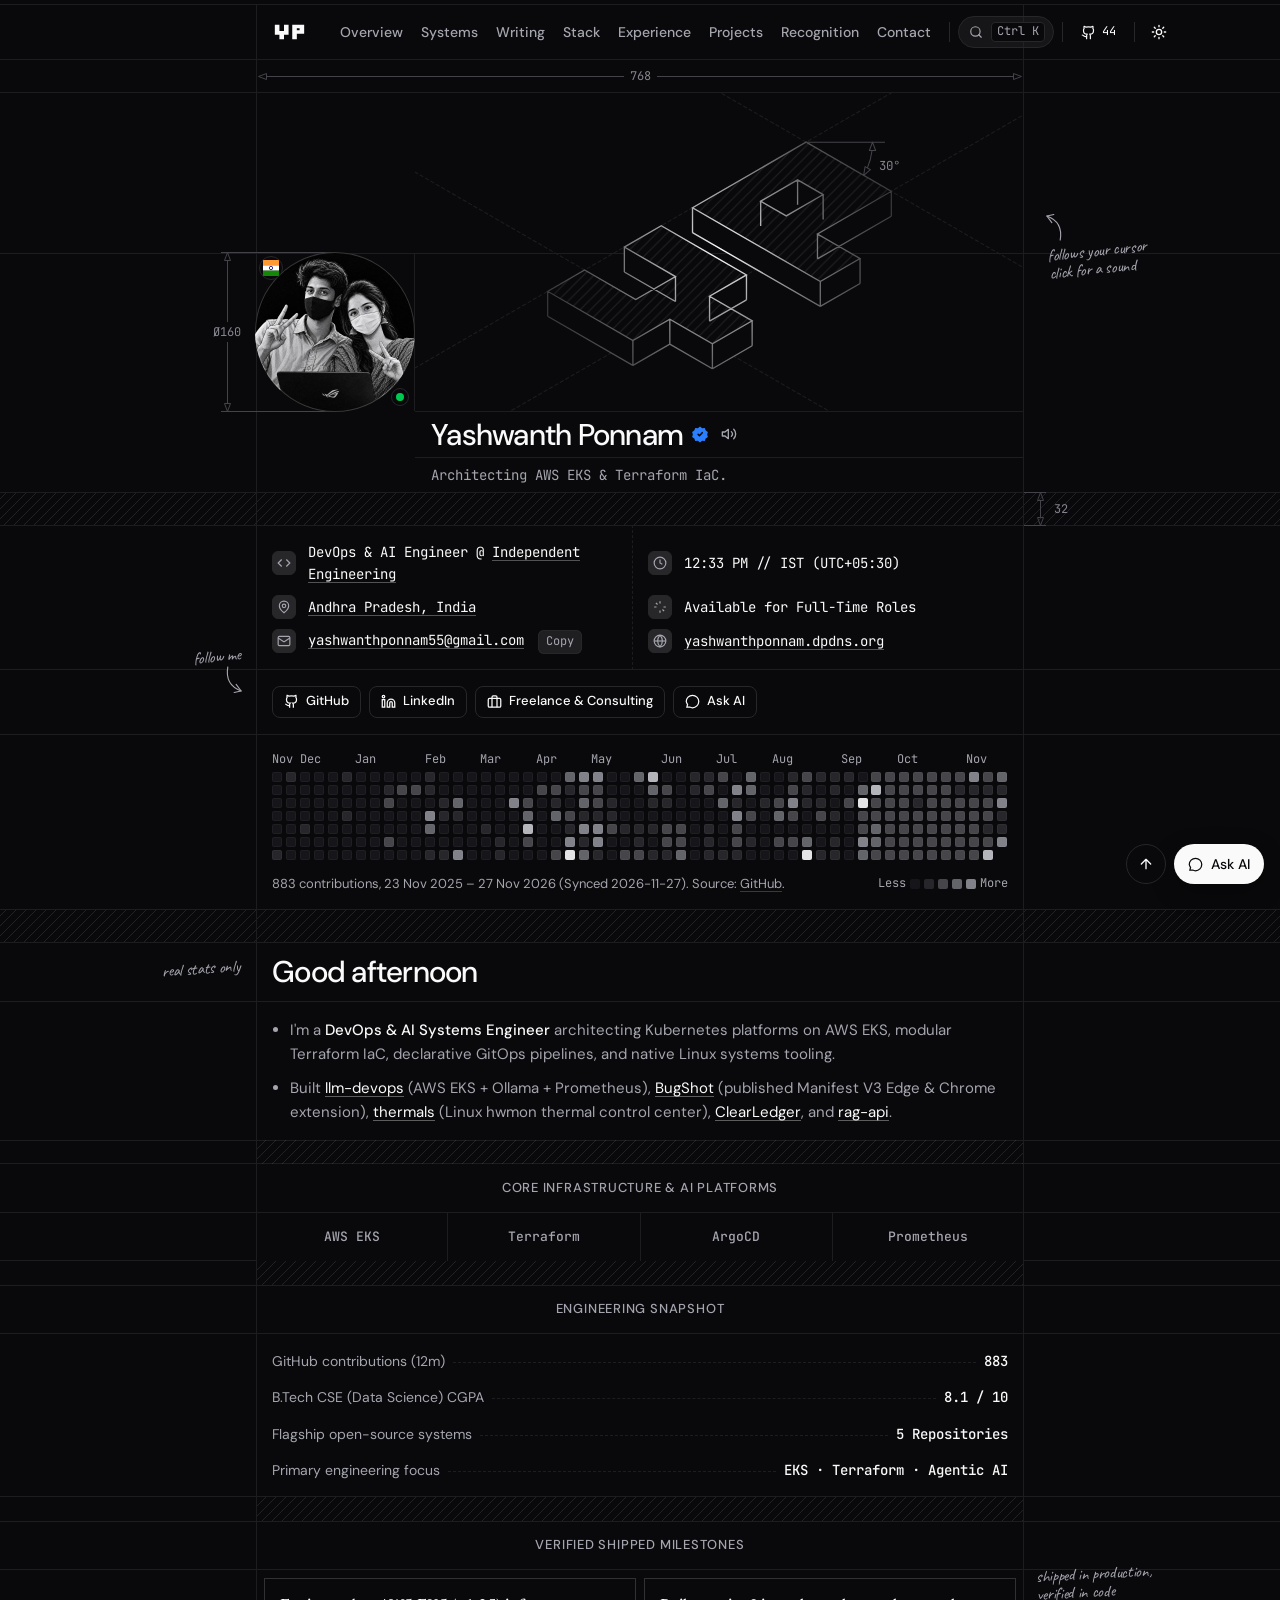
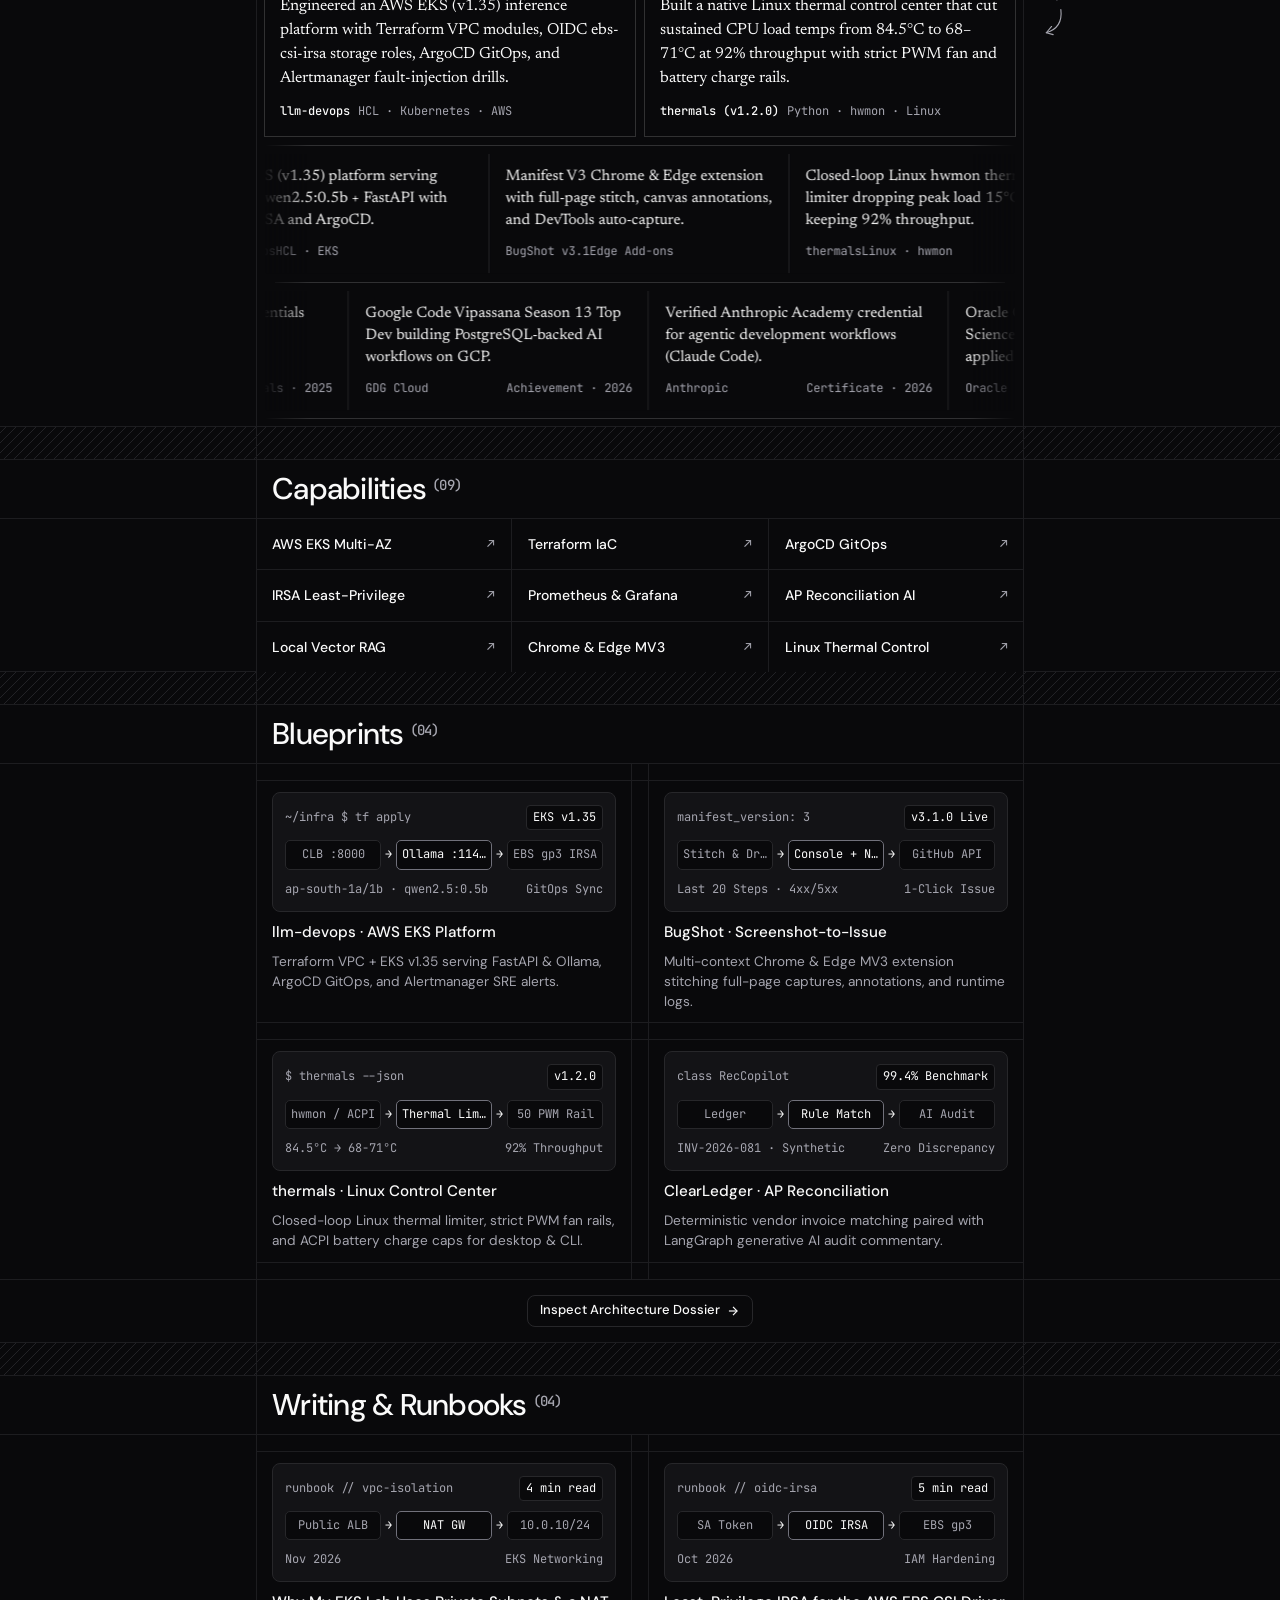
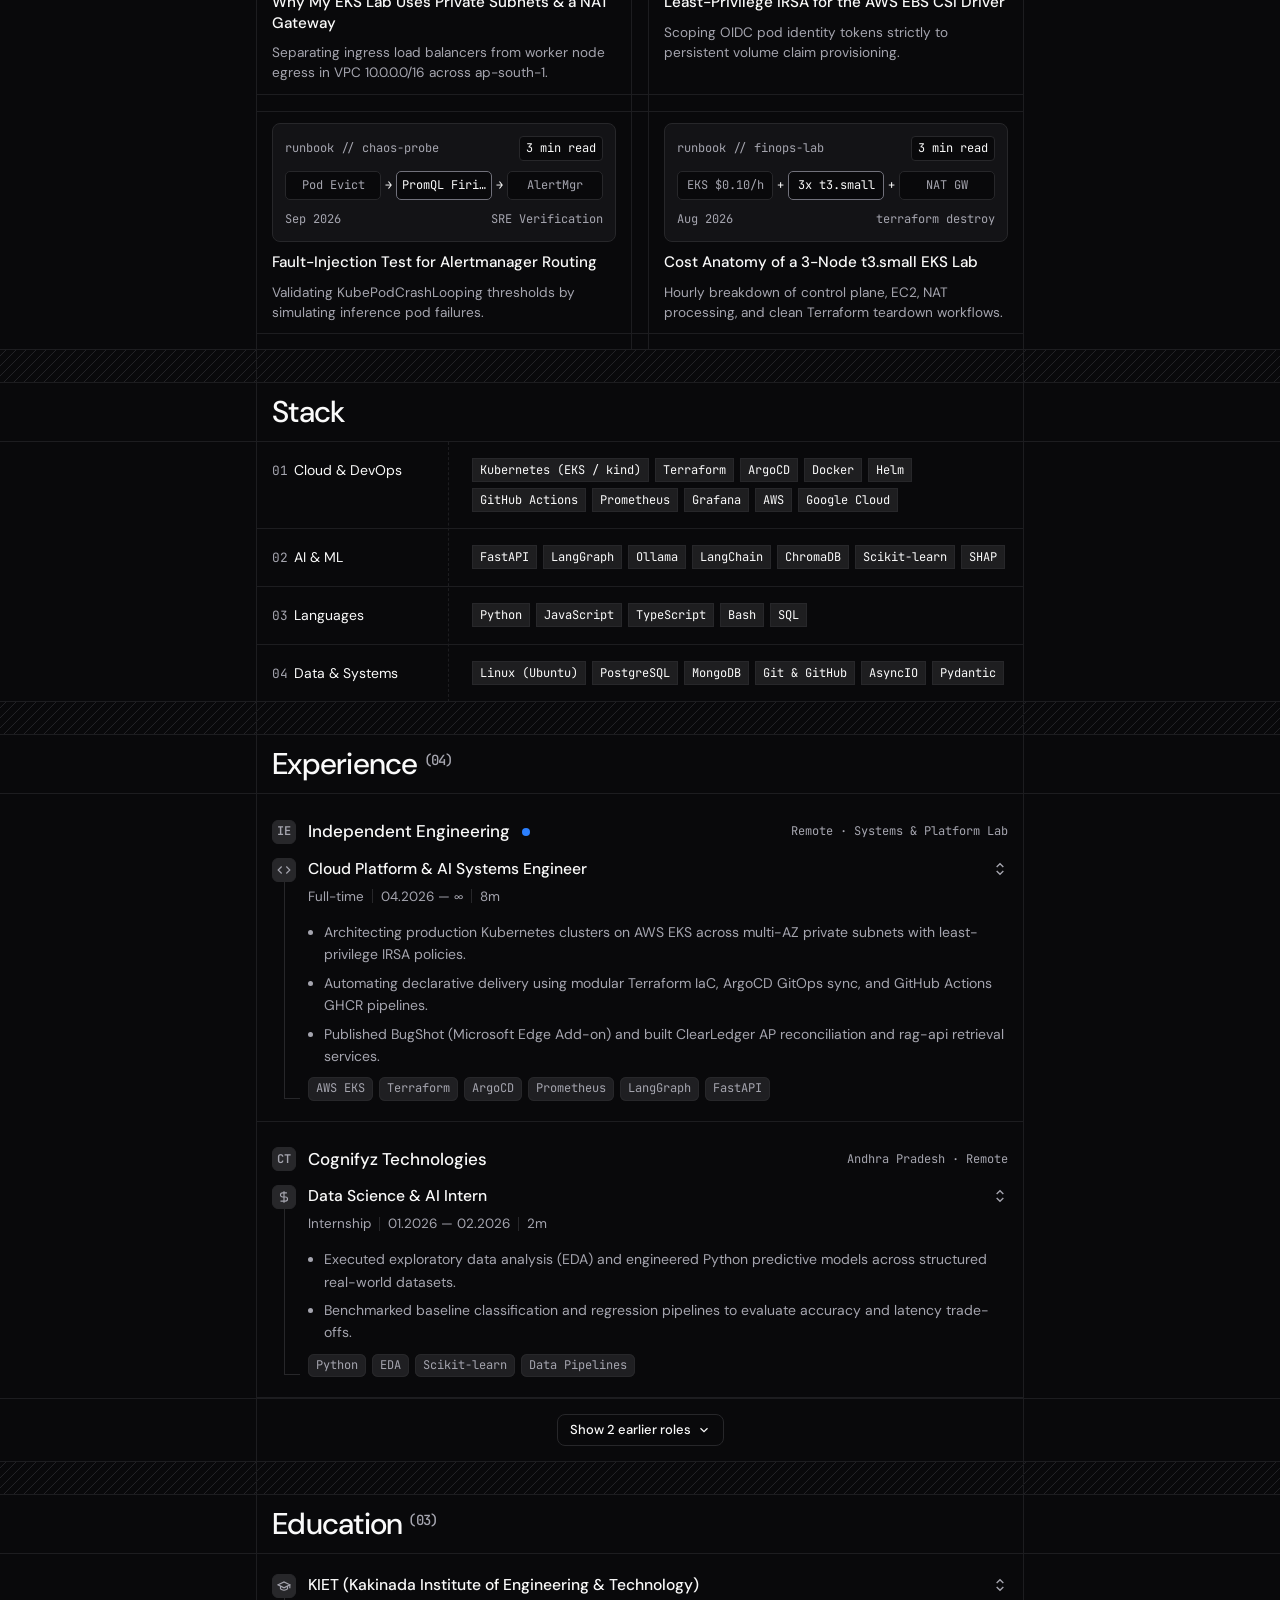
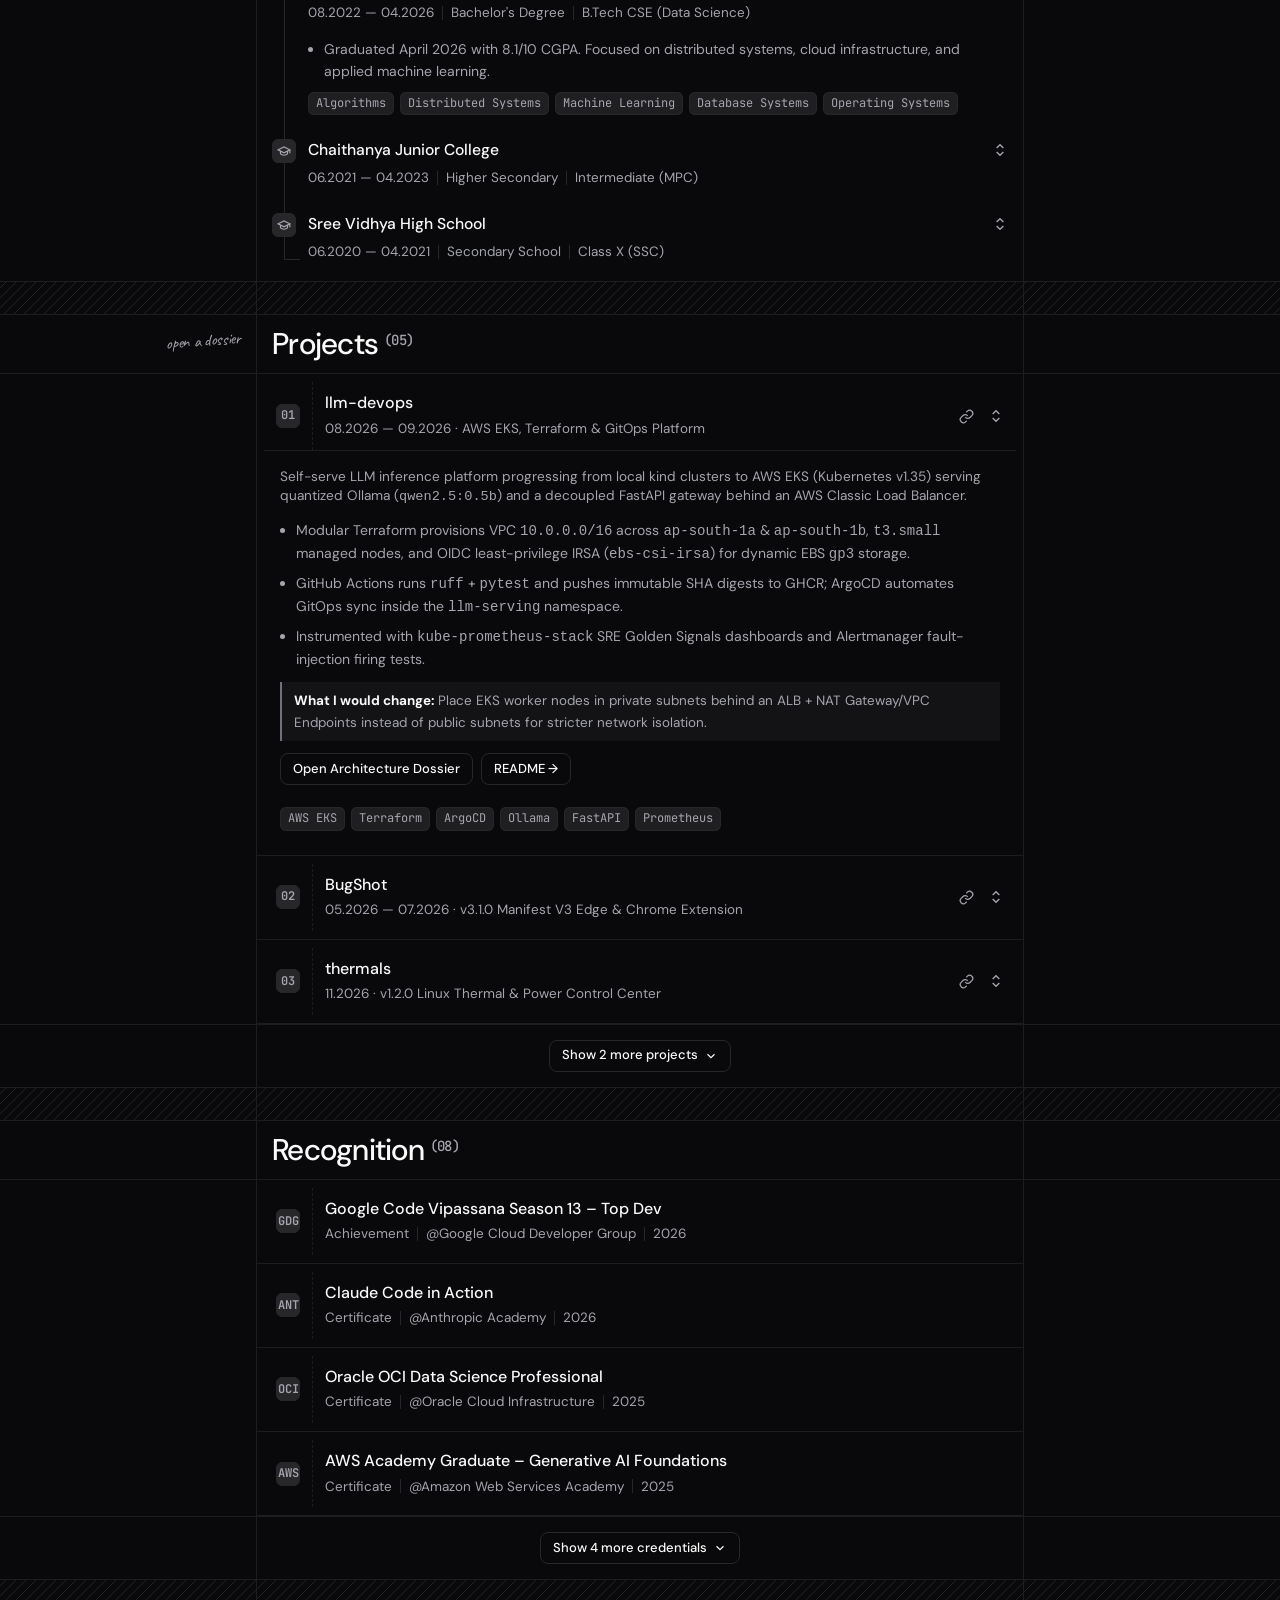
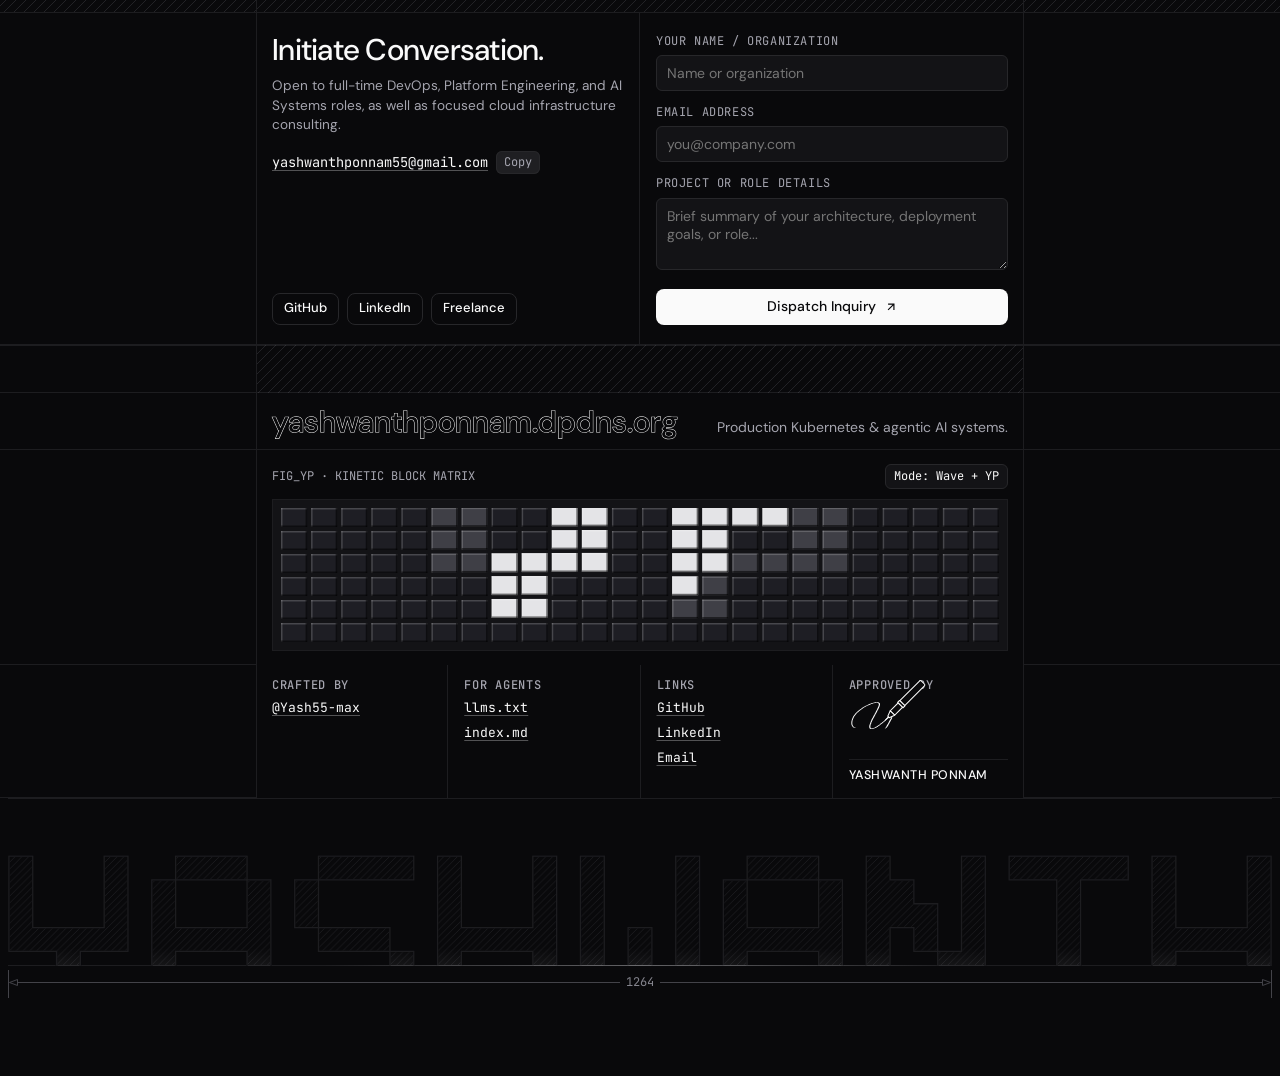
==== commit 883d6626: "chore: clean up unused assets and feature llm-devops, BugShot, and thermals" ====
--- a/index.html
+++ b/index.html
@@ -2974,8 +2974,8 @@
 
         <div class="panel-content">
           <ul class="about-list">
-            <li>I'm a <strong>DevOps &amp; AI Systems Engineer</strong> architecting production Kubernetes clusters on AWS EKS, modular Terraform IaC, and declarative GitOps CI/CD pipelines.</li>
-            <li>Built <a href="#project-llm-devops" class="open-drawer-link" data-folder-id="llm-devops">llm-devops</a> (multi-AZ EKS + Ollama), <a href="#project-clearledger" class="open-drawer-link" data-folder-id="clearledger">ClearLedger</a> (AP reconciliation copilot), <a href="#project-bugshot" class="open-drawer-link" data-folder-id="bugshot">BugShot</a> (published Edge extension), <a href="#project-rag-api" class="open-drawer-link" data-folder-id="rag-api">rag-api</a> (~42ms p95 local lab benchmark), and <a href="#project-multi-agent" class="open-drawer-link" data-folder-id="multi-agent">Multi-Agent ADK</a>.</li>
+            <li>I'm a <strong>DevOps &amp; AI Systems Engineer</strong> architecting Kubernetes platforms on AWS EKS, modular Terraform IaC, declarative GitOps pipelines, and native Linux systems tooling.</li>
+            <li>Built <a href="#project-llm-devops" class="open-drawer-link" data-folder-id="llm-devops">llm-devops</a> (AWS EKS + Ollama + Prometheus), <a href="#project-bugshot" class="open-drawer-link" data-folder-id="bugshot">BugShot</a> (published Manifest V3 Edge &amp; Chrome extension), <a href="#project-thermals" class="open-drawer-link" data-folder-id="thermals">thermals</a> (Linux hwmon thermal control center), <a href="#project-clearledger" class="open-drawer-link" data-folder-id="clearledger">ClearLedger</a>, and <a href="#project-rag-api" class="open-drawer-link" data-folder-id="rag-api">rag-api</a>.</li>
           </ul>
         </div>
 
@@ -3024,49 +3024,49 @@
           <h3 class="subband-heading screen-line-bottom">Verified Shipped Milestones</h3>
           <div class="highlights-spotlight-grid">
             <button type="button" class="spotlight-card open-drawer-btn" data-folder-id="llm-devops">
-              <p class="spotlight-quote">Engineered a multi-AZ AWS EKS (v1.35) platform with Terraform VPC isolation, OIDC IRSA least-privilege storage roles, and ArgoCD GitOps delivery.</p>
+              <p class="spotlight-quote">Engineered an AWS EKS (v1.35) inference platform with Terraform VPC modules, OIDC ebs-csi-irsa storage roles, ArgoCD GitOps, and Alertmanager fault-injection drills.</p>
               <div class="spotlight-footer"><strong>llm-devops</strong><span>HCL · Kubernetes · AWS</span></div>
             </button>
 
-            <button type="button" class="spotlight-card open-drawer-btn" data-folder-id="clearledger">
-              <p class="spotlight-quote">Paired deterministic vendor invoice matching with LangGraph AI audit commentary, hitting 99.4% accuracy on synthetic AP reconciliation fixtures.</p>
-              <div class="spotlight-footer"><strong>ClearLedger</strong><span>FastAPI · LangGraph · React</span></div>
+            <button type="button" class="spotlight-card open-drawer-btn" data-folder-id="thermals">
+              <p class="spotlight-quote">Built a native Linux thermal control center that cut sustained CPU load temps from 84.5°C to 68–71°C at 92% throughput with strict PWM fan and battery charge rails.</p>
+              <div class="spotlight-footer"><strong>thermals (v1.2.0)</strong><span>Python · hwmon · Linux</span></div>
             </button>
 
             <div class="marquee-box">
               <div class="marquee-row left">
                 <button type="button" class="marquee-tile open-drawer-btn" data-folder-id="llm-devops">
-                  <p class="marquee-tile-quote">Multi-AZ AWS EKS (v1.35) cluster with Terraform VPC isolation, NAT Gateway, and OIDC IRSA.</p>
+                  <p class="marquee-tile-quote">AWS EKS (v1.35) platform serving Ollama qwen2.5:0.5b + FastAPI with OIDC IRSA and ArgoCD.</p>
                   <div class="marquee-tile-meta"><span>llm-devops</span><span>HCL · EKS</span></div>
+                </button>
+                <button type="button" class="marquee-tile open-drawer-btn" data-folder-id="bugshot">
+                  <p class="marquee-tile-quote">Manifest V3 Chrome &amp; Edge extension with full-page stitch, canvas annotations, and DevTools auto-capture.</p>
+                  <div class="marquee-tile-meta"><span>BugShot v3.1</span><span>Edge Add-ons</span></div>
+                </button>
+                <button type="button" class="marquee-tile open-drawer-btn" data-folder-id="thermals">
+                  <p class="marquee-tile-quote">Closed-loop Linux hwmon thermal limiter dropping peak load 15°C+ while keeping 92% throughput.</p>
+                  <div class="marquee-tile-meta"><span>thermals</span><span>Linux · hwmon</span></div>
                 </button>
                 <button type="button" class="marquee-tile open-drawer-btn" data-folder-id="clearledger">
                   <p class="marquee-tile-quote">Deterministic AP invoice reconciliation paired with LangGraph commentary (99.4% benchmark).</p>
                   <div class="marquee-tile-meta"><span>ClearLedger</span><span>FastAPI · React</span></div>
                 </button>
-                <button type="button" class="marquee-tile open-drawer-btn" data-folder-id="bugshot">
-                  <p class="marquee-tile-quote">Published Manifest V3 Edge Add-on filing annotated bug screenshots straight to GitHub Issues.</p>
-                  <div class="marquee-tile-meta"><span>BugShot</span><span>Edge Add-ons</span></div>
-                </button>
-                <button type="button" class="marquee-tile open-drawer-btn" data-folder-id="rag-api">
-                  <p class="marquee-tile-quote">Offline vector retrieval service running Ollama nomic-embed + ChromaDB (~42ms p95 lab).</p>
-                  <div class="marquee-tile-meta"><span>rag-api</span><span>Local AI</span></div>
-                </button>
                 <!-- Duplicate track -->
                 <button type="button" class="marquee-tile open-drawer-btn" data-folder-id="llm-devops" aria-hidden="true" tabindex="-1">
-                  <p class="marquee-tile-quote">Multi-AZ AWS EKS (v1.35) cluster with Terraform VPC isolation, NAT Gateway, and OIDC IRSA.</p>
+                  <p class="marquee-tile-quote">AWS EKS (v1.35) platform serving Ollama qwen2.5:0.5b + FastAPI with OIDC IRSA and ArgoCD.</p>
                   <div class="marquee-tile-meta"><span>llm-devops</span><span>HCL · EKS</span></div>
+                </button>
+                <button type="button" class="marquee-tile open-drawer-btn" data-folder-id="bugshot" aria-hidden="true" tabindex="-1">
+                  <p class="marquee-tile-quote">Manifest V3 Chrome &amp; Edge extension with full-page stitch, canvas annotations, and DevTools auto-capture.</p>
+                  <div class="marquee-tile-meta"><span>BugShot v3.1</span><span>Edge Add-ons</span></div>
+                </button>
+                <button type="button" class="marquee-tile open-drawer-btn" data-folder-id="thermals" aria-hidden="true" tabindex="-1">
+                  <p class="marquee-tile-quote">Closed-loop Linux hwmon thermal limiter dropping peak load 15°C+ while keeping 92% throughput.</p>
+                  <div class="marquee-tile-meta"><span>thermals</span><span>Linux · hwmon</span></div>
                 </button>
                 <button type="button" class="marquee-tile open-drawer-btn" data-folder-id="clearledger" aria-hidden="true" tabindex="-1">
                   <p class="marquee-tile-quote">Deterministic AP invoice reconciliation paired with LangGraph commentary (99.4% benchmark).</p>
                   <div class="marquee-tile-meta"><span>ClearLedger</span><span>FastAPI · React</span></div>
-                </button>
-                <button type="button" class="marquee-tile open-drawer-btn" data-folder-id="bugshot" aria-hidden="true" tabindex="-1">
-                  <p class="marquee-tile-quote">Published Manifest V3 Edge Add-on filing annotated bug screenshots straight to GitHub Issues.</p>
-                  <div class="marquee-tile-meta"><span>BugShot</span><span>Edge Add-ons</span></div>
-                </button>
-                <button type="button" class="marquee-tile open-drawer-btn" data-folder-id="rag-api" aria-hidden="true" tabindex="-1">
-                  <p class="marquee-tile-quote">Offline vector retrieval service running Ollama nomic-embed + ChromaDB (~42ms p95 lab).</p>
-                  <div class="marquee-tile-meta"><span>rag-api</span><span>Local AI</span></div>
                 </button>
               </div>
 
@@ -3136,8 +3136,8 @@
           <button type="button" class="cap-cell open-drawer-btn" data-folder-id="llm-devops"><span>Prometheus &amp; Grafana</span><span class="cap-arrow" aria-hidden="true">&nearr;</span></button>
           <button type="button" class="cap-cell open-drawer-btn" data-folder-id="clearledger"><span>AP Reconciliation AI</span><span class="cap-arrow" aria-hidden="true">&nearr;</span></button>
           <button type="button" class="cap-cell open-drawer-btn" data-folder-id="rag-api"><span>Local Vector RAG</span><span class="cap-arrow" aria-hidden="true">&nearr;</span></button>
-          <button type="button" class="cap-cell open-drawer-btn" data-folder-id="rag-api"><span>Ollama Model Serving</span><span class="cap-arrow" aria-hidden="true">&nearr;</span></button>
-          <button type="button" class="cap-cell open-drawer-btn" data-folder-id="multi-agent"><span>Multi-Agent ADK</span><span class="cap-arrow" aria-hidden="true">&nearr;</span></button>
+          <button type="button" class="cap-cell open-drawer-btn" data-folder-id="bugshot"><span>Chrome &amp; Edge MV3</span><span class="cap-arrow" aria-hidden="true">&nearr;</span></button>
+          <button type="button" class="cap-cell open-drawer-btn" data-folder-id="thermals"><span>Linux Thermal Control</span><span class="cap-arrow" aria-hidden="true">&nearr;</span></button>
         </div>
       </section>
 
@@ -3158,14 +3158,42 @@
               <div class="bp-preview-frame">
                 <div class="bp-preview-top"><span>~/infra $ tf apply</span><span class="bp-badge">EKS v1.35</span></div>
                 <div class="bp-nodes-row">
-                  <div class="bp-node">ALB Ingress</div><span>&rarr;</span>
-                  <div class="bp-node active">Private AZs</div><span>&rarr;</span>
-                  <div class="bp-node">IRSA + EBS</div>
+                  <div class="bp-node">CLB :8000</div><span>&rarr;</span>
+                  <div class="bp-node active">Ollama :11434</div><span>&rarr;</span>
+                  <div class="bp-node">EBS gp3 IRSA</div>
                 </div>
-                <div class="bp-preview-top"><span>3 Nodes · 12 Pods (Lab)</span><span>GitOps Sync</span></div>
+                <div class="bp-preview-top"><span>ap-south-1a/1b · qwen2.5:0.5b</span><span>GitOps Sync</span></div>
               </div>
               <h3 class="bp-title">llm-devops · AWS EKS Platform</h3>
-              <p class="bp-desc">Private multi-AZ subnets, NAT Gateway, ClusterIP inference serving, and Prometheus SRE alerts.</p>
+              <p class="bp-desc">Terraform VPC + EKS v1.35 serving FastAPI &amp; Ollama, ArgoCD GitOps, and Alertmanager SRE alerts.</p>
+            </button>
+
+            <button type="button" class="blueprint-item open-drawer-btn screen-line-top screen-line-bottom" data-folder-id="bugshot">
+              <div class="bp-preview-frame">
+                <div class="bp-preview-top"><span>manifest_version: 3</span><span class="bp-badge">v3.1.0 Live</span></div>
+                <div class="bp-nodes-row">
+                  <div class="bp-node">Stitch &amp; Draw</div><span>&rarr;</span>
+                  <div class="bp-node active">Console + Net</div><span>&rarr;</span>
+                  <div class="bp-node">GitHub API</div>
+                </div>
+                <div class="bp-preview-top"><span>Last 20 Steps · 4xx/5xx</span><span>1-Click Issue</span></div>
+              </div>
+              <h3 class="bp-title">BugShot · Screenshot-to-Issue</h3>
+              <p class="bp-desc">Multi-context Chrome &amp; Edge MV3 extension stitching full-page captures, annotations, and runtime logs.</p>
+            </button>
+
+            <button type="button" class="blueprint-item open-drawer-btn screen-line-top screen-line-bottom" data-folder-id="thermals">
+              <div class="bp-preview-frame">
+                <div class="bp-preview-top"><span>$ thermals --json</span><span class="bp-badge">v1.2.0</span></div>
+                <div class="bp-nodes-row">
+                  <div class="bp-node">hwmon / ACPI</div><span>&rarr;</span>
+                  <div class="bp-node active">Thermal Limiter</div><span>&rarr;</span>
+                  <div class="bp-node">50 PWM Rail</div>
+                </div>
+                <div class="bp-preview-top"><span>84.5&deg;C &rarr; 68-71&deg;C</span><span>92% Throughput</span></div>
+              </div>
+              <h3 class="bp-title">thermals · Linux Control Center</h3>
+              <p class="bp-desc">Closed-loop Linux thermal limiter, strict PWM fan rails, and ACPI battery charge caps for desktop &amp; CLI.</p>
             </button>
 
             <button type="button" class="blueprint-item open-drawer-btn screen-line-top screen-line-bottom" data-folder-id="clearledger">
@@ -3180,34 +3208,6 @@
               </div>
               <h3 class="bp-title">ClearLedger · AP Reconciliation</h3>
               <p class="bp-desc">Deterministic vendor invoice matching paired with LangGraph generative AI audit commentary.</p>
-            </button>
-
-            <button type="button" class="blueprint-item open-drawer-btn screen-line-top screen-line-bottom" data-folder-id="rag-api">
-              <div class="bp-preview-frame">
-                <div class="bp-preview-top"><span>POST /v1/query</span><span class="bp-badge">~42ms p95 (Lab)</span></div>
-                <div class="bp-nodes-row">
-                  <div class="bp-node">nomic-embed</div><span>&rarr;</span>
-                  <div class="bp-node active">ChromaDB</div><span>&rarr;</span>
-                  <div class="bp-node">Ollama LLM</div>
-                </div>
-                <div class="bp-preview-top"><span>Top-5 · Cos 0.884 (Lab)</span><span>Zero Egress</span></div>
-              </div>
-              <h3 class="bp-title">rag-api · Local Vector Engine</h3>
-              <p class="bp-desc">Async FastAPI retrieval pipeline benchmarked at ~42ms p95 locally with zero external egress.</p>
-            </button>
-
-            <button type="button" class="blueprint-item open-drawer-btn screen-line-top screen-line-bottom" data-folder-id="multi-agent">
-              <div class="bp-preview-frame">
-                <div class="bp-preview-top"><span>pubsub.broadcast()</span><span class="bp-badge">DAG Active</span></div>
-                <div class="bp-nodes-row">
-                  <div class="bp-node">Coordinator</div><span>&rarr;</span>
-                  <div class="bp-node active">Worker Pool</div><span>&rarr;</span>
-                  <div class="bp-node">Verifier</div>
-                </div>
-                <div class="bp-preview-top"><span>AsyncIO Swarm</span><span>Approval Gates</span></div>
-              </div>
-              <h3 class="bp-title">Multi-Agent ADK · Swarm Flow</h3>
-              <p class="bp-desc">Distributed specialist agent orchestration with shared state and sandboxed tool calls.</p>
             </button>
           </div>
         </div>
@@ -3708,7 +3708,7 @@
                 <h3 class="split-row-title">
                   <button type="button" class="split-row-trigger" aria-expanded="true" aria-controls="proj-body-llm">llm-devops</button>
                 </h3>
-                <dl class="meta-dl" style="padding-left:0;"><dd>08.2026 — &infin; · AWS EKS &amp; Terraform Platform</dd></dl>
+                <dl class="meta-dl" style="padding-left:0;"><dd>08.2026 — 09.2026 · AWS EKS, Terraform &amp; GitOps Platform</dd></dl>
               </div>
               <a href="https://github.com/Yash55-max/llm-devops" target="_blank" rel="noopener noreferrer" class="split-row-ext" aria-label="Open llm-devops on GitHub" title="Open repository">
                 <svg width="15" height="15" viewBox="0 0 24 24" fill="none" stroke="currentColor" stroke-width="2"><path d="M10 13a5 5 0 0 0 7.54.54l3-3a5 5 0 0 0-7.07-7.07l-1.72 1.71"/><path d="M14 11a5 5 0 0 0-7.54-.54l-3 3a5 5 0 0 0 7.07 7.07l1.71-1.71"/></svg>
@@ -3717,13 +3717,13 @@
             </div>
           </div>
           <div id="proj-body-llm" class="split-row-body">
-            <p class="bp-desc">Self-serve LLM inference platform progressing from local kind clusters to production AWS EKS (Kubernetes v1.35) with Terraform IaC, GitOps ArgoCD, and Prometheus/Alertmanager SRE monitoring.</p>
+            <p class="bp-desc">Self-serve LLM inference platform progressing from local kind clusters to AWS EKS (Kubernetes v1.35) serving quantized Ollama (<code>qwen2.5:0.5b</code>) and a decoupled FastAPI gateway behind an AWS Classic Load Balancer.</p>
             <ul class="tree-bullets">
-              <li>3 Nodes · 12 Pods (Lab Deployment) inside private subnets across 3 Availability Zones (<code>ap-south-1a/b/c</code>).</li>
-              <li>Scoped IAM Roles for Service Accounts (<code>ebs-csi-irsa</code>) via OIDC federation instead of node-wide policies.</li>
-              <li>Automated GitOps rolling deployments from GHCR digests validated with fault-injection alert drills.</li>
+              <li>Modular Terraform provisions VPC <code>10.0.0.0/16</code> across <code>ap-south-1a</code> &amp; <code>ap-south-1b</code>, <code>t3.small</code> managed nodes, and OIDC least-privilege IRSA (<code>ebs-csi-irsa</code>) for dynamic EBS <code>gp3</code> storage.</li>
+              <li>GitHub Actions runs <code>ruff</code> + <code>pytest</code> and pushes immutable SHA digests to GHCR; ArgoCD automates GitOps sync inside the <code>llm-serving</code> namespace.</li>
+              <li>Instrumented with <code>kube-prometheus-stack</code> SRE Golden Signals dashboards and Alertmanager fault-injection firing tests.</li>
             </ul>
-            <p class="honest-note"><strong>What I would change:</strong> Replace the single-region NAT Gateway with AWS VPC Interface Endpoints for ECR/STS in higher-traffic environments to eliminate idle hourly NAT cost.</p>
+            <p class="honest-note"><strong>What I would change:</strong> Place EKS worker nodes in private subnets behind an ALB + NAT Gateway/VPC Endpoints instead of public subnets for stricter network isolation.</p>
             <div class="row-actions">
               <button type="button" class="eink-btn open-drawer-btn" data-folder-id="llm-devops">Open Architecture Dossier</button>
               <a href="https://github.com/Yash55-max/llm-devops#readme" target="_blank" rel="noopener noreferrer" class="eink-btn">README &rarr;</a>
@@ -3732,9 +3732,9 @@
               <li class="tag-pill">AWS EKS</li>
               <li class="tag-pill">Terraform</li>
               <li class="tag-pill">ArgoCD</li>
-              <li class="tag-pill">Helm</li>
+              <li class="tag-pill">Ollama</li>
+              <li class="tag-pill">FastAPI</li>
               <li class="tag-pill">Prometheus</li>
-              <li class="tag-pill">Grafana</li>
             </ul>
           </div>
         </div>
@@ -3743,6 +3743,85 @@
         <div class="split-row">
           <div class="split-row-head">
             <span class="icon-tile split-row-icon" aria-hidden="true">02</span>
+            <div class="split-row-main">
+              <div class="split-row-info">
+                <h3 class="split-row-title">
+                  <button type="button" class="split-row-trigger" aria-expanded="false" aria-controls="proj-body-bugshot">BugShot</button>
+                </h3>
+                <dl class="meta-dl" style="padding-left:0;"><dd>05.2026 — 07.2026 · v3.1.0 Manifest V3 Edge &amp; Chrome Extension</dd></dl>
+              </div>
+              <a href="https://github.com/Yash55-max/BugShot" target="_blank" rel="noopener noreferrer" class="split-row-ext" aria-label="Open BugShot on GitHub" title="Open repository">
+                <svg width="15" height="15" viewBox="0 0 24 24" fill="none" stroke="currentColor" stroke-width="2"><path d="M10 13a5 5 0 0 0 7.54.54l3-3a5 5 0 0 0-7.07-7.07l-1.72 1.71"/><path d="M14 11a5 5 0 0 0-7.54-.54l-3 3a5 5 0 0 0 7.07 7.07l1.71-1.71"/></svg>
+              </a>
+              <span class="chevron-icon" aria-hidden="true"><svg width="16" height="16" viewBox="0 0 24 24" fill="none" stroke="currentColor" stroke-width="2"><path d="m7 15 5 5 5-5"/><path d="m7 9 5-5 5 5"/></svg></span>
+            </div>
+          </div>
+          <div id="proj-body-bugshot" class="split-row-body" hidden>
+            <p class="bp-desc">Published Microsoft Edge Add-on &amp; Chrome Manifest V3 extension (<code>v3.1.0</code>) built to capture, annotate, and file bug reports directly to GitHub Issues in one click.</p>
+            <ul class="tree-bullets">
+              <li>Multi-context architecture (<code>background/</code>, <code>content/</code>, <code>devtools/</code>, <code>popup/</code>) supporting viewport capture, full-page scroll-and-stitch capture, drag-select crop, and a 3s DevTools console countdown.</li>
+              <li>Built-in annotation suite with freehand pen, rectangle, arrow, text overlays, 4 colors, and per-stroke undo prior to GitHub issue creation.</li>
+              <li>Auto-attaches the last 20 user interactions (steps to reproduce), intercepted console errors/rejections, failed <code>4xx</code>/<code>5xx</code> XHR/fetch requests, environment metadata, and a live DevTools panel tab.</li>
+            </ul>
+            <p class="honest-note"><strong>Limitation:</strong> Targets Chromium Manifest V3 APIs (<code>chrome.devtools</code> / Edge Add-ons); Firefox WebExtension packaging is not yet included.</p>
+            <div class="row-actions">
+              <button type="button" class="eink-btn open-drawer-btn" data-folder-id="bugshot">Open Project Dossier</button>
+              <a href="https://microsoftedge.microsoft.com/addons/detail/bugshot-%E2%80%94-screenshot-to-b/lnbigkmakadfhlnboifiapodmabfplmb" target="_blank" rel="noopener noreferrer" class="eink-btn">Edge Store &rarr;</a>
+              <a href="https://github.com/Yash55-max/BugShot#readme" target="_blank" rel="noopener noreferrer" class="eink-btn">README &rarr;</a>
+            </div>
+            <ul class="tree-tags">
+              <li class="tag-pill">JavaScript</li>
+              <li class="tag-pill">Manifest V3</li>
+              <li class="tag-pill">Chrome DevTools API</li>
+              <li class="tag-pill">Canvas API</li>
+              <li class="tag-pill">GitHub REST API</li>
+            </ul>
+          </div>
+        </div>
+
+        <!-- Project 3 -->
+        <div class="split-row">
+          <div class="split-row-head">
+            <span class="icon-tile split-row-icon" aria-hidden="true">03</span>
+            <div class="split-row-main">
+              <div class="split-row-info">
+                <h3 class="split-row-title">
+                  <button type="button" class="split-row-trigger" aria-expanded="false" aria-controls="proj-body-thermals">thermals</button>
+                </h3>
+                <dl class="meta-dl" style="padding-left:0;"><dd>11.2026 · v1.2.0 Linux Thermal &amp; Power Control Center</dd></dl>
+              </div>
+              <a href="https://github.com/Yash55-max/thermals" target="_blank" rel="noopener noreferrer" class="split-row-ext" aria-label="Open thermals on GitHub" title="Open repository">
+                <svg width="15" height="15" viewBox="0 0 24 24" fill="none" stroke="currentColor" stroke-width="2"><path d="M10 13a5 5 0 0 0 7.54.54l3-3a5 5 0 0 0-7.07-7.07l-1.72 1.71"/><path d="M14 11a5 5 0 0 0-7.54-.54l-3 3a5 5 0 0 0 7.07 7.07l1.71-1.71"/></svg>
+              </a>
+              <span class="chevron-icon" aria-hidden="true"><svg width="16" height="16" viewBox="0 0 24 24" fill="none" stroke="currentColor" stroke-width="2"><path d="m7 15 5 5 5-5"/><path d="m7 9 5-5 5 5"/></svg></span>
+            </div>
+          </div>
+          <div id="proj-body-thermals" class="split-row-body" hidden>
+            <p class="bp-desc">Native Linux desktop application &amp; headless CLI (<code>asus-thermals-control</code> <code>v1.2.0</code>) for monitoring hardware telemetry and actively governing temperatures, cooling policies, fan curves, and ACPI battery charge limits.</p>
+            <ul class="tree-bullets">
+              <li>Closed-loop graduated thermal limiter tested reducing sustained CPU peak temperature from <code>84.5&deg;C</code> to <code>68&deg;C&ndash;71&deg;C</code> (<code>~15&deg;C&ndash;16&deg;C</code> cooler) while sustaining <code>92%</code> compute throughput.</li>
+              <li>Enforces strict PWM fan safety rails (<code>50</code> PWM / <code>~20%</code> stall floor, <code>80.0&deg;C</code> emergency automatic reset, plus <code>SIGINT</code>/<code>SIGTERM</code>/<code>SIGHUP</code>/<code>atexit</code> hardware state cleanup).</li>
+              <li>Verified on ASUS Vivobook Go E1504FA (Ryzen 5 7520U <code>k10temp</code>, Radeon 610M <code>amdgpu</code>, NVMe, <code>asus-nb-wmi</code>) with Intel/NVIDIA <code>hwmon</code> support, battery caps (<code>60%</code>/<code>80%</code>/<code>100%</code>), <code>.deb</code>/<code>PKGBUILD</code>/<code>RPM</code> packaging, and <code>--json</code> CLI for Waybar/Polybar.</li>
+            </ul>
+            <p class="honest-note"><strong>Limitation:</strong> Custom PWM fan speed and battery charge threshold writes depend on kernel <code>hwmon</code> / WMI driver exposure on the host laptop.</p>
+            <div class="row-actions">
+              <button type="button" class="eink-btn open-drawer-btn" data-folder-id="thermals">Open Project Dossier</button>
+              <a href="https://github.com/Yash55-max/thermals#readme" target="_blank" rel="noopener noreferrer" class="eink-btn">README &rarr;</a>
+            </div>
+            <ul class="tree-tags">
+              <li class="tag-pill">Python</li>
+              <li class="tag-pill">Linux hwmon / ACPI</li>
+              <li class="tag-pill">Tkinter GUI</li>
+              <li class="tag-pill">Waybar / CLI JSON</li>
+              <li class="tag-pill">.deb / RPM / AUR</li>
+            </ul>
+          </div>
+        </div>
+
+        <!-- Project 4 (Extra) -->
+        <div class="split-row extra-item" data-group="proj" hidden>
+          <div class="split-row-head">
+            <span class="icon-tile split-row-icon" aria-hidden="true">04</span>
             <div class="split-row-main">
               <div class="split-row-info">
                 <h3 class="split-row-title">
@@ -3778,49 +3857,10 @@
           </div>
         </div>
 
-        <!-- Project 3 -->
-        <div class="split-row">
-          <div class="split-row-head">
-            <span class="icon-tile split-row-icon" aria-hidden="true">03</span>
-            <div class="split-row-main">
-              <div class="split-row-info">
-                <h3 class="split-row-title">
-                  <button type="button" class="split-row-trigger" aria-expanded="false" aria-controls="proj-body-bugshot">BugShot</button>
-                </h3>
-                <dl class="meta-dl" style="padding-left:0;"><dd>05.2026 — 08.2026 · Manifest V3 Edge Extension</dd></dl>
-              </div>
-              <a href="https://github.com/Yash55-max/BugShot" target="_blank" rel="noopener noreferrer" class="split-row-ext" aria-label="Open BugShot on GitHub" title="Open repository">
-                <svg width="15" height="15" viewBox="0 0 24 24" fill="none" stroke="currentColor" stroke-width="2"><path d="M10 13a5 5 0 0 0 7.54.54l3-3a5 5 0 0 0-7.07-7.07l-1.72 1.71"/><path d="M14 11a5 5 0 0 0-7.54-.54l-3 3a5 5 0 0 0 7.07 7.07l1.71-1.71"/></svg>
-              </a>
-              <span class="chevron-icon" aria-hidden="true"><svg width="16" height="16" viewBox="0 0 24 24" fill="none" stroke="currentColor" stroke-width="2"><path d="m7 15 5 5 5-5"/><path d="m7 9 5-5 5 5"/></svg></span>
-            </div>
-          </div>
-          <div id="proj-body-bugshot" class="split-row-body" hidden>
-            <p class="bp-desc">Published Microsoft Edge Add-on enabling developers to capture, annotate, and file visual bug reports straight to GitHub Issues in one workflow.</p>
-            <ul class="tree-bullets">
-              <li>Multi-context Manifest V3 architecture: background service worker, content scripts, and custom DevTools panel.</li>
-              <li>Automatically captures viewport/browser metadata and console context without tab switching.</li>
-              <li>Integrated with the GitHub REST API for one-click issue submission and image asset attachment.</li>
-            </ul>
-            <p class="honest-note"><strong>Limitation:</strong> Targets Chromium Manifest V3 APIs (<code>chrome.devtools</code> / Edge Add-ons); Mozilla Firefox WebExtension port is not yet packaged.</p>
-            <div class="row-actions">
-              <button type="button" class="eink-btn open-drawer-btn" data-folder-id="bugshot">Open Project Dossier</button>
-              <a href="https://microsoftedge.microsoft.com/addons/detail/bugshot-%E2%80%94-screenshot-to-b/lnbigkmakadfhlnboifiapodmabfplmb" target="_blank" rel="noopener noreferrer" class="eink-btn">Edge Store &rarr;</a>
-              <a href="https://github.com/Yash55-max/BugShot#readme" target="_blank" rel="noopener noreferrer" class="eink-btn">README &rarr;</a>
-            </div>
-            <ul class="tree-tags">
-              <li class="tag-pill">JavaScript</li>
-              <li class="tag-pill">Manifest V3</li>
-              <li class="tag-pill">Chrome DevTools API</li>
-              <li class="tag-pill">GitHub REST API</li>
-            </ul>
-          </div>
-        </div>
-
-        <!-- Project 4 (Extra) -->
+        <!-- Project 5 (Extra) -->
         <div class="split-row extra-item" data-group="proj" hidden>
           <div class="split-row-head">
-            <span class="icon-tile split-row-icon" aria-hidden="true">04</span>
+            <span class="icon-tile split-row-icon" aria-hidden="true">05</span>
             <div class="split-row-main">
               <div class="split-row-info">
                 <h3 class="split-row-title">
@@ -3855,44 +3895,6 @@
           </div>
         </div>
 
-        <!-- Project 5 (Extra) -->
-        <div class="split-row extra-item" data-group="proj" hidden>
-          <div class="split-row-head">
-            <span class="icon-tile split-row-icon" aria-hidden="true">05</span>
-            <div class="split-row-main">
-              <div class="split-row-info">
-                <h3 class="split-row-title">
-                  <button type="button" class="split-row-trigger" aria-expanded="false" aria-controls="proj-body-adk">Multi-Agent ADK</button>
-                </h3>
-                <dl class="meta-dl" style="padding-left:0;"><dd>04.2026 · Distributed Agent Orchestration</dd></dl>
-              </div>
-              <a href="https://github.com/Yash55-max/multi-agent-adk" target="_blank" rel="noopener noreferrer" class="split-row-ext" aria-label="Open Multi-Agent ADK on GitHub" title="Open repository">
-                <svg width="15" height="15" viewBox="0 0 24 24" fill="none" stroke="currentColor" stroke-width="2"><path d="M10 13a5 5 0 0 0 7.54.54l3-3a5 5 0 0 0-7.07-7.07l-1.72 1.71"/><path d="M14 11a5 5 0 0 0-7.54-.54l-3 3a5 5 0 0 0 7.07 7.07l1.71-1.71"/></svg>
-              </a>
-              <span class="chevron-icon" aria-hidden="true"><svg width="16" height="16" viewBox="0 0 24 24" fill="none" stroke="currentColor" stroke-width="2"><path d="m7 15 5 5 5-5"/><path d="m7 9 5-5 5 5"/></svg></span>
-            </div>
-          </div>
-          <div id="proj-body-adk" class="split-row-body" hidden>
-            <p class="bp-desc">Python AsyncIO orchestration framework where distributed specialist agents delegate subtasks and verify Pydantic tool calls safely.</p>
-            <ul class="tree-bullets">
-              <li>Structured coordinator-to-verifier execution flow with typed Pydantic message contracts.</li>
-              <li>Includes human-in-the-loop gate hooks prior to external state mutations.</li>
-            </ul>
-            <p class="honest-note"><strong>Limitation:</strong> Orchestration prototype storing shared run state in local memory; durable crash recovery requires external Postgres checkpointers.</p>
-            <div class="row-actions">
-              <button type="button" class="eink-btn open-drawer-btn" data-folder-id="multi-agent">Open Project Dossier</button>
-              <a href="https://github.com/Yash55-max/multi-agent-adk" target="_blank" rel="noopener noreferrer" class="eink-btn">GitHub &rarr;</a>
-            </div>
-            <ul class="tree-tags">
-              <li class="tag-pill">Python</li>
-              <li class="tag-pill">Google ADK</li>
-              <li class="tag-pill">AsyncIO</li>
-              <li class="tag-pill">LangGraph</li>
-              <li class="tag-pill">Pydantic</li>
-            </ul>
-          </div>
-        </div>
-
         <div class="panel-footer-action screen-line-top">
           <button type="button" class="eink-btn toggle-more-btn" data-target-group="proj" data-more-label="Show 2 more projects" data-less-label="Show less" aria-expanded="false">
             <span>Show 2 more projects</span>
@@ -4237,10 +4239,10 @@
       <button type="button" class="cmd-item" data-cmd="scroll:#experience"><span>Go to Experience</span><span class="kbd-chip">Section</span></button>
       <button type="button" class="cmd-item" data-cmd="scroll:#recognition"><span>Go to Recognition</span><span class="kbd-chip">Section</span></button>
       <button type="button" class="cmd-item" data-cmd="dossier:llm-devops"><span>Open llm-devops Architecture Dossier</span><span class="kbd-chip">Dossier</span></button>
+      <button type="button" class="cmd-item" data-cmd="dossier:bugshot"><span>Open BugShot Extension Dossier</span><span class="kbd-chip">Dossier</span></button>
+      <button type="button" class="cmd-item" data-cmd="dossier:thermals"><span>Open thermals Linux Control Dossier</span><span class="kbd-chip">Dossier</span></button>
       <button type="button" class="cmd-item" data-cmd="dossier:clearledger"><span>Open ClearLedger Project Dossier</span><span class="kbd-chip">Dossier</span></button>
-      <button type="button" class="cmd-item" data-cmd="dossier:bugshot"><span>Open BugShot Extension Dossier</span><span class="kbd-chip">Dossier</span></button>
       <button type="button" class="cmd-item" data-cmd="dossier:rag-api"><span>Open rag-api Project Dossier</span><span class="kbd-chip">Dossier</span></button>
-      <button type="button" class="cmd-item" data-cmd="dossier:multi-agent"><span>Open Multi-Agent ADK Dossier</span><span class="kbd-chip">Dossier</span></button>
       <button type="button" class="cmd-item" data-cmd="dossier:runbook-nat"><span>Read Runbook: Private Subnets &amp; NAT GW</span><span class="kbd-chip">Runbook</span></button>
       <button type="button" class="cmd-item" data-cmd="action:ai"><span>Open Yashwanth's AI Assistant</span><span class="kbd-chip">AI</span></button>
       <button type="button" class="cmd-item" data-cmd="action:copy-email"><span>Copy Email (yashwanthponnam55@gmail.com)</span><span class="kbd-chip">Copy</span></button>
@@ -4803,16 +4805,16 @@
     const projectData = {
       'llm-devops': {
         title: 'llm-devops',
-        tagline: 'Self-serve LLM inference platform on AWS EKS with Terraform IaC & GitOps',
-        context: 'Cloud Infrastructure & MLOps (08.2026 – Present)',
+        tagline: 'Self-serve LLM inference platform on Kubernetes — from local kind to AWS EKS',
+        context: 'Cloud Infrastructure & MLOps (08.2026 – 09.2026)',
         role: 'Platform & DevOps Engineer',
-        stack: 'AWS EKS, Terraform, Helm, ArgoCD, Prometheus, Grafana',
-        impact: 'Automated GitOps CD, rolling deploys, Prometheus alerting',
-        overview: 'Engineered modular Terraform configurations provisioning Amazon EKS (Kubernetes v1.35), custom multi-AZ VPC networking, and least-privilege IAM Roles for Service Accounts (IRSA). Deployed containerized Ollama and FastAPI inference gateways decoupled via Kubernetes ClusterIP service discovery.',
-        outcomes: 'Full-stack SRE Golden Signals monitoring with kube-prometheus-stack, Alertmanager incident routing validated through fault injection, and automated GitHub Actions CI/CD to GHCR.',
+        stack: 'HCL, Terraform, AWS EKS (v1.35), Ollama, FastAPI, ArgoCD, Prometheus, Grafana',
+        impact: 'Automated GitOps CD, OIDC IRSA storage, Alertmanager fault drills',
+        overview: 'Engineered modular Terraform modules provisioning Amazon EKS (Kubernetes v1.35, t3.small nodes across ap-south-1a & ap-south-1b in VPC 10.0.0.0/16) and a least-privilege OIDC IRSA role (ebs-csi-irsa) for dynamic gp3 volumes. Deployed quantized Ollama (qwen2.5:0.5b on :11434) + FastAPI gateway (:8000) in the llm-serving namespace behind an AWS Classic Load Balancer.',
+        outcomes: 'GitHub Actions enforces ruff + pytest and publishes immutable SHA digests to GHCR for ArgoCD reconciliation, backed by kube-prometheus-stack Golden Signals and verified Alertmanager fault-injection firing tests.',
         demo: 'https://github.com/Yash55-max/llm-devops#readme',
         repo: 'https://github.com/Yash55-max/llm-devops',
-        customBlock: 'PUBLIC INTERNET\n       │ HTTPS / HTTP (:443 / :80)\n       ▼\nAWS ALB Ingress [Public Subnets multi-AZ] ──▶ NAT Gateway\n       │\n       ▼\nAWS EKS CLUSTER (ap-south-1) · VPC 10.0.0.0/16\n  Private AZs (1a/1b/1c): t3.small × 3 · FastAPI → Ollama · ArgoCD · Prom'
+        customBlock: 'PUBLIC INTERNET (:8000)\n       │\n       ▼\nAWS Classic Load Balancer [*.ap-south-1.elb.amazonaws.com]\n       │\n       ▼\nAWS EKS CLUSTER (v1.35 · ap-south-1a/1b · VPC 10.0.0.0/16)\n  FastAPI Gateway (:8000) ──▶ Ollama qwen2.5:0.5b (:11434) [ebs-csi-irsa gp3]\n  GitHub Actions (ruff + pytest + GHCR SHA) ──▶ ArgoCD ──▶ kube-prometheus-stack'
       },
       'clearledger': {
         title: 'ClearLedger',
@@ -4829,16 +4831,16 @@
       },
       'bugshot': {
         title: 'BugShot',
-        tagline: 'Manifest V3 Screenshot-to-GitHub-Issues Browser Extension',
-        context: 'Developer Tooling · Microsoft Edge Add-ons Store (05.2026 – 08.2026)',
+        tagline: 'Capture, annotate, and file bug reports to GitHub in one click (v3.1.0)',
+        context: 'Developer Tooling · Microsoft Edge Add-ons & Chrome MV3 (05.2026 – 07.2026)',
         role: 'Extension Architect',
-        stack: 'JavaScript, Manifest V3, Chrome DevTools API, GitHub REST API',
-        impact: 'Published live on Microsoft Edge Add-ons Store',
-        overview: 'Built and published a multi-context Manifest V3 browser extension combining a background service worker, content scripts, and a custom DevTools panel to capture, annotate, and file bug reports directly to GitHub Issues.',
-        outcomes: 'Eliminates manual screenshot saving and tab switching by attaching annotated captures and runtime browser metadata straight into repository issue threads.',
+        stack: 'JavaScript, Manifest V3, Chrome DevTools API, Canvas API, GitHub REST API',
+        impact: 'Published live on Microsoft Edge Add-ons Store (v3.1.0)',
+        overview: 'Built a multi-context Manifest V3 Chrome & Edge extension (background/, content/, devtools/, popup/) supporting viewport capture, full-page scroll-and-stitch screenshots, drag-select crop, 3s DevTools console countdown, and canvas annotations (freehand, rectangle, arrow, text, 4 colors, per-stroke undo).',
+        outcomes: 'Auto-attaches the last 20 user interactions (steps to reproduce), intercepted console errors/rejections, fetch/XHR 4xx/5xx failures, environment metadata (URL, OS, viewport, browser), and a dedicated DevTools panel tab directly into GitHub Issues.',
         demo: 'https://microsoftedge.microsoft.com/addons/detail/bugshot-%E2%80%94-screenshot-to-b/lnbigkmakadfhlnboifiapodmabfplmb',
         repo: 'https://github.com/Yash55-max/BugShot',
-        customBlock: 'BugShot Flow:\n  [Content Script] + [DevTools Panel] ─▶ [Background SW] ─▶ GitHub REST API (/issues)'
+        customBlock: 'BugShot v3.1.0 Flow:\n  [Stitch/Crop + Canvas Annotate] + [20 Steps + Console Errors + 4xx/5xx]\n       │\n       ▼\n  [MV3 Service Worker + DevTools Panel] ──▶ GitHub REST API (/issues)'
       },
       'rag-api': {
         title: 'rag-api',
@@ -4853,18 +4855,18 @@
         repo: 'https://github.com/Yash55-max/rag-api',
         customBlock: 'rag-api Flow:\n  POST /v1/query ─▶ [FastAPI] ─▶ [ChromaDB + nomic-embed] (~42ms p95) ─▶ [Ollama]'
       },
-      'multi-agent': {
-        title: 'Multi-Agent ADK',
-        tagline: 'Autonomous Multi-Agent Orchestration & Tool Execution Swarm',
-        context: 'Distributed Agentic Systems (04.2026)',
+      'thermals': {
+        title: 'thermals',
+        tagline: 'Native Linux Thermal Control Center & Hardware Telemetry Daemon (v1.2.0)',
+        context: 'Linux Systems Engineering · asus-thermals-control (11.2026)',
         role: 'Systems Author',
-        stack: 'Python, Google ADK, AsyncIO, LangGraph, Pydantic',
-        impact: 'Modular async worker routing & Pydantic tool contracts',
-        overview: 'Designed a lightweight framework allowing distributed specialist agents to exchange typed Pydantic state, coordinate subtasks, and execute tool calls behind human-in-the-loop gate checks.',
-        outcomes: 'Validated multi-step coordinator-to-verifier pipelines cleanly in AsyncIO queues prior to adding persistent checkpointers.',
-        demo: 'https://github.com/Yash55-max/multi-agent-adk',
-        repo: 'https://github.com/Yash55-max/multi-agent-adk',
-        customBlock: 'Multi-Agent ADK:\n  [Coordinator] ─▶ [AsyncIO Workers] ─▶ [Pydantic Verifier] ─▶ [Approval Gate]'
+        stack: 'Python, Linux hwmon/sysfs, ACPI platform_profile, Tkinter GUI, CLI (--json), .deb/RPM/PKGBUILD',
+        impact: '84.5°C → 68–71°C sustained load (-15°C–16°C) at 92% throughput',
+        overview: 'Built a native Linux control center (GUI + headless --status / --list-hardware / --json CLI for Waybar/Polybar) that monitors CPU/GPU/NVMe/fan/battery telemetry across AMD k10temp/amdgpu, Intel coretemp/intel_pstate, NVIDIA SMI, and asus-nb-wmi sysfs interfaces while enforcing closed-loop cooling policies.',
+        outcomes: 'Graduated thermal limiter reduced ASUS Vivobook Go E1504FA (Ryzen 5 7520U) sustained peak temperatures from 84.5°C to 68–71°C at 92% throughput. Enforces a strict 50 PWM (~20%) fan stall floor, 80.0°C emergency restore, 60%/80%/100% battery charge caps, throttling detection, and clean SIGINT/SIGTERM/SIGHUP/atexit hardware restoration.',
+        demo: 'https://github.com/Yash55-max/thermals#readme',
+        repo: 'https://github.com/Yash55-max/thermals',
+        customBlock: 'thermals Control Loop (v1.2.0):\n  [hwmon / k10temp / amdgpu / NVMe] ─▶ [Graduated Thermal Limiter]\n       │                                        │\n       ▼                                        ▼\n  [Waybar --json / Tkinter UI]          [50 PWM Floor | 80°C Emergency Reset | BAT0 Cap]'
       },
       'runbook-nat': {
         title: 'Runbook: Private Subnets & NAT Gateway on EKS',
@@ -5057,13 +5059,14 @@
 
     function getAiResponse(query) {
       const q = query.toLowerCase();
-      if (q.includes('kubernetes') || q.includes('eks')) return "Yashwanth architects multi-AZ Amazon EKS (v1.35) clusters with Terraform VPC isolation, OIDC IRSA least-privilege roles, ArgoCD GitOps delivery, and Prometheus/Grafana monitoring.";
+      if (q.includes('kubernetes') || q.includes('eks') || q.includes('llm-devops')) return "llm-devops provisions AWS EKS (v1.35, ap-south-1a/1b) via modular Terraform, serves Ollama qwen2.5:0.5b + FastAPI behind an AWS Classic Load Balancer, uses ebs-csi-irsa for EBS gp3, and ships with ArgoCD GitOps + kube-prometheus-stack Alertmanager drills.";
+      if (q.includes('thermal') || q.includes('linux') || q.includes('hwmon') || q.includes('fan') || q.includes('battery')) return "thermals (asus-thermals-control v1.2.0) is a native Linux GUI + headless --json CLI for hwmon/ACPI telemetry and cooling control. Its graduated thermal limiter cut peak load temps from 84.5°C to 68–71°C at 92% throughput with a 50 PWM fan floor and 80°C emergency auto-restore.";
+      if (q.includes('bugshot') || q.includes('extension')) return "BugShot (v3.1.0) is a published Manifest V3 Microsoft Edge & Chrome extension with viewport/full-page stitch captures, canvas annotations, and automatic attachment of the last 20 user steps, console errors, and 4xx/5xx requests straight to GitHub Issues.";
       if (q.includes('clearledger') || q.includes('invoice')) return "ClearLedger combines deterministic vendor invoice matching with LangGraph AI audit commentary, benchmarked at 99.4% accuracy on synthetic AP datasets.";
-      if (q.includes('bugshot')) return "BugShot is a Manifest V3 Microsoft Edge Add-on built by Yashwanth to capture, annotate, and submit visual bug reports straight to GitHub Issues.";
       if (q.includes('rag') || q.includes('chroma') || q.includes('ollama')) return "rag-api pairs FastAPI, ChromaDB, and local Ollama embeddings to deliver ~42ms p95 semantic lookup latency locally with zero external egress.";
       if (q.includes('role') || q.includes('available') || q.includes('hire')) return "Yashwanth graduated from KIET (B.Tech CSE Data Science, 8.1/10 CGPA) and is open to full-time DevOps, Platform Engineering, and AI Systems roles at yashwanthponnam55@gmail.com.";
-      if (q.includes('tool') || q.includes('language') || q.includes('stack')) return "Core stack: Kubernetes (AWS EKS), Terraform, ArgoCD, Docker, Prometheus, Grafana, Python, FastAPI, LangGraph, Ollama, ChromaDB, TypeScript, and PostgreSQL.";
-      return "Ask about AWS EKS (llm-devops), ClearLedger, BugShot, rag-api, certifications, or full-time engineering availability.";
+      if (q.includes('tool') || q.includes('language') || q.includes('stack')) return "Core stack: Kubernetes (AWS EKS), Terraform, ArgoCD, Docker, Prometheus, Grafana, Python, Linux hwmon/ACPI, FastAPI, LangGraph, Ollama, ChromaDB, TypeScript, and JavaScript (Manifest V3).";
+      return "Ask about llm-devops (AWS EKS), BugShot (v3.1.0 Edge/Chrome extension), thermals (Linux hwmon control center), ClearLedger, rag-api, or full-time engineering availability.";
     }
 
     function appendMessage(sender, text) {
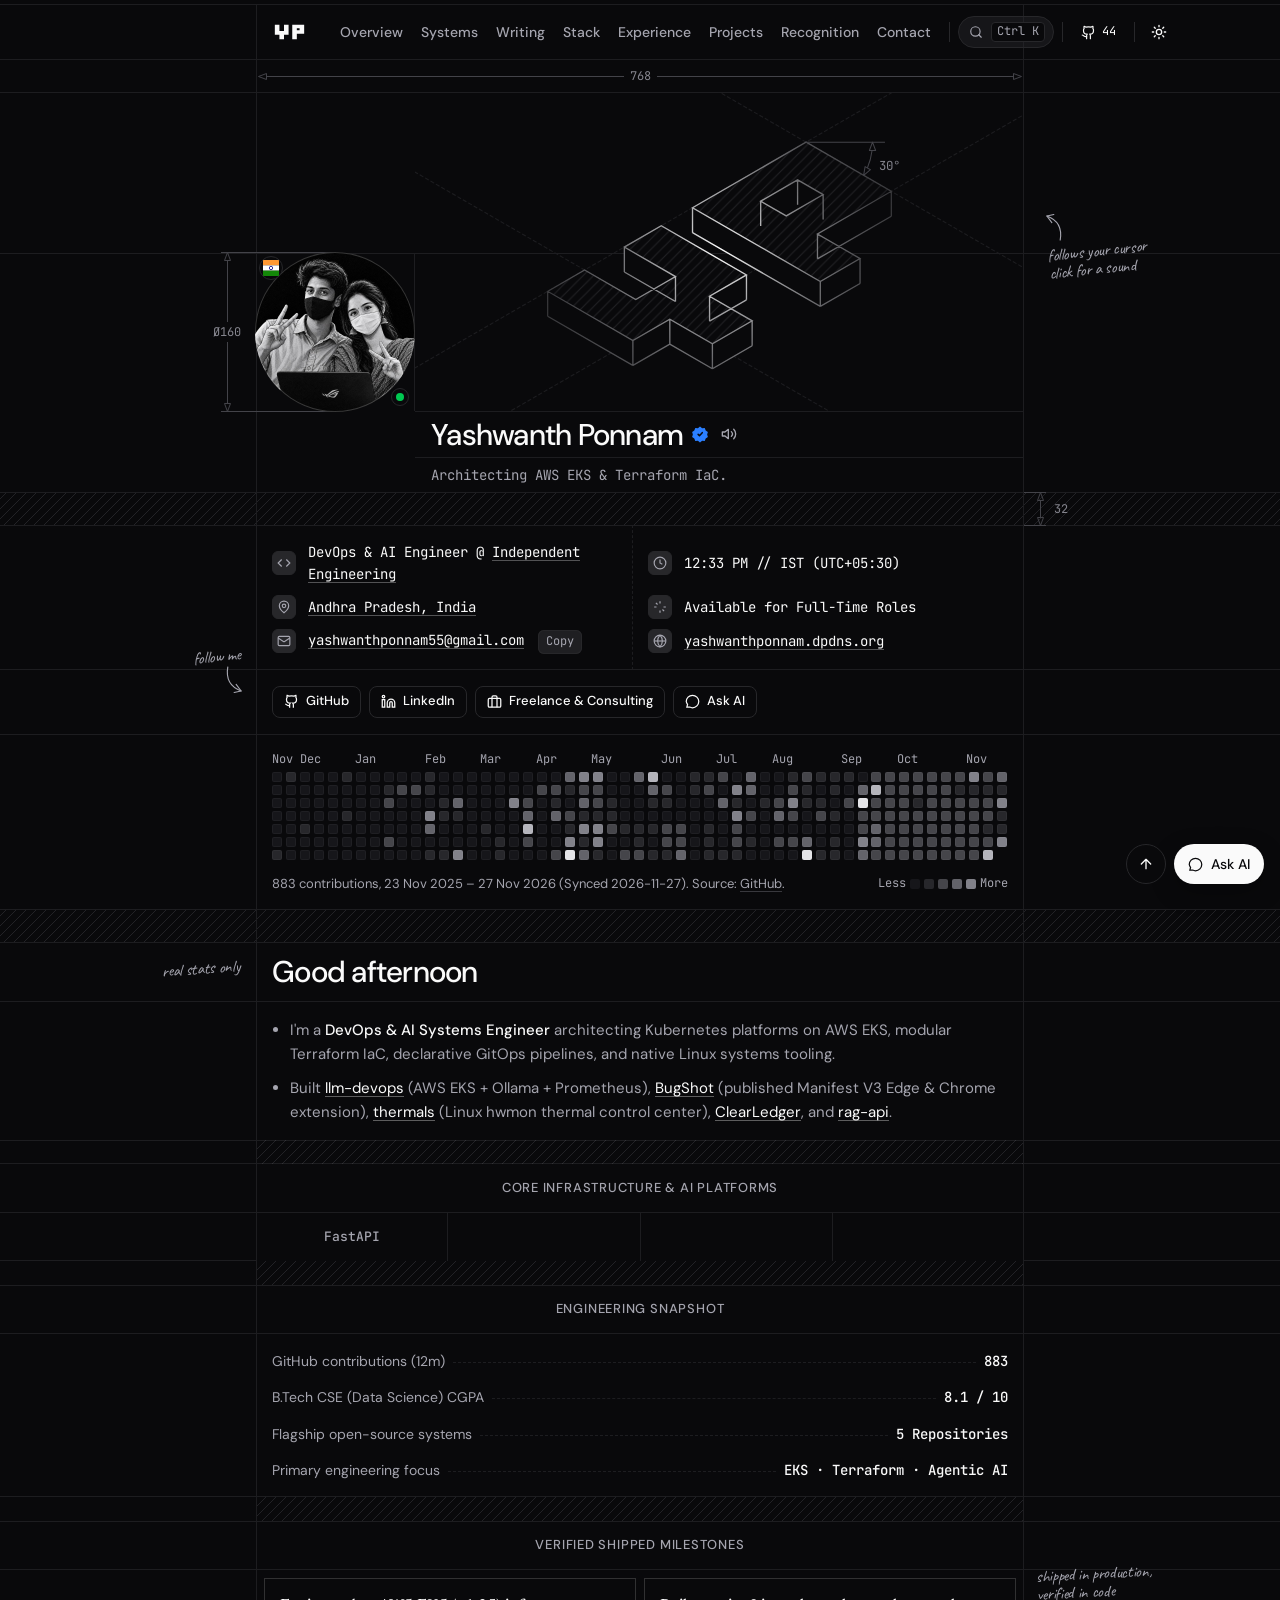
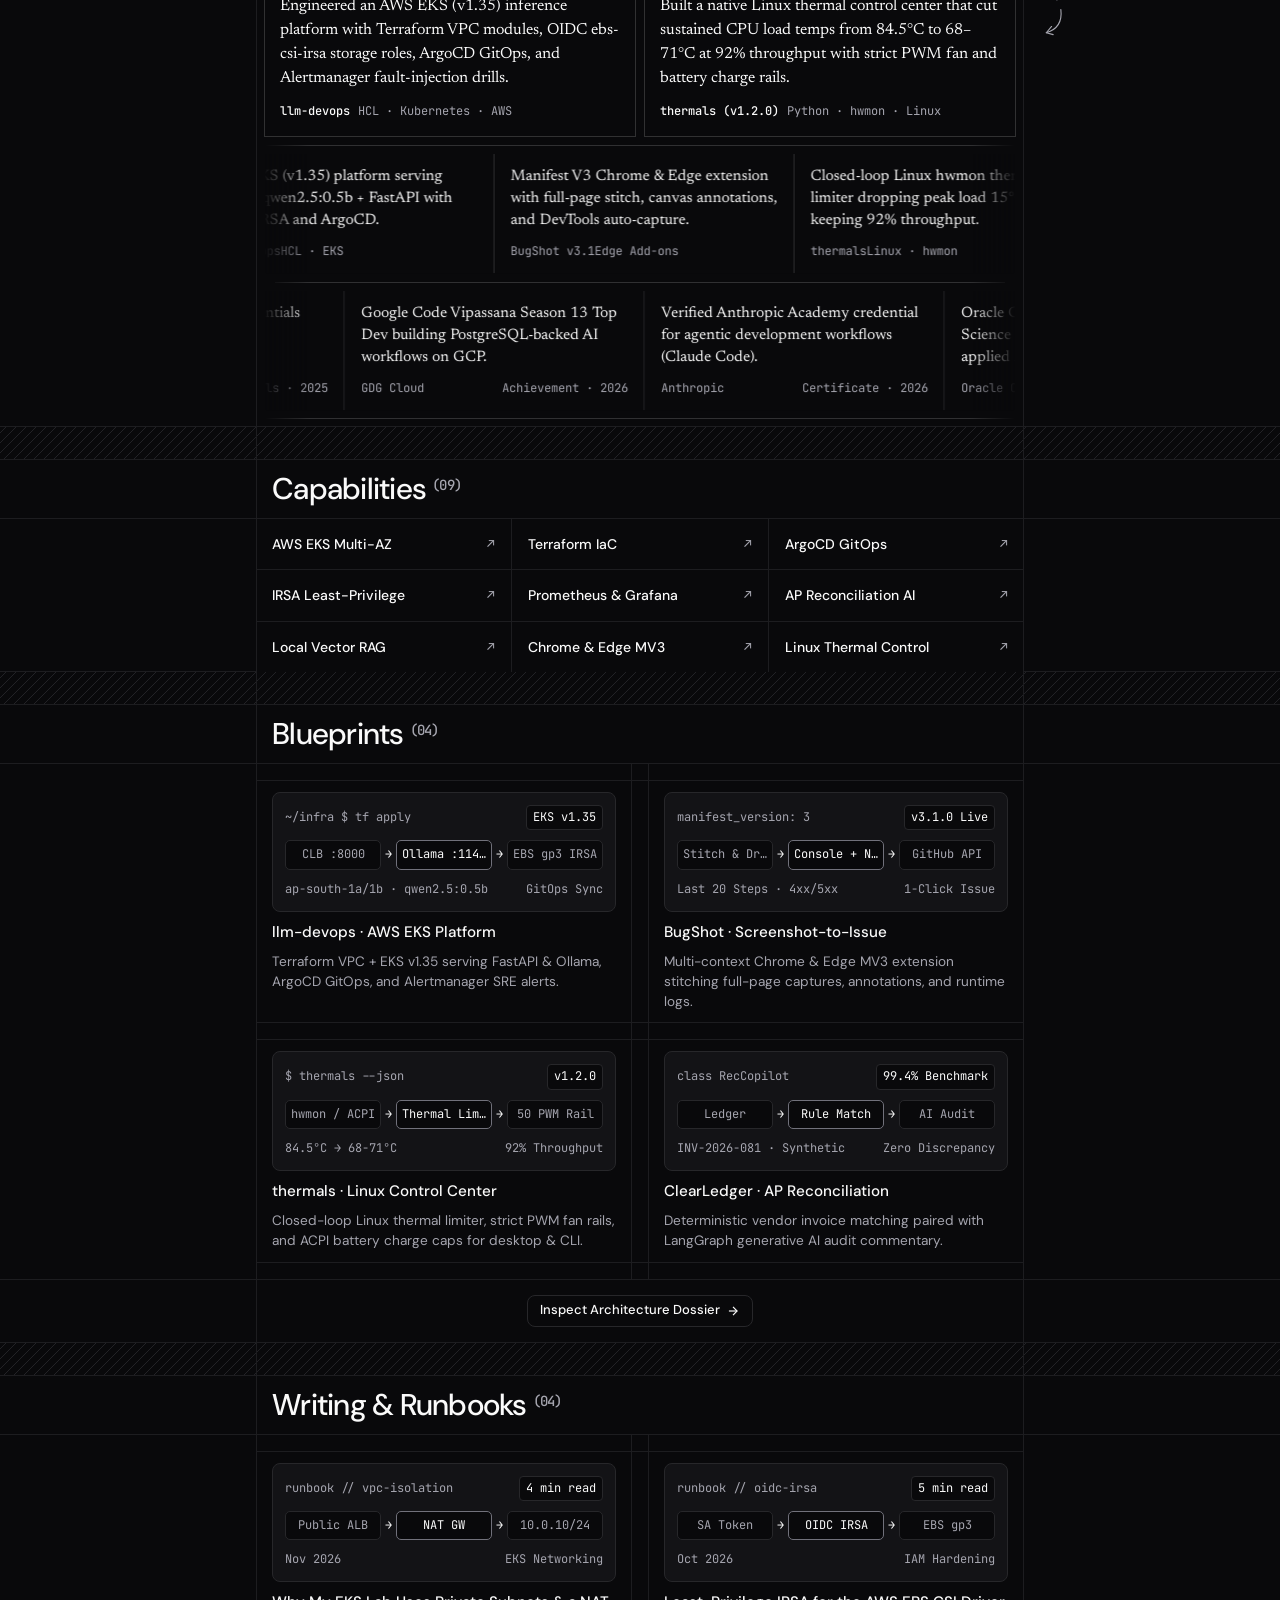
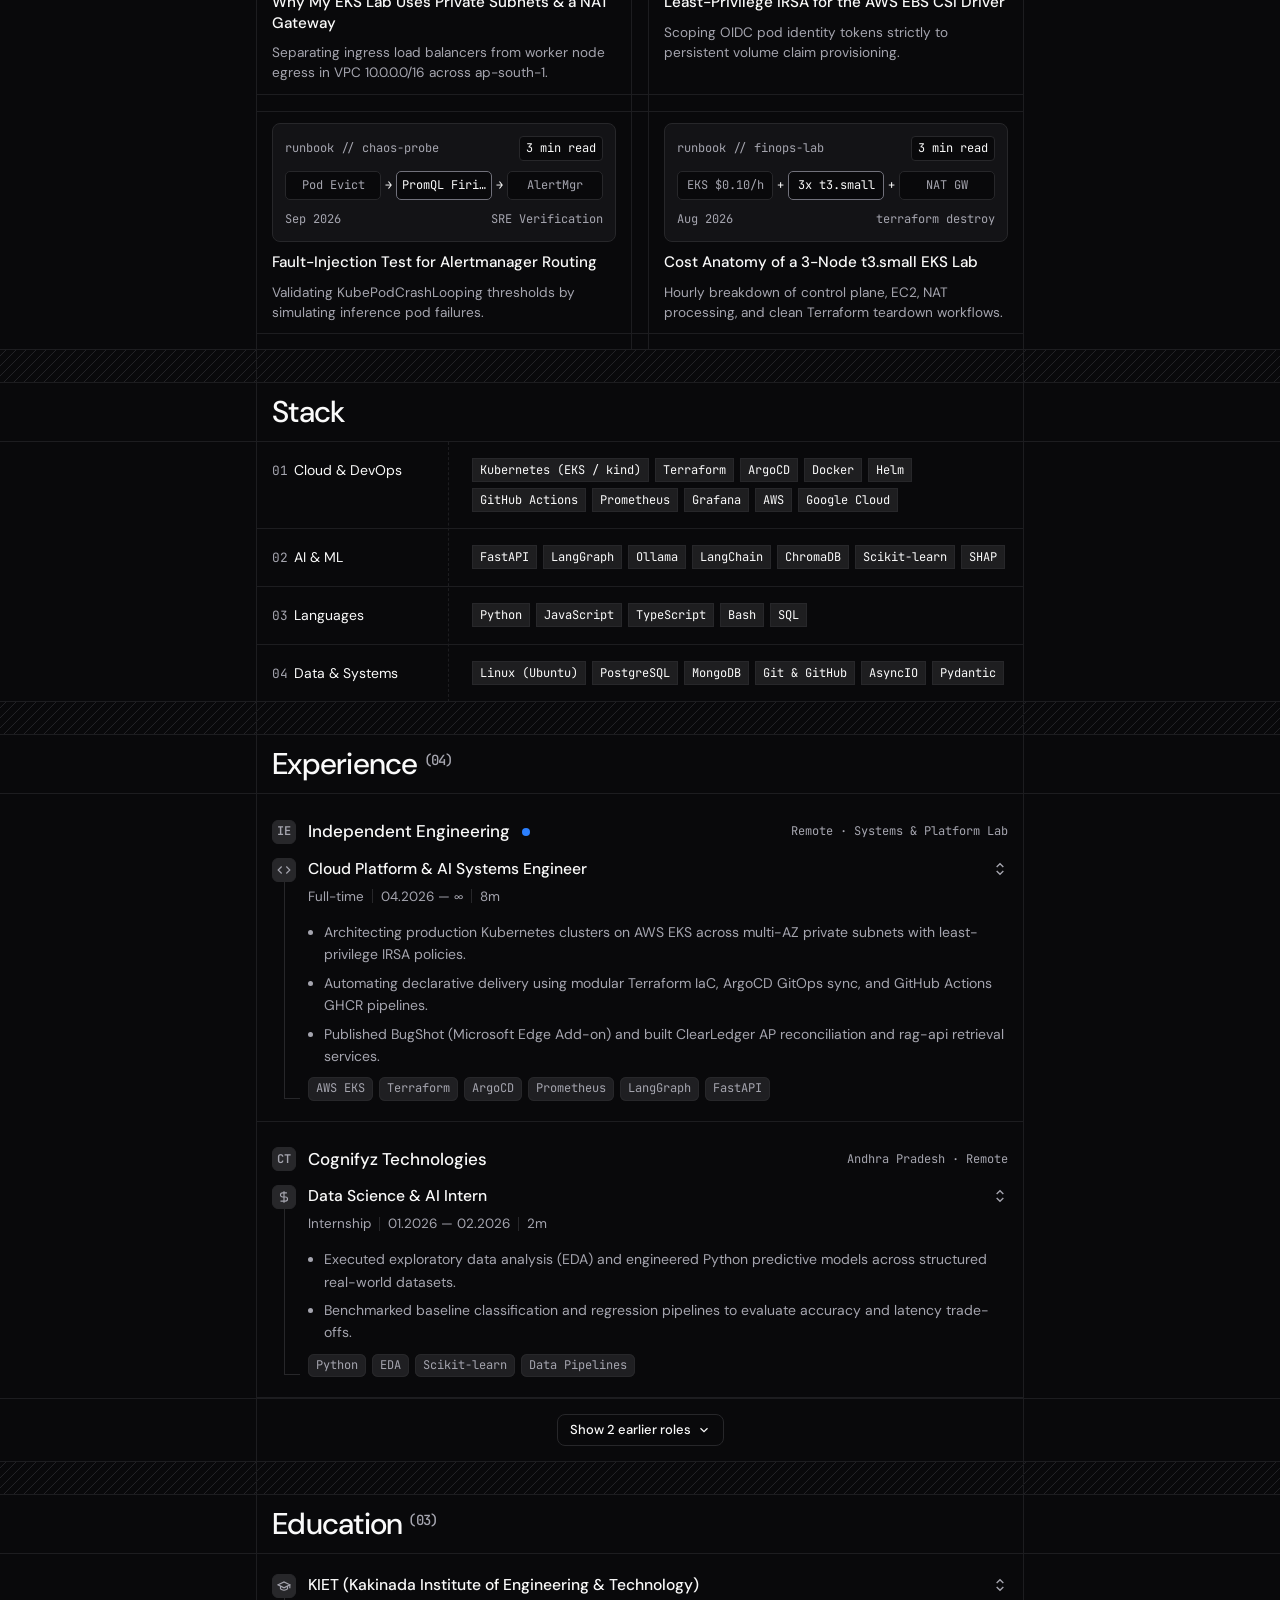
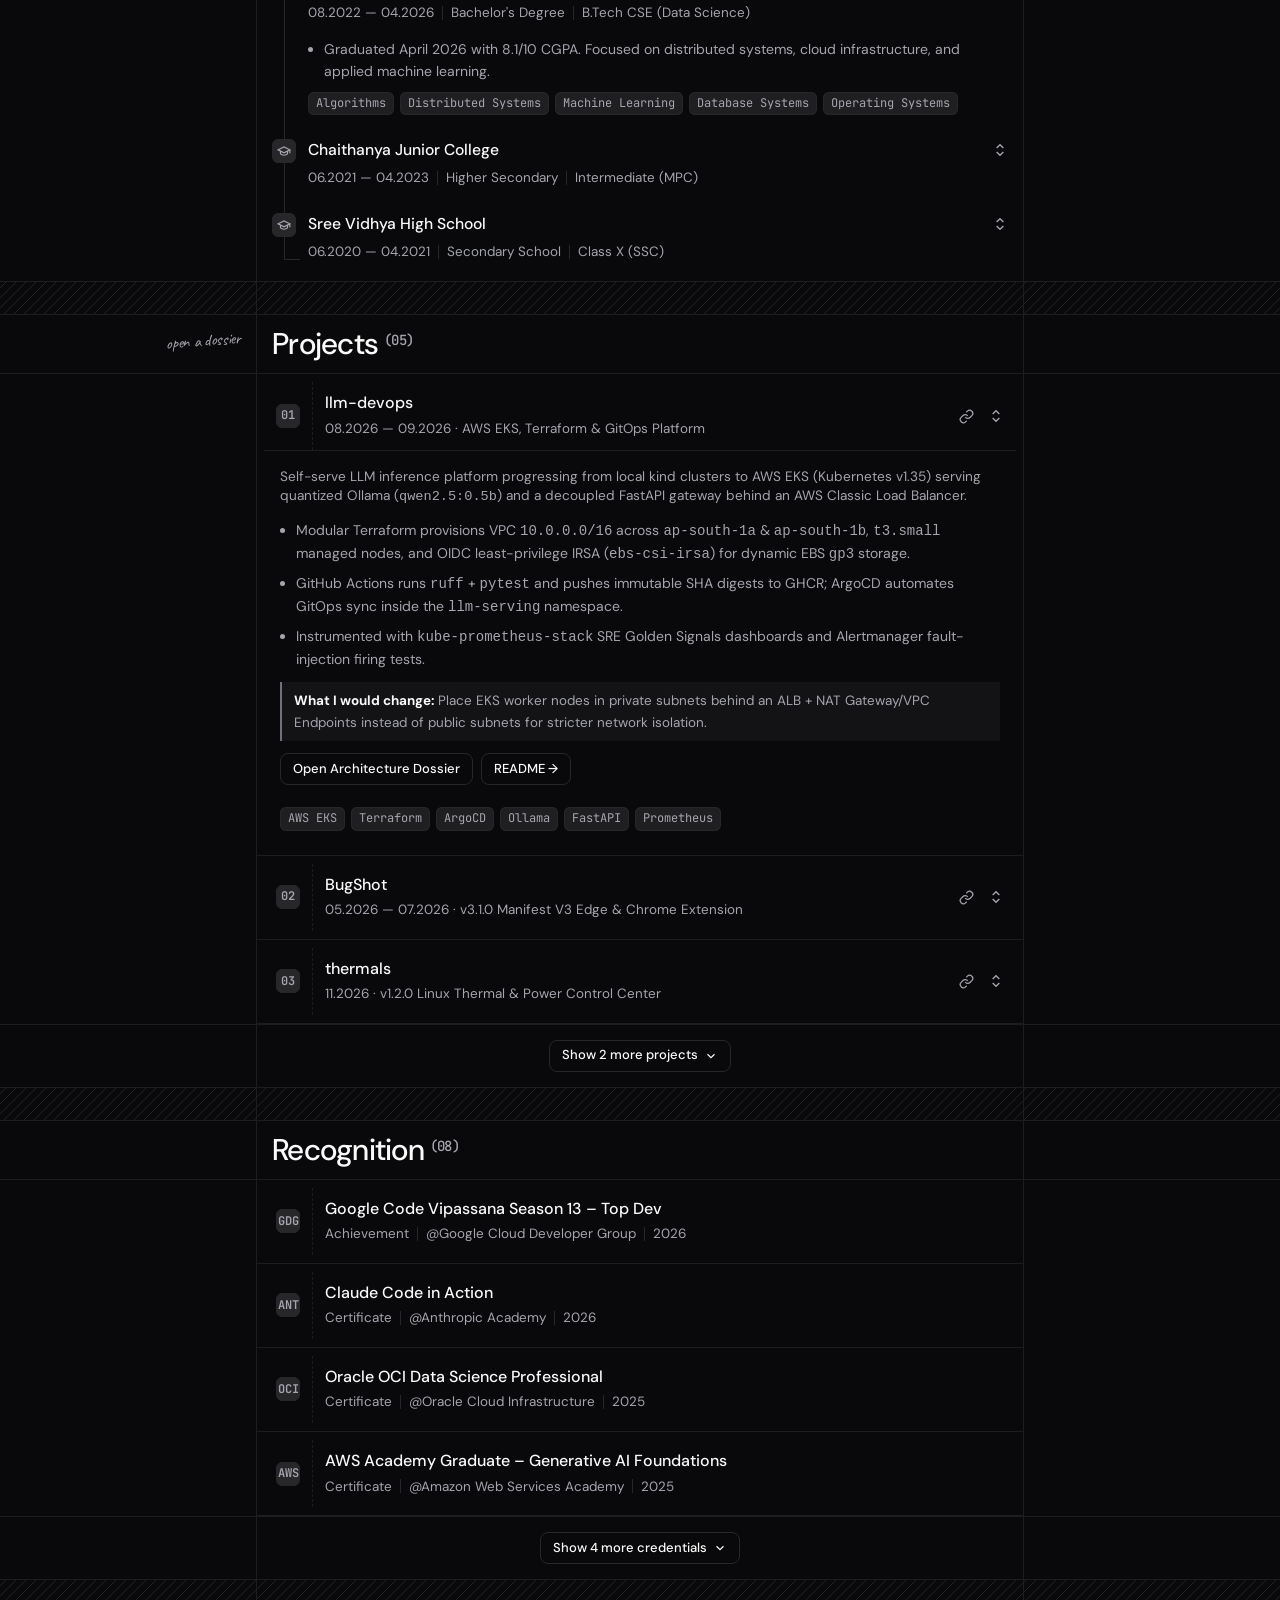
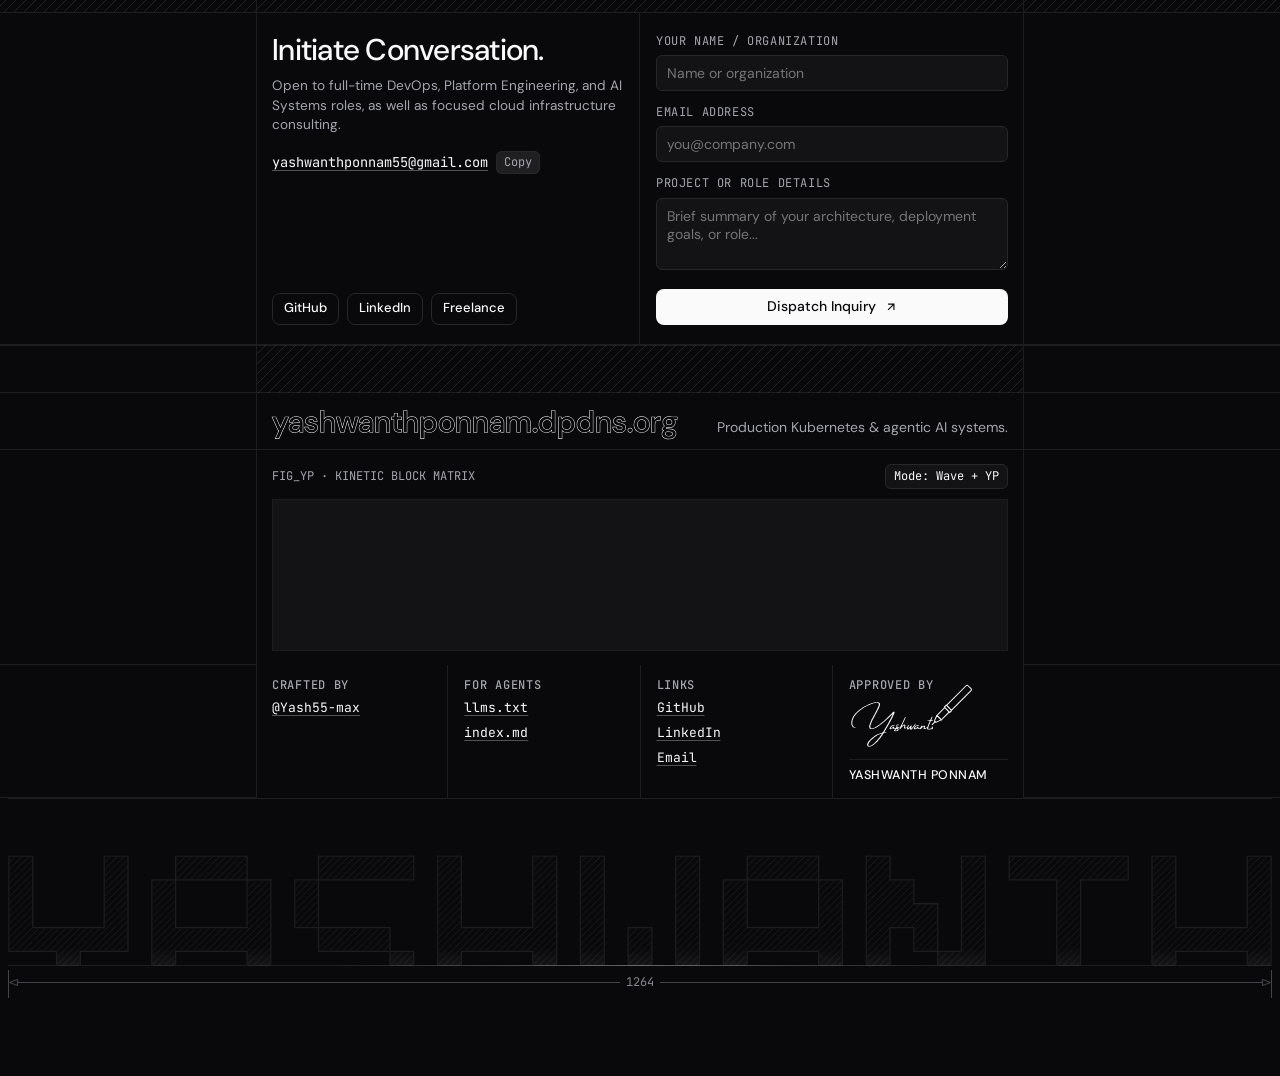
==== commit 3d4cd5da: "feat: use local mixkit sci-fi WAV assets exclusively for page SFX" ====
--- a/index.html
+++ b/index.html
@@ -4247,6 +4247,7 @@
       <button type="button" class="cmd-item" data-cmd="action:ai"><span>Open Yashwanth's AI Assistant</span><span class="kbd-chip">AI</span></button>
       <button type="button" class="cmd-item" data-cmd="action:copy-email"><span>Copy Email (yashwanthponnam55@gmail.com)</span><span class="kbd-chip">Copy</span></button>
       <button type="button" class="cmd-item" data-cmd="action:theme"><span>Toggle Dark / Light Theme</span><span class="kbd-chip">Theme</span></button>
+      <button type="button" class="cmd-item" data-cmd="action:toggle-sound"><span id="cmdSoundLabel">Mute UI Sound Effects</span><span class="kbd-chip">Audio</span></button>
     </div>
   </div>
 
@@ -4327,49 +4328,88 @@
   <script src="assets/yash_data.js"></script>
   <script>
     /* -------------------------------------------------------------
-       1. SOUNDCN KENNEY CC0 METAL CLICK + WEB AUDIO FALLBACK
+       1. PAGE AUDIO ENGINE (Strictly uses local Mixkit WAV assets)
        ------------------------------------------------------------- */
-    const METAL_CLICK_URI = "[data-uri]";
+    const SFX_FILES = {
+      click: 'assets/mixkit-sci-fi-click-900.wav',
+      confirm: 'assets/mixkit-sci-fi-confirmation-914.wav',
+      zoom: 'assets/mixkit-sci-fi-interface-zoom-890.wav'
+    };
+    const SFX_GAINS = {
+      click: { normal: 0.28, loud: 0.45 },
+      confirm: { normal: 0.34, loud: 0.42 },
+      zoom: { normal: 0.26, loud: 0.34 }
+    };
     let sharedAudioCtx = null;
-    let clickAudioBuffer = null;
-
-    function playSoundFeedback(loud = true) {
+    const sfxBuffers = {};
+    const sfxPending = {};
+    const activeSfx = {};
+    let sfxEnabled = localStorage.getItem('yp_sfx_enabled') !== 'false';
+
+    function updateSoundCmdLabel() {
+      const label = document.getElementById('cmdSoundLabel');
+      if (label) label.textContent = sfxEnabled ? 'Mute UI Sound Effects' : 'Unmute UI Sound Effects';
+    }
+    updateSoundCmdLabel();
+
+    function preloadSfx(keys = Object.keys(SFX_FILES)) {
+      const Ctor = window.AudioContext || window.webkitAudioContext;
+      if (!Ctor) return;
+      if (!sharedAudioCtx) sharedAudioCtx = new Ctor();
+      keys.forEach((key) => {
+        if (sfxBuffers[key] || sfxPending[key] || !SFX_FILES[key]) return;
+        sfxPending[key] = fetch(SFX_FILES[key])
+          .then(r => (r.ok ? r.arrayBuffer() : null))
+          .then(ab => (ab ? sharedAudioCtx.decodeAudioData(ab) : null))
+          .then(decoded => { if (decoded) sfxBuffers[key] = decoded; })
+          .catch(() => {})
+          .finally(() => { delete sfxPending[key]; });
+      });
+    }
+
+    function stopActiveSfx(kind) {
+      const prev = activeSfx[kind];
+      if (!prev) return;
       try {
+        if (typeof prev.stop === 'function') prev.stop();
+        else if (typeof prev.pause === 'function') {
+          prev.pause();
+          prev.currentTime = 0;
+        }
+      } catch (_) {}
+      delete activeSfx[kind];
+    }
+
+    function playSfx(kind = 'click', loud = false) {
+      if (!sfxEnabled || !SFX_FILES[kind]) return;
+      try {
+        const vol = SFX_GAINS[kind]?.[loud ? 'loud' : 'normal'] ?? 0.3;
+        stopActiveSfx(kind);
+
         const Ctor = window.AudioContext || window.webkitAudioContext;
-        if (!Ctor) return;
-        if (!sharedAudioCtx) sharedAudioCtx = new Ctor();
-        if (sharedAudioCtx.state === 'suspended') sharedAudioCtx.resume().catch(() => {});
-
-        if (clickAudioBuffer) {
-          const src = sharedAudioCtx.createBufferSource();
-          src.buffer = clickAudioBuffer;
-          const g = sharedAudioCtx.createGain();
-          g.gain.value = loud ? 0.55 : 0.25;
-          src.connect(g);
-          g.connect(sharedAudioCtx.destination);
-          src.start(0);
-          return;
+        if (Ctor) {
+          if (!sharedAudioCtx) sharedAudioCtx = new Ctor();
+          if (sharedAudioCtx.state === 'suspended') sharedAudioCtx.resume().catch(() => {});
+          if (sfxBuffers[kind]) {
+            const src = sharedAudioCtx.createBufferSource();
+            src.buffer = sfxBuffers[kind];
+            const g = sharedAudioCtx.createGain();
+            g.gain.value = vol;
+            src.connect(g);
+            g.connect(sharedAudioCtx.destination);
+            src.onended = () => { if (activeSfx[kind] === src) delete activeSfx[kind]; };
+            activeSfx[kind] = src;
+            src.start(0);
+            return;
+          }
+          preloadSfx();
         }
 
-        // Decode real CC0 metal-click once on first user gesture; play crisp synthesized click immediately this frame
-        fetch(METAL_CLICK_URI)
-          .then(r => r.arrayBuffer())
-          .then(ab => sharedAudioCtx.decodeAudioData(ab))
-          .then(decoded => { clickAudioBuffer = decoded; })
-          .catch(() => {});
-
-        const now = sharedAudioCtx.currentTime;
-        const osc = sharedAudioCtx.createOscillator();
-        const gain = sharedAudioCtx.createGain();
-        osc.type = 'triangle';
-        osc.frequency.setValueAtTime(loud ? 360 : 520, now);
-        osc.frequency.exponentialRampToValueAtTime(110, now + 0.042);
-        gain.gain.setValueAtTime(loud ? 0.16 : 0.08, now);
-        gain.gain.exponentialRampToValueAtTime(0.001, now + 0.045);
-        osc.connect(gain);
-        gain.connect(sharedAudioCtx.destination);
-        osc.start(now);
-        osc.stop(now + 0.05);
+        // Direct WAV element playback on very first interaction before Web Audio decode finishes
+        const el = new Audio(SFX_FILES[kind]);
+        el.volume = vol;
+        activeSfx[kind] = el;
+        el.play().catch(() => {});
       } catch (_) {}
     }
 
@@ -4398,7 +4438,7 @@
     applyTheme(localStorage.getItem('theme') || 'dark');
 
     themeToggleBtn.addEventListener('click', (e) => {
-      playSoundFeedback(false);
+      playSfx('click', false);
       const current = document.documentElement.getAttribute('data-theme');
       const next = current === 'dark' ? 'light' : 'dark';
       const reduced = window.matchMedia('(prefers-reduced-motion: reduce)').matches;
@@ -4508,7 +4548,7 @@
 
       let pressTimer = null;
       function triggerPress() {
-        playSoundFeedback(true);
+        playSfx('click', true);
         applyPose(true);
         clearTimeout(pressTimer);
         pressTimer = setTimeout(() => applyPose(false), 150);
@@ -4549,7 +4589,7 @@
       if (copyBtn) {
         copyBtn.addEventListener('click', () => {
           navigator.clipboard?.writeText(svgSource).catch(() => {});
-          playSoundFeedback(false);
+          playSfx('confirm', false);
           menu.classList.remove('open');
         });
       }
@@ -4560,7 +4600,7 @@
           a.href = 'favicon.svg';
           a.download = 'yashwanth-yp-mark.svg';
           a.click();
-          playSoundFeedback(false);
+          playSfx('confirm', false);
           menu.classList.remove('open');
         });
       }
@@ -4589,7 +4629,7 @@
         const targetId = btn.getAttribute('aria-controls');
         const panel = targetId ? document.getElementById(targetId) : null;
         if (!panel) return;
-        playSoundFeedback(false);
+        playSfx('click', false);
         const expanded = btn.getAttribute('aria-expanded') === 'true';
         btn.setAttribute('aria-expanded', expanded ? 'false' : 'true');
         panel.hidden = expanded;
@@ -4598,7 +4638,7 @@
 
     document.querySelectorAll('.toggle-more-btn').forEach(btn => {
       btn.addEventListener('click', () => {
-        playSoundFeedback(false);
+        playSfx('click', false);
         const group = btn.getAttribute('data-target-group');
         const expanded = btn.getAttribute('aria-expanded') === 'true';
         document.querySelectorAll(`.extra-item[data-group="${group}"]`).forEach(el => { el.hidden = expanded; });
@@ -4613,7 +4653,7 @@
         const anchor = btn.getAttribute('data-copy-anchor') || '';
         const url = window.location.origin + window.location.pathname + anchor;
         navigator.clipboard?.writeText(url).catch(() => {});
-        playSoundFeedback(false);
+        playSfx('confirm', false);
       });
     });
 
@@ -4940,7 +4980,10 @@
       projectDrawer.classList.add('open');
       navBackdrop.classList.add('open');
       document.body.style.overflow = 'hidden';
-      if (updateHash) history.replaceState(null, '', '#project-' + id);
+      if (updateHash) {
+        playSfx('zoom', false);
+        history.replaceState(null, '', '#project-' + id);
+      }
       projectDrawerCloseBtn?.focus();
     }
 
@@ -4975,6 +5018,7 @@
     const cmdItems = Array.from(document.querySelectorAll('.cmd-item'));
 
     function openCmdPalette() {
+      playSfx('zoom', false);
       cmdModal.hidden = false;
       navBackdrop.classList.add('open');
       cmdFilterInput.value = '';
@@ -4987,7 +5031,7 @@
       if (!projectDrawer.classList.contains('open')) navBackdrop.classList.remove('open');
     }
 
-    cmdTrigger?.addEventListener('click', () => { playSoundFeedback(false); openCmdPalette(); });
+    cmdTrigger?.addEventListener('click', openCmdPalette);
     cmdCloseBtn?.addEventListener('click', closeCmdPalette);
     cmdFilterInput?.addEventListener('input', () => {
       const q = cmdFilterInput.value.toLowerCase();
@@ -4996,11 +5040,11 @@
 
     cmdItems.forEach(item => {
       item.addEventListener('click', () => {
-        playSoundFeedback(false);
         const cmd = item.getAttribute('data-cmd');
         closeCmdPalette();
         if (!cmd) return;
         if (cmd.startsWith('scroll:')) {
+          playSfx('click', false);
           document.querySelector(cmd.slice(7))?.scrollIntoView({ behavior: 'smooth' });
         } else if (cmd.startsWith('dossier:')) {
           openProjectDrawer(cmd.slice(8));
@@ -5010,6 +5054,11 @@
           copyEmail('copyEmailBtn');
         } else if (cmd === 'action:theme') {
           themeToggleBtn.click();
+        } else if (cmd === 'action:toggle-sound') {
+          sfxEnabled = !sfxEnabled;
+          localStorage.setItem('yp_sfx_enabled', String(sfxEnabled));
+          updateSoundCmdLabel();
+          if (sfxEnabled) playSfx('confirm', false);
         }
       });
     });
@@ -5039,6 +5088,7 @@
     updateRateLimitUI();
 
     function openAiModal() {
+      playSfx('zoom', false);
       aiAssistantModal.hidden = false;
       aiAssistantBackdrop.classList.add('open');
       askAiTriggerBtn.setAttribute('aria-expanded', 'true');
@@ -5096,7 +5146,10 @@
       updateRateLimitUI();
       appendMessage('user', query);
       aiChatInput.value = '';
-      setTimeout(() => appendMessage('assistant', getAiResponse(query)), 180);
+      setTimeout(() => {
+        appendMessage('assistant', getAiResponse(query));
+        playSfx('confirm', false);
+      }, 180);
     });
 
     document.querySelectorAll('.ai-suggest-btn').forEach(btn => {
@@ -5195,13 +5248,13 @@
         avatarBox.addEventListener('mouseenter', () => { avatarHovered = true; });
         avatarBox.addEventListener('mouseleave', () => { avatarHovered = false; });
         avatarBox.addEventListener('click', () => {
-          playSoundFeedback(false);
+          playSfx('click', false);
           setAvatarSlide((activeAvatarIdx + 1) % slides.length);
         });
         avatarBox.addEventListener('keydown', (e) => {
           if (e.key === 'Enter' || e.key === ' ') {
             e.preventDefault();
-            playSoundFeedback(false);
+            playSfx('click', false);
             setAvatarSlide((activeAvatarIdx + 1) % slides.length);
           }
         });
@@ -5291,43 +5344,6 @@
         const guideOnnam = document.getElementById("sigGuideOnnam");
         if (!btn || !inkGroup || !penWrap || !guideY || !guideAsh || !guideP || !guideOnnam) return;
 
-        const PEN_SCRATCH_URI = "[data-uri]";
-        let scratchBuf = null;
-        let scratchSrc = null;
-
-        function preloadScratch() {
-          if (scratchBuf || reduced) return;
-          const Ctor = window.AudioContext || window.webkitAudioContext;
-          if (!Ctor) return;
-          if (!sharedAudioCtx) sharedAudioCtx = new Ctor();
-          fetch(PEN_SCRATCH_URI)
-            .then(r => r.arrayBuffer())
-            .then(ab => sharedAudioCtx.decodeAudioData(ab))
-            .then(buf => { scratchBuf = buf; })
-            .catch(() => {});
-        }
-
-        function playScratch() {
-          try {
-            const Ctor = window.AudioContext || window.webkitAudioContext;
-            if (!Ctor || reduced) return;
-            if (!sharedAudioCtx) sharedAudioCtx = new Ctor();
-            if (sharedAudioCtx.state === "suspended") sharedAudioCtx.resume().catch(() => {});
-            if (scratchSrc) { try { scratchSrc.stop(); } catch (_) {} }
-            if (scratchBuf) {
-              scratchSrc = sharedAudioCtx.createBufferSource();
-              scratchSrc.buffer = scratchBuf;
-              const g = sharedAudioCtx.createGain();
-              g.gain.value = 0.22;
-              scratchSrc.connect(g);
-              g.connect(sharedAudioCtx.destination);
-              scratchSrc.start(0);
-            } else {
-              preloadScratch();
-            }
-          } catch (_) {}
-        }
-
         const lenY = guideY.getTotalLength();
         const lenAsh = guideAsh.getTotalLength();
         const lenP = guideP.getTotalLength();
@@ -5426,7 +5442,7 @@
 
         btn.addEventListener("click", () => {
           hasAutoSigned = true;
-          playScratch();
+          playSfx("zoom", false);
           startSign();
         });
 
@@ -5434,7 +5450,7 @@
           new IntersectionObserver((entries) => {
             if (entries[0]?.isIntersecting && !hasAutoSigned) {
               hasAutoSigned = true;
-              preloadScratch();
+              preloadSfx(["zoom"]);
               startSign();
             }
           }, { rootMargin: "0px 0px -64px 0px", threshold: 0.45 }).observe(btn);
@@ -5473,7 +5489,7 @@
           topBtn.classList.toggle('visible', window.scrollY > 360);
         }, { passive: true });
         topBtn.addEventListener('click', () => {
-          playSoundFeedback(false);
+          playSfx('click', false);
           window.scrollTo({ top: 0, behavior: reduced ? 'auto' : 'smooth' });
         });
       }
@@ -5643,14 +5659,14 @@
       canvas.addEventListener('pointerdown', (e) => {
         const rect = canvas.getBoundingClientRect();
         ripples.push({ x: e.clientX - rect.left, y: e.clientY - rect.top, t0: performance.now() });
-        playSoundFeedback(false);
+        playSfx('click', false);
         if (reduced) draw(performance.now());
       });
 
       modeBtn?.addEventListener('click', () => {
         modeIdx = (modeIdx + 1) % modes.length;
         modeBtn.textContent = `Mode: ${modes[modeIdx]}`;
-        playSoundFeedback(false);
+        playSfx('click', false);
         if (reduced) draw(performance.now());
       });
 
@@ -5674,7 +5690,7 @@
     function copyEmail(triggerId) {
       const email = 'yashwanthponnam55@gmail.com';
       navigator.clipboard?.writeText(email).then(() => {
-        playSoundFeedback(false);
+        playSfx('confirm', false);
         if (triggerId === 'heroCopyEmailBtn') {
           const btn = document.getElementById('heroCopyEmailBtn');
           if (btn) {
@@ -5696,6 +5712,7 @@
 
     document.getElementById('contactForm')?.addEventListener('submit', (e) => {
       e.preventDefault();
+      playSfx('confirm', false);
       const name = document.getElementById('senderName').value;
       const email = document.getElementById('senderEmail').value;
       const msg = document.getElementById('senderMessage').value;
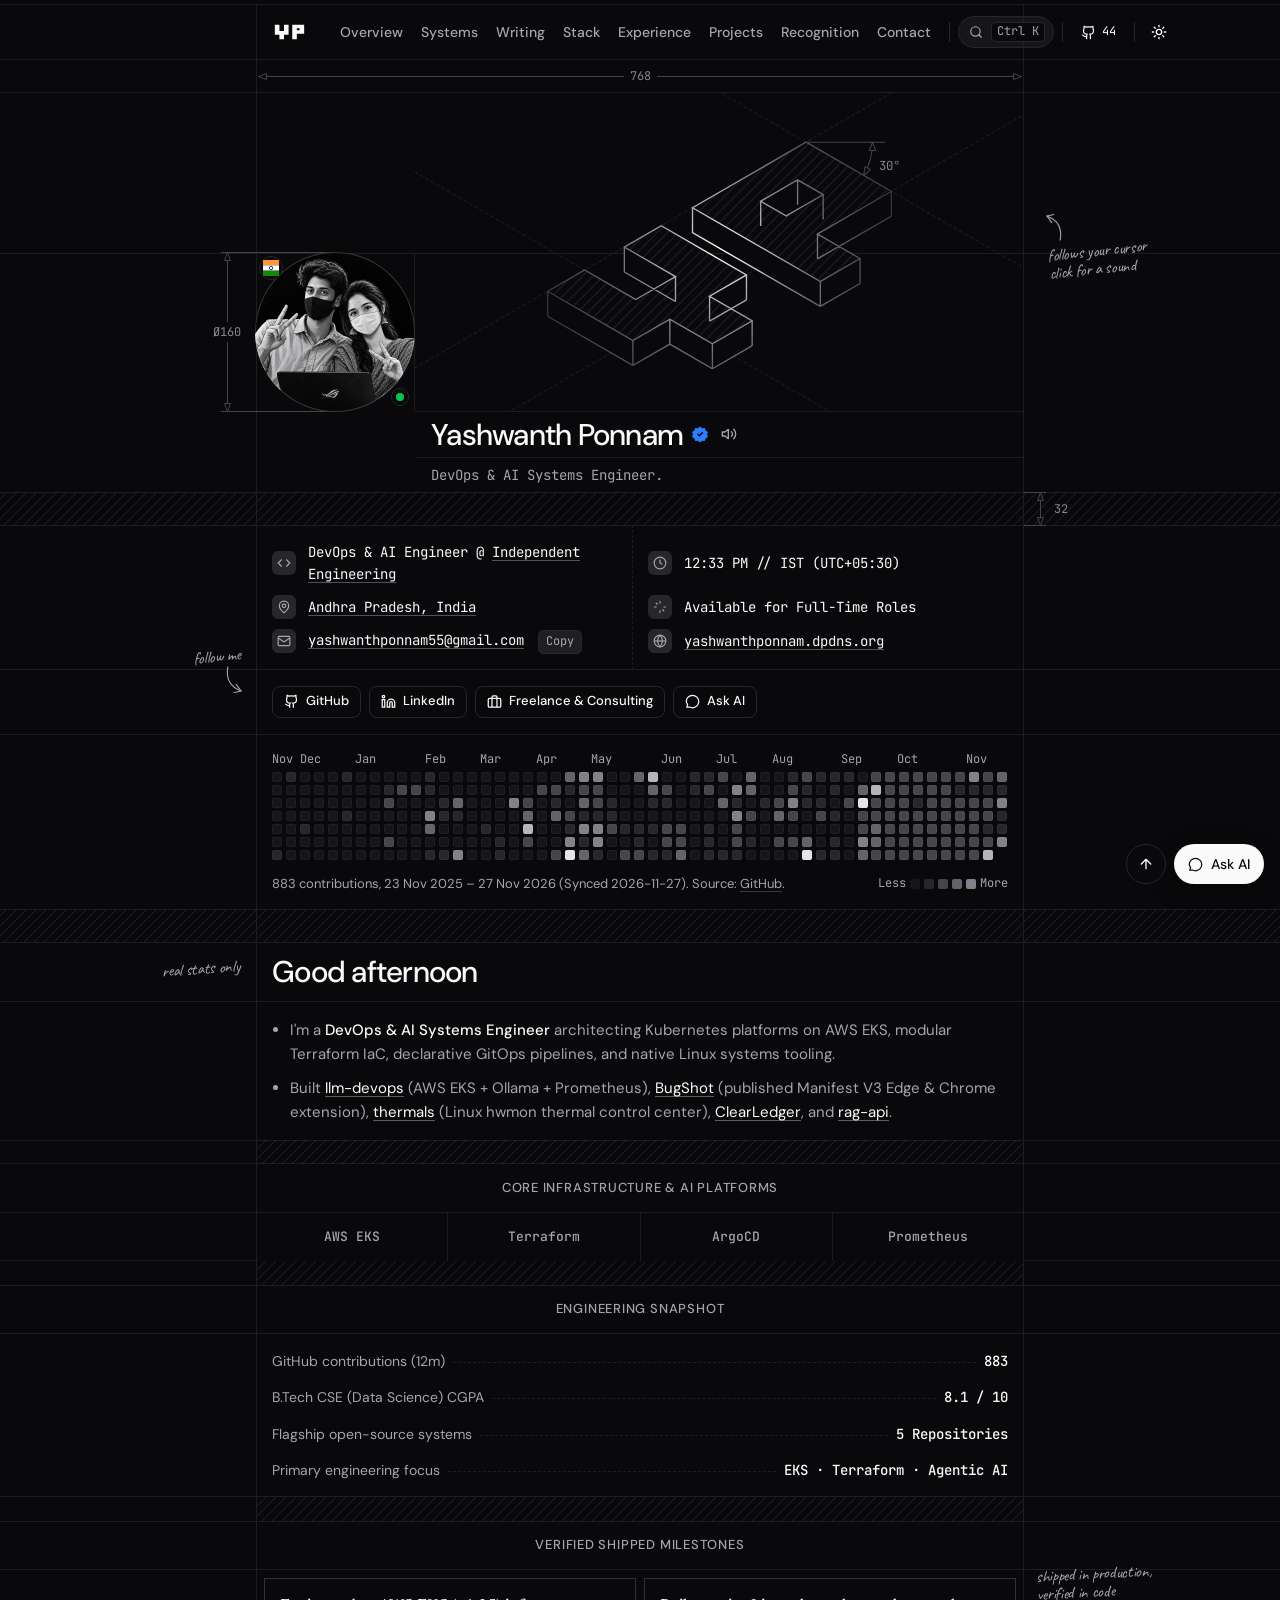
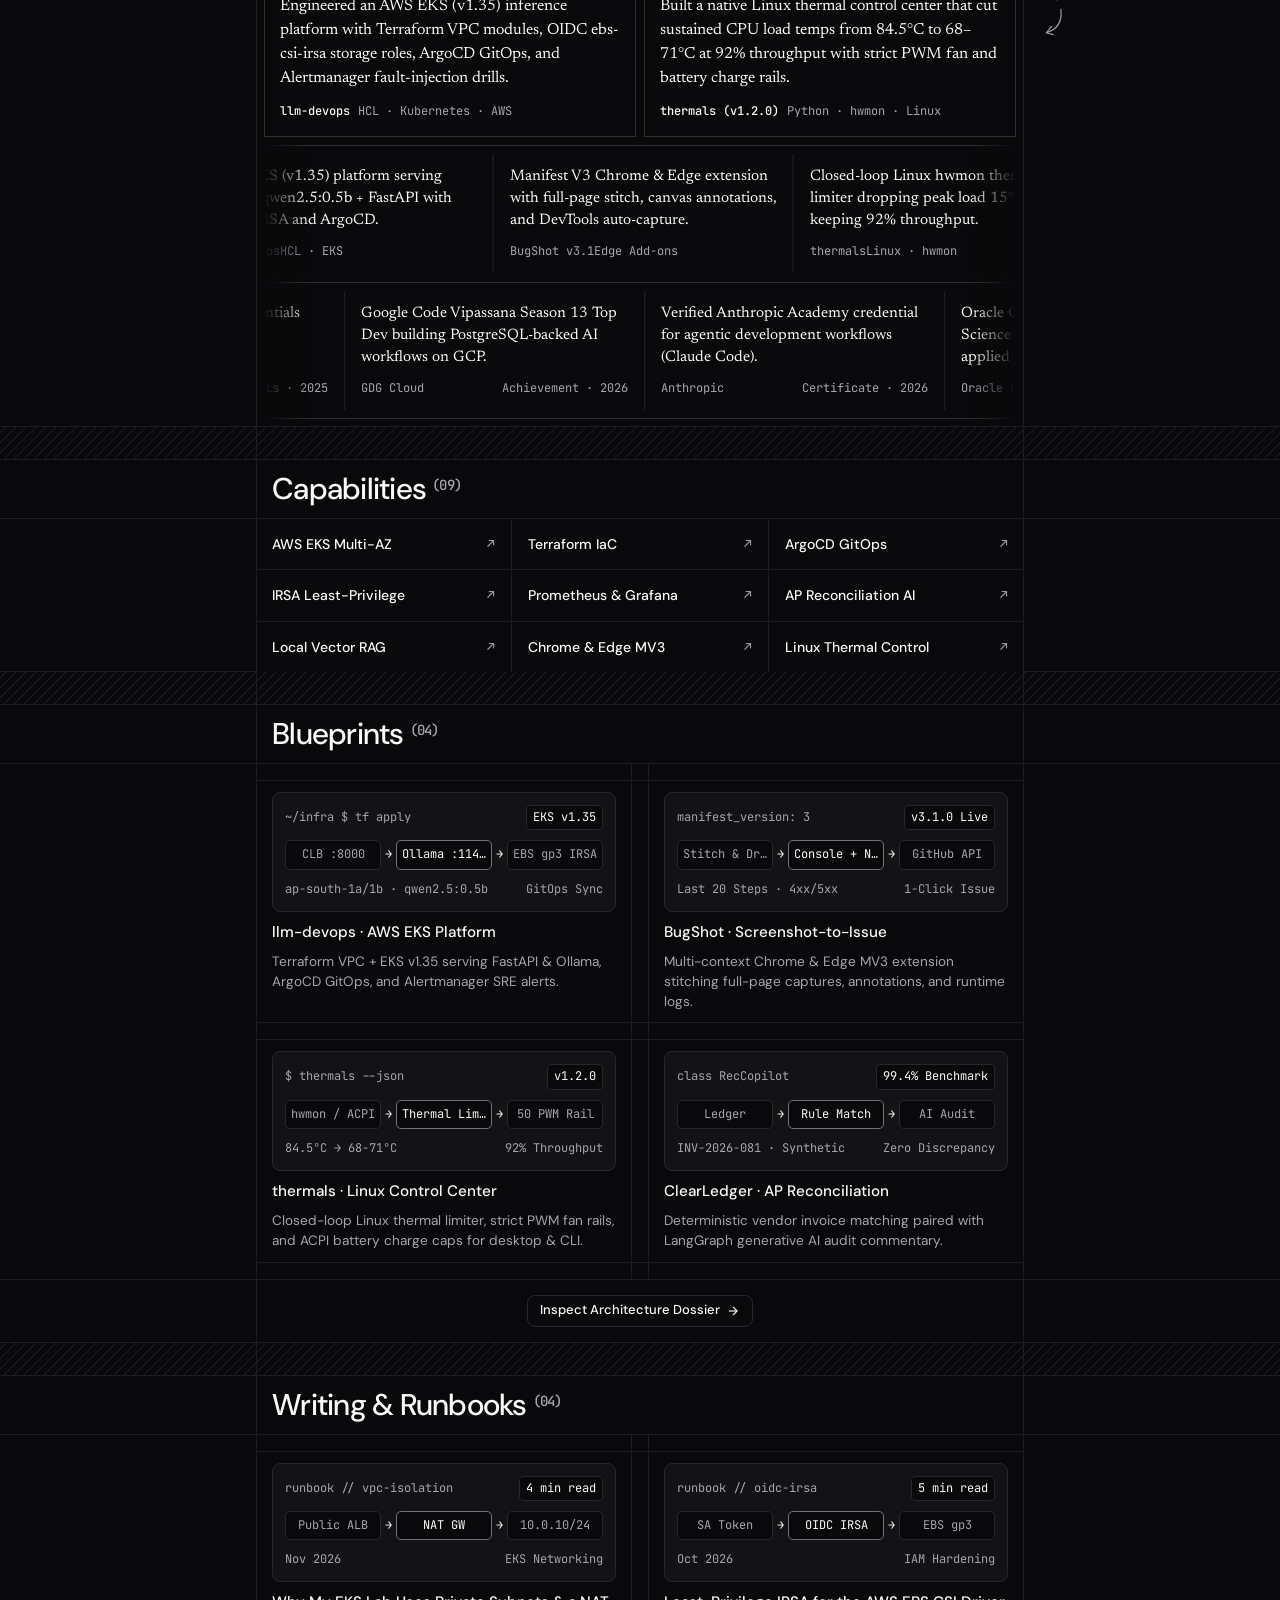
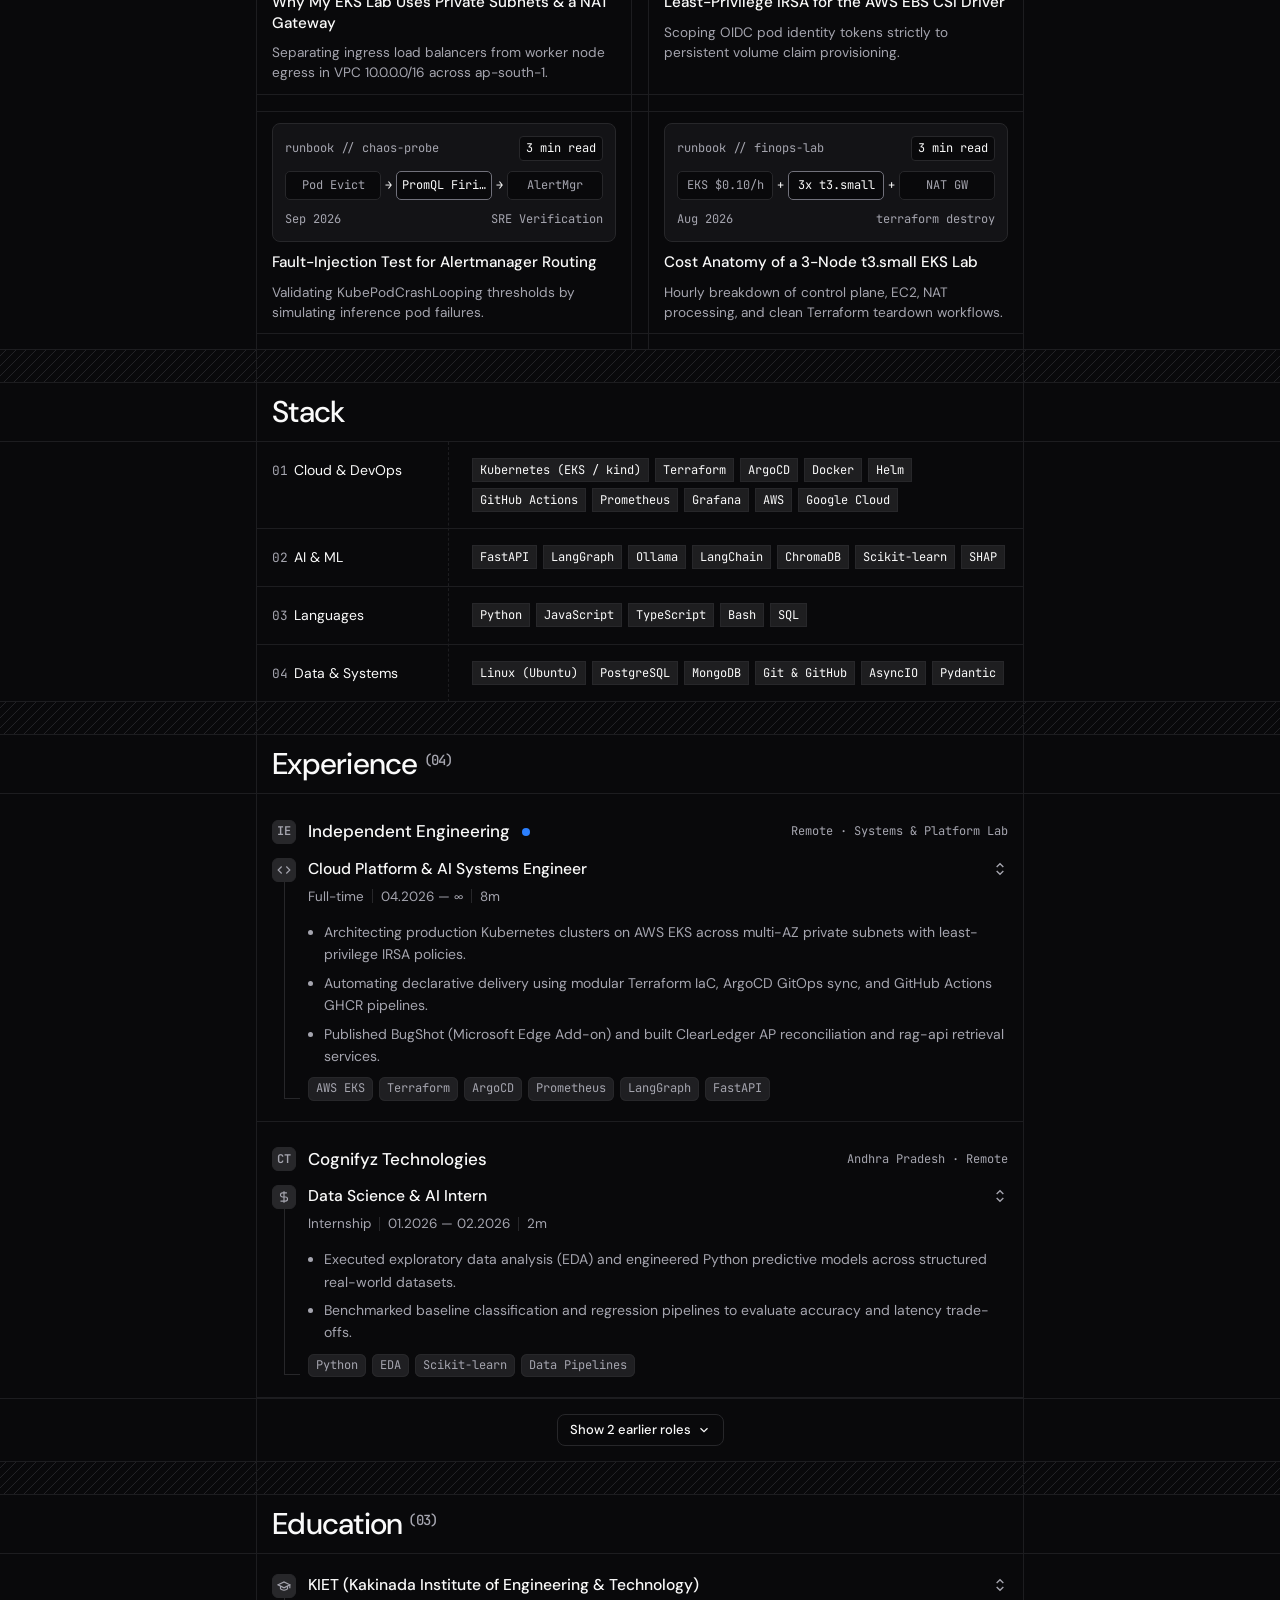
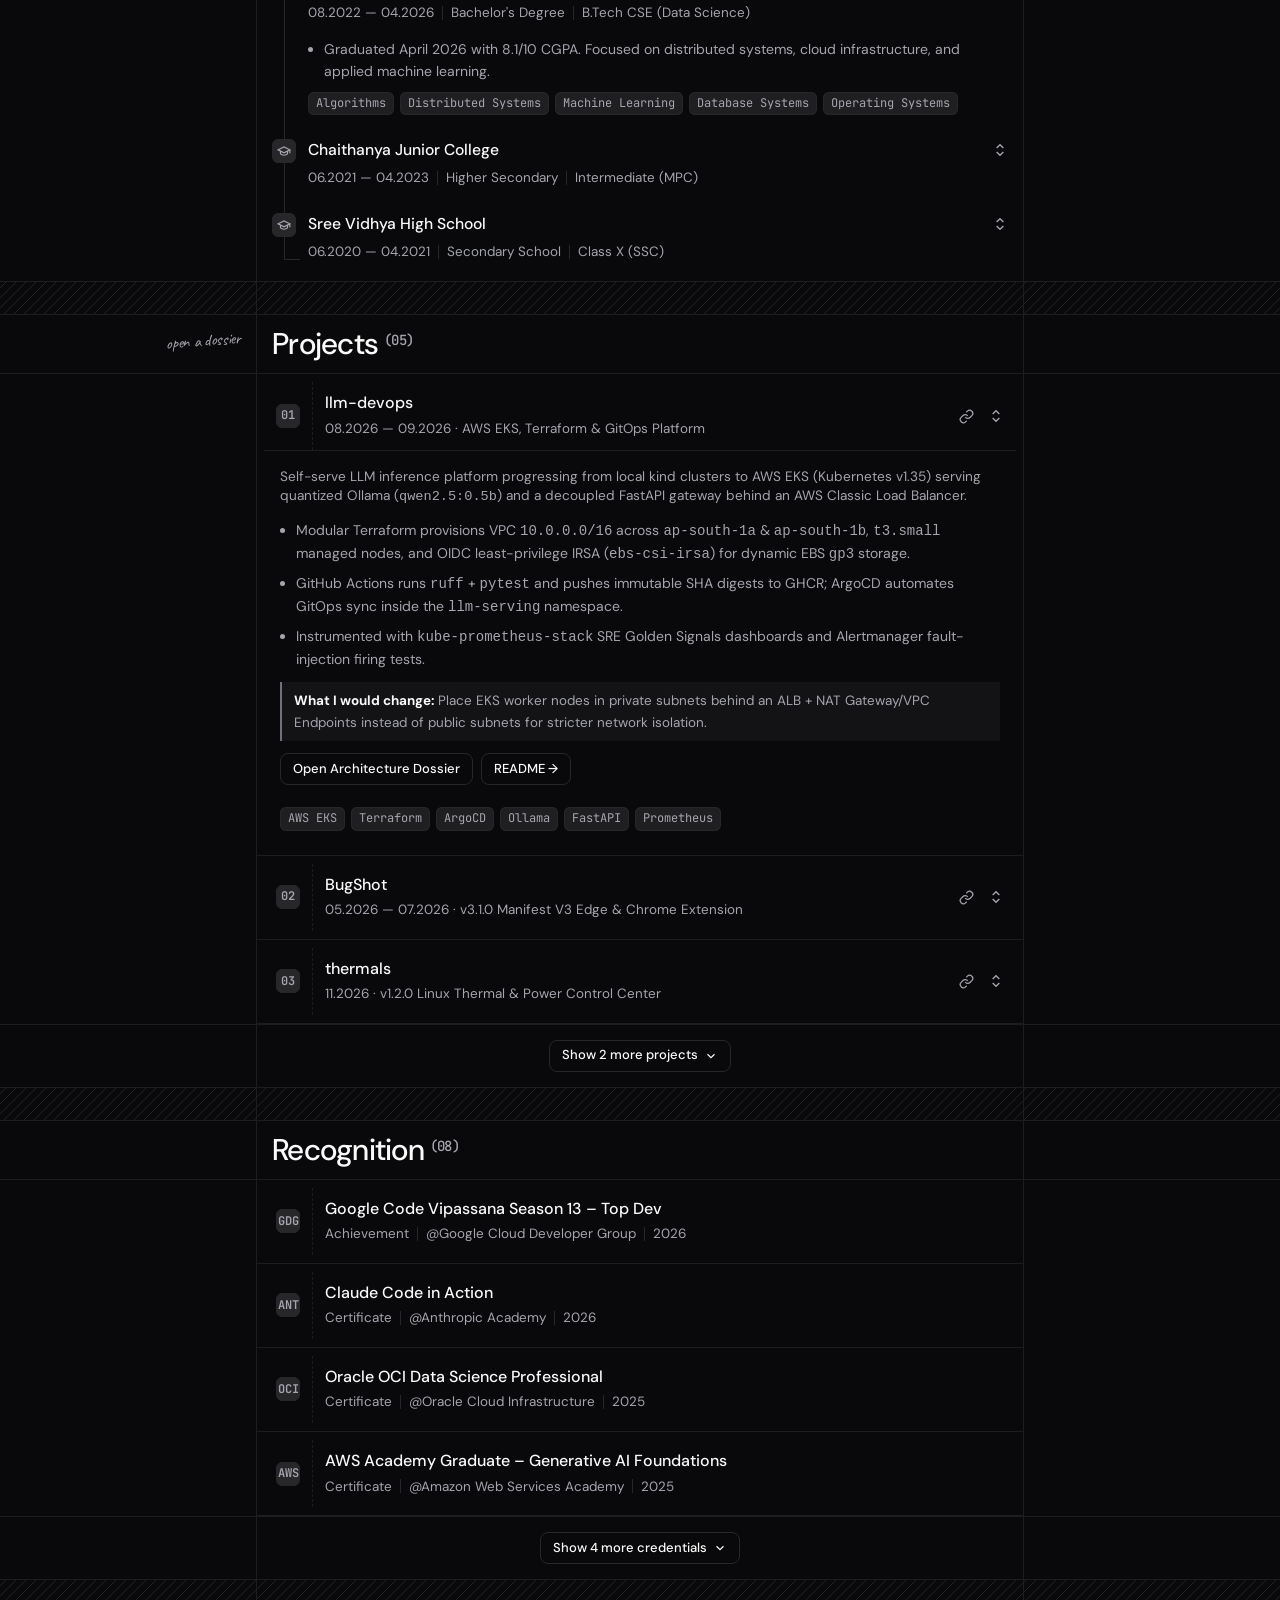
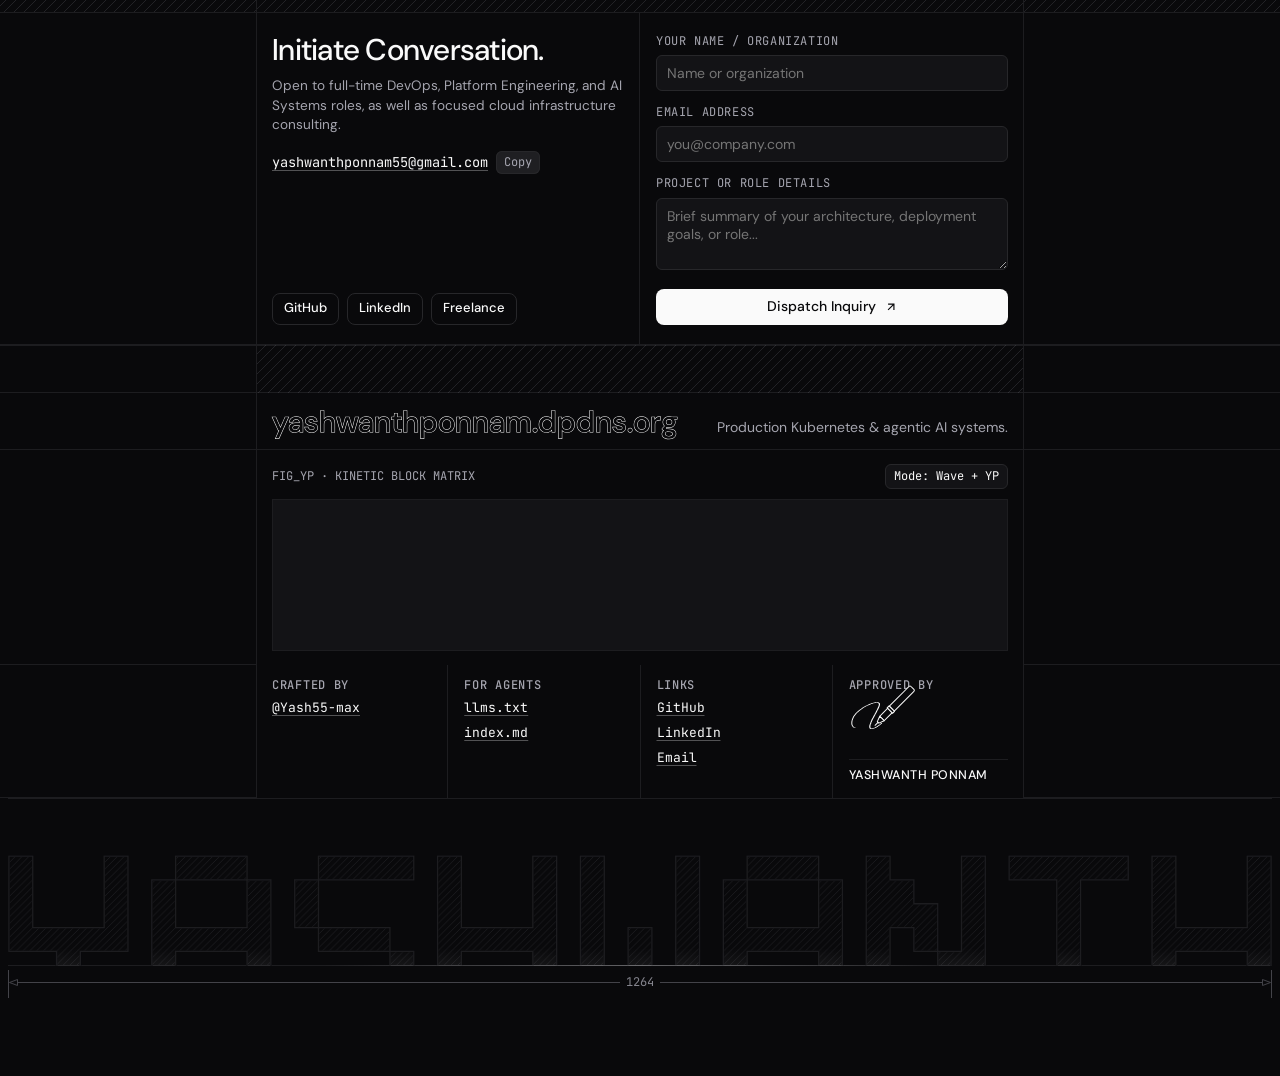
==== commit ce7b89c2: "feat: add isometric 4-block pre-display intro animation" ====
--- a/index.html
+++ b/index.html
@@ -73,6 +73,9 @@
       const savedTheme = localStorage.getItem('theme') || 'dark';
       document.documentElement.setAttribute('data-theme', savedTheme);
       document.documentElement.classList.toggle('dark', savedTheme === 'dark');
+      if (!window.matchMedia('(prefers-reduced-motion: reduce)').matches) {
+        document.documentElement.classList.add('intro-active');
+      }
     } catch (_) {}
   </script>
 
@@ -2601,7 +2604,87 @@
       border-top: 1px solid var(--line);
     }
 
+    html.intro-active,
+    html.intro-active body {
+      overflow: hidden;
+    }
+
+    #introLoader {
+      position: fixed;
+      inset: 0;
+      z-index: 9999;
+      background: #000000;
+      display: grid;
+      place-items: center;
+      opacity: 1;
+      visibility: visible;
+      transition: opacity 0.45s cubic-bezier(0.22, 1, 0.36, 1), visibility 0.45s cubic-bezier(0.22, 1, 0.36, 1), transform 0.45s cubic-bezier(0.22, 1, 0.36, 1);
+    }
+
+    html[data-theme="light"] #introLoader {
+      background: #fafafa;
+    }
+
+    #introLoader.is-exiting {
+      opacity: 0;
+      visibility: hidden;
+      transform: scale(1.025);
+      pointer-events: none;
+    }
+
+    #introLoader[hidden] {
+      display: none !important;
+    }
+
+    .intro-stage {
+      display: flex;
+      flex-direction: column;
+      align-items: center;
+      justify-content: center;
+    }
+
+    .intro-iso-svg {
+      width: 220px;
+      height: 210px;
+      overflow: visible;
+      cursor: pointer;
+    }
+
+    .intro-skip-btn {
+      position: fixed;
+      right: 20px;
+      bottom: 20px;
+      min-height: 36px;
+      padding: 0 14px;
+      border-radius: 999px;
+      border: 1px solid rgba(255, 255, 255, 0.14);
+      background: rgba(24, 24, 27, 0.72);
+      color: #a1a1aa;
+      font-family: var(--font-mono);
+      font-size: 0.75rem;
+      letter-spacing: 0.04em;
+      cursor: pointer;
+      transition: color 0.18s ease, border-color 0.18s ease, background 0.18s ease;
+    }
+
+    .intro-skip-btn:hover {
+      color: #fafafa;
+      border-color: rgba(255, 255, 255, 0.32);
+    }
+
+    html[data-theme="light"] .intro-skip-btn {
+      border-color: rgba(0, 0, 0, 0.14);
+      background: rgba(244, 244, 245, 0.85);
+      color: #52525b;
+    }
+
+    html[data-theme="light"] .intro-skip-btn:hover {
+      color: #09090b;
+      border-color: rgba(0, 0, 0, 0.3);
+    }
+
     @media (prefers-reduced-motion: reduce) {
+      #introLoader { display: none !important; }
       *, *::before, *::after {
         transition-duration: 0.01ms !important;
         animation-duration: 0.01ms !important;
@@ -2611,6 +2694,17 @@
   </style>
 </head>
 <body>
+
+  <!-- 0. ISOMETRIC 4-BLOCK INTRO LOADER (Reveals portfolio after choreographed morph) -->
+  <div id="introLoader" role="dialog" aria-label="Loading Yashwanth Ponnam portfolio">
+    <div class="intro-stage">
+      <svg id="introIsoSvg" class="intro-iso-svg" viewBox="-115 -80 230 215" fill="none" xmlns="http://www.w3.org/2000/svg" aria-hidden="true">
+        <g id="introShadowLayer" opacity="0.16"></g>
+        <g id="introCubesLayer"></g>
+      </svg>
+    </div>
+    <button id="introSkipBtn" type="button" class="intro-skip-btn" aria-label="Skip intro animation">Skip &rarr;</button>
+  </div>
 
   <!-- 1. STICKY TOP SITE HEADER (chanhdai.com pattern) -->
   <header class="site-header">
@@ -5720,6 +5814,199 @@
       const body = encodeURIComponent(['Hi Yashwanth,', '', msg, '', 'Best regards,', name, email].join('\n'));
       window.location.href = 'mailto:yashwanthponnam55@gmail.com?subject=' + subject + '&body=' + body;
     });
+
+    /* -------------------------------------------------------------
+       13. ISOMETRIC 4-BLOCK PRE-DISPLAY INTRO ANIMATION
+       ------------------------------------------------------------- */
+    (function initIntroPreloader() {
+      const overlay = document.getElementById('introLoader');
+      const cubesLayer = document.getElementById('introCubesLayer');
+      const shadowLayer = document.getElementById('introShadowLayer');
+      const skipBtn = document.getElementById('introSkipBtn');
+      const isoSvg = document.getElementById('introIsoSvg');
+      if (!overlay || !cubesLayer || !shadowLayer) return;
+
+      const reduced = window.matchMedia('(prefers-reduced-motion: reduce)').matches;
+      let dismissed = false;
+      let rafId = null;
+
+      function dismissIntro(userTriggered = false) {
+        if (dismissed) return;
+        dismissed = true;
+        if (rafId) cancelAnimationFrame(rafId);
+        if (userTriggered) playSfx('zoom', false);
+        document.documentElement.classList.remove('intro-active');
+        overlay.classList.add('is-exiting');
+        overlay.setAttribute('aria-hidden', 'true');
+        setTimeout(() => { overlay.hidden = true; }, 470);
+      }
+
+      if (reduced) {
+        dismissIntro(false);
+        return;
+      }
+
+      skipBtn?.addEventListener('click', () => dismissIntro(true));
+      isoSvg?.addEventListener('click', () => dismissIntro(true));
+      window.addEventListener('keydown', (e) => {
+        if (!dismissed && (e.key === 'Escape' || e.key === ' ' || e.key === 'Enter')) {
+          e.preventDefault();
+          dismissIntro(true);
+        }
+      });
+
+      // 30-degree isometric projection centered around origin
+      const S = 22;
+      const COS30 = 0.8660254;
+      const SIN30 = 0.5;
+      const NS = 'http://www.w3.org/2000/svg';
+
+      function proj(x, y, z, yOffset = 0) {
+        return [
+          (x - y) * COS30 * S,
+          (x + y) * SIN30 * S - z * S + yOffset
+        ];
+      }
+
+      function polyStr(pts) {
+        return pts.map(p => `${p[0].toFixed(2)},${p[1].toFixed(2)}`).join(' ');
+      }
+
+      function isLightTheme() {
+        return document.documentElement.getAttribute('data-theme') === 'light';
+      }
+
+      // Choreographed 4-cube formations matching the screencast loop:
+      // Stepped L-cluster -> Zigzag S-tetromino -> Staggered Plus/Cross -> Compact 2x2 diamond
+      const STATES = [
+        [[-0.5, -0.5, 0], [0.5, -0.5, 0], [-0.5, 0.5, 0], [-0.5, -0.5, 1]],
+        [[-1, -0.5, 0], [0, -0.5, 0], [0, 0.5, 0], [1, 0.5, 0]],
+        [[-1, 0, 0], [0, 0, 0], [1, 0, 0], [0, 1, 0]],
+        [[0, 0, 0], [1, 0, 0], [0, 1, 0], [1, 1, 0]]
+      ].map(coords => {
+        const cx = coords.reduce((s, c) => s + c[0], 0) / coords.length;
+        const cy = coords.reduce((s, c) => s + c[1], 0) / coords.length;
+        return coords.map(c => [c[0] - cx, c[1] - cy, c[2]]);
+      });
+
+      function easeInOutQuart(t) {
+        return t < 0.5 ? 8 * t * t * t * t : 1 - Math.pow(-2 * t + 2, 4) / 2;
+      }
+
+      function createSvgEl(tag) {
+        return document.createElementNS(NS, tag);
+      }
+
+      const cubeNodes = Array.from({ length: 4 }, () => {
+        const g = createSvgEl('g');
+        const top = createSvgEl('polygon');
+        const left = createSvgEl('polygon');
+        const right = createSvgEl('polygon');
+        g.appendChild(left);
+        g.appendChild(right);
+        g.appendChild(top);
+        cubesLayer.appendChild(g);
+        return { g, top, left, right };
+      });
+
+      const shadowNodes = Array.from({ length: 4 }, () => {
+        const p = createSvgEl('polygon');
+        shadowLayer.appendChild(p);
+        return p;
+      });
+
+      function updateColors() {
+        const light = isLightTheme();
+        const topFill = light ? '#ffffff' : '#f4f4f5';
+        const leftFill = light ? '#d4d4d8' : '#d4d4d8';
+        const rightFill = light ? '#71717a' : '#9ca3af';
+        const strokeCol = light ? 'rgba(9,9,11,0.16)' : 'none';
+        const shFill = light ? '#52525b' : '#a1a1aa';
+        cubeNodes.forEach(n => {
+          n.top.setAttribute('fill', topFill);
+          n.left.setAttribute('fill', leftFill);
+          n.right.setAttribute('fill', rightFill);
+          [n.top, n.left, n.right].forEach(poly => {
+            poly.setAttribute('stroke', strokeCol);
+            poly.setAttribute('stroke-width', light ? '0.5' : '0');
+            poly.setAttribute('stroke-linejoin', 'round');
+          });
+        });
+        shadowNodes.forEach(s => s.setAttribute('fill', shFill));
+      }
+      updateColors();
+
+      const CYCLE_MS = 1880;
+      const START_TIME = performance.now();
+
+      function renderFrame(now) {
+        if (dismissed) return;
+        const elapsed = Math.max(0, now - START_TIME);
+        const phase = ((elapsed % CYCLE_MS) / CYCLE_MS) * STATES.length;
+        const i0 = Math.floor(phase) % STATES.length;
+        const i1 = (i0 + 1) % STATES.length;
+        const localT = phase - Math.floor(phase);
+        // Brief magnetic pause at each formation (0..0.22 hold, 0.22..1.0 glide)
+        const moveT = localT < 0.22 ? 0 : easeInOutQuart((localT - 0.22) / 0.78);
+
+        const cubes = [];
+        for (let i = 0; i < 4; i++) {
+          const a = STATES[i0][i];
+          const b = STATES[i1][i];
+          const x = a[0] + (b[0] - a[0]) * moveT;
+          const y = a[1] + (b[1] - a[1]) * moveT;
+          const z = a[2] + (b[2] - a[2]) * moveT;
+          cubes.push({ idx: i, x, y, z, depth: x + y + z * 1.02 });
+        }
+
+        // Back-to-front painter sort
+        cubes.sort((p, q) => p.depth - q.depth);
+
+        const floatY = Math.sin(elapsed * 0.004) * 2.2;
+        const h = 0.88; // crisp voxel proportion
+
+        cubes.forEach((c) => {
+          const node = cubeNodes[c.idx];
+          cubesLayer.appendChild(node.g);
+
+          const x0 = c.x - 0.5, x1 = c.x + 0.5;
+          const y0 = c.y - 0.5, y1 = c.y + 0.5;
+          const z0 = c.z, z1 = c.z + h;
+
+          const p001 = proj(x0, y0, z1, floatY);
+          const p101 = proj(x1, y0, z1, floatY);
+          const p111 = proj(x1, y1, z1, floatY);
+          const p011 = proj(x0, y1, z1, floatY);
+          const p110 = proj(x1, y1, z0, floatY);
+          const p010 = proj(x0, y1, z0, floatY);
+          const p100 = proj(x1, y0, z0, floatY);
+
+          node.top.setAttribute('points', polyStr([p001, p101, p111, p011]));
+          node.left.setAttribute('points', polyStr([p011, p111, p110, p010]));
+          node.right.setAttribute('points', polyStr([p101, p111, p110, p100]));
+
+          // Matching projected floor reflection shadow cleanly below
+          const sh = shadowNodes[c.idx];
+          const sy = 56;
+          sh.setAttribute('points', polyStr([
+            proj(x0, y0, 0, sy),
+            proj(x1, y0, 0, sy),
+            proj(x1, y1, 0, sy),
+            proj(x0, y1, 0, sy)
+          ]));
+        });
+
+        if (elapsed >= CYCLE_MS) {
+          dismissIntro(false);
+          return;
+        }
+        rafId = requestAnimationFrame(renderFrame);
+      }
+
+      renderFrame(START_TIME);
+      rafId = requestAnimationFrame(renderFrame);
+      setTimeout(() => dismissIntro(false), CYCLE_MS + 350);
+    })();
   </script>
 </body>
 </html>
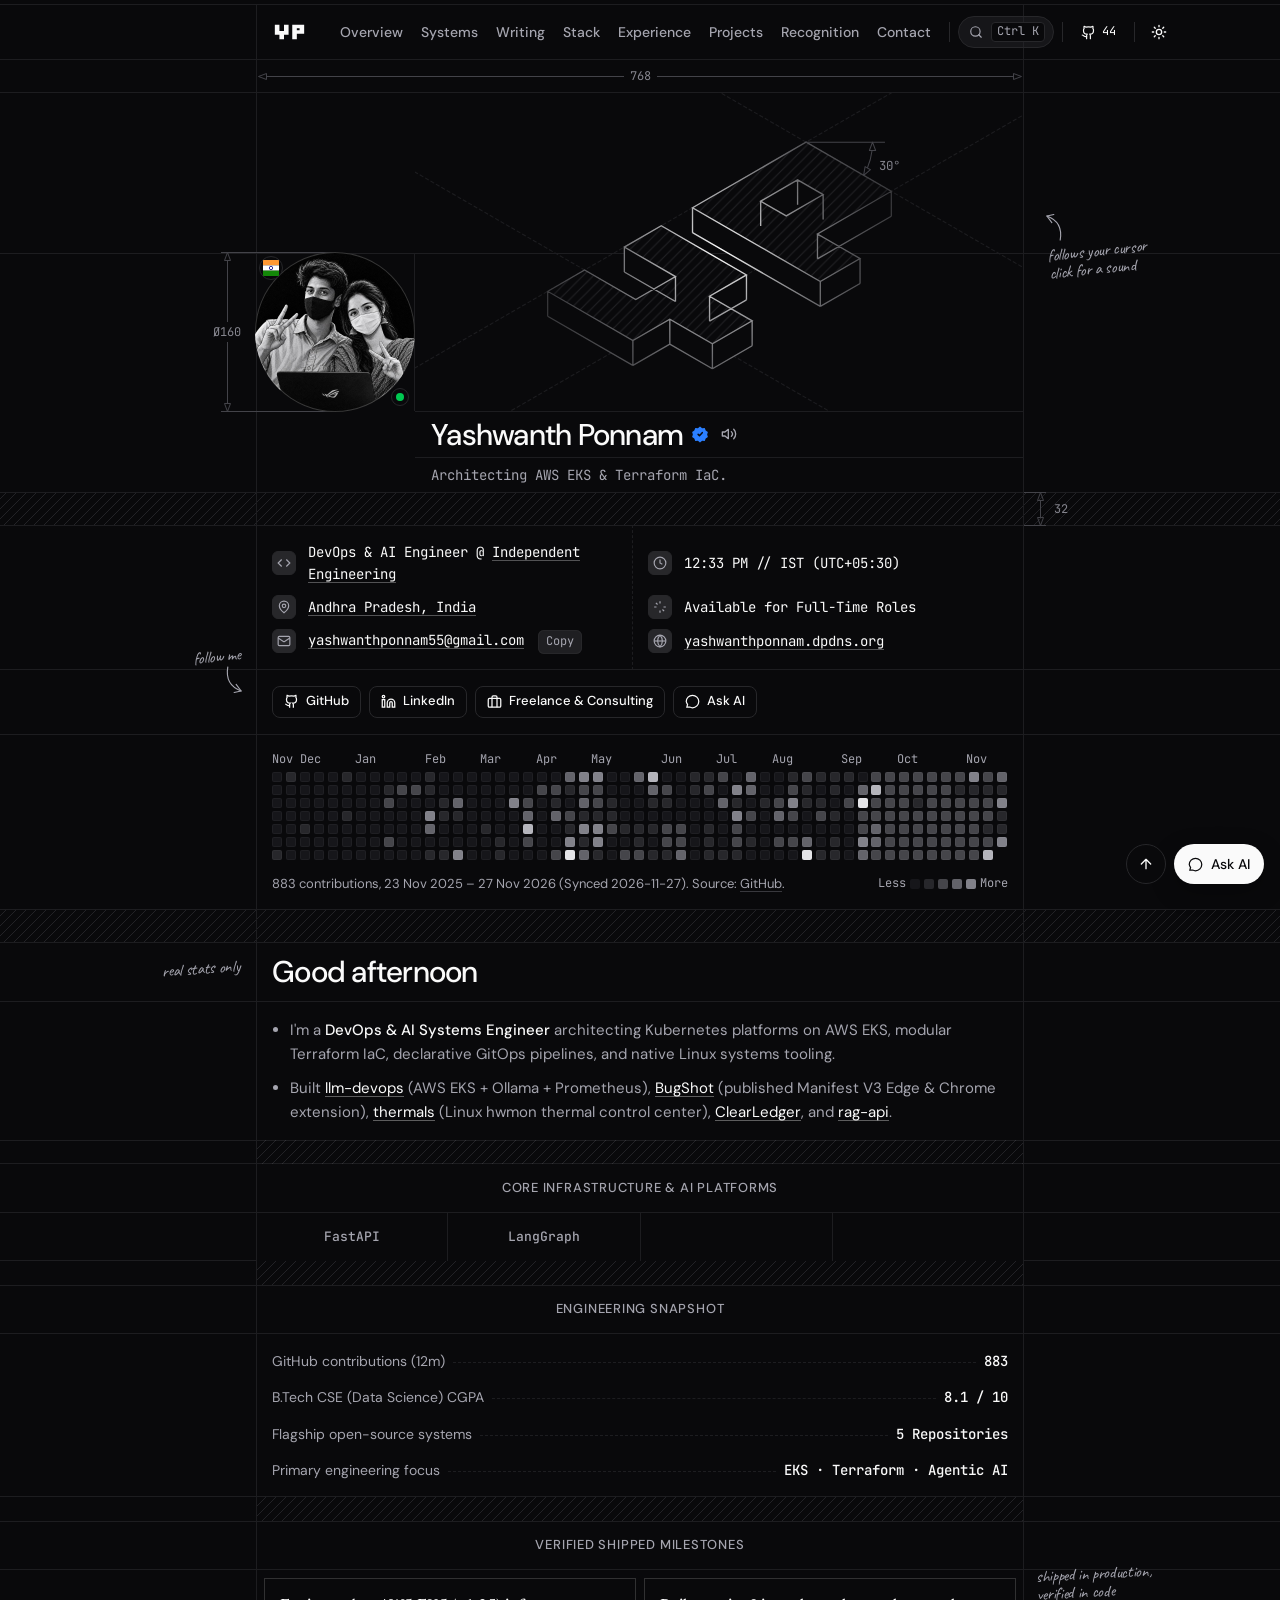
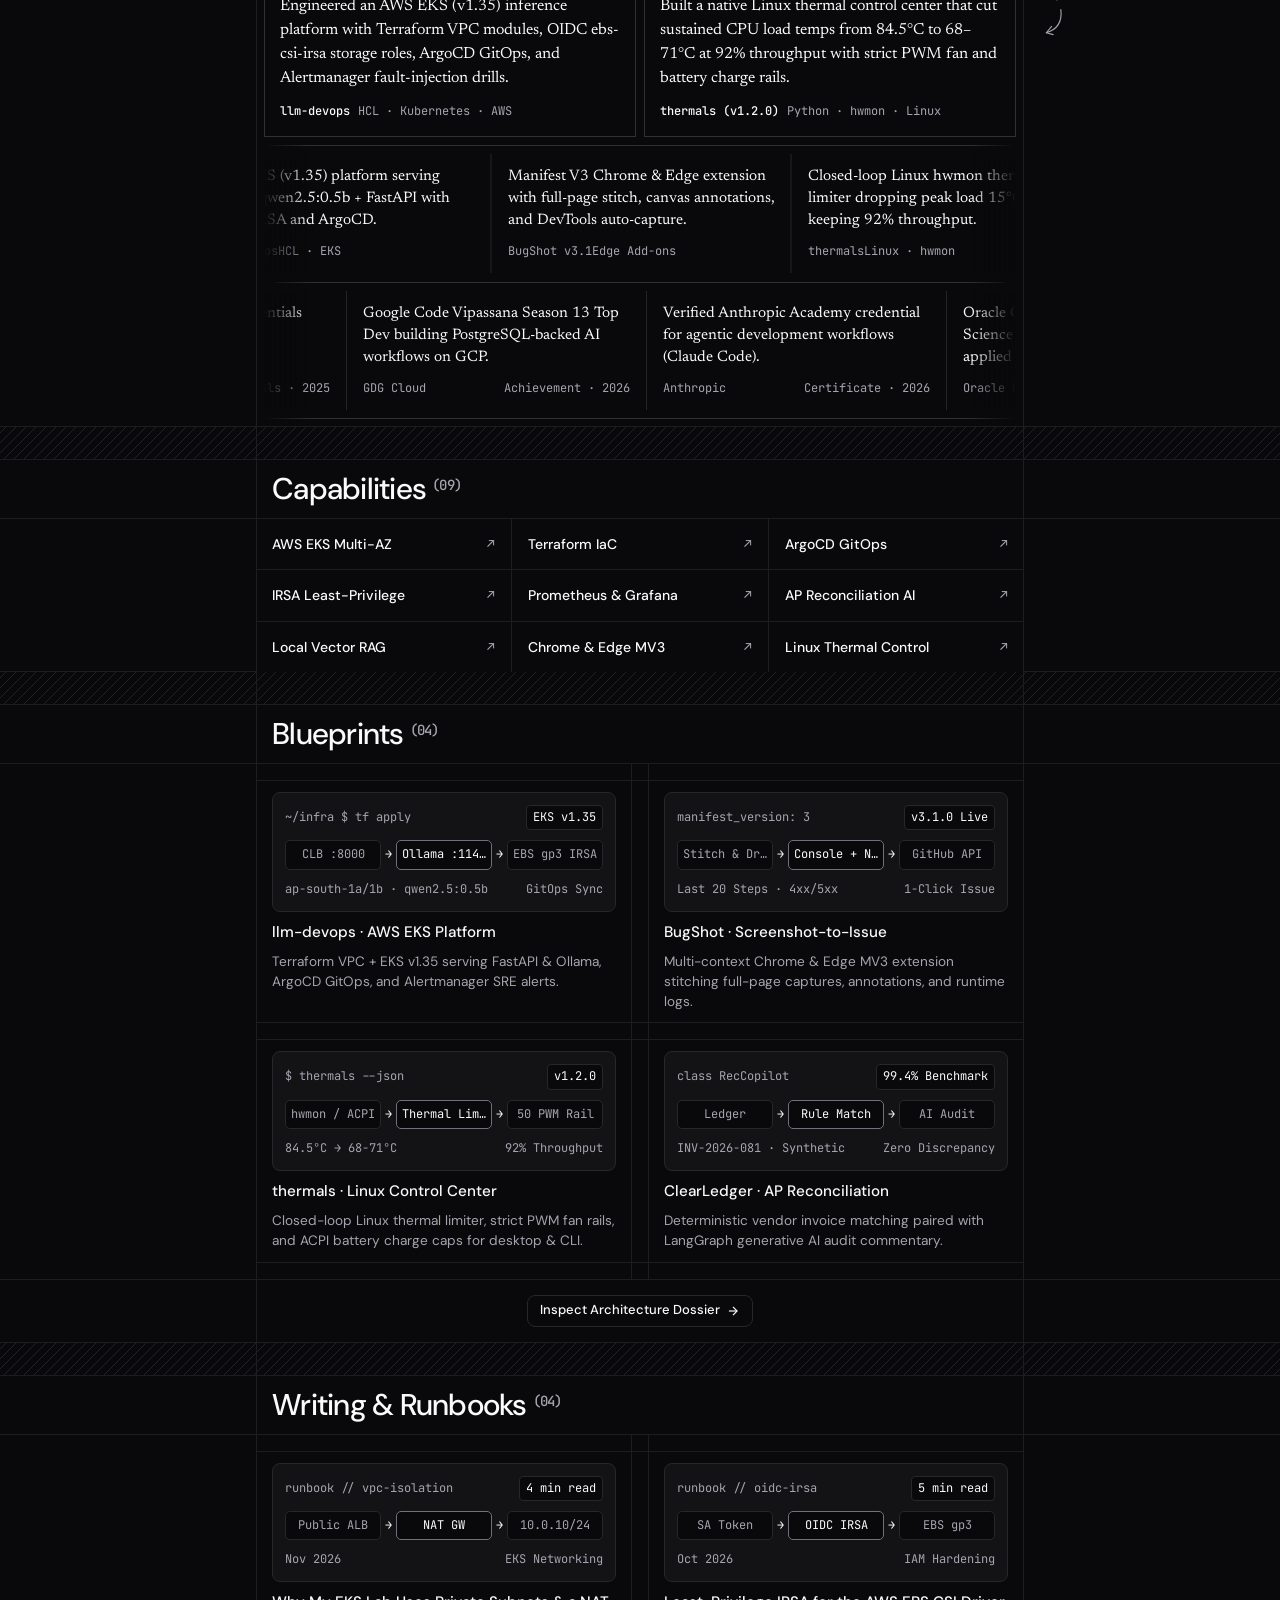
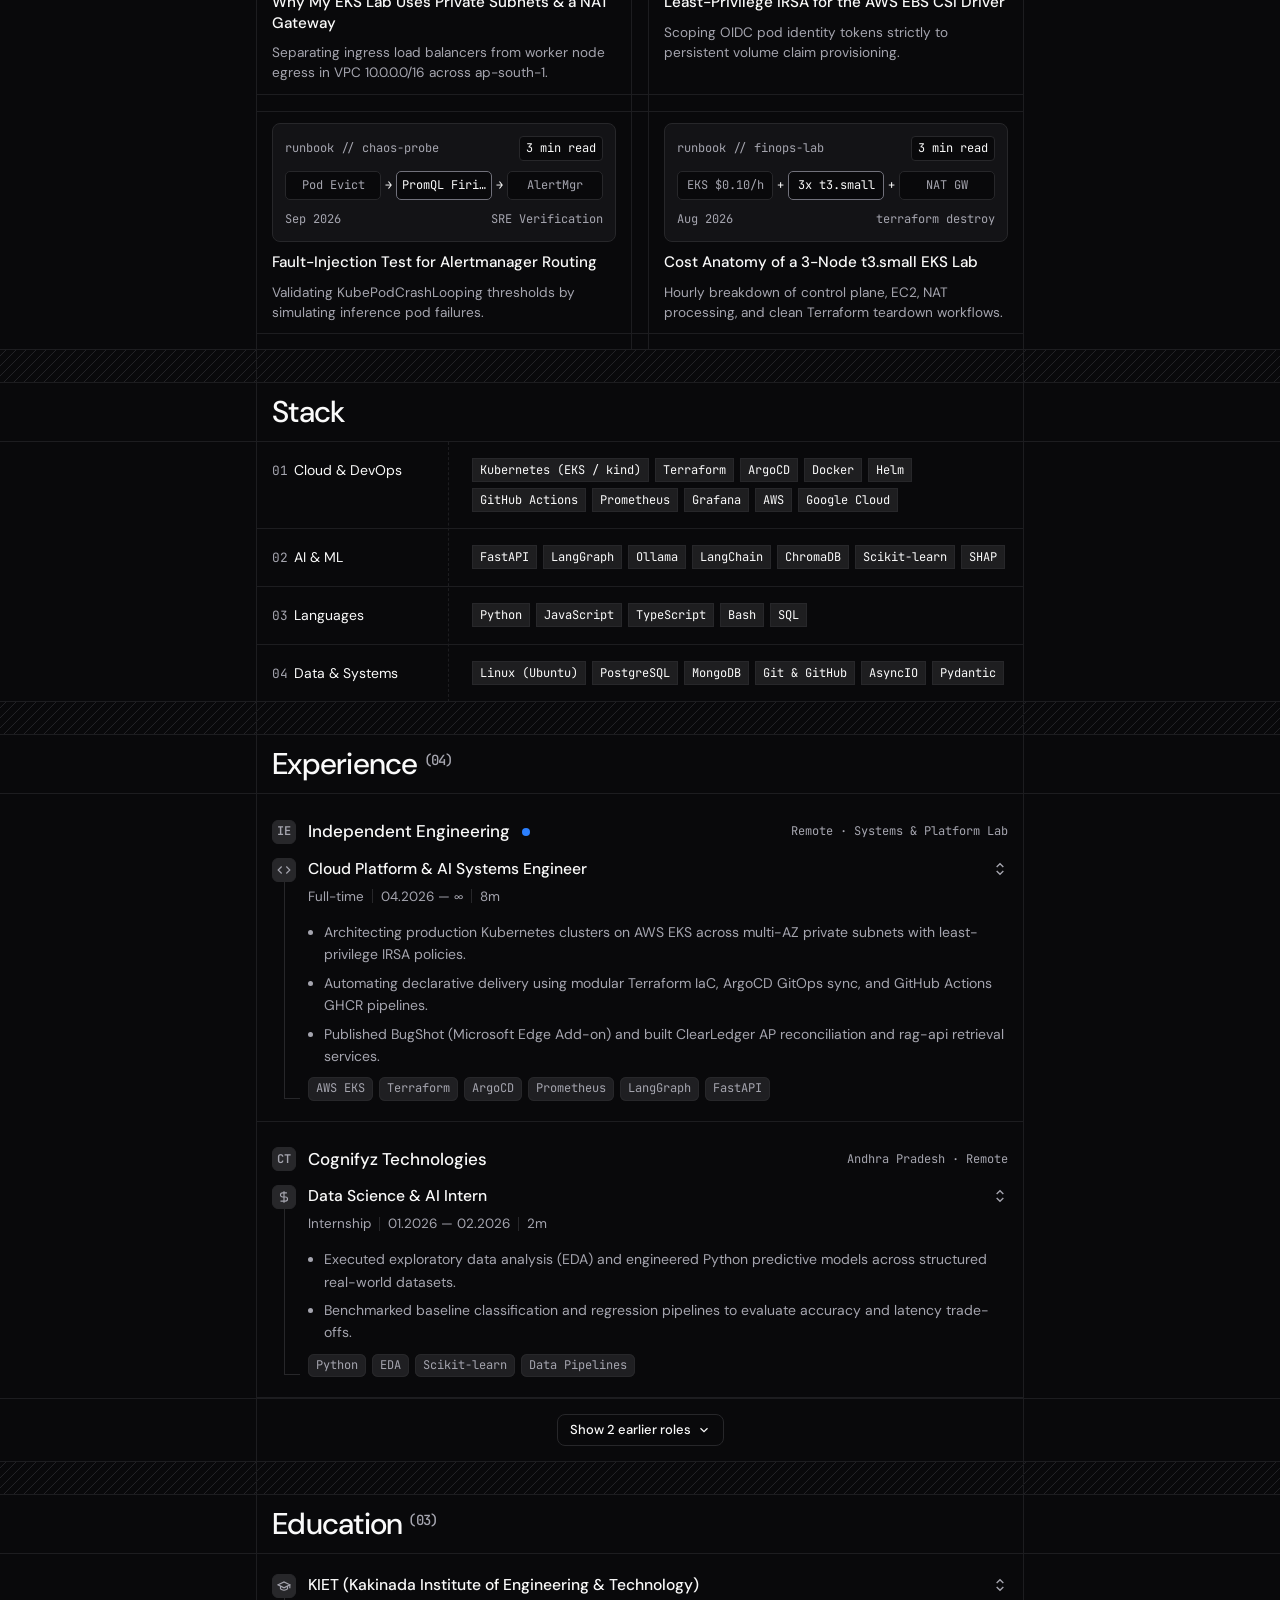
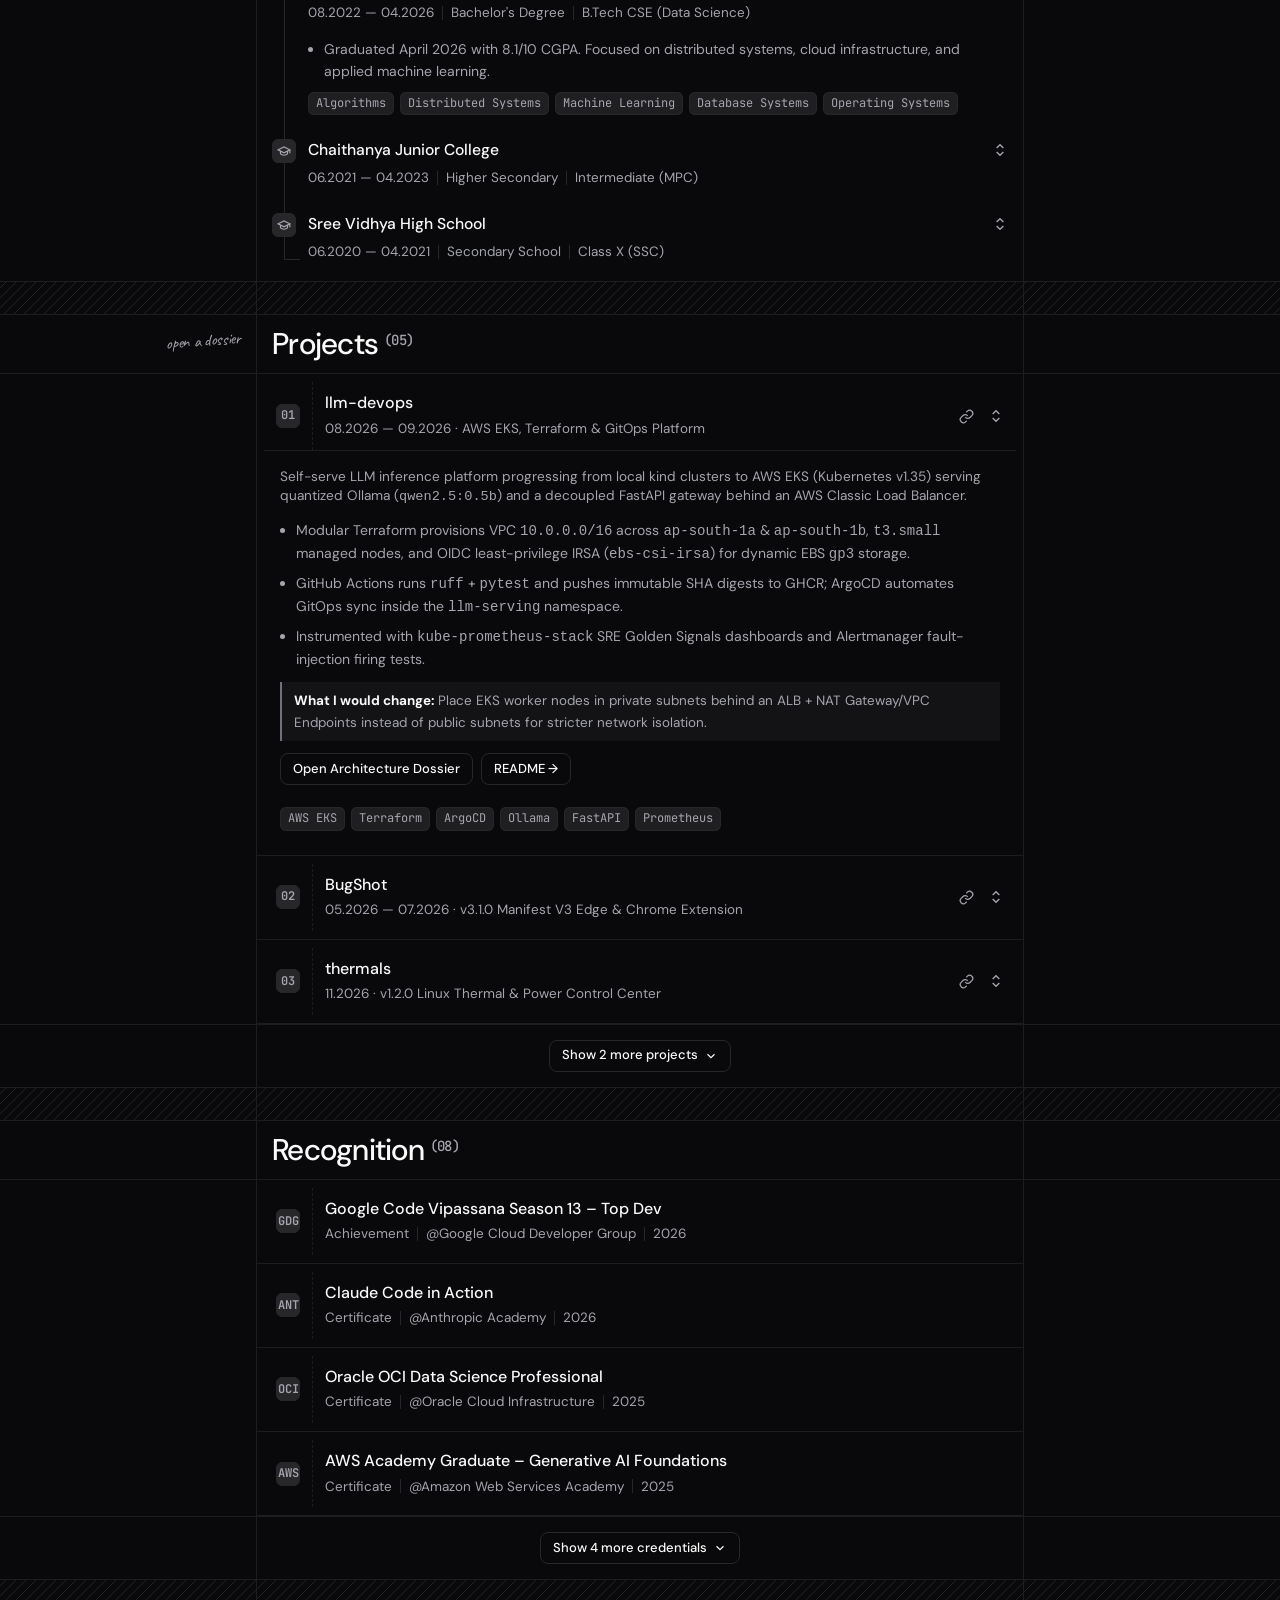
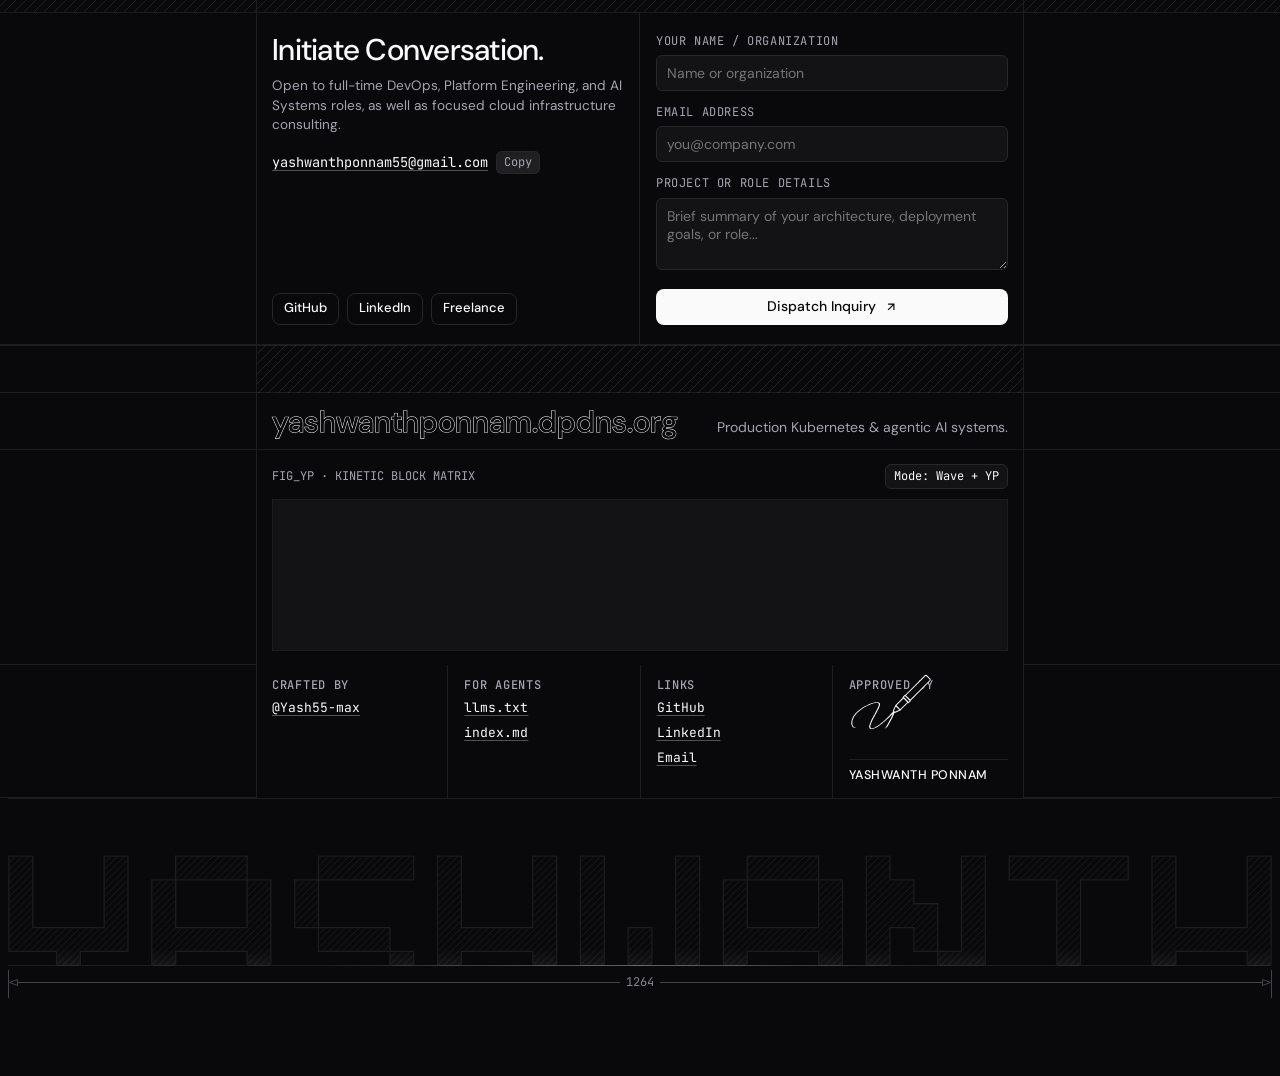
==== commit babfd662: "feat: play confirmation audio during page load intro" ====
--- a/index.html
+++ b/index.html
@@ -4475,7 +4475,7 @@
     }
 
     function playSfx(kind = 'click', loud = false) {
-      if (!sfxEnabled || !SFX_FILES[kind]) return;
+      if (!sfxEnabled || !SFX_FILES[kind]) return Promise.resolve(false);
       try {
         const vol = SFX_GAINS[kind]?.[loud ? 'loud' : 'normal'] ?? 0.3;
         stopActiveSfx(kind);
@@ -4484,7 +4484,7 @@
         if (Ctor) {
           if (!sharedAudioCtx) sharedAudioCtx = new Ctor();
           if (sharedAudioCtx.state === 'suspended') sharedAudioCtx.resume().catch(() => {});
-          if (sfxBuffers[kind]) {
+          if (sfxBuffers[kind] && sharedAudioCtx.state === 'running') {
             const src = sharedAudioCtx.createBufferSource();
             src.buffer = sfxBuffers[kind];
             const g = sharedAudioCtx.createGain();
@@ -4494,17 +4494,22 @@
             src.onended = () => { if (activeSfx[kind] === src) delete activeSfx[kind]; };
             activeSfx[kind] = src;
             src.start(0);
-            return;
+            return Promise.resolve(true);
           }
           preloadSfx();
         }
 
-        // Direct WAV element playback on very first interaction before Web Audio decode finishes
+        // Direct WAV element playback (resolves true only if browser autoplay/gesture allows playback)
         const el = new Audio(SFX_FILES[kind]);
         el.volume = vol;
         activeSfx[kind] = el;
-        el.play().catch(() => {});
-      } catch (_) {}
+        return el.play().then(() => true).catch(() => {
+          if (activeSfx[kind] === el) delete activeSfx[kind];
+          return false;
+        });
+      } catch (_) {
+        return Promise.resolve(false);
+      }
     }
 
     /* -------------------------------------------------------------
@@ -5829,12 +5834,45 @@
       const reduced = window.matchMedia('(prefers-reduced-motion: reduce)').matches;
       let dismissed = false;
       let rafId = null;
+      let confirmPlayedOnLoad = false;
+
+      function cleanupUnlockListeners() {
+        window.removeEventListener('pointerdown', onFirstUnlockGesture, true);
+        window.removeEventListener('keydown', onFirstUnlockGesture, true);
+        window.removeEventListener('touchstart', onFirstUnlockGesture, true);
+      }
+
+      function onFirstUnlockGesture(e) {
+        cleanupUnlockListeners();
+        if (confirmPlayedOnLoad) return;
+        const target = e.target;
+        if (target && (target.closest?.('#introSkipBtn, #introIsoSvg'))) return;
+        confirmPlayedOnLoad = true;
+        playSfx('confirm', false);
+      }
+
+      // Play confirmation WAV immediately while loading; if browser autoplay policy blocks initial load,
+      // play cleanly on the visitor's first unlock gesture without double-triggering.
+      playSfx('confirm', false).then((played) => {
+        if (played) {
+          confirmPlayedOnLoad = true;
+          cleanupUnlockListeners();
+        } else if (!confirmPlayedOnLoad) {
+          window.addEventListener('pointerdown', onFirstUnlockGesture, { once: true, capture: true });
+          window.addEventListener('keydown', onFirstUnlockGesture, { once: true, capture: true });
+          window.addEventListener('touchstart', onFirstUnlockGesture, { once: true, capture: true });
+        }
+      });
 
       function dismissIntro(userTriggered = false) {
         if (dismissed) return;
         dismissed = true;
         if (rafId) cancelAnimationFrame(rafId);
-        if (userTriggered) playSfx('zoom', false);
+        if (userTriggered) {
+          confirmPlayedOnLoad = true;
+          cleanupUnlockListeners();
+          playSfx('confirm', false);
+        }
         document.documentElement.classList.remove('intro-active');
         overlay.classList.add('is-exiting');
         overlay.setAttribute('aria-hidden', 'true');
